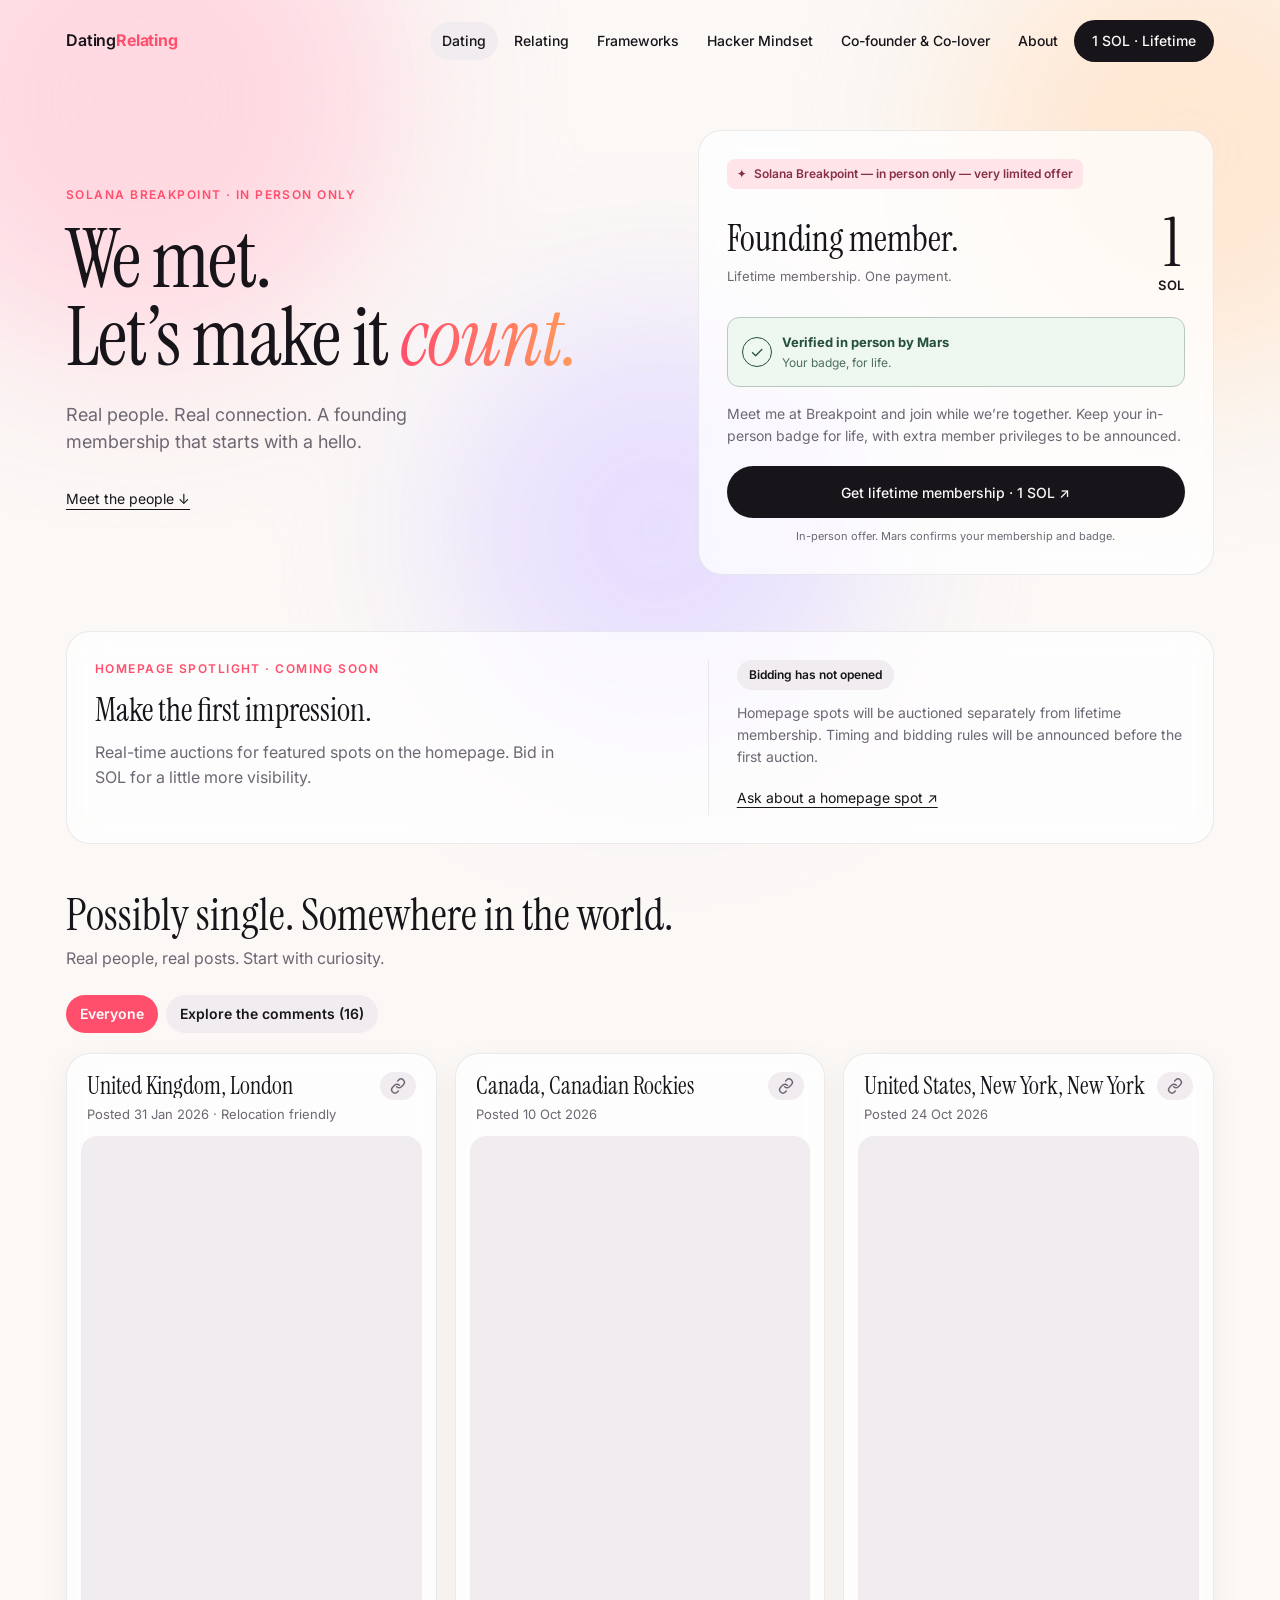
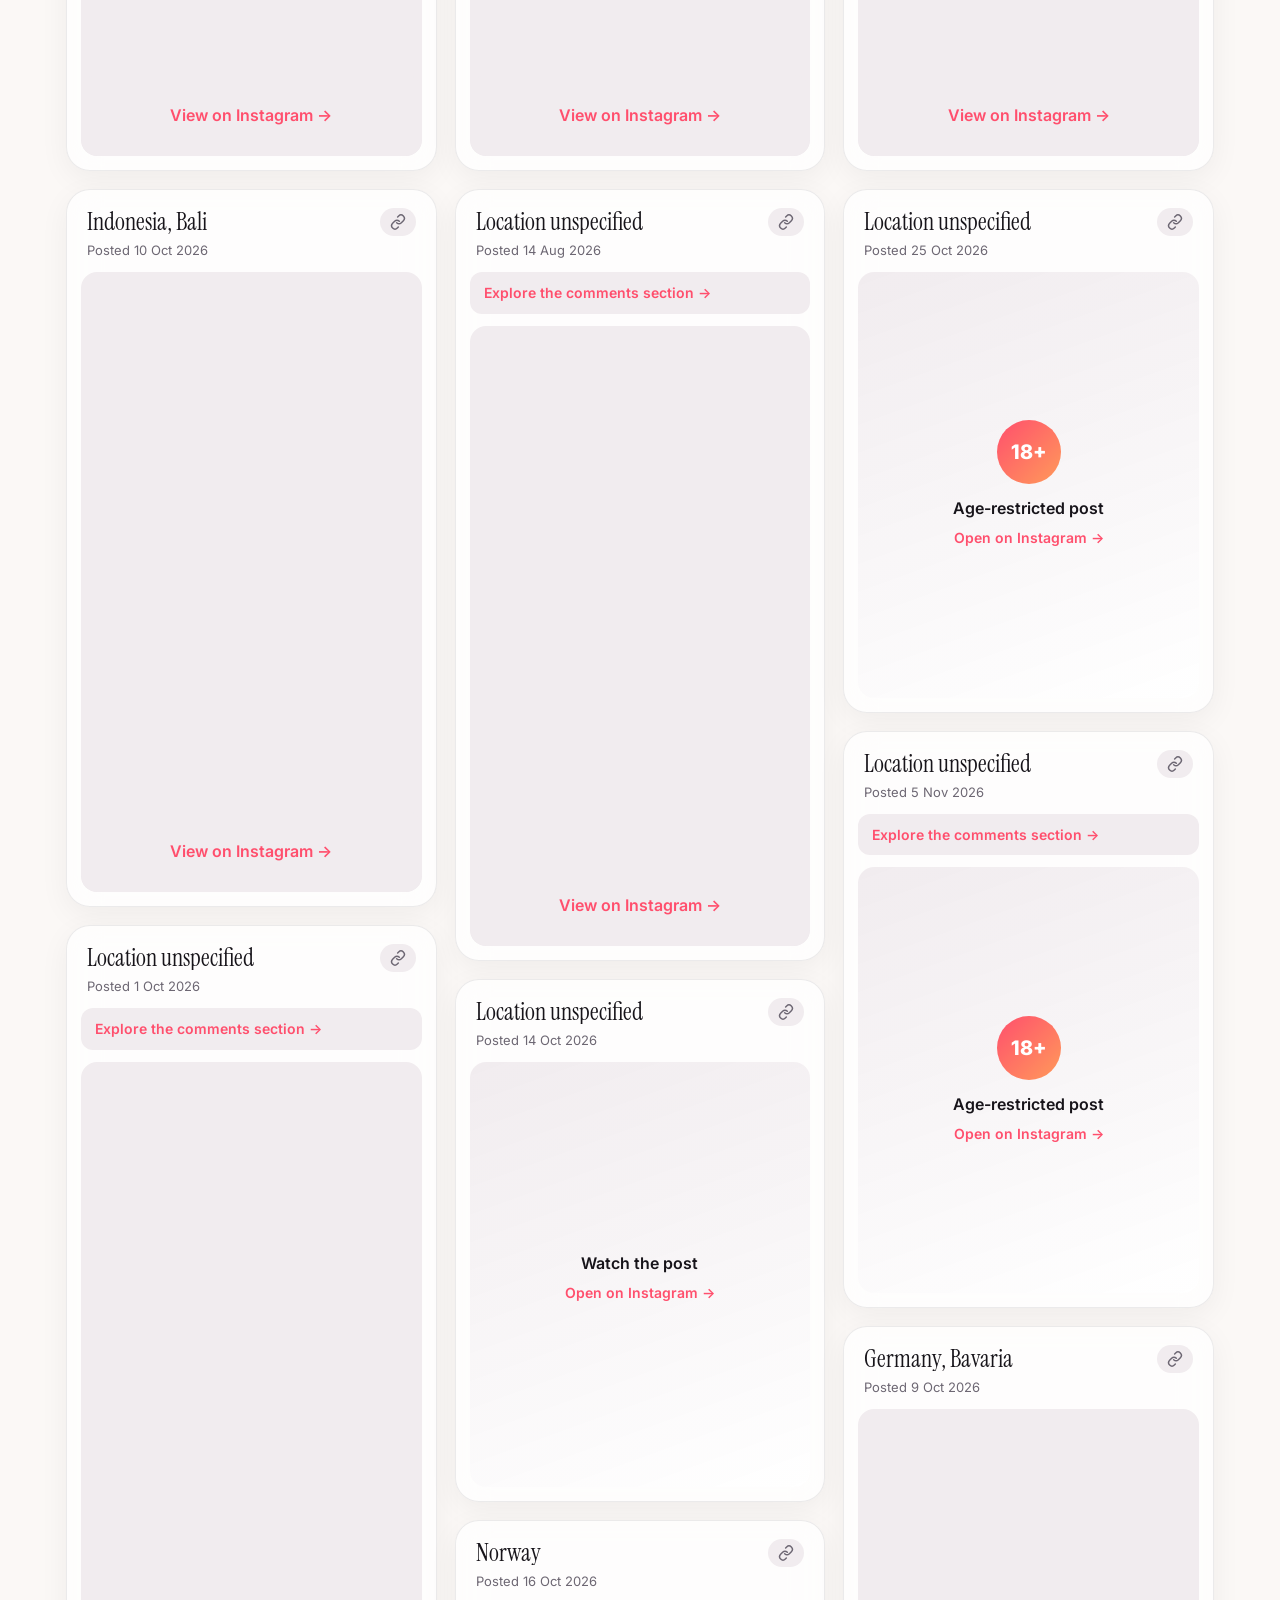
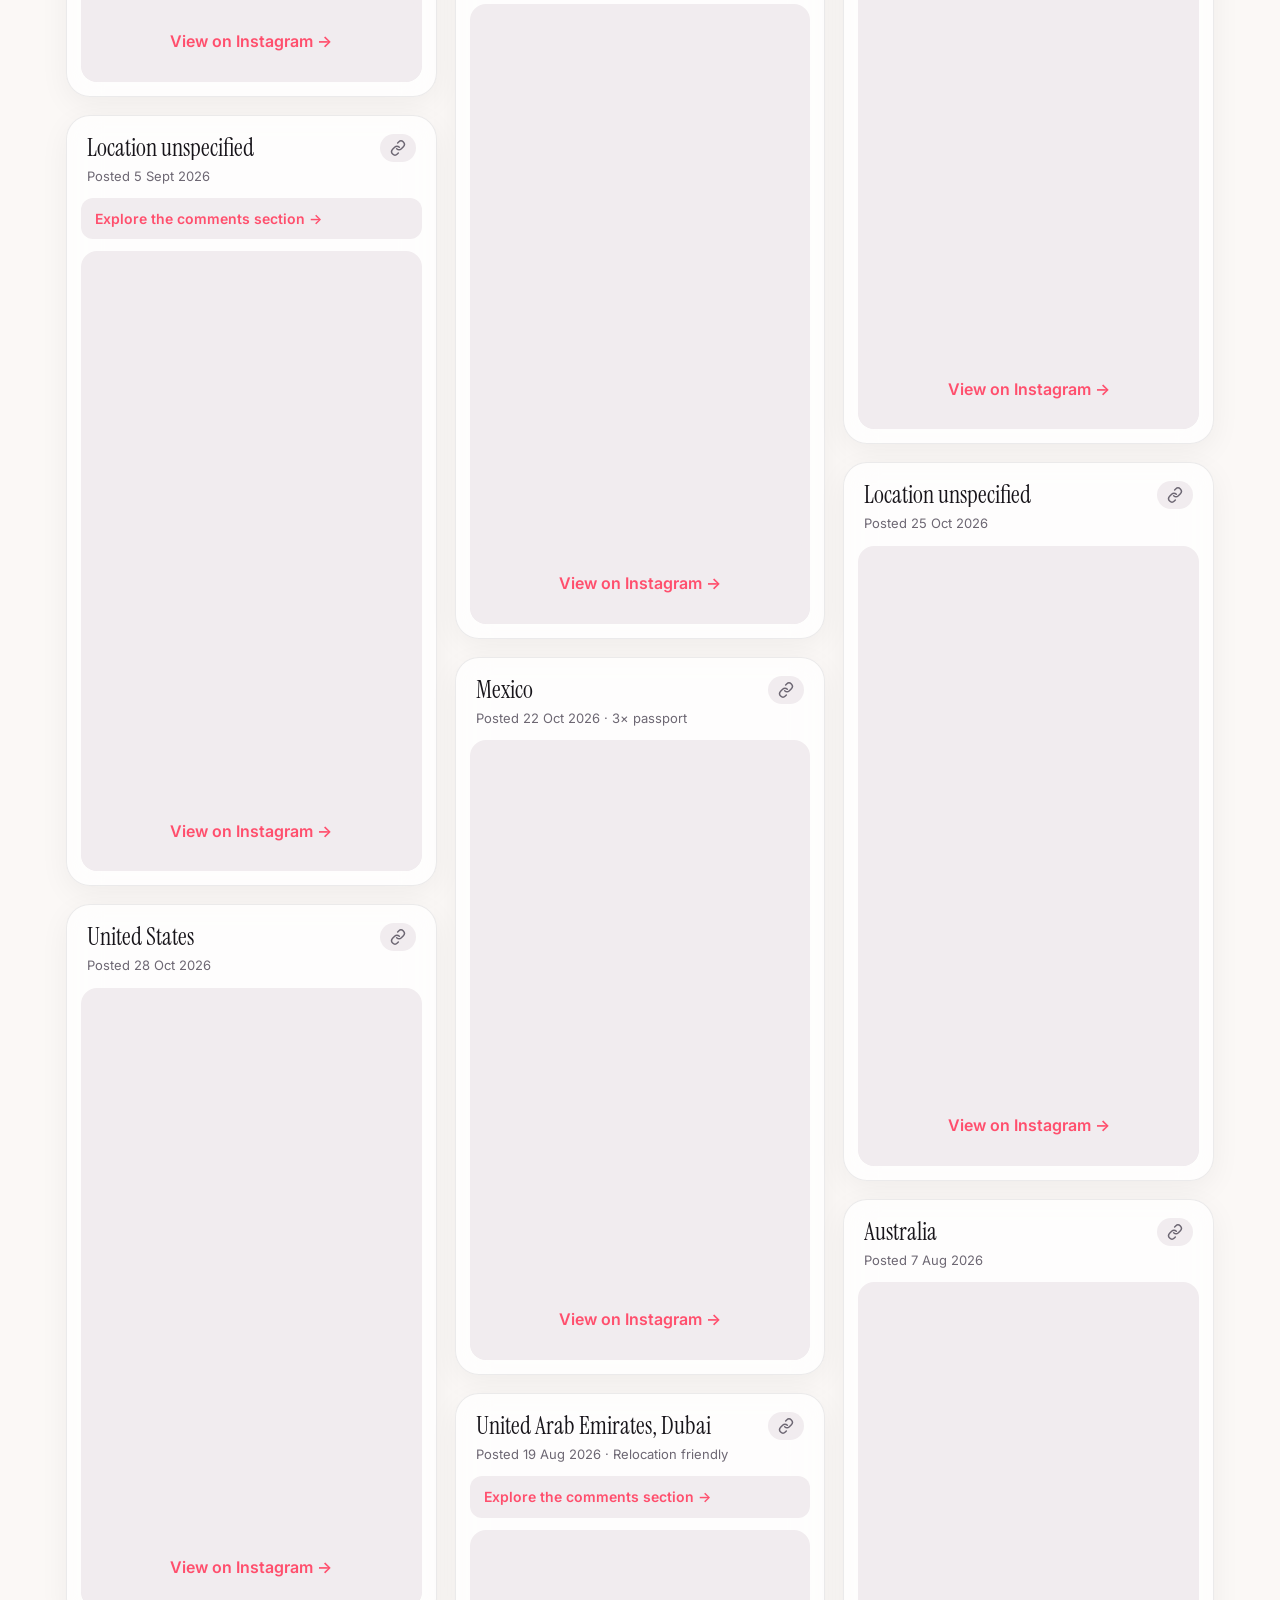
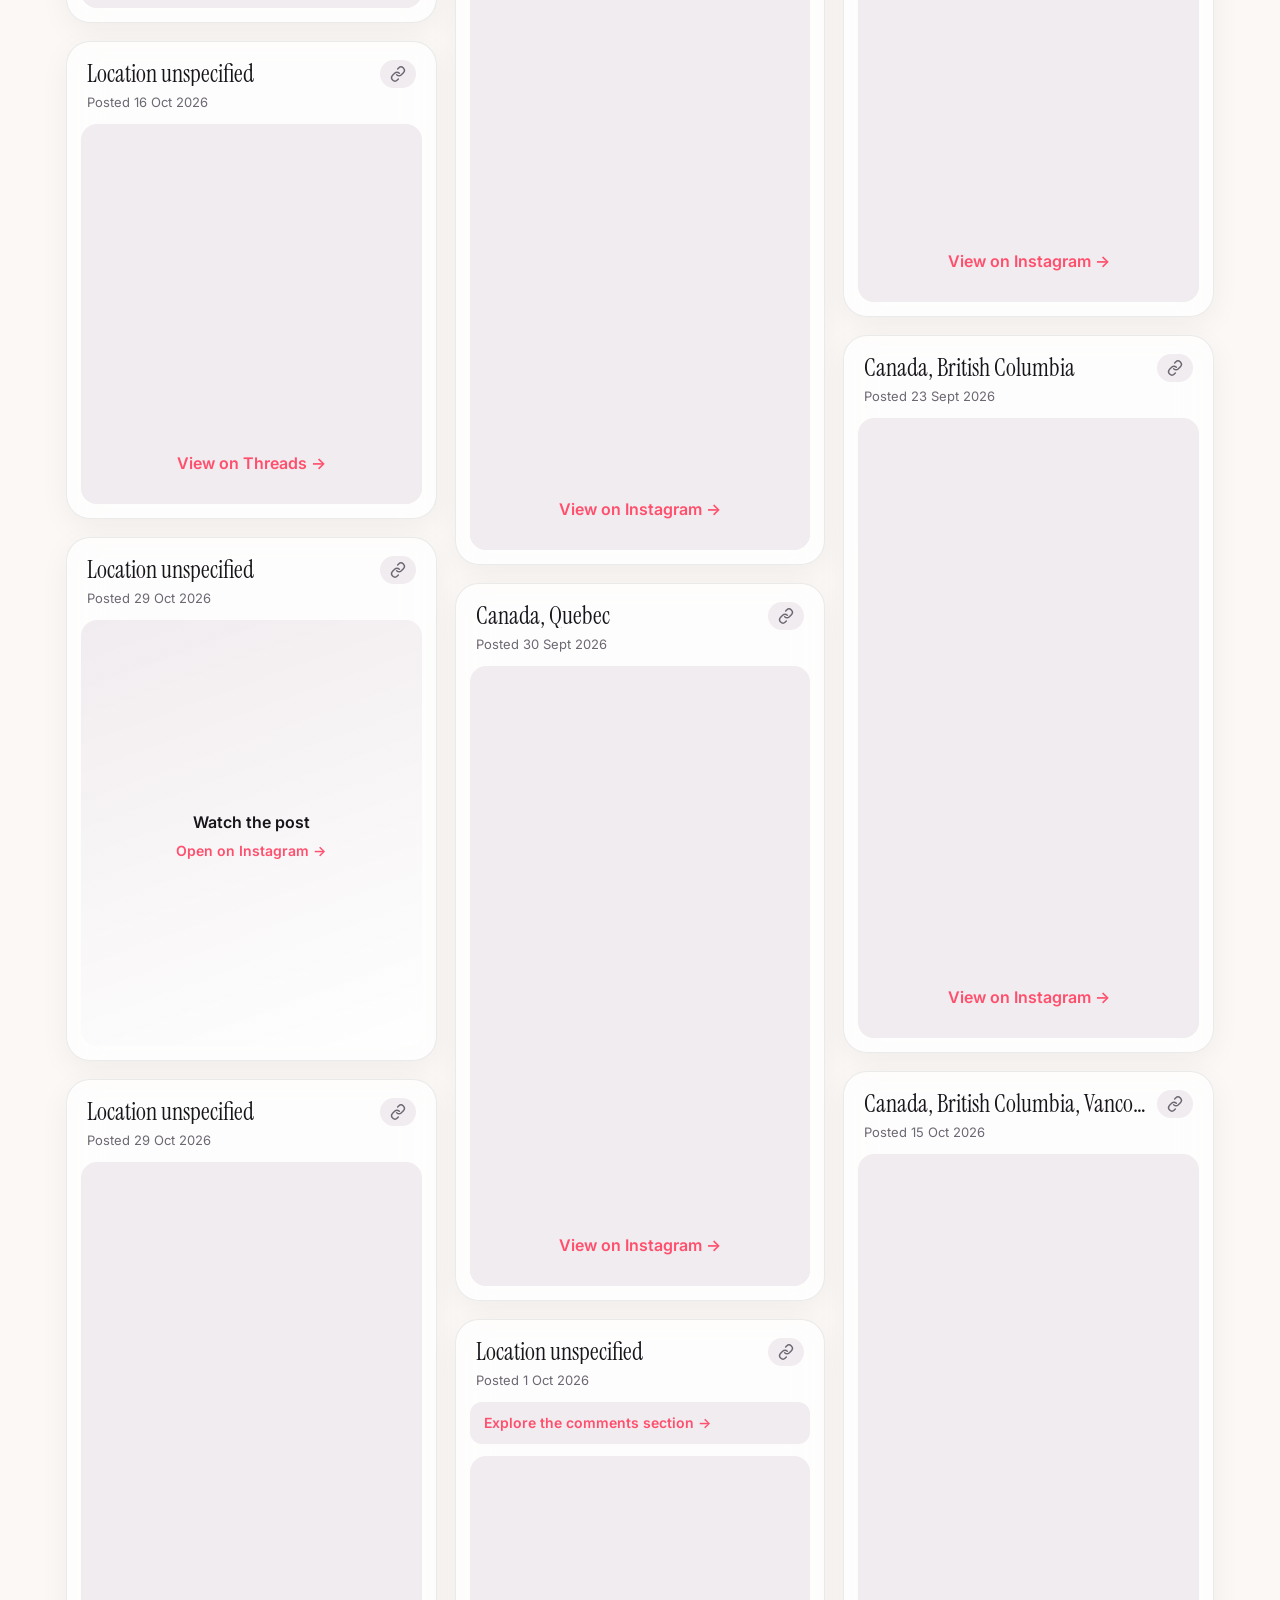
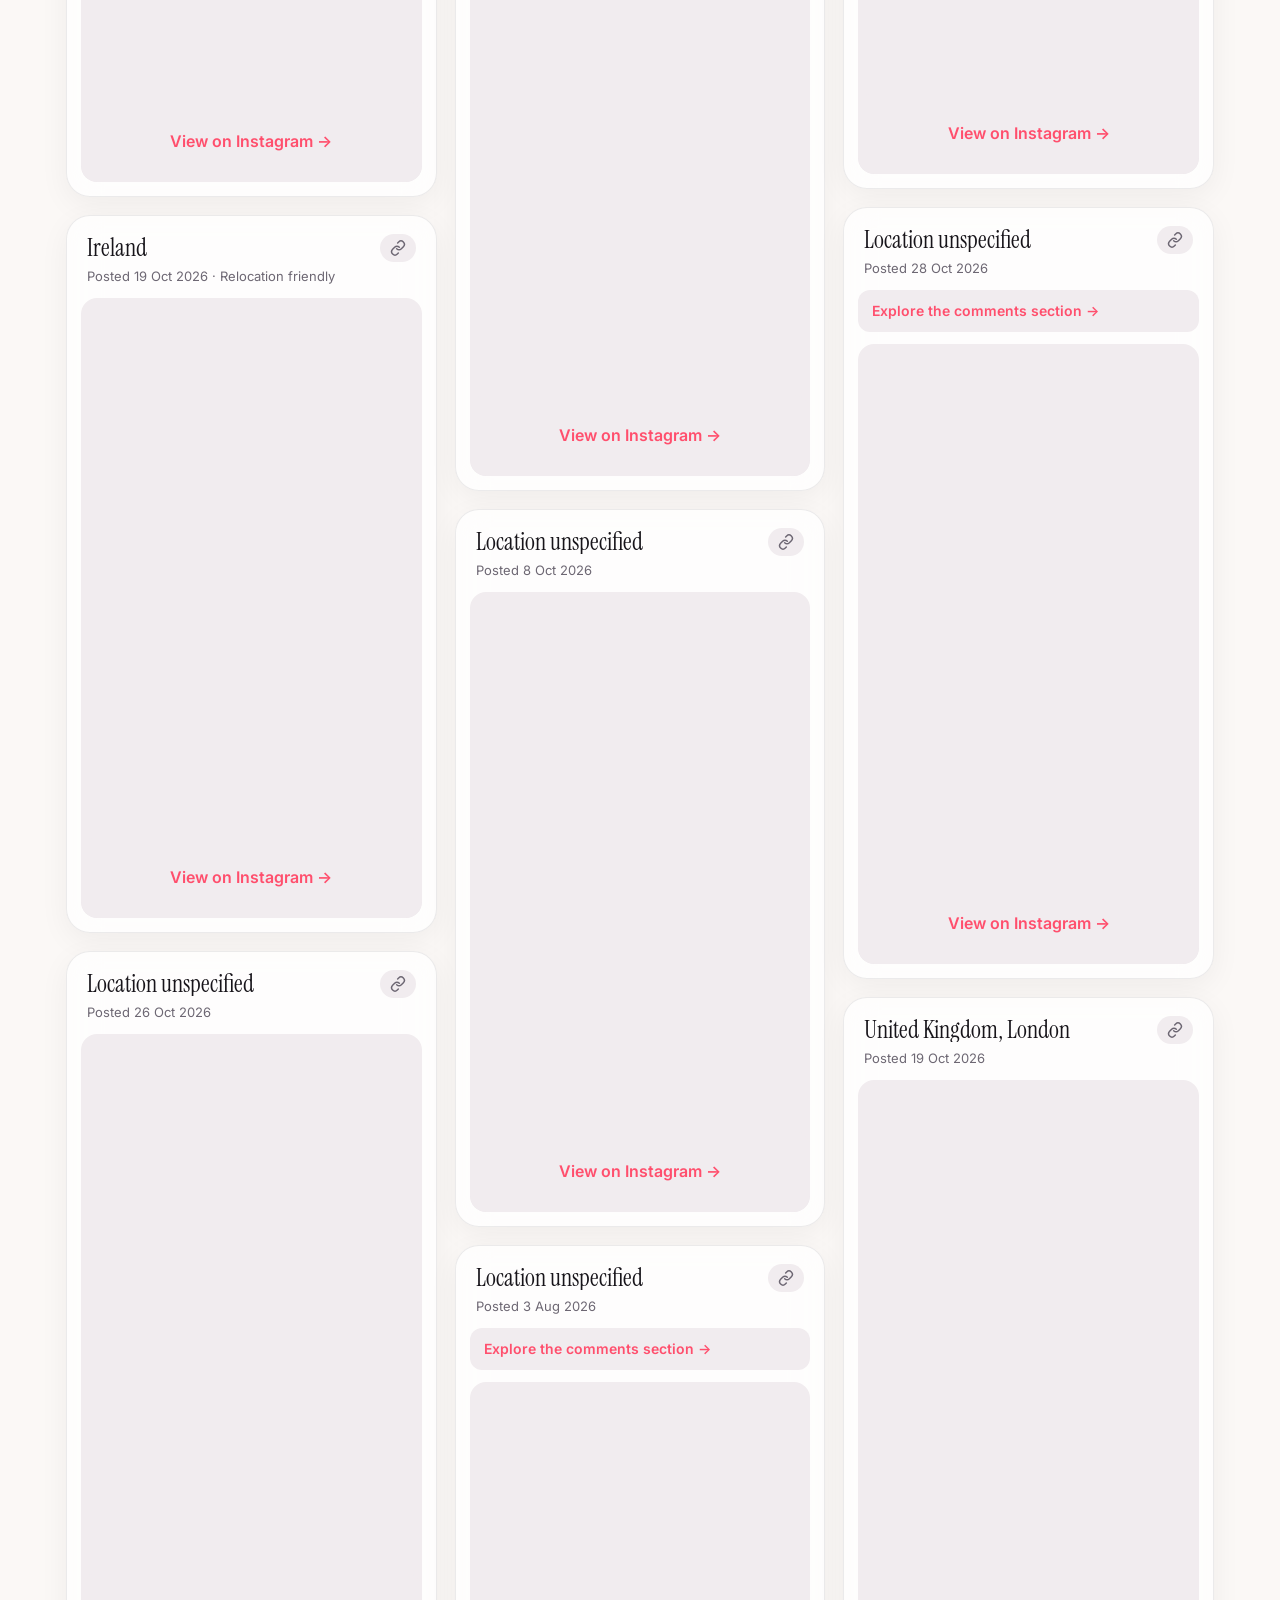
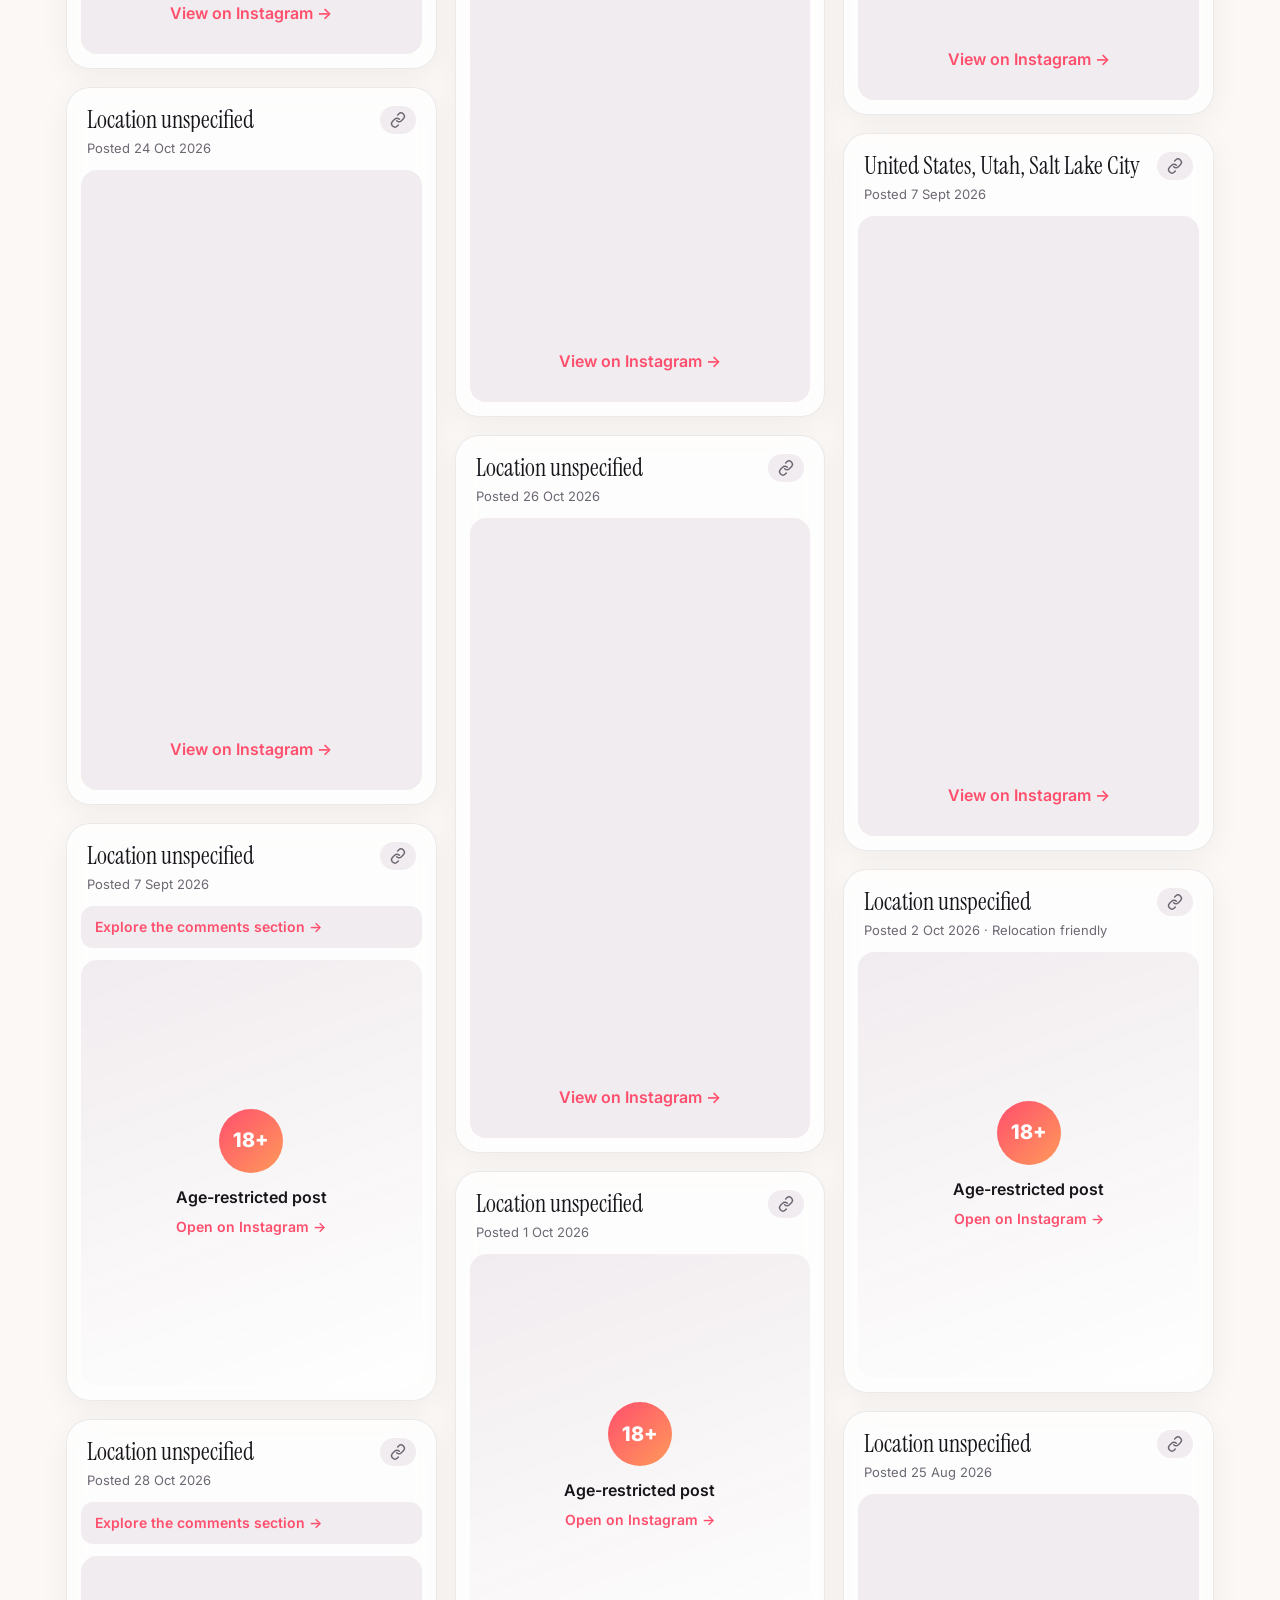
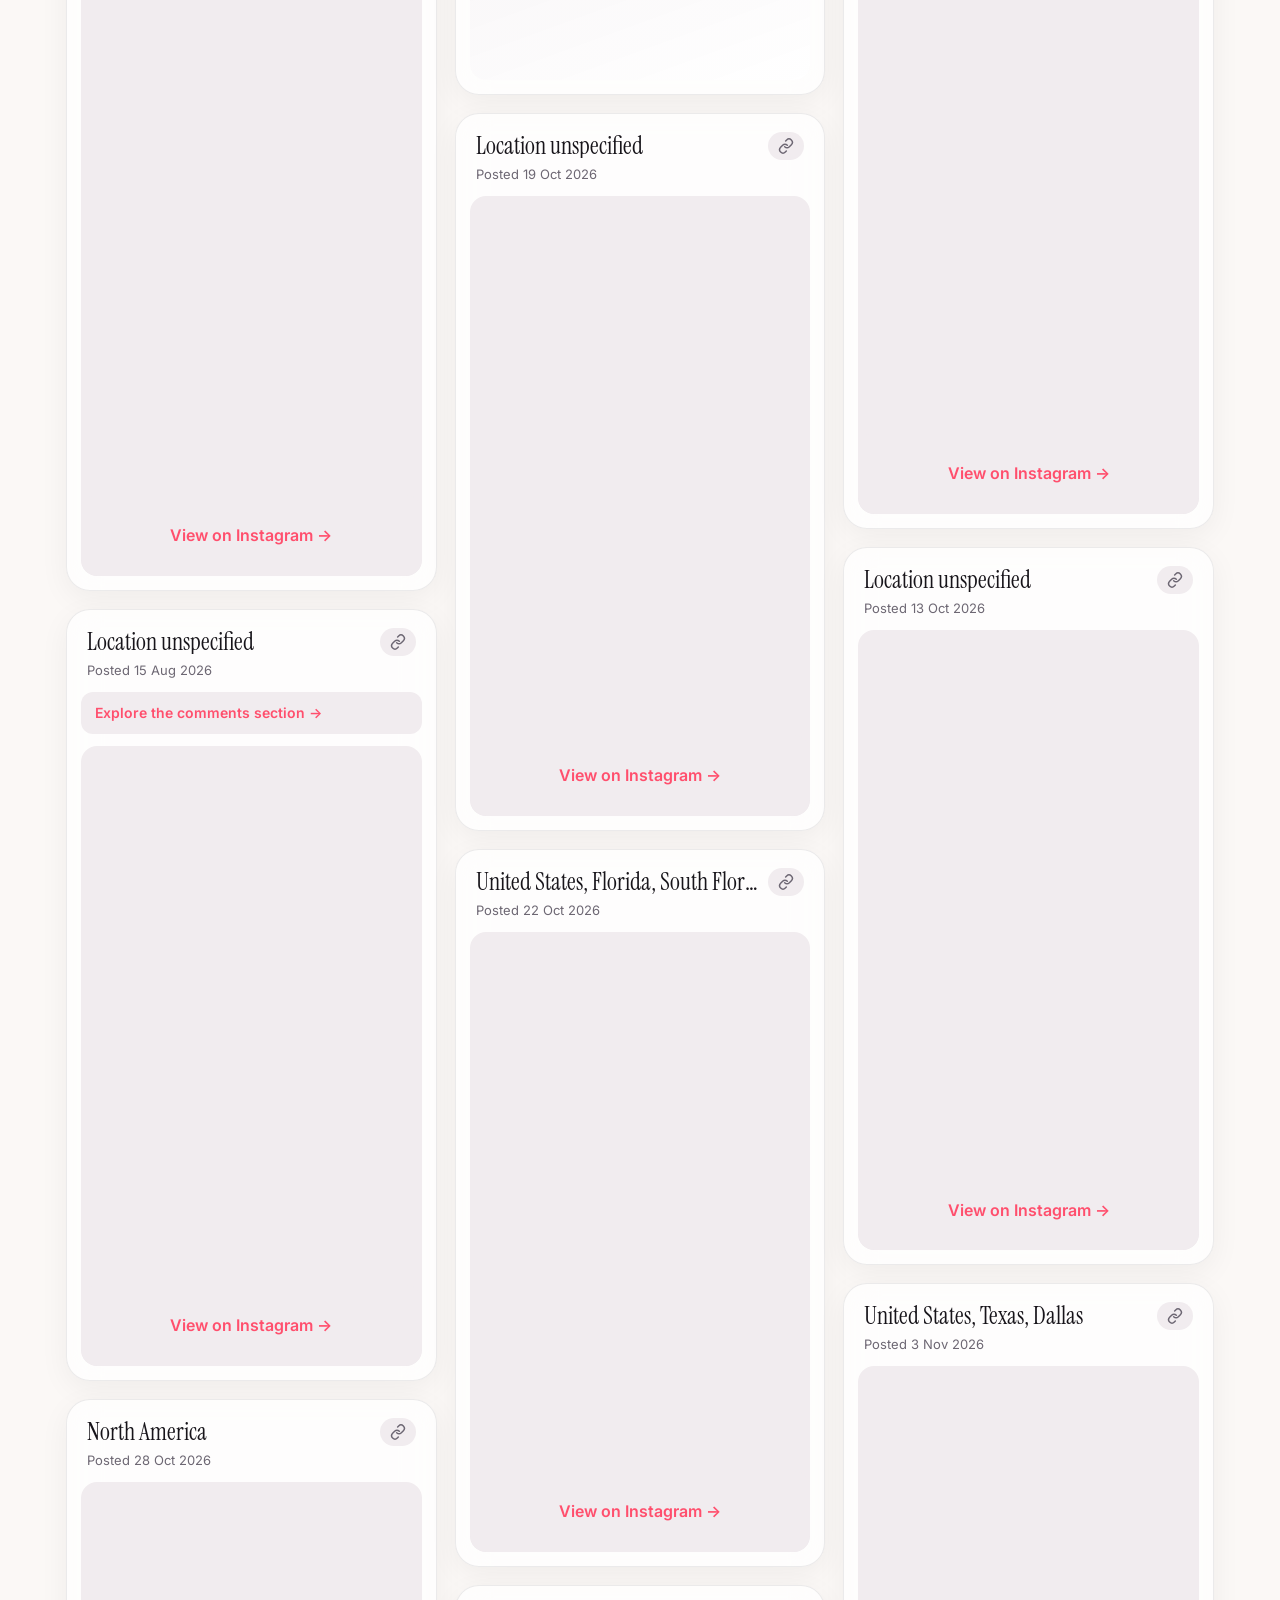
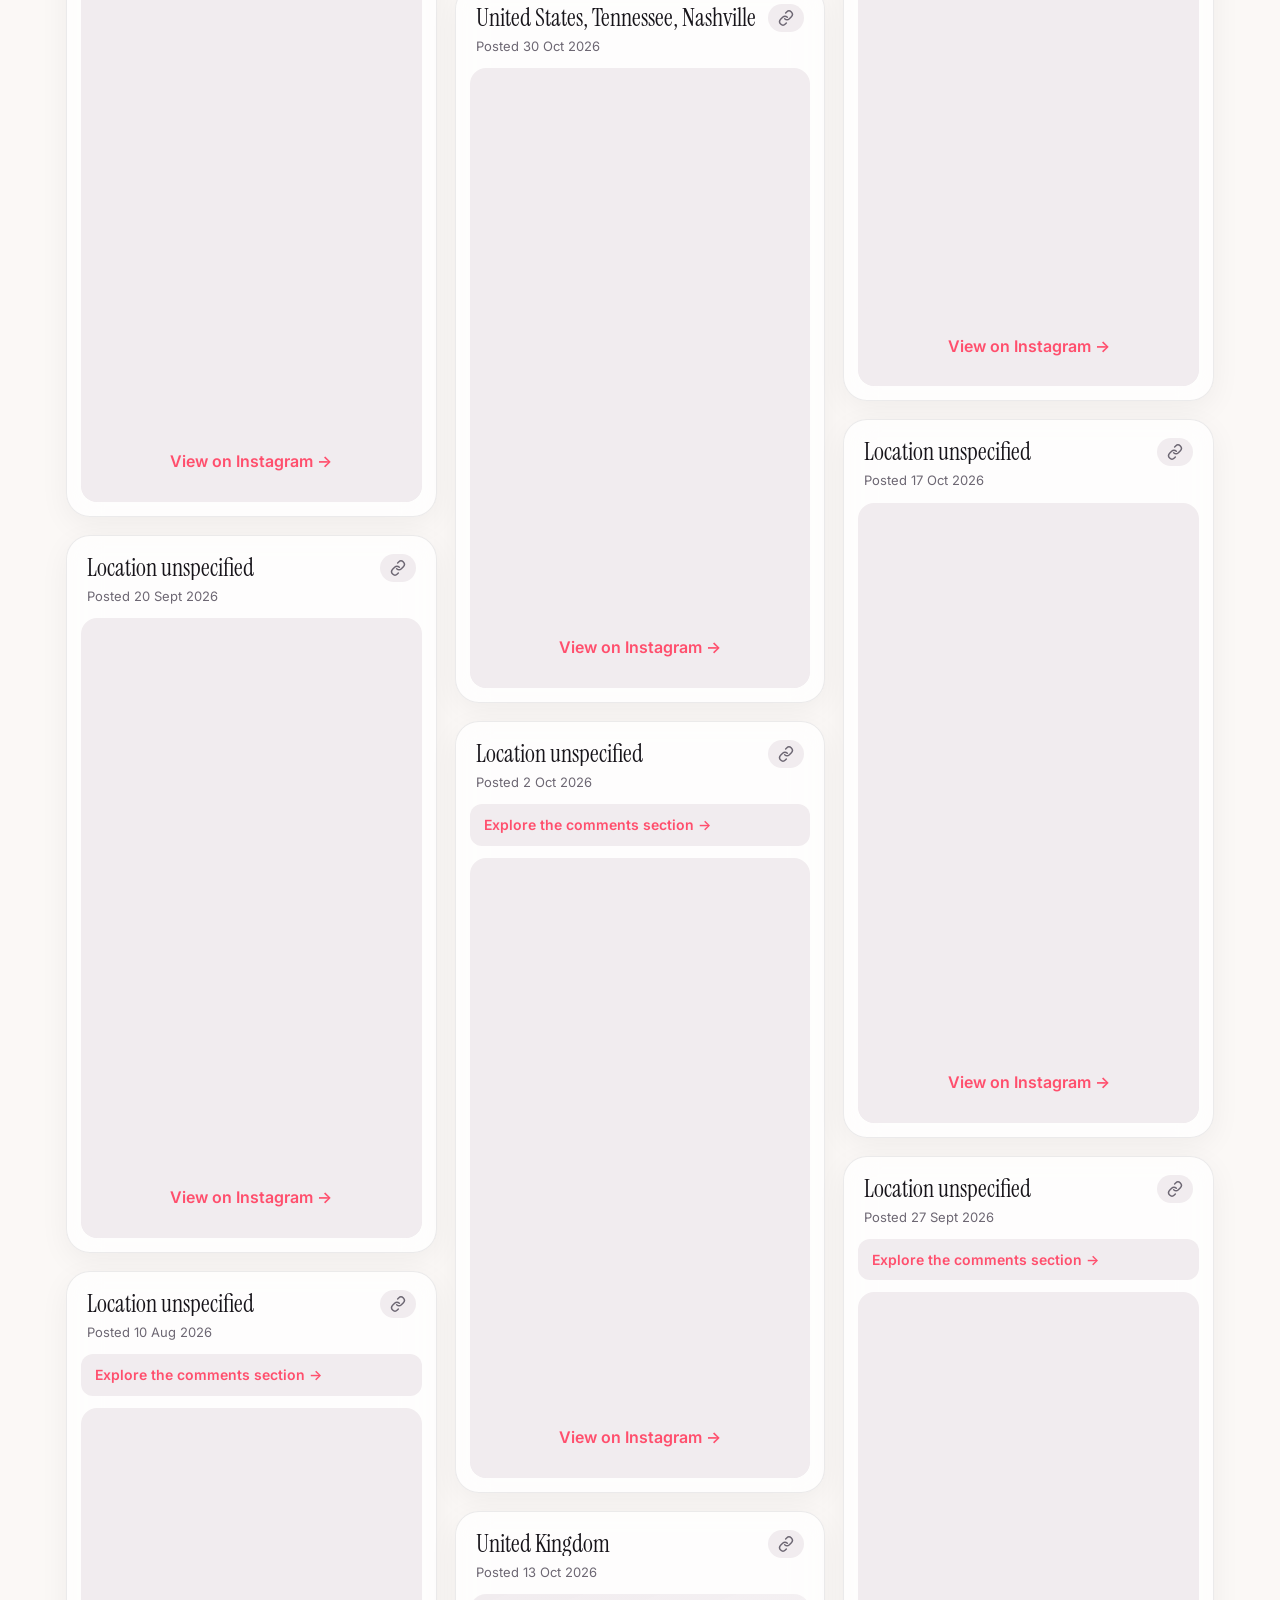
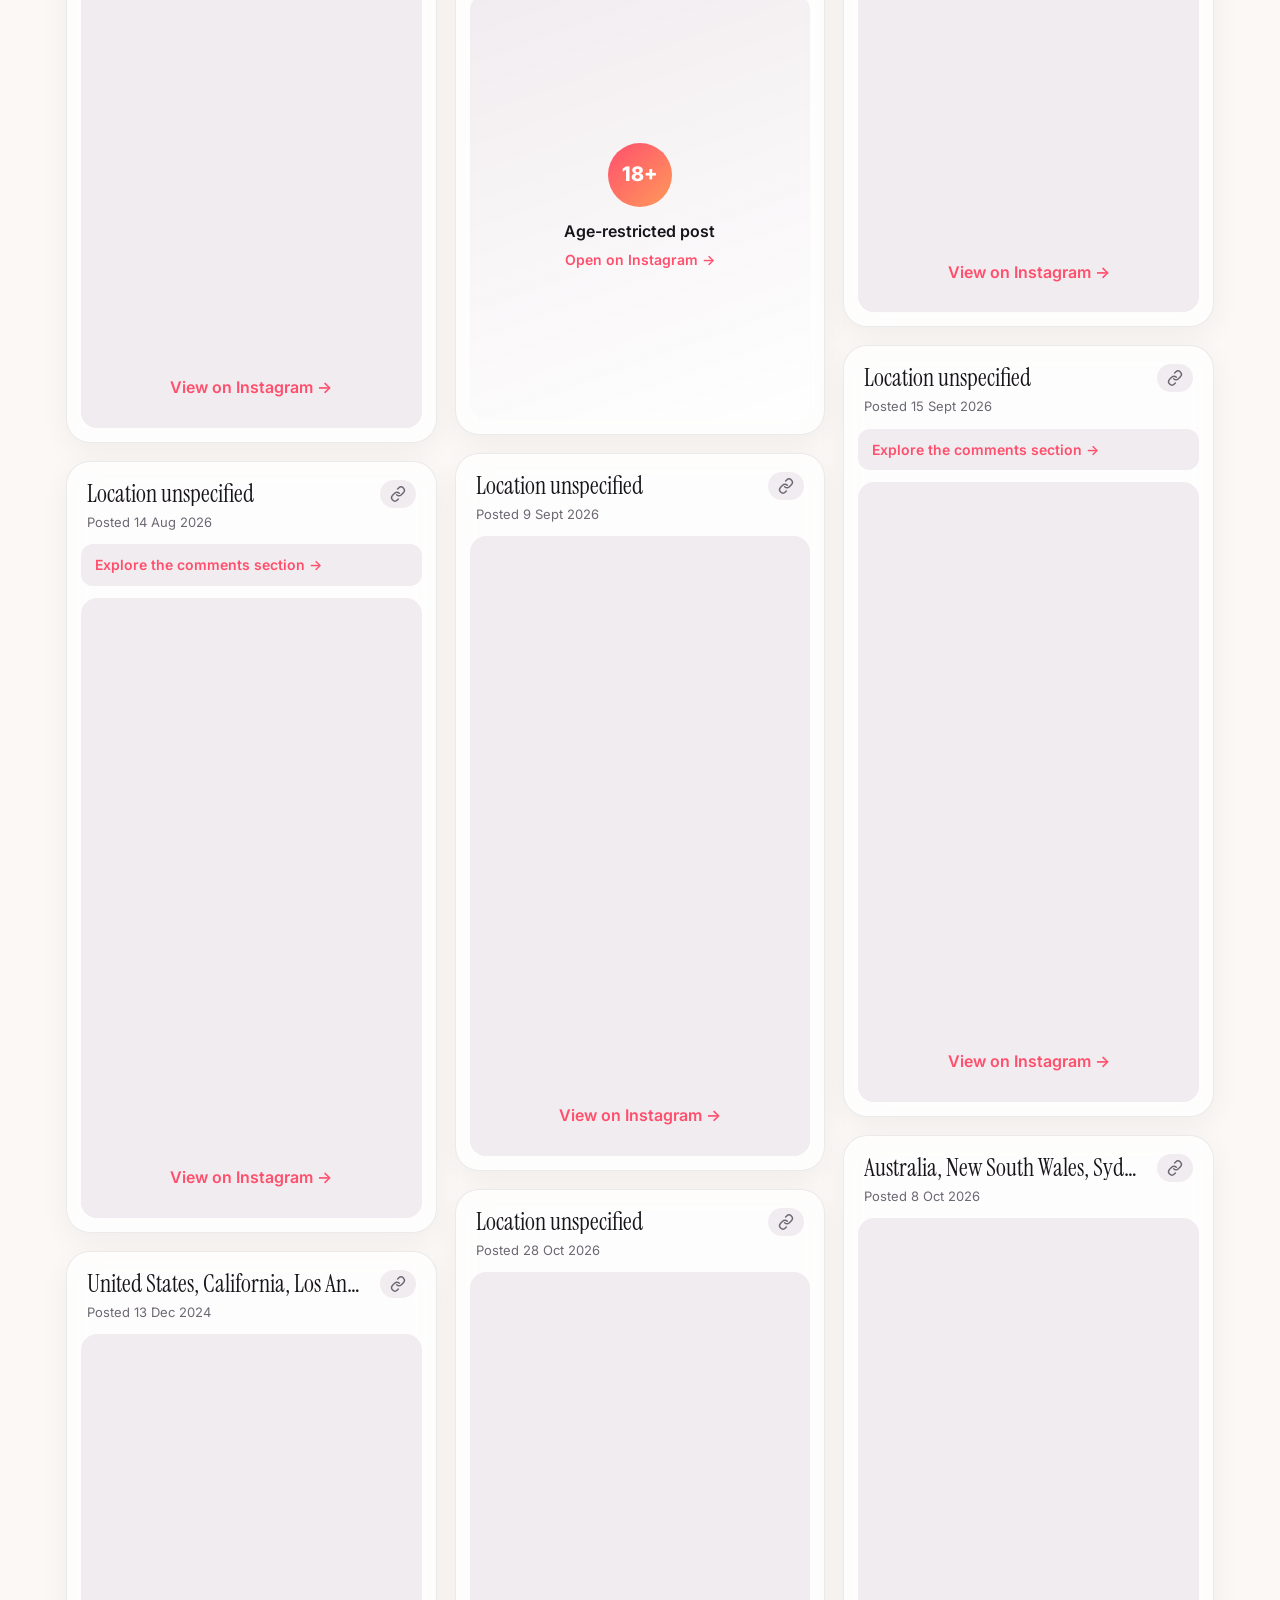
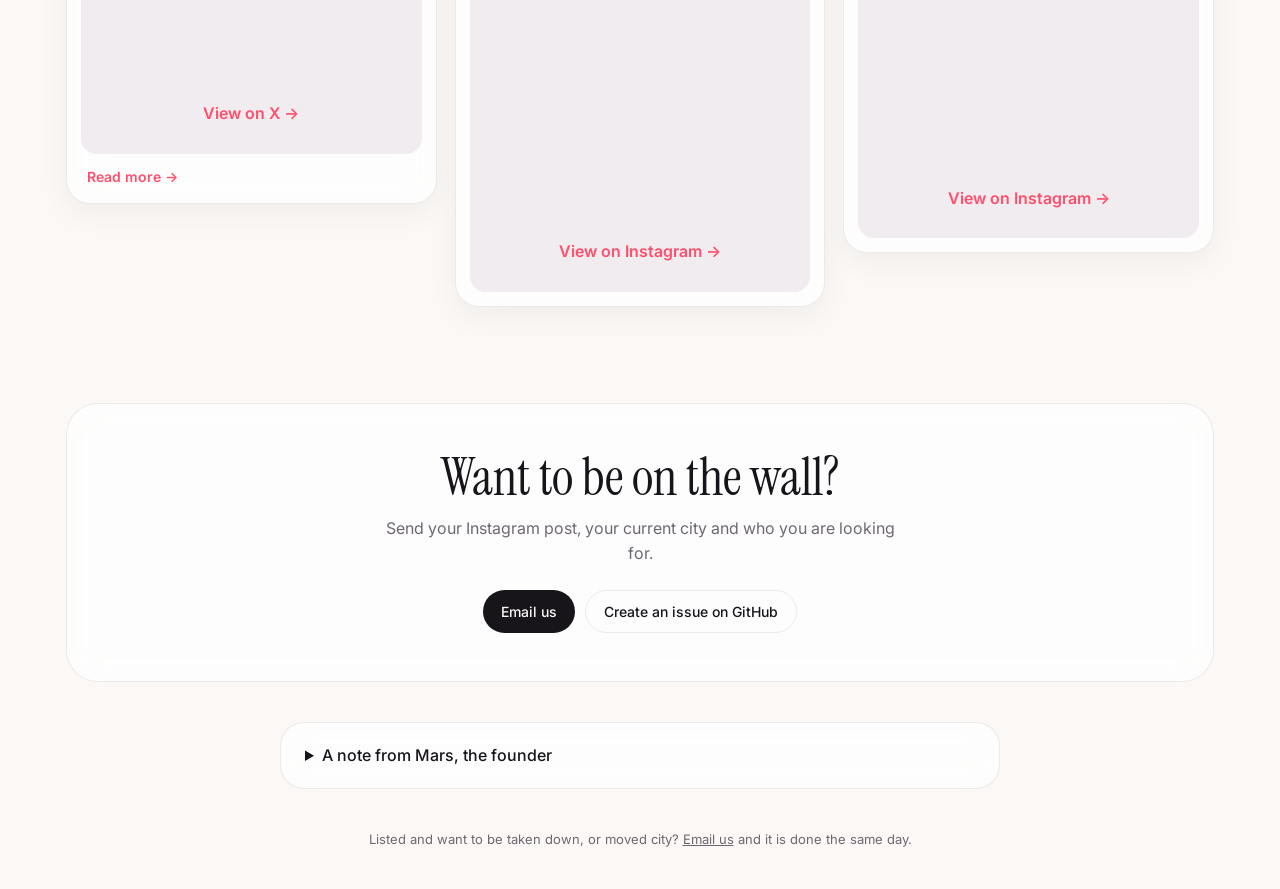
==== index.html @ 36725d77 "Make Breakpoint in-person membership mobile-first with address QR" ====
<!DOCTYPE html>
<html lang="en">
<head>
  <meta charset="UTF-8">
  <meta name="viewport" content="width=device-width, initial-scale=1, viewport-fit=cover">
  <title>DatingRelating.com</title>
  <meta name="description" content="Real people. Real connection. 1 SOL lifetime membership — the DatingRelating.com Solana Breakpoint special.">
  <link rel="preconnect" href="https://fonts.googleapis.com">
  <link rel="preconnect" href="https://fonts.gstatic.com" crossorigin>
  <link href="https://fonts.googleapis.com/css2?family=Instrument+Serif:ital@0;1&family=Inter:wght@400;500;600&display=swap" rel="stylesheet">
  <link rel="stylesheet" href="/style.css?v=mobile-membership-2">
  <!-- Open connections to the embed hosts early, so posts appear faster -->
  <link rel="preconnect" href="https://www.instagram.com">
  <link rel="preconnect" href="https://scontent.cdninstagram.com" crossorigin>
  <link rel="preconnect" href="https://static.cdninstagram.com" crossorigin>
  <link rel="preconnect" href="https://www.threads.com">
  <link rel="preconnect" href="https://platform.twitter.com">
  <style>
    .grid { display: grid; gap: 18px; grid-template-columns: repeat(auto-fill, minmax(250px, 1fr)); }
    .card {
      position: relative; aspect-ratio: 3 / 4; border-radius: 24px; overflow: hidden;
      background: linear-gradient(135deg, var(--blob-1), var(--blob-3));
      color: #fff; isolation: isolate;
      transition: transform .25s ease, box-shadow .25s ease;
    }
    .card:hover { transform: translateY(-4px); box-shadow: 0 20px 40px rgba(0,0,0,.14); }
    .card img { position: absolute; inset: 0; width: 100%; height: 100%; object-fit: cover; z-index: -2; transition: transform .5s ease; }
    .card:hover img { transform: scale(1.04); }
    .initial {
      position: absolute; inset: 0; display: grid; place-items: center; z-index: -2;
      font-family: "Instrument Serif", Georgia, serif; font-size: 120px; color: rgba(255,255,255,.75);
    }
    .card::after {
      content: ""; position: absolute; inset: 0; z-index: -1;
      background: linear-gradient(to top, rgba(0,0,0,.78) 0%, rgba(0,0,0,.25) 45%, transparent 70%);
    }
    .top { position: absolute; top: 14px; left: 14px; right: 14px; display: flex; gap: 6px; flex-wrap: wrap; }
    .tag {
      background: rgba(0,0,0,.35); backdrop-filter: blur(10px); -webkit-backdrop-filter: blur(10px);
      border-radius: 999px; padding: 4px 11px; font-size: 12px; font-weight: 500;
    }
    .tag.ex { background: var(--accent); }
    .bottom { position: absolute; left: 18px; right: 18px; bottom: 18px; display: flex; flex-direction: column; gap: 6px; }
    .loc { font-family: "Instrument Serif", Georgia, serif; font-size: 30px; line-height: 1; }
    .country { font-size: 13px; opacity: .8; text-transform: uppercase; letter-spacing: .08em; }
    .text {
      margin: 4px 0 0; font-size: 14px; opacity: .9;
      display: -webkit-box; -webkit-line-clamp: 3; -webkit-box-orient: vertical; overflow: hidden;
    }
    .link { color: #fff; font-size: 14px; font-weight: 600; text-decoration: none; margin-top: 4px; }
    .link::before { content: ""; position: absolute; inset: 0; } /* whole card clickable */
    /* Embed cards (Instagram / X) in a masonry layout. CSS columns work everywhere today;
       browsers that ship native masonry (display: grid-lanes) get proper left-to-right order. */
    .grid.has-embeds { display: block; columns: 3 326px; column-gap: 18px; max-width: 1180px; margin: 0 auto; }
    .grid.has-embeds > * { break-inside: avoid; margin-bottom: 18px; }
    @supports (display: grid-lanes) {
      .grid.has-embeds { display: grid-lanes; columns: auto; grid-template-columns: repeat(auto-fill, minmax(326px, 1fr)); gap: 18px; }
      .grid.has-embeds > * { margin-bottom: 0; }
    }
    .ecard {
      background: var(--surface); border: 1px solid var(--line); border-radius: 24px;
      padding: 14px; backdrop-filter: blur(16px); -webkit-backdrop-filter: blur(16px);
      box-shadow: 0 8px 30px rgba(0,0,0,.05);
    }
    .ecard .head {
      display: grid; grid-template-columns: minmax(0, 1fr) auto; column-gap: 10px; row-gap: 4px;
      align-items: center; padding: 4px 6px 12px;
    }
    .ecard .head .date { grid-column: 1 / -1; }
    .permalink {
      font-size: 13px; font-weight: 600; color: var(--muted); text-decoration: none;
      min-width: 32px; height: 28px; padding: 0 10px; border-radius: 999px;
      display: inline-grid; place-items: center; background: var(--chip);
      transition: color .15s ease, background .15s ease;
    }
    .permalink:hover { color: var(--text); }
    .permalink.done { color: #fff; background: var(--accent); }
    .ecard { scroll-margin-top: 16px; }
    .ecard .loc { font-size: 24px; white-space: nowrap; overflow: hidden; text-overflow: ellipsis; }
    .ecard .date { color: var(--muted); font-size: 13px; }
    .ecard .tag { background: var(--chip); color: var(--text); backdrop-filter: none; white-space: nowrap; }
    .ecard .notice {
      display: flex; flex-direction: column; gap: 2px; margin: -2px -2px 14px; padding: 16px 18px;
      border-radius: 16px; color: #fff; background: linear-gradient(120deg, #ea580c, #f97316);
      box-shadow: 0 8px 24px rgba(234, 88, 12, .3);
    }
    .ecard .notice strong { font-size: 18px; letter-spacing: -0.01em; }
    .ecard .notice span { font-size: 14px; opacity: .92; }
    .ecard .more {
      display: block; margin: 12px 6px 2px; color: var(--accent); font-weight: 600; font-size: 14px; text-decoration: none;
    }
    .ecard .more:hover { text-decoration: underline; }
    .ecard .note {
      display: block; margin: 0 0 12px; padding: 10px 14px; border-radius: 12px; background: var(--chip);
      color: var(--accent); font-weight: 600; font-size: 14px; text-decoration: none;
    }
    .ecard .note:hover { text-decoration: underline; }
    .filters { display: flex; flex-wrap: wrap; gap: 8px; margin: 0 0 20px; }
    .filters a {
      padding: 8px 14px; border-radius: 999px; background: var(--chip); color: var(--text);
      font-weight: 600; font-size: 14px; text-decoration: none;
    }
    .filters a[aria-current] { background: var(--accent); color: #fff; }
    .ecard .fallback {
      display: block; padding: 28px; border-radius: 16px; background: var(--chip);
      color: var(--accent); font-weight: 600; text-decoration: none; text-align: center;
    }
    .empty { color: var(--muted); padding: 60px 0; text-align: center; }
    .empty a { color: var(--accent); }

  </style>
</head>
<body class="dating-home">
  <div class="blobs" aria-hidden="true"><span></span><span></span><span></span></div>

  <div class="wrap">
    <nav>
      <a class="logo" href="/">Dating<b>Relating</b></a>
      <div class="navlinks">
        <a href="/" aria-current="page">Dating</a>
        <a href="/relating/">Relating</a>
        <a href="/frameworks/">Frameworks</a>
        <a href="/hacker-mindset/">Hacker Mindset</a>
        <a href="/co-founder-co-lover/">Co-founder &amp; Co-lover</a>
        <a href="/about/">About</a>
        <a class="btn" href="#membership">1 SOL · Lifetime</a>
      </div>
    </nav>

    <header class="membership-hero">
      <div class="membership-intro">
        <p class="eyebrow">Solana Breakpoint · In person only</p>
        <h1>We met.<br>Let’s make it <em>count.</em></h1>
        <p class="lede">Real people. Real connection. A founding membership that starts with a hello.</p>
        <a class="browse-people" href="#grid">Meet the people ↓</a>
      </div>
      <aside class="membership-offer panel" id="membership" aria-labelledby="membership-title">
        <p class="offer-exclusive"><span aria-hidden="true">✦</span> Solana Breakpoint — in person only — very limited offer</p>
        <div class="offer-price-row"><div><h2 id="membership-title">Founding member.</h2><p class="membership-caption">Lifetime membership. One payment.</p></div><p class="membership-price">1 <span>SOL</span></p></div>
        <div class="founder-badge"><span class="badge-mark" aria-hidden="true">✓</span><div><strong>Verified in person by Mars</strong><span>Your badge, for life.</span></div></div>
        <p class="membership-description">Meet me at Breakpoint and join while we’re together. Keep your in-person badge for life, with extra member privileges to be announced.</p>
        <button class="btn membership-buy" type="button" data-membership-open hidden>Get lifetime membership · 1 SOL ↗</button>
        <noscript><a class="btn" href="mailto:datingrelatingdotcom@gmail.com?subject=1%20SOL%20lifetime%20membership">Ask about membership</a></noscript>
        <p class="membership-note" id="membership-availability">In-person offer. Mars confirms your membership and badge.</p>
      </aside>
    </header>

    <section class="homepage-auction panel" aria-labelledby="auction-title">
      <div>
        <p class="eyebrow">Homepage spotlight · Coming soon</p>
        <h2 id="auction-title">Make the first impression.</h2>
        <p>Real-time auctions for featured spots on the homepage. Bid in SOL for a little more visibility.</p>
      </div>
      <div class="auction-status">
        <span class="auction-label">Bidding has not opened</span>
        <p>Homepage spots will be auctioned separately from lifetime membership. Timing and bidding rules will be announced before the first auction.</p>
        <a href="mailto:datingrelatingdotcom@gmail.com?subject=Homepage%20auction%20interest">Ask about a homepage spot ↗</a>
      </div>
    </section>

    <div class="people-heading"><h2 class="section-title">Possibly single. Somewhere in the world.</h2><p>Real people, real posts. Start with curiosity.</p></div>
    <div class="filters" id="filters" hidden></div>
    <main class="grid" id="grid"></main>
    <p class="empty" id="empty" hidden>No one here yet. <a href="#join">Be the first</a>.</p>

    <section class="join" id="join">
      <h2>Want to be on the wall?</h2>
      <p>Send your Instagram post, your current city and who you are looking for.</p>
      <div class="row">
        <a class="btn" href="mailto:datingrelatingdotcom@gmail.com">Email us</a>
        <a class="btn ghost" href="https://github.com/PlanetaryCouncil/DatingRelating.com/issues/new?title=Add%20me&amp;body=Link%20to%20my%20Instagram%20or%20X%20post%3A%0A%0AWhere%20I%20am%20right%20now%20%28country%2C%20region%2C%20city%29%3A%0A%0AOpen%20to%20relocating%3F%20%28yes%20/%20no%29%3A%0A%0AAnything%20else%20%28optional%29%3A%0A" target="_blank" rel="noopener">Create an issue on GitHub</a>
      </div>
    </section>

    <details class="founder-note panel">
      <summary>A note from Mars, the founder</summary>
      <p>I'm single, and I'm building the kind of dating community I'd like to be part of. This project comes from love, lessons learned, and wanting to appreciate connection more deeply. Dating is the first step. Relating is what happens afterwards.</p>
    </details>

    <p class="fine">
      Listed and want to be taken down, or moved city?
      <a href="mailto:datingrelatingdotcom@gmail.com">Email us</a> and it is done the same day.
    </p>
  </div>

  <dialog id="membership-checkout" class="membership-checkout" aria-labelledby="checkout-title">
    <div class="checkout-heading"><div><p class="eyebrow">Solana Breakpoint · In person only · Very limited offer</p><h2 id="checkout-title">Send 1 SOL. You’re in.</h2></div><button type="button" class="checkout-close" id="checkout-close" aria-label="Close membership checkout">×</button></div>
    <div id="payment-unavailable">
      <p>Membership payments aren't open yet. Get in touch about the 1 SOL lifetime offer.</p>
      <a class="btn" href="mailto:datingrelatingdotcom@gmail.com?subject=1%20SOL%20lifetime%20membership">Ask about membership ↗</a>
    </div>
    <div id="payment-ready" hidden>
      <p class="payment-context">Lifetime membership + your in-person badge.<br><strong>Solana mainnet · 1 SOL + network fee</strong></p>
      <a class="btn wallet-primary" id="payment-wallet">Open wallet · Send 1 SOL ↗</a>
      <p class="wallet-help">Opens a Solana Pay compatible wallet. Or copy the address into Phantom and send 1 SOL.</p>
      <div class="address-block"><label for="payment-recipient">Mars’s receiving address</label><div class="address-copy-row"><textarea id="payment-recipient" readonly rows="2" spellcheck="false" autocapitalize="off"></textarea><button class="btn ghost" type="button" id="address-copy">Copy address</button></div></div>
      <p id="payment-status" class="payment-status" role="status" aria-live="polite"></p>
      <figure class="payment-qr"><div id="payment-qr" role="img" aria-label="QR code of Mars’s Solana receiving address"></div><figcaption>Scan this address with your wallet.<br>Enter <strong>1 SOL</strong> to send.</figcaption></figure>
      <div class="receipt-note"><strong>Then show me your payment.</strong><p>Show Mars the transaction and your profile while you’re together. He’ll verify the payment and confirm your lifetime membership and in-person badge.</p><a id="payment-receipt">Send payment details by email ↗</a></div>
      <details class="payment-more"><summary>Payment details &amp; another way to copy</summary><p id="payment-recipient-note"></p><p>This is a direct wallet transfer, not an NFT mint. Payment alone does not verify an in-person meeting. Extra privileges will be announced.</p><p class="order-note">Order <span id="payment-order"></span></p><label class="payment-link-label" for="payment-link">Solana Pay link</label><input id="payment-link" type="text" readonly spellcheck="false"><button class="btn ghost" type="button" id="payment-copy">Copy payment link</button></details>
    </div>
  </dialog>
  <script src="/membership-config.js"></script>
  <script src="/vendor/qrcode-2.0.4.js"></script>
  <script src="/membership.js?v=mobile-membership-2"></script>
  <script src="/embeds.js"></script>
  <script>
    const $ = (id) => document.getElementById(id);

    // FNV-1a: small, fast, good enough to spread ranks evenly.
    function hash(str) {
      let h = 0x811c9dc5;
      for (let i = 0; i < str.length; i++) { h ^= str.charCodeAt(i); h = Math.imul(h, 0x01000193); }
      return h >>> 0;
    }

    // Kept in localStorage (never sent to any server). If storage is blocked, the order is
    // random per page load instead.
    let seed;
    function visitorSeed() {
      if (seed) return seed;
      try { seed = localStorage.getItem("dr-seed"); } catch {}
      if (!seed) {
        seed = Math.random().toString(36).slice(2);
        try { localStorage.setItem("dr-seed", seed); } catch {}
      }
      return seed;
    }

    function embedCard(p, i) {
      const c = el("article", { class: "ecard", id: p.id });
      if (p.hidden) {
        const notice = el("div", { class: "notice", role: "status" });
        notice.append(el("strong", {}, "Not publicly visible"), el("span", {}, "Waiting for approval"));
        c.append(notice);
      }
      const head = el("div", { class: "head" });
      const loc = el("div", { class: "loc" }, fullPlace(p));
      loc.title = fullPlace(p);
      head.append(loc, permalink(p));
      const d = postedAt(p);
      const when = [d && `Posted ${fmtDate(d)}`, p.relocation && "Relocation friendly", p.passports > 1 && `${p.passports}× passport`].filter(Boolean).join(" · ");
      head.append(el("div", { class: "date" }, when ||" "));
      c.append(head);
      if (p.note) c.append(el("a", { class: "note", href: p.post_url, target: "_blank", rel: "noopener" }, `${p.note} →`));

      c.append(embedFrame(p.post_url, { restricted: p.age_restricted, noEmbed: p.no_embed, eager: i < 6 }));
      const more = personUrl(p);
      if (more) c.append(el("a", { class: "more", href: more }, "Read more →"));
      return c;
    }

    const LINK_ICON = '<svg viewBox="0 0 24 24" width="16" height="16" fill="none" stroke="currentColor" stroke-width="2.2" stroke-linecap="round" stroke-linejoin="round" aria-hidden="true"><path d="M10 13a5 5 0 0 0 7.07 0l3-3a5 5 0 0 0-7.07-7.07l-1.5 1.5"/><path d="M14 11a5 5 0 0 0-7.07 0l-3 3a5 5 0 0 0 7.07 7.07l1.5-1.5"/></svg>';

    // Link icon in the tile's top-right corner: copies a link that opens the page with this person first.
    function permalink(p) {
      const a = el("a", { class: "permalink", href: `#${p.id}`, title: "Copy link to this profile", "aria-label": "Copy link to this profile" });
      a.innerHTML = LINK_ICON;
      a.addEventListener("click", async (e) => {
        e.preventDefault();
        history.replaceState(null, "", `#${p.id}`);
        try { await navigator.clipboard.writeText(location.href); a.textContent = "Copied"; }
        catch { a.textContent = "Link set"; }
        a.classList.add("done");
        setTimeout(() => { a.innerHTML = LINK_ICON; a.classList.remove("done"); }, 1600);
      });
      return a;
    }

    function card(p, i) {
      if (source(p.post_url) && p.embed !== false) return embedCard(p, i);
      const c = el("article", { class: "card" });
      if (p.image) {
        c.append(el("img", { src: p.image, alt: p.name || "Photo", loading: "lazy" }));
      } else {
        c.append(el("div", { class: "initial", "aria-hidden": "true" }, (p.name || "?").trim().charAt(0).toUpperCase()));
      }

      const top = el("div", { class: "top" });
      if (p.example) top.append(el("span", { class: "tag ex" }, "Example"));
      c.append(top);

      const b = el("div", { class: "bottom" });
      if (p.country) b.append(el("div", { class: "country" }, p.country));
      b.append(el("div", { class: "loc" }, p.city || p.country || ""));
      if (p.text) b.append(el("p", { class: "text" }, p.text));
      const handle = p.instagram && p.instagram.replace(/^@/, "");
      const href = p.post_url || (handle && `https://instagram.com/${handle}`);
      if (href) {
        b.append(el("a", { class: "link", href, target: "_blank", rel: "noopener" },
          handle ? `@${handle} →` : "View post →"));
      }
      c.append(b);
      return c;
    }

    function render(list) {
      $("grid").replaceChildren(...list.map((p, i) => card(p, i)));
      $("grid").classList.toggle("has-embeds", list.some((p) => source(p.post_url)));
      $("empty").hidden = list.length > 0;
    }

    fetch("profiles.json", { cache: "no-cache" })
      .then((r) => r.json())
      .then((data) => {
        // Random order per visitor, but stable across reloads: each profile's rank is a hash of
        // (visitor seed + profile id). New profiles slot in without reshuffling everyone else.
        // A shared link (#id) puts that person first; "pinned" profiles come next.
        const rank = (p) => hash(`${visitorSeed()}:${p.id}`);
        // #comments is a category: only posts whose comment sections are worth reading ("note").
        const COMMENTS = "comments";
        const order = (list) => {
          const target = decodeURIComponent(location.hash.slice(1));
          if (target === COMMENTS) return list.filter((p) => p.note && !p.hidden).sort((a, b) => rank(a) - rank(b));
          const tier = (p) => (p.id === target ? 0 : p.pinned ? 1 : 2);
          // "hidden" profiles stay out of the list, but a direct #link still shows them.
          return list.filter((p) => !p.hidden || p.id === target)
            .sort((a, b) => tier(a) - tier(b) || rank(a) - rank(b));
        };
        const commentCount = data.filter((p) => p.note && !p.hidden).length;
        const filters = () => {
          const onComments = location.hash === `#${COMMENTS}`;
          const all = el("a", { href: "#" }, "Everyone");
          const com = el("a", { href: `#${COMMENTS}` }, `Explore the comments (${commentCount})`);
          (onComments ? com : all).setAttribute("aria-current", "true");
          $("filters").replaceChildren(all, com);
          $("filters").hidden = commentCount === 0;
        };
        filters();
        render(order(data));
        if (data.some((p) => p.id === decodeURIComponent(location.hash.slice(1)))) $("grid").firstElementChild?.scrollIntoView({ block: "start" });
        addEventListener("hashchange", () => { filters(); render(order(data)); });
      })
      .catch(() => { $("empty").hidden = false; $("empty").textContent = "Could not load profiles."; });
  </script>
</body>
</html>
---- style.css ----
:root {
  --bg: #fbf8f6;
  --surface: rgba(255, 255, 255, 0.72);
  --text: #17141a;
  --muted: #6d6773;
  --line: rgba(23, 20, 26, 0.08);
  --accent: #ff4f6d;
  --accent-2: #ff9a5a;
  --chip: #f1ecef;
  --blob-1: #ffd5df;
  --blob-2: #ffe6cf;
  --blob-3: #e5dcff;
}
@media (prefers-color-scheme: dark) {
  :root {
    --bg: #0f0d12;
    --surface: rgba(28, 25, 32, 0.72);
    --text: #f4f0f6;
    --muted: #a49cab;
    --line: rgba(255, 255, 255, 0.08);
    --chip: #26222b;
    --blob-1: #4a1a2a;
    --blob-2: #45281a;
    --blob-3: #2a2148;
  }
}
* { box-sizing: border-box; }
body {
  margin: 0;
  background: var(--bg);
  color: var(--text);
  font: 16px/1.55 Inter, system-ui, -apple-system, sans-serif;
  -webkit-font-smoothing: antialiased;
  overflow-x: hidden;
}
.blobs { position: fixed; inset: 0; z-index: -1; pointer-events: none; filter: blur(80px); opacity: .9; }
.blobs span { position: absolute; border-radius: 50%; }
.blobs span:nth-child(1) { width: 520px; height: 520px; background: var(--blob-1); top: -160px; left: -120px; }
.blobs span:nth-child(2) { width: 460px; height: 460px; background: var(--blob-2); top: -80px; right: -140px; }
.blobs span:nth-child(3) { width: 420px; height: 420px; background: var(--blob-3); top: 320px; left: 35%; }

.wrap { max-width: 1180px; margin: 0 auto; padding: 0 16px; }

nav { display: flex; justify-content: space-between; align-items: center; padding: 20px 0; }
.logo { font-weight: 600; letter-spacing: -0.01em; }
.logo b { color: var(--accent); }
.btn {
  display: inline-flex; align-items: center; gap: 6px;
  background: var(--text); color: var(--bg); text-decoration: none;
  padding: 10px 18px; border-radius: 999px; font-weight: 500; font-size: 14px;
  transition: transform .15s ease;
}
.btn:hover { transform: translateY(-1px); }

header { padding: 56px 0 40px; }
h1 {
  font-family: "Instrument Serif", Georgia, serif; font-weight: 400;
  font-size: clamp(44px, 9vw, 104px); line-height: .95; letter-spacing: -0.02em;
  margin: 0; max-width: 900px;
}
h1 em {
  background: linear-gradient(90deg, var(--accent), var(--accent-2));
  -webkit-background-clip: text; background-clip: text; color: transparent;
}

.join {
  margin: 96px 0 40px; padding: 48px 32px; border-radius: 32px; text-align: center;
  background: var(--surface); border: 1px solid var(--line);
  backdrop-filter: blur(16px); -webkit-backdrop-filter: blur(16px);
}
.join h2 { font-family: "Instrument Serif", Georgia, serif; font-weight: 400; font-size: clamp(34px, 5vw, 52px); margin: 0 0 12px; line-height: 1; }
.join p { color: var(--muted); max-width: 520px; margin: 0 auto 24px; }
.join .row { display: flex; gap: 10px; justify-content: center; flex-wrap: wrap; }
.btn.ghost { background: transparent; color: var(--text); border: 1px solid var(--line); }
.fine { color: var(--muted); font-size: 13px; text-align: center; margin: 0 0 40px; }
.fine a { color: inherit; }

.lede { max-width: 520px; color: var(--muted); font-size: 18px; margin: 24px 0 0; }

/* Site nav */
.navlinks { display: flex; align-items: center; gap: 4px; flex-wrap: wrap; justify-content: flex-end; }
.navlinks a:not(.btn) {
  color: var(--text); text-decoration: none; font-size: 14px; font-weight: 500;
  padding: 8px 12px; border-radius: 999px;
}
.navlinks a:not(.btn):hover, .navlinks a[aria-current="page"] { background: var(--chip); }
.logo { color: var(--text); text-decoration: none; }
@media (max-width: 560px) {
  nav { flex-wrap: wrap; gap: 8px; }
  .navlinks .btn { display: none; }
  .navlinks {
    width: calc(100% + 32px); margin: 0 -16px; padding: 0 16px;
    flex-wrap: nowrap; justify-content: flex-start; overflow-x: auto; scrollbar-width: none;
  }
  .navlinks::-webkit-scrollbar { display: none; }
  .navlinks a:not(.btn) { white-space: nowrap; }
  .navlinks a:first-child { margin-left: -12px; }
}

/* Long-form pages */
.eyebrow { text-transform: uppercase; letter-spacing: .12em; font-size: 12px; font-weight: 600; color: var(--accent); margin: 0 0 16px; }
.prose { max-width: 720px; }
.prose h2, .section-title {
  font-family: "Instrument Serif", Georgia, serif; font-weight: 400;
  font-size: clamp(32px, 5vw, 48px); line-height: 1.05; margin: 0 0 16px;
}
.prose p { color: var(--muted); font-size: 18px; }
.panel {
  background: var(--surface); border: 1px solid var(--line); border-radius: 24px;
  backdrop-filter: blur(16px); -webkit-backdrop-filter: blur(16px);
}
.figure { margin: 0; }
.figure img { width: 100%; height: auto; display: block; border-radius: 20px; border: 1px solid var(--line); }
.figure figcaption { color: var(--muted); font-size: 13px; margin-top: 8px; }

/* Instagram / X embed frames (see embeds.js) */
.frame { position: relative; border-radius: 16px; overflow: hidden; background: var(--chip); }
.frame iframe { display: block; width: 100%; border: 0; background: transparent; position: relative; }
.frame.ig iframe { height: 620px; }
.frame.x iframe { height: 420px; }
.frame .fallback { position: absolute; inset: auto 0 0 0; }
.frame.ready { background: transparent; }
.frame .fallback {
  display: block; padding: 28px; border-radius: 16px; background: var(--chip);
  color: var(--accent); font-weight: 600; text-decoration: none; text-align: center;
}

/* Age-restricted posts can't be embedded: link panel instead (see restrictedFrame in embeds.js) */
.frame.restricted {
  display: grid; place-items: center; align-content: center; gap: 6px; aspect-ratio: 4 / 5;
  text-decoration: none; color: var(--text); text-align: center; padding: 24px;
  background: linear-gradient(160deg, var(--chip), var(--surface));
}
.frame.restricted .r-badge {
  width: 64px; height: 64px; border-radius: 50%; display: grid; place-items: center;
  font-weight: 800; font-size: 20px; color: #fff; background: linear-gradient(135deg, var(--accent), var(--accent-2));
}
.frame.restricted .r-title { font-weight: 600; margin-top: 6px; }
.frame.restricted .r-sub { color: var(--accent); font-weight: 600; font-size: 14px; }
.frame.threads iframe { height: 380px; }

/* Breakpoint lifetime membership */
.membership-hero { display: grid; grid-template-columns: minmax(0, 1.1fr) minmax(320px, 1fr); gap: clamp(28px, 5vw, 64px); align-items: center; padding: 48px 0 56px; }
.membership-hero h1 { font-size: clamp(48px, 6.5vw, 82px); }
.membership-intro .lede { max-width: 420px; }
.browse-people { display: inline-block; margin-top: 24px; color: var(--text); text-underline-offset: 5px; font-size: 14px; padding: 8px 0; }
button.btn { font-family: inherit; border: 0; cursor: pointer; }
button.btn.ghost { border: 1px solid var(--line); }
.membership-offer { padding: 28px; scroll-margin-top: 16px; }
.offer-exclusive { display: inline-flex; align-items: center; gap: 7px; color: #873044; background: #ffe4e9; padding: 6px 10px; border-radius: 8px; font-size: 12px; font-weight: 600; margin: 0 0 22px; }
.offer-price-row { display: flex; align-items: center; gap: 12px; justify-content: space-between; }
.membership-offer h2, .homepage-auction h2, .membership-checkout h2 { font: 400 36px/1.05 'Instrument Serif', Georgia, serif; margin: 0; }
.membership-price { flex: none; font: 400 68px/.95 'Instrument Serif', Georgia, serif; margin: 0; letter-spacing: -.04em; text-align: center; }
.membership-price span { display: block; font: 600 13px/1.5 Inter, sans-serif; letter-spacing: .05em; }
.membership-caption { font-size: 13px; color: var(--muted); margin: 8px 0 0; }
.founder-badge { display: flex; gap: 10px; align-items: center; padding: 14px; border: 1px solid #b7c9be; background: #eff7f1; color: #244f38; border-radius: 12px; margin-top: 22px; }
.badge-mark { border: 1px solid currentColor; border-radius: 50%; width: 30px; height: 30px; display: grid; place-items: center; flex: none; }
.founder-badge strong { display: block; font-size: 13px; }
.founder-badge span:not(.badge-mark) { display: block; font-size: 12px; opacity: .8; margin-top: 1px; }
.membership-description { color: var(--muted); font-size: 14px; margin: 16px 0 20px; }
.membership-buy { width: 100%; justify-content: center; min-height: 52px; padding: 14px; text-align: center; line-height: 1.4; }
.membership-note { font-size: 11px; color: var(--muted); text-align: center; margin: 10px 0 0; }
.homepage-auction { display: grid; grid-template-columns: 1.2fr 1fr; gap: 40px; padding: 28px; margin-bottom: 48px; }
.homepage-auction p:not(.eyebrow) { color: var(--muted); max-width: 480px; margin: 12px 0 0; }
.homepage-auction h2 { font-size: 32px; }
.auction-status { border-left: 1px solid var(--line); padding-left: 28px; font-size: 14px; }
.auction-label { font-size: 12px; font-weight: 600; background: var(--chip); padding: 6px 12px; display: inline-block; border-radius: 99px; }
.auction-status a { color: var(--text); display: inline-block; margin-top: 14px; padding: 6px 0; text-underline-offset: 4px; }
.people-heading { margin-bottom: 24px; }
.people-heading .section-title { font-size: clamp(30px, 4vw, 44px); margin-bottom: 8px; }
.people-heading p { color: var(--muted); margin: 0; }
.founder-note { max-width: 720px; margin: 0 auto 40px; padding: 20px 24px; }
.founder-note summary { cursor: pointer; font-weight: 500; }
.founder-note p { color: var(--muted); margin-bottom: 0; }
.checkout-open { overflow: hidden; }
.membership-checkout { background: var(--bg); color: var(--text); width: min(480px, calc(100% - 32px)); max-height: calc(100dvh - 32px); overflow-y: auto; overscroll-behavior: contain; border: 1px solid var(--line); border-radius: 24px; padding: 0 24px 24px; }
.membership-checkout::backdrop { background: rgba(15, 13, 18, .65); backdrop-filter: blur(5px); }
.checkout-heading { position: sticky; top: 0; z-index: 1; display: flex; align-items: center; gap: 8px; justify-content: space-between; background: var(--bg); padding: 22px 0 12px; }
.checkout-heading .eyebrow { font-size: 10px; margin-bottom: 7px; }
.membership-checkout h2 { font-size: 30px; }
.checkout-close { flex: none; border: 1px solid var(--line); border-radius: 50%; background: var(--chip); color: var(--text); font-size: 24px; width: 44px; height: 44px; cursor: pointer; }
.membership-checkout p { color: var(--muted); }
.payment-context { font-size: 13px; margin: 0 0 16px; line-height: 1.65; }
.payment-context strong { font-weight: 500; color: var(--text); }
.wallet-primary { width: 100%; justify-content: center; min-height: 52px; font-size: 15px; }
.wallet-help { font-size: 12px; line-height: 1.5; margin: 10px 0 18px; }
.address-block { background: var(--chip); padding: 12px; border-radius: 12px; }
.address-block label { display: block; font-size: 11px; font-weight: 600; margin-bottom: 6px; }
.address-copy-row { display: flex; flex-direction: column; gap: 8px; }
#payment-recipient { resize: none; display: block; width: 100%; min-height: 42px; border: 0; background: transparent; color: var(--text); font: 13px/1.6 ui-monospace, SFMono-Regular, Consolas, monospace; overflow-wrap: anywhere; padding: 0; }
#address-copy { justify-content: center; min-height: 44px; background: var(--surface); border-color: var(--line); border-radius: 8px; }
.payment-status { font-size: 12px; margin: 6px 0; min-height: 18px; }
.payment-qr { margin: 6px 0 18px; display: flex; flex-direction: column; align-items: center; text-align: center; }
#payment-qr { width: 192px; height: 192px; background: #fff; border-radius: 10px; overflow: hidden; }
#payment-qr svg { display: block; width: 100%; height: 100%; }
.payment-qr figcaption { font-size: 12px; color: var(--muted); margin-top: 8px; }
.receipt-note { border-top: 1px solid var(--line); padding-top: 16px; font-size: 13px; }
.receipt-note p { margin: 6px 0; }
.receipt-note a { color: var(--text); display: inline-block; padding: 8px 0; text-underline-offset: 3px; }
.payment-more { border-top: 1px solid var(--line); margin-top: 16px; padding-top: 12px; font-size: 12px; }
.payment-more summary { cursor: pointer; min-height: 44px; display: flex; align-items: center; gap: 8px; }
.payment-more summary::before { content: '+'; font-size: 20px; }
.payment-more[open] summary::before { content: '−'; }
.order-note { overflow-wrap: anywhere; }
.payment-link-label { display: block; margin-top: 12px; }
#payment-link { width: 100%; min-height: 44px; padding: 10px; margin: 4px 0 8px; border: 1px solid var(--line); background: var(--surface); color: var(--text); border-radius: 6px; font-size: 16px; }
#payment-copy { min-height: 44px; }
[hidden] { display: none !important; }
:focus-visible { outline: 3px solid var(--accent); outline-offset: 3px; }
@media (max-width: 760px) {
  .dating-home nav { padding: 14px 0 8px; }
  .membership-hero { grid-template-columns: 1fr; gap: 20px; padding: 20px 0 28px; }
  .membership-intro .eyebrow { font-size: 10px; margin-bottom: 12px; }
  .membership-hero h1 { font-size: clamp(42px, 10vw, 58px); }
  .membership-intro .lede { font-size: 14px; line-height: 1.5; margin-top: 12px; max-width: 340px; }
  .browse-people { display: none; }
  .membership-offer { padding: 20px; width: 100%; border-radius: 20px; }
  .offer-exclusive { margin-bottom: 16px; font-size: 11px; }
  .membership-offer h2 { font-size: 32px; }
  .membership-price { font-size: 60px; }
  .founder-badge { margin-top: 16px; padding: 12px; }
  .membership-description { font-size: 13px; margin: 12px 0 16px; }
  .homepage-auction { grid-template-columns: 1fr; gap: 20px; padding: 22px; margin-bottom: 32px; }
  .auction-status { border-left: 0; border-top: 1px solid var(--line); padding: 20px 0 0; }
}
@media (max-width: 560px) {
  .dating-home .navlinks { padding-bottom: 3px; }
  .dating-home .navlinks a:not(.btn) { font-size: 12px; min-height: 44px; display: inline-flex; align-items: center; }
  .membership-checkout { width: 100%; max-width: 100%; height: 100dvh; max-height: 100dvh; margin: 0; border: 0; border-radius: 0; padding: 0 20px max(24px, env(safe-area-inset-bottom)); }
  .checkout-heading { padding-top: max(16px, env(safe-area-inset-top)); }
}
@media (max-width: 350px) {
  .membership-offer { padding: 16px; }
  .membership-offer h2 { font-size: 29px; }
  .membership-caption { font-size: 12px; }
  .membership-buy { font-size: 12px; }
  .membership-checkout { padding-left: 16px; padding-right: 16px; }
  .membership-checkout h2 { font-size: 27px; }
}
@media (prefers-reduced-motion: reduce) { *, *::before, *::after { transition: none !important; scroll-behavior: auto !important; } }
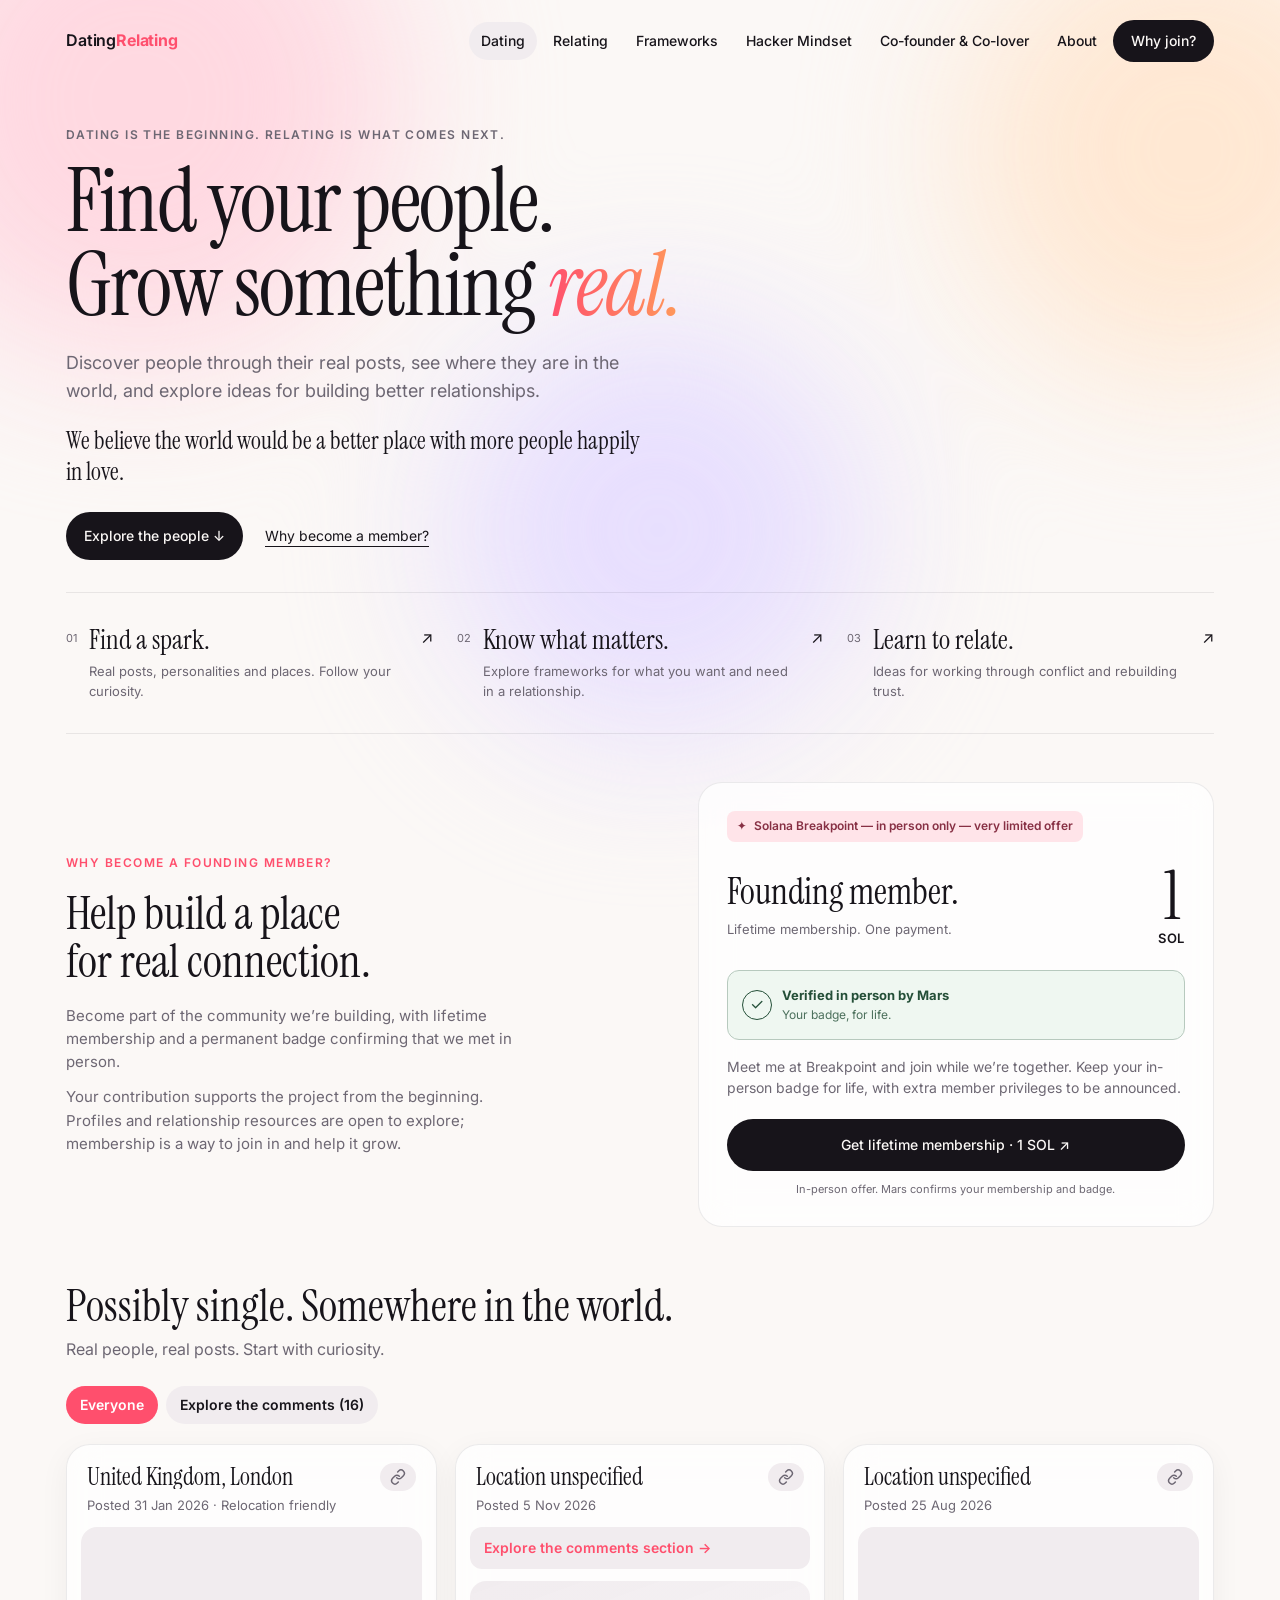
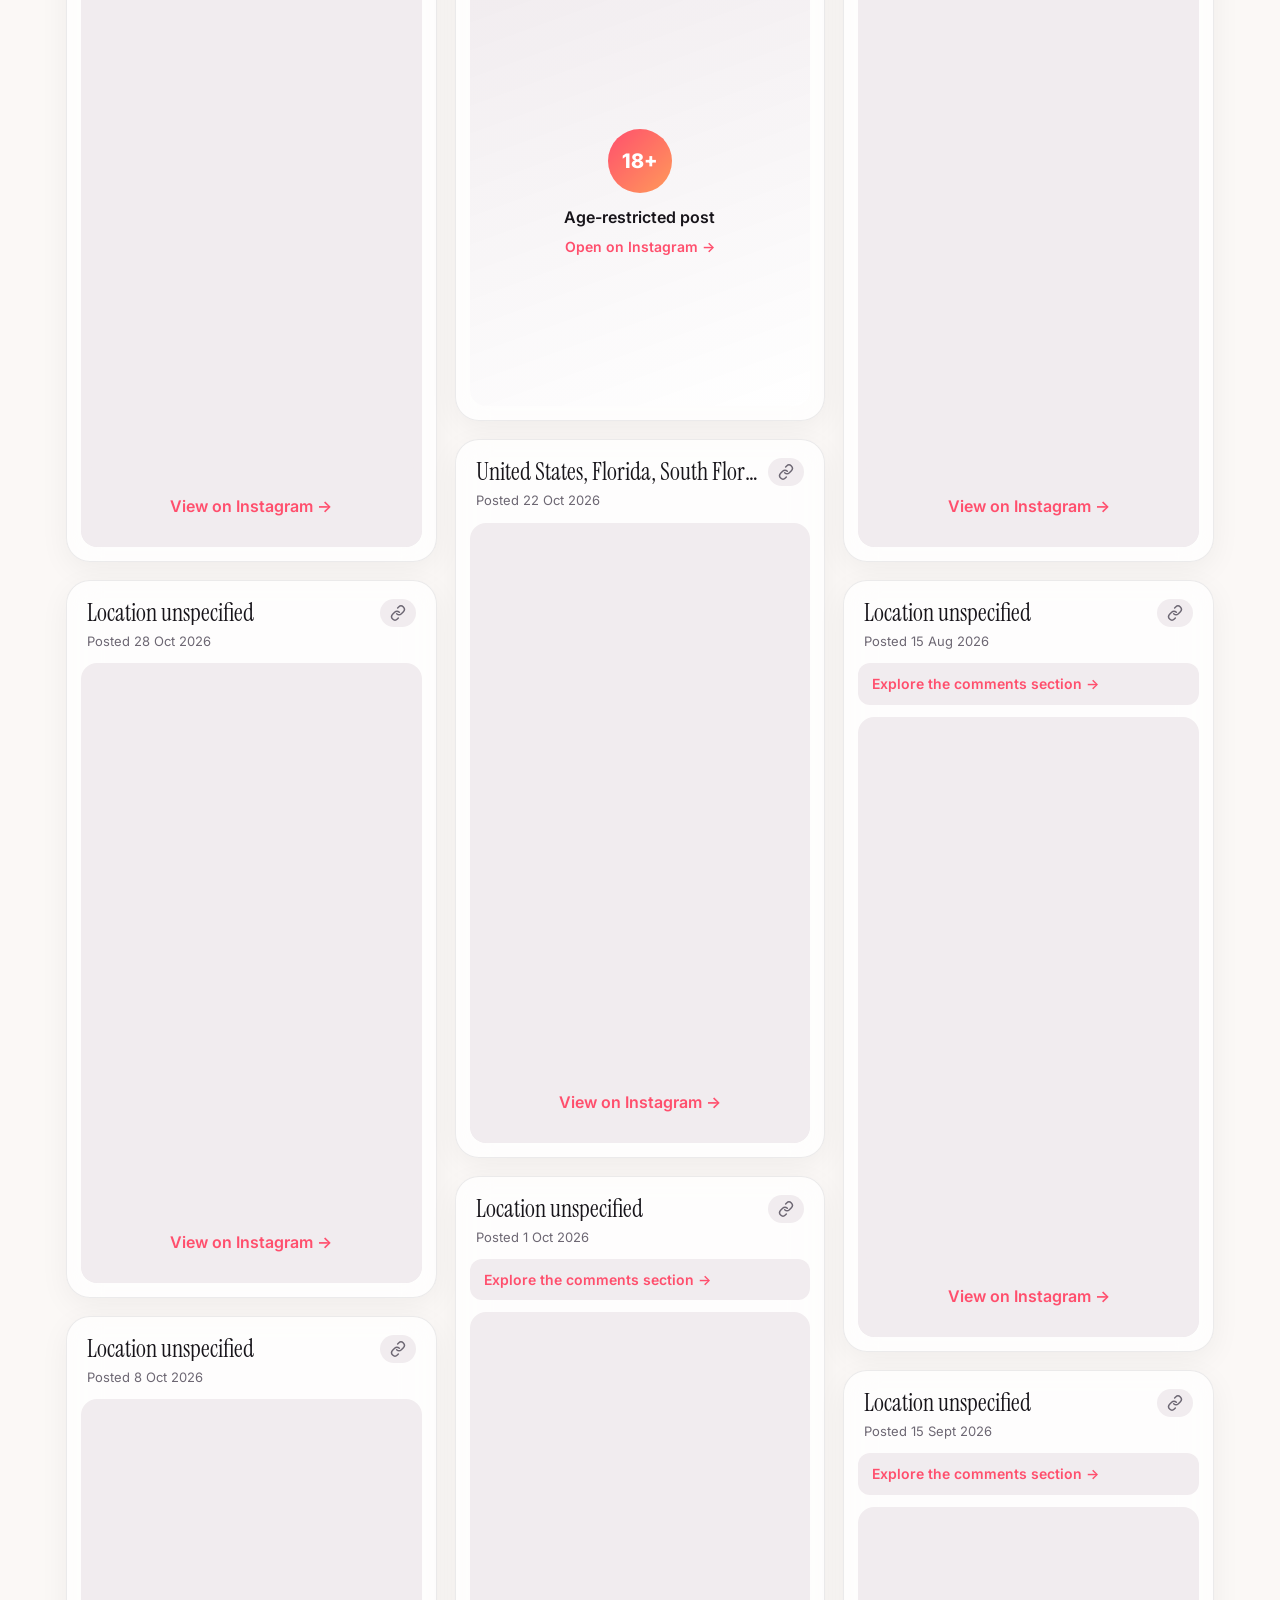
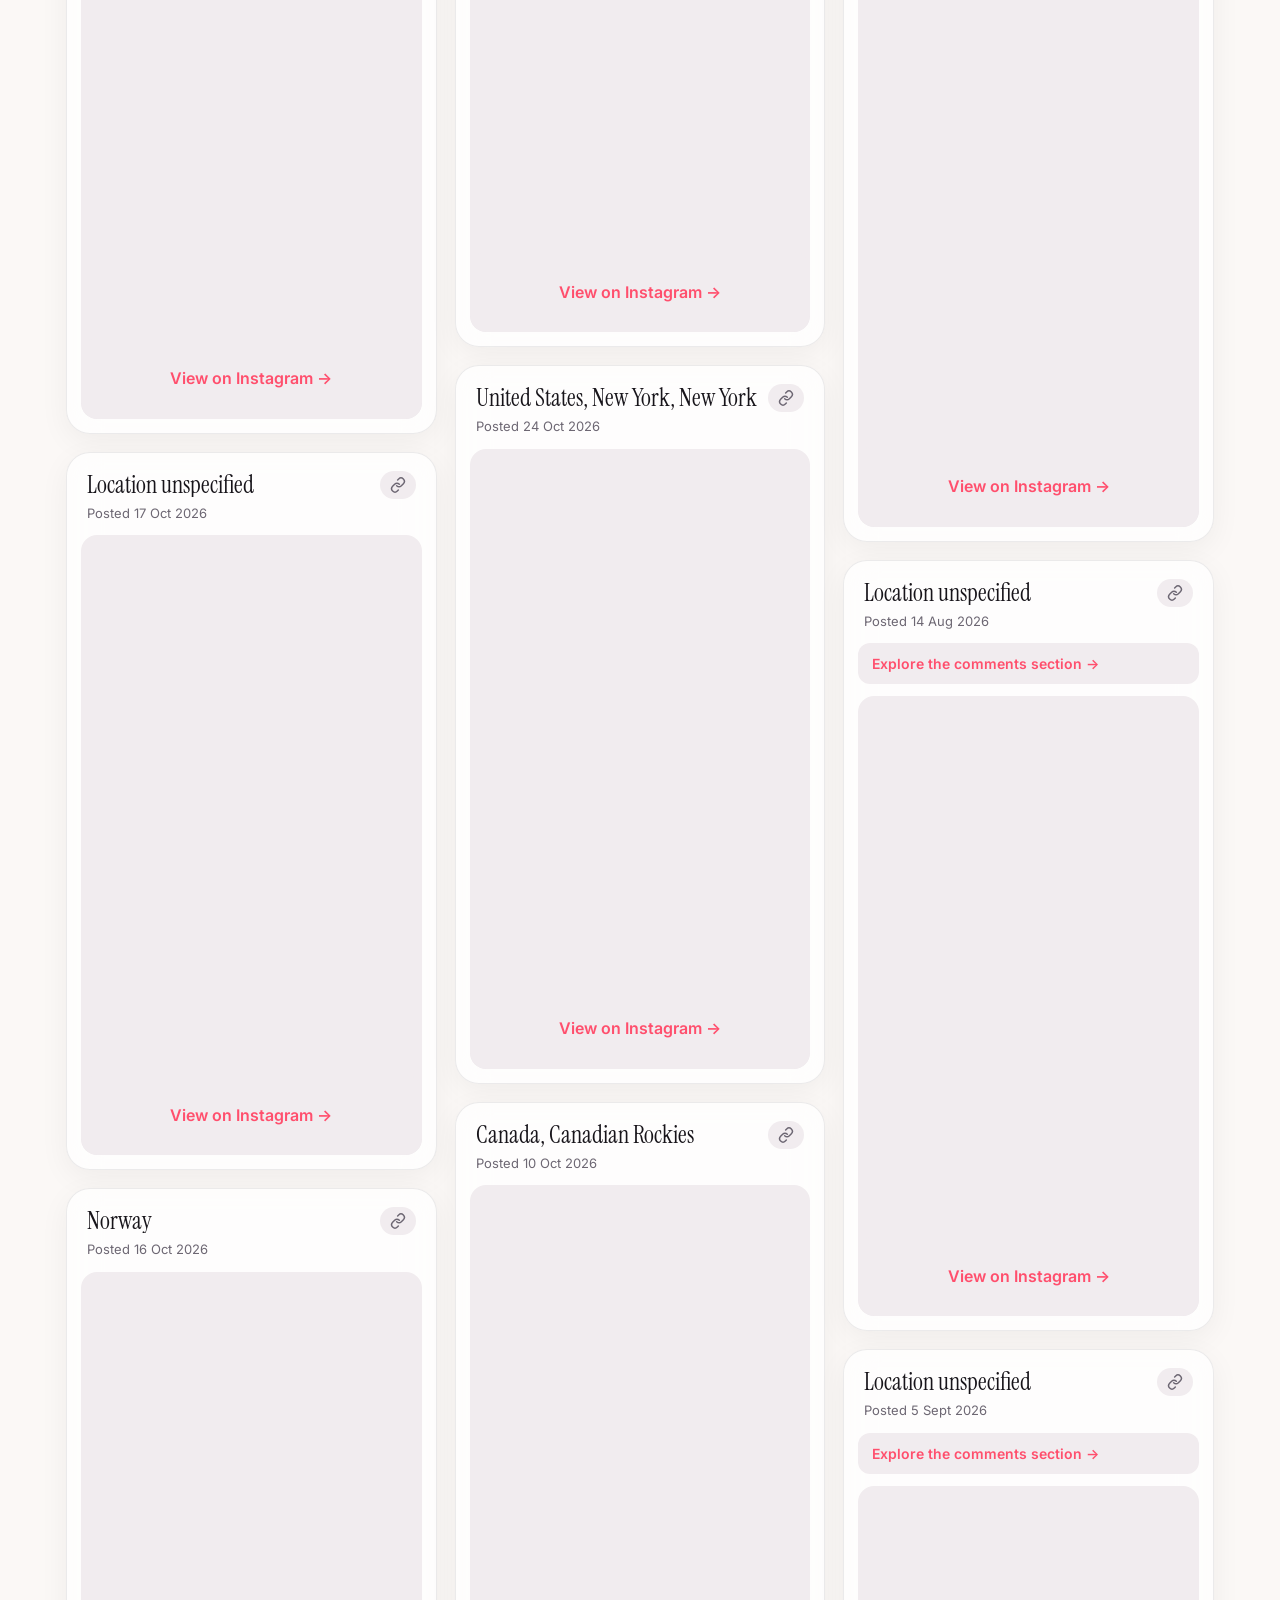
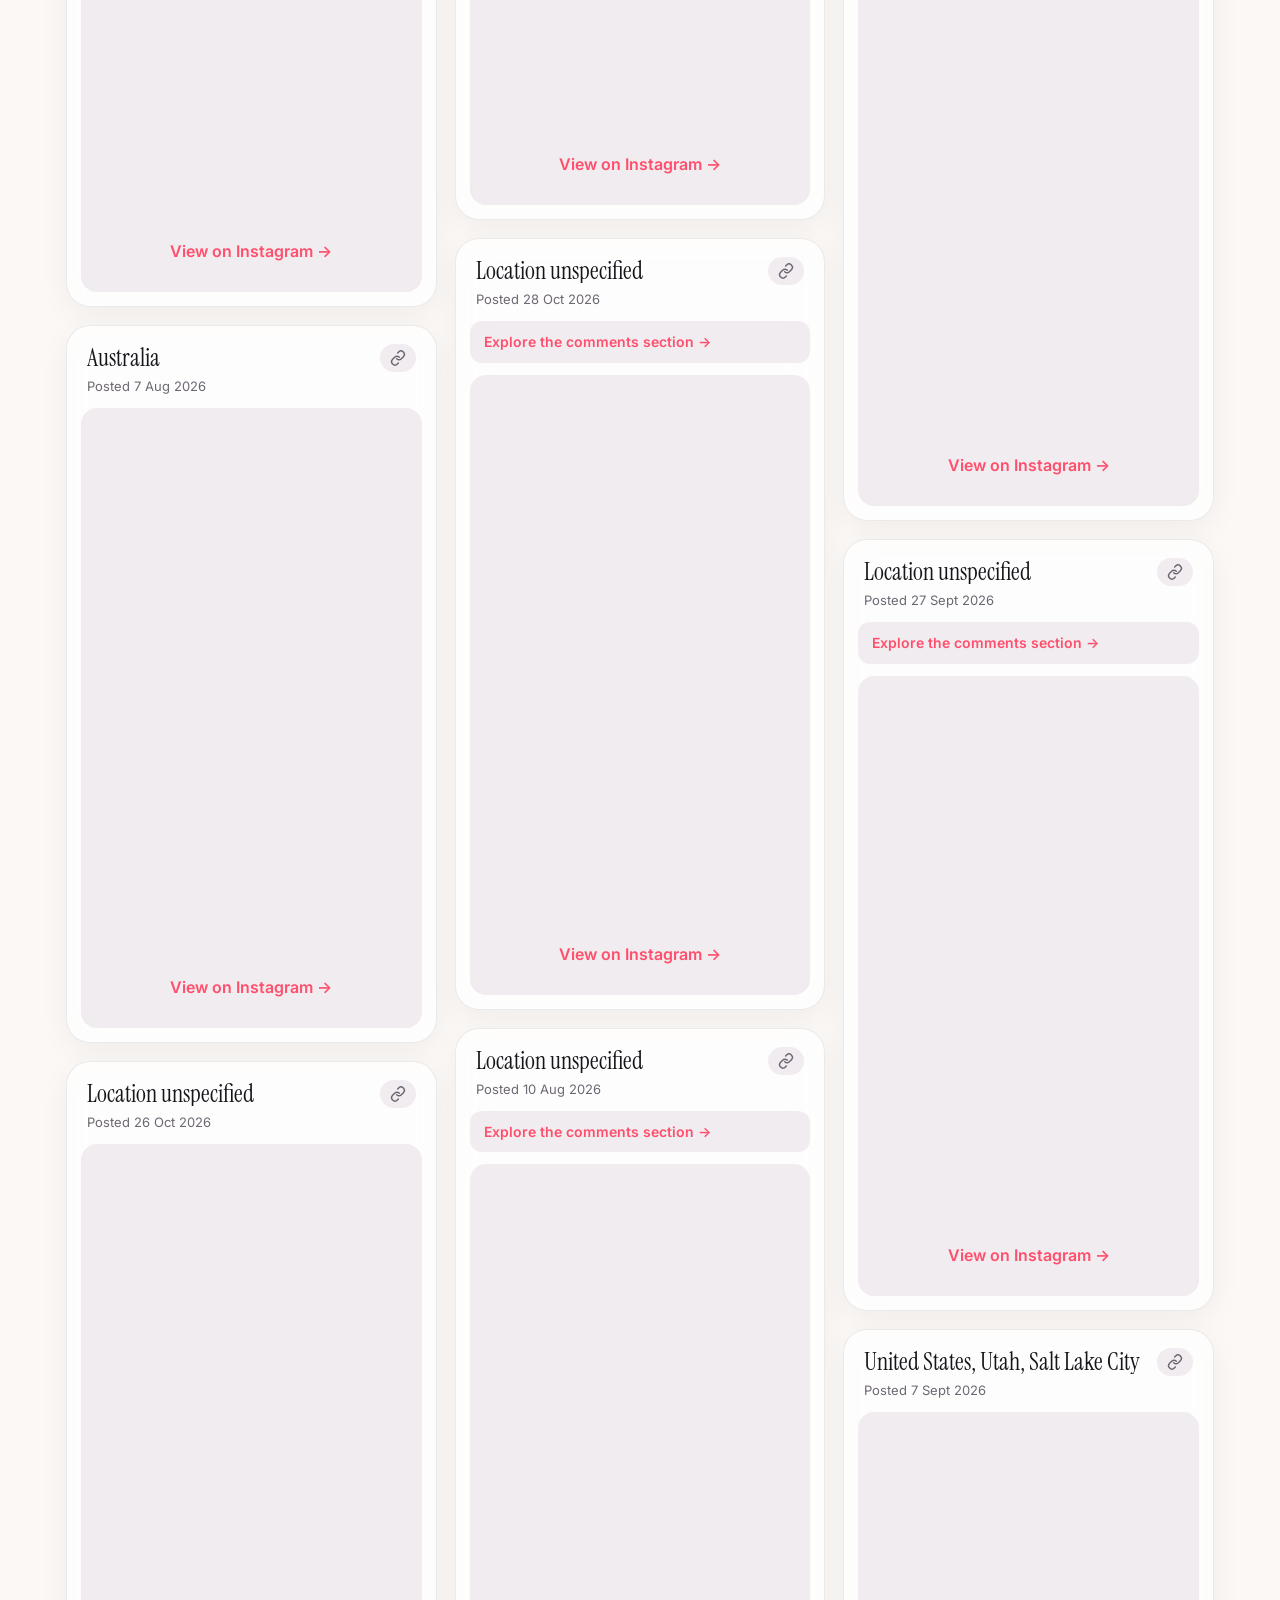
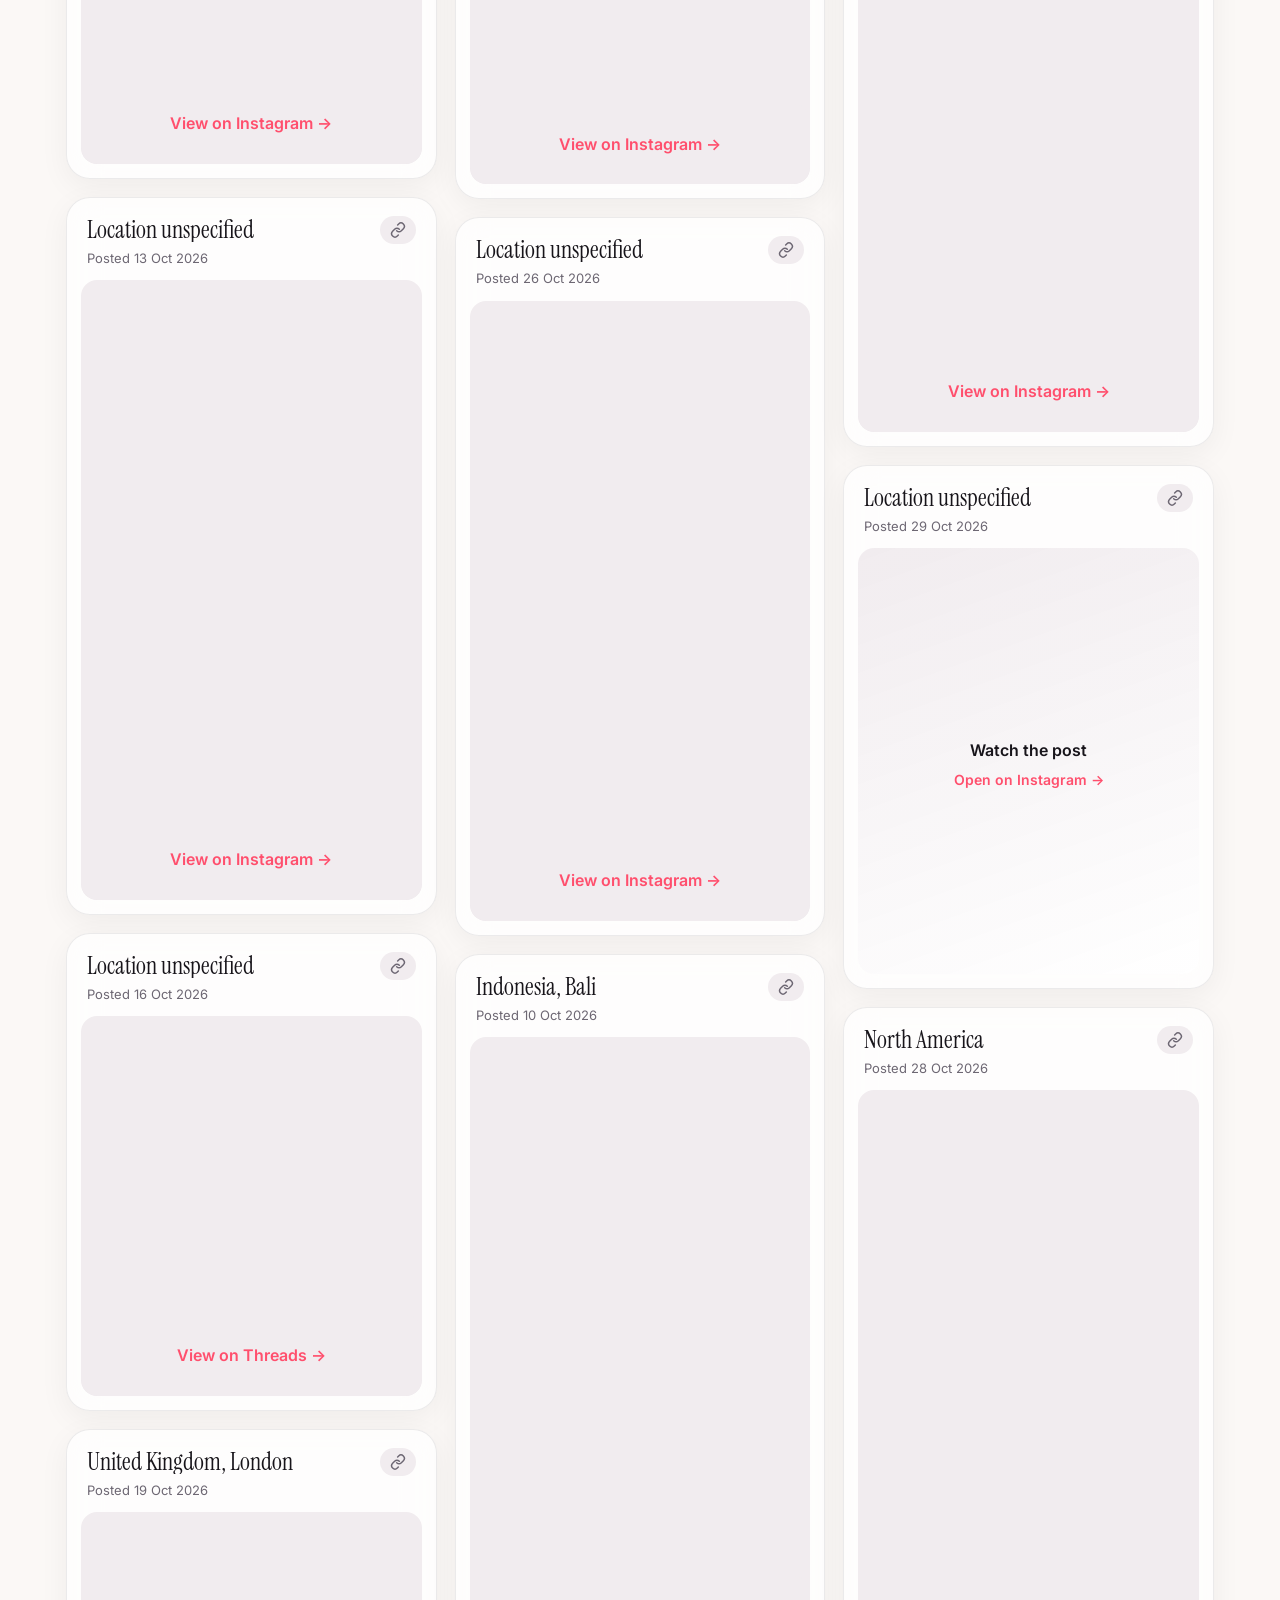
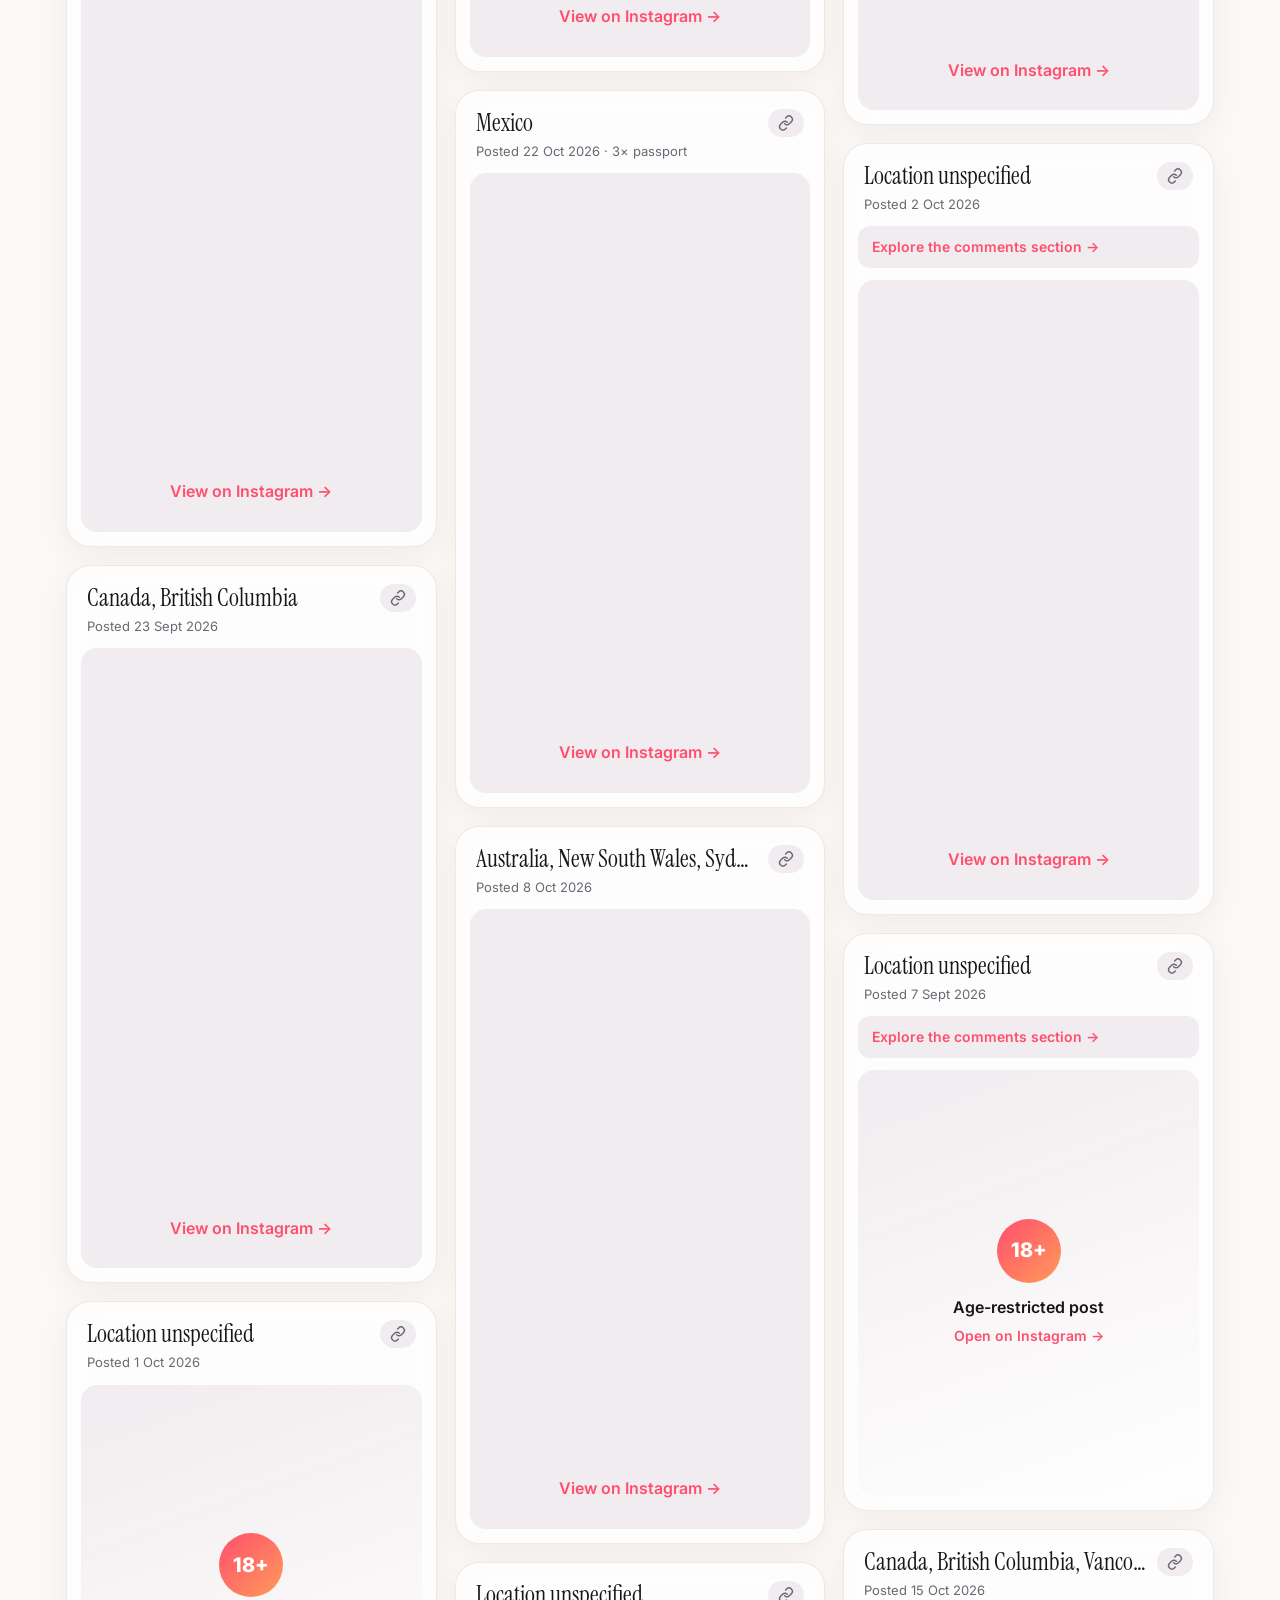
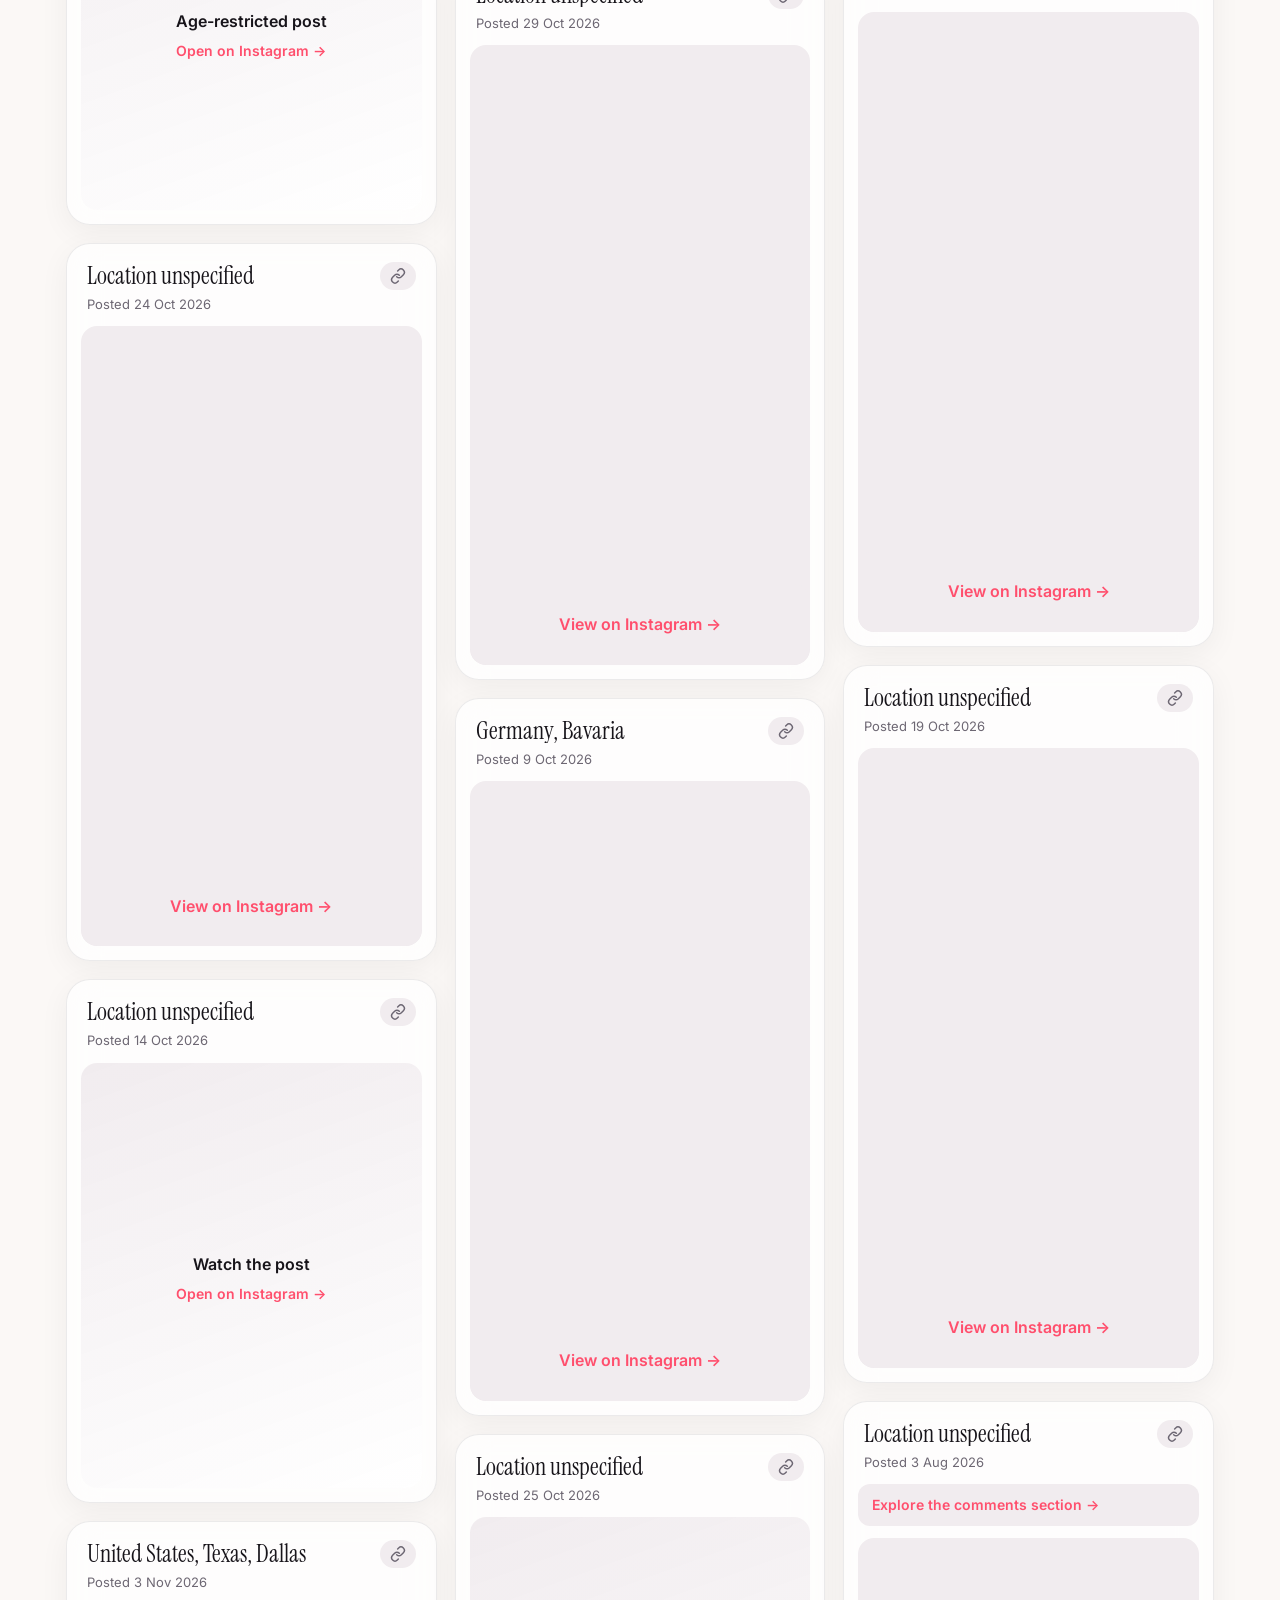
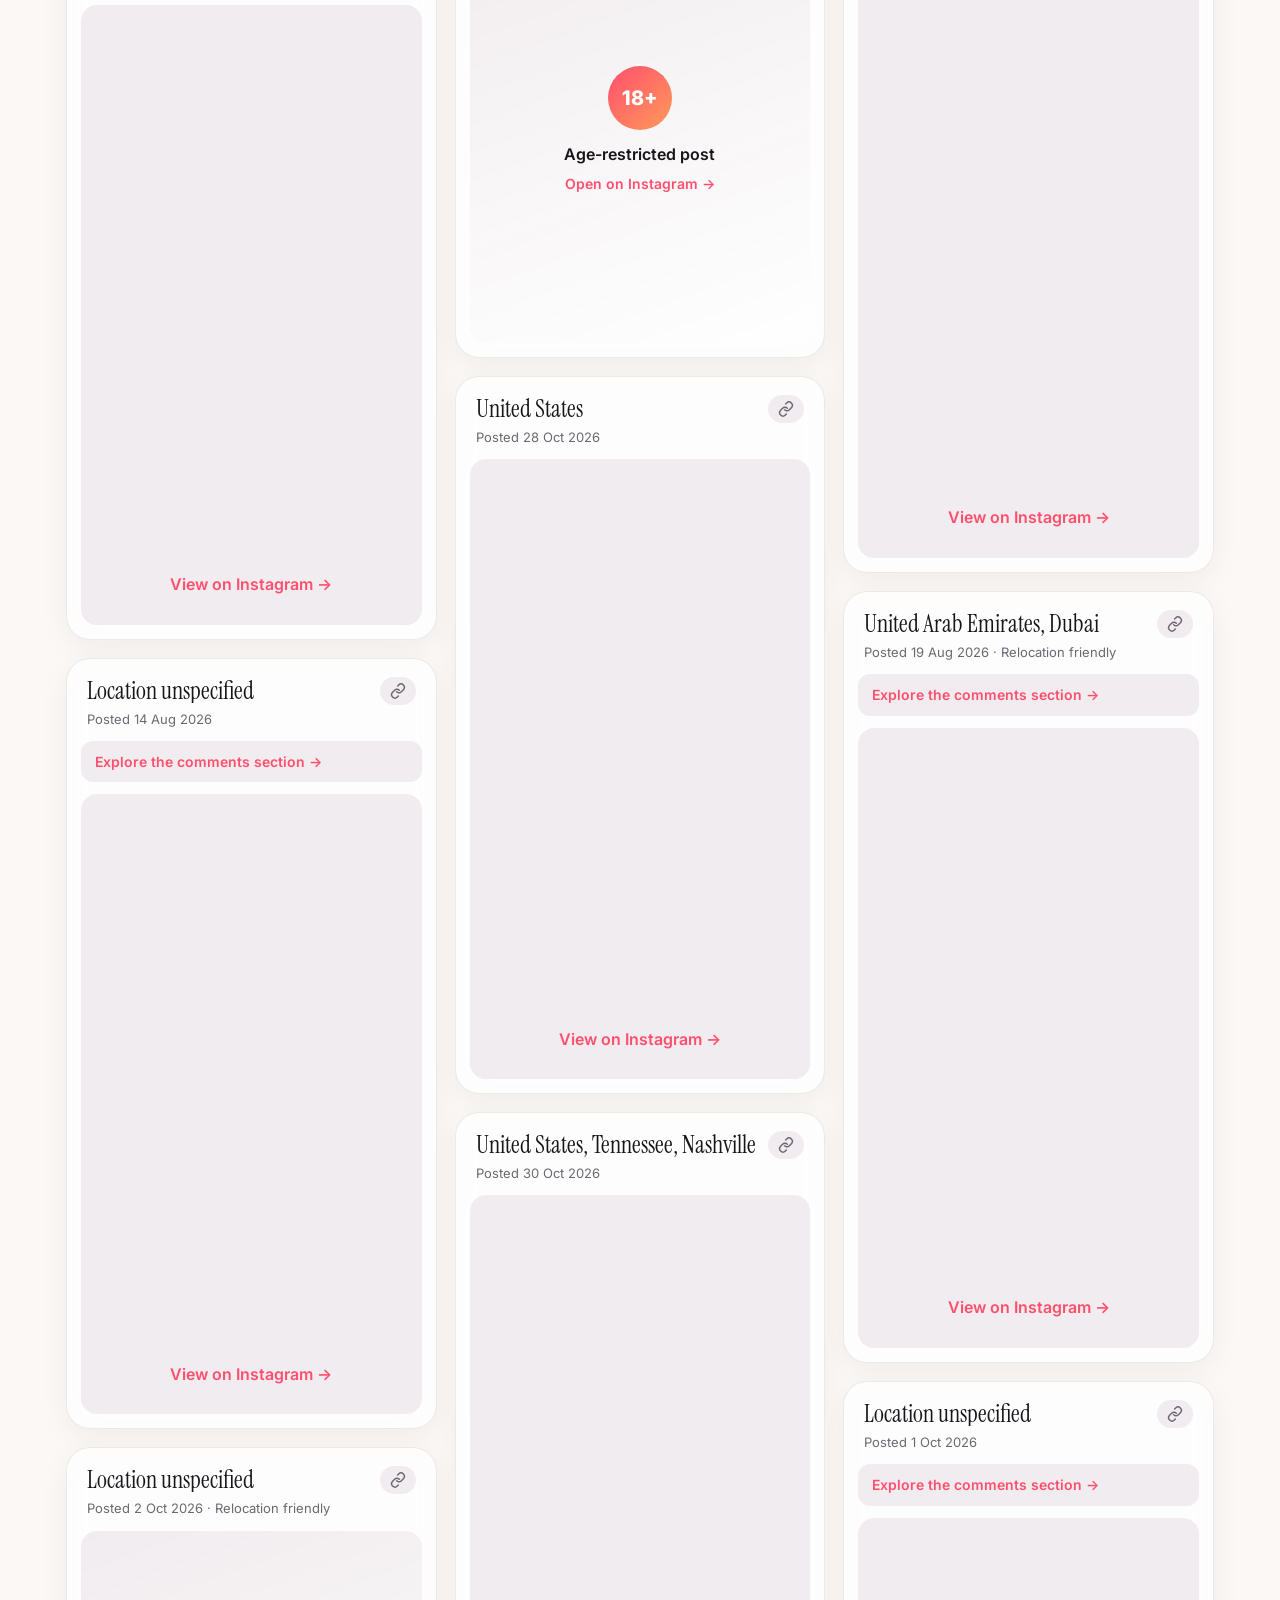
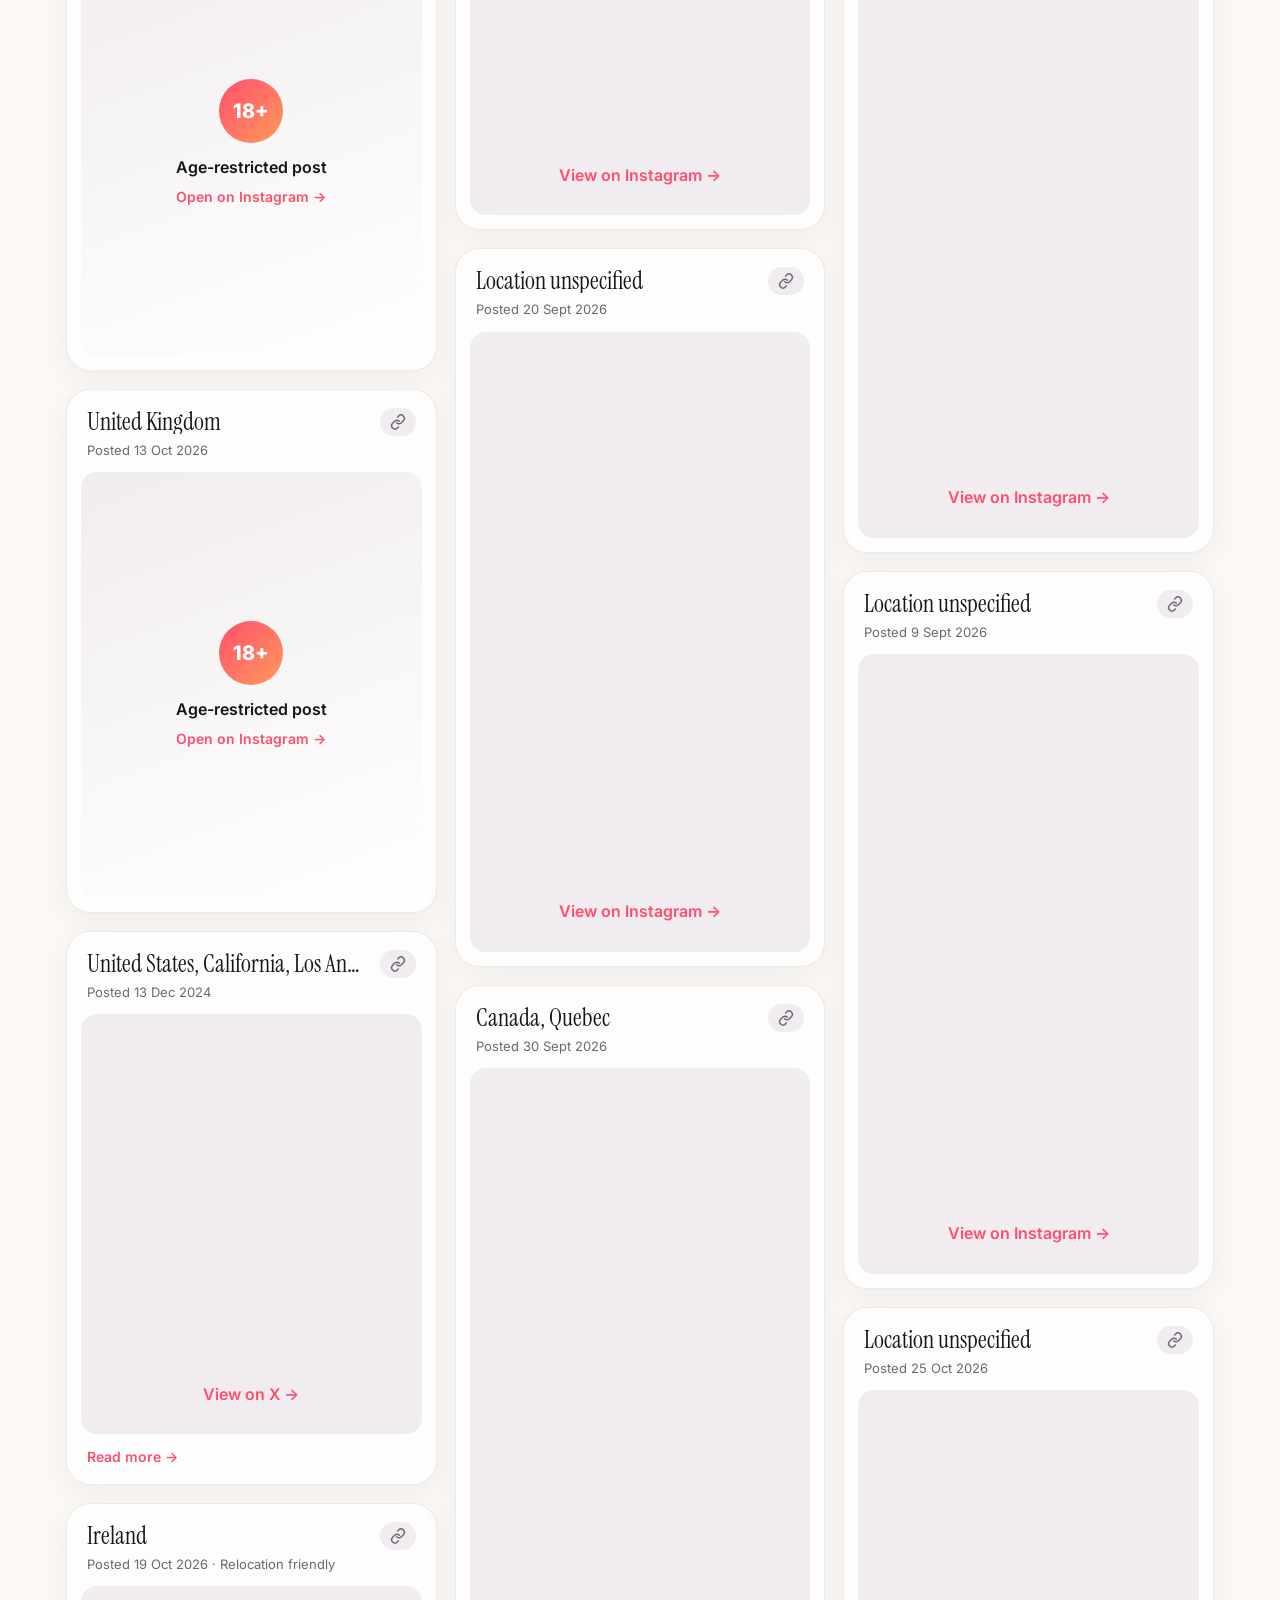
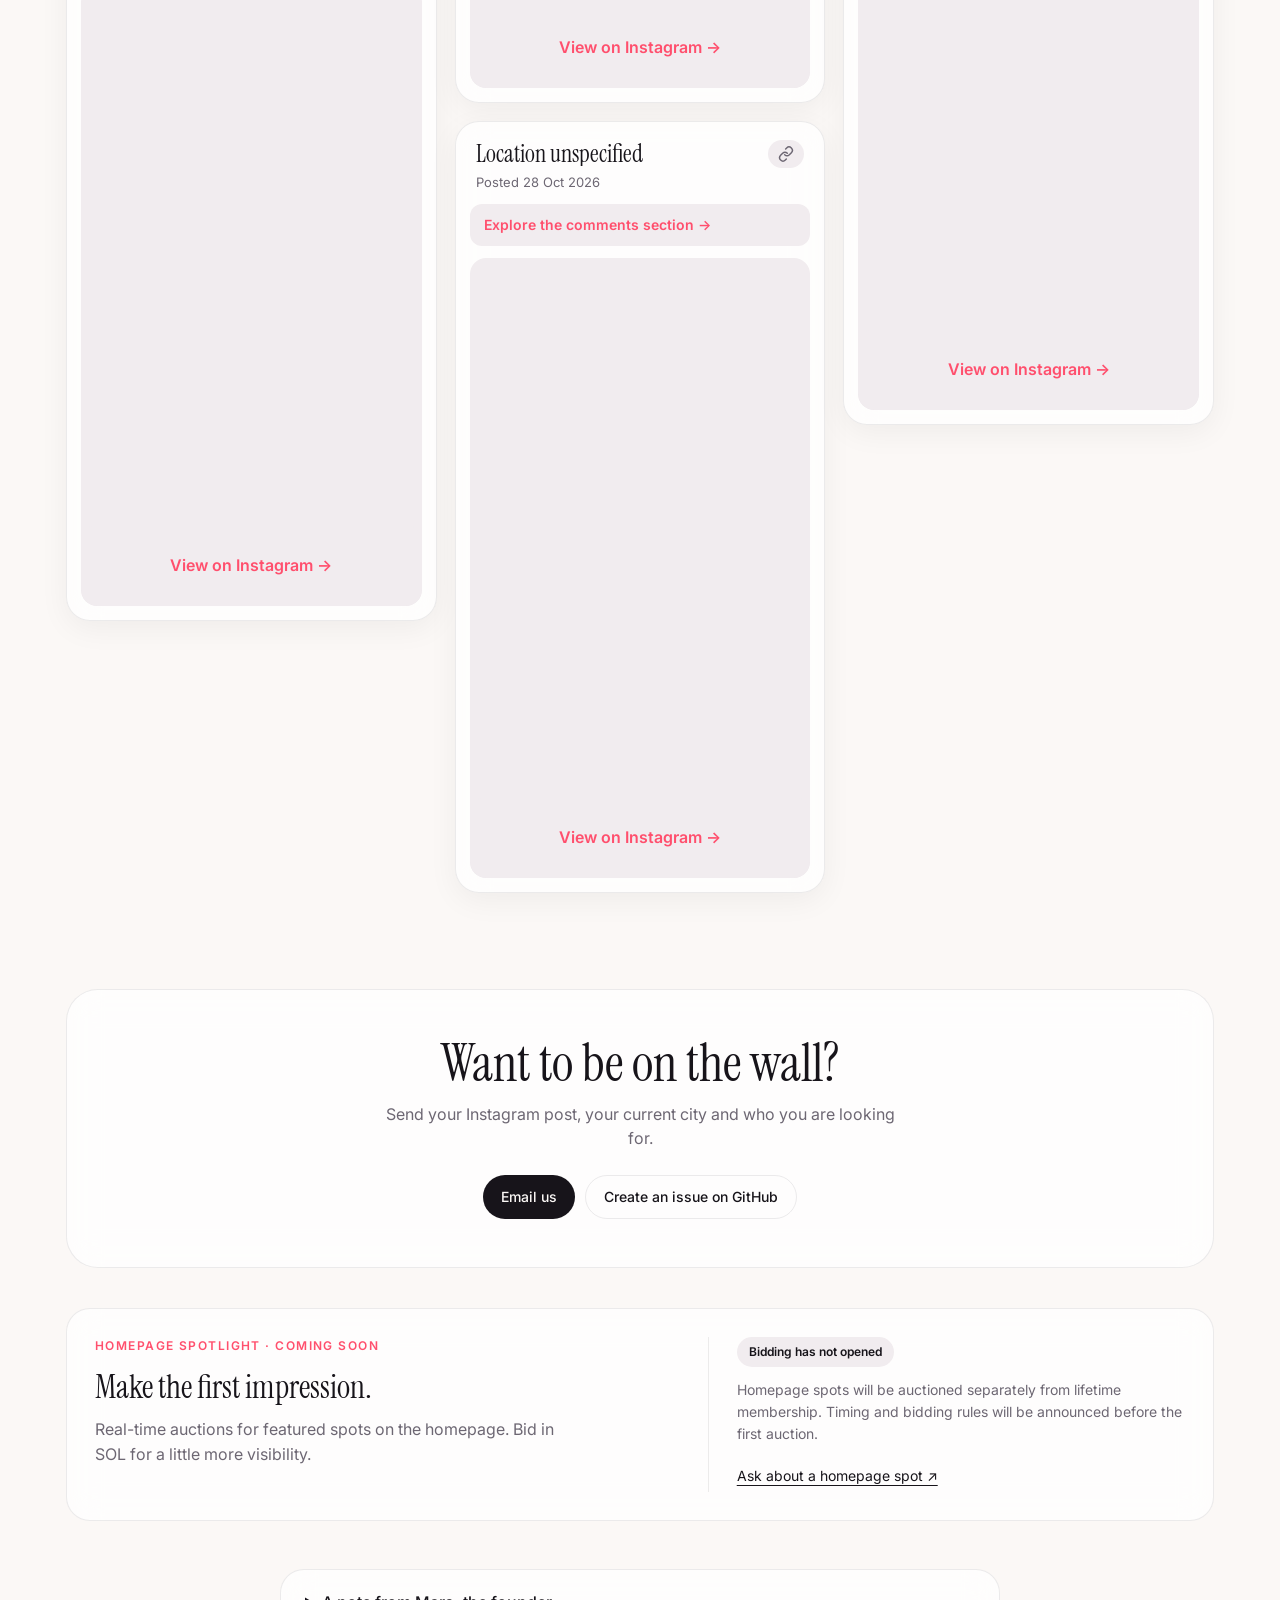
==== commit 2ce73981: "Lead homepage with purpose and relationship value before membership" ====
--- a/index.html
+++ b/index.html
@@ -4,11 +4,11 @@
   <meta charset="UTF-8">
   <meta name="viewport" content="width=device-width, initial-scale=1, viewport-fit=cover">
   <title>DatingRelating.com</title>
-  <meta name="description" content="Real people. Real connection. 1 SOL lifetime membership — the DatingRelating.com Solana Breakpoint special.">
+  <meta name="description" content="Discover real people and explore ideas for better relationships. A world with more people happily in love. DatingRelating.com.">
   <link rel="preconnect" href="https://fonts.googleapis.com">
   <link rel="preconnect" href="https://fonts.gstatic.com" crossorigin>
   <link href="https://fonts.googleapis.com/css2?family=Instrument+Serif:ital@0;1&family=Inter:wght@400;500;600&display=swap" rel="stylesheet">
-  <link rel="stylesheet" href="/style.css?v=mobile-membership-2">
+  <link rel="stylesheet" href="/style.css?v=value-first-3">
   <!-- Open connections to the embed hosts early, so posts appear faster -->
   <link rel="preconnect" href="https://www.instagram.com">
   <link rel="preconnect" href="https://scontent.cdninstagram.com" crossorigin>
@@ -123,18 +123,32 @@
         <a href="/hacker-mindset/">Hacker Mindset</a>
         <a href="/co-founder-co-lover/">Co-founder &amp; Co-lover</a>
         <a href="/about/">About</a>
-        <a class="btn" href="#membership">1 SOL · Lifetime</a>
+        <a class="btn" href="#membership">Why join?</a>
       </div>
     </nav>
 
-    <header class="membership-hero">
-      <div class="membership-intro">
-        <p class="eyebrow">Solana Breakpoint · In person only</p>
-        <h1>We met.<br>Let’s make it <em>count.</em></h1>
-        <p class="lede">Real people. Real connection. A founding membership that starts with a hello.</p>
-        <a class="browse-people" href="#grid">Meet the people ↓</a>
-      </div>
-      <aside class="membership-offer panel" id="membership" aria-labelledby="membership-title">
+    <header class="connection-hero">
+      <p class="eyebrow">Dating is the beginning. Relating is what comes next.</p>
+      <h1>Find your people.<br>Grow something <em>real.</em></h1>
+      <p class="lede">Discover people through their real posts, see where they are in the world, and explore ideas for building better relationships.</p>
+      <p class="connection-mission">We believe the world would be a better place with more people happily in love.</p>
+      <div class="connection-actions"><a class="btn" href="#grid">Explore the people ↓</a><a class="connection-secondary" href="#membership">Why become a member?</a></div>
+    </header>
+
+    <section class="connection-values" aria-label="What you can explore">
+      <a href="#grid"><span class="value-number" aria-hidden="true">01</span><div><h2>Find a spark.</h2><p>Real posts, personalities and places. Follow your curiosity.</p></div><span aria-hidden="true">↗</span></a>
+      <a href="/frameworks/"><span class="value-number" aria-hidden="true">02</span><div><h2>Know what matters.</h2><p>Explore frameworks for what you want and need in a relationship.</p></div><span aria-hidden="true">↗</span></a>
+      <a href="/relating/"><span class="value-number" aria-hidden="true">03</span><div><h2>Learn to relate.</h2><p>Ideas for working through conflict and rebuilding trust.</p></div><span aria-hidden="true">↗</span></a>
+    </section>
+
+    <section class="membership-section" id="membership" aria-labelledby="why-join-title">
+      <div class="membership-reason">
+        <p class="eyebrow">Why become a founding member?</p>
+        <h2 id="why-join-title">Help build a place<br>for real connection.</h2>
+        <p>Become part of the community we’re building, with lifetime membership and a permanent badge confirming that we met in person.</p>
+        <p>Your contribution supports the project from the beginning. Profiles and relationship resources are open to explore; membership is a way to join in and help it grow.</p>
+      </div>
+      <aside class="membership-offer panel" aria-labelledby="membership-title">
         <p class="offer-exclusive"><span aria-hidden="true">✦</span> Solana Breakpoint — in person only — very limited offer</p>
         <div class="offer-price-row"><div><h2 id="membership-title">Founding member.</h2><p class="membership-caption">Lifetime membership. One payment.</p></div><p class="membership-price">1 <span>SOL</span></p></div>
         <div class="founder-badge"><span class="badge-mark" aria-hidden="true">✓</span><div><strong>Verified in person by Mars</strong><span>Your badge, for life.</span></div></div>
@@ -143,19 +157,6 @@
         <noscript><a class="btn" href="mailto:datingrelatingdotcom@gmail.com?subject=1%20SOL%20lifetime%20membership">Ask about membership</a></noscript>
         <p class="membership-note" id="membership-availability">In-person offer. Mars confirms your membership and badge.</p>
       </aside>
-    </header>
-
-    <section class="homepage-auction panel" aria-labelledby="auction-title">
-      <div>
-        <p class="eyebrow">Homepage spotlight · Coming soon</p>
-        <h2 id="auction-title">Make the first impression.</h2>
-        <p>Real-time auctions for featured spots on the homepage. Bid in SOL for a little more visibility.</p>
-      </div>
-      <div class="auction-status">
-        <span class="auction-label">Bidding has not opened</span>
-        <p>Homepage spots will be auctioned separately from lifetime membership. Timing and bidding rules will be announced before the first auction.</p>
-        <a href="mailto:datingrelatingdotcom@gmail.com?subject=Homepage%20auction%20interest">Ask about a homepage spot ↗</a>
-      </div>
     </section>
 
     <div class="people-heading"><h2 class="section-title">Possibly single. Somewhere in the world.</h2><p>Real people, real posts. Start with curiosity.</p></div>
@@ -169,6 +170,19 @@
       <div class="row">
         <a class="btn" href="mailto:datingrelatingdotcom@gmail.com">Email us</a>
         <a class="btn ghost" href="https://github.com/PlanetaryCouncil/DatingRelating.com/issues/new?title=Add%20me&amp;body=Link%20to%20my%20Instagram%20or%20X%20post%3A%0A%0AWhere%20I%20am%20right%20now%20%28country%2C%20region%2C%20city%29%3A%0A%0AOpen%20to%20relocating%3F%20%28yes%20/%20no%29%3A%0A%0AAnything%20else%20%28optional%29%3A%0A" target="_blank" rel="noopener">Create an issue on GitHub</a>
+      </div>
+    </section>
+
+    <section class="homepage-auction panel" aria-labelledby="auction-title">
+      <div>
+        <p class="eyebrow">Homepage spotlight · Coming soon</p>
+        <h2 id="auction-title">Make the first impression.</h2>
+        <p>Real-time auctions for featured spots on the homepage. Bid in SOL for a little more visibility.</p>
+      </div>
+      <div class="auction-status">
+        <span class="auction-label">Bidding has not opened</span>
+        <p>Homepage spots will be auctioned separately from lifetime membership. Timing and bidding rules will be announced before the first auction.</p>
+        <a href="mailto:datingrelatingdotcom@gmail.com?subject=Homepage%20auction%20interest">Ask about a homepage spot ↗</a>
       </div>
     </section>
 
--- a/style.css
+++ b/style.css
@@ -140,10 +140,25 @@
 .frame.threads iframe { height: 380px; }
 
 /* Breakpoint lifetime membership */
-.membership-hero { display: grid; grid-template-columns: minmax(0, 1.1fr) minmax(320px, 1fr); gap: clamp(28px, 5vw, 64px); align-items: center; padding: 48px 0 56px; }
-.membership-hero h1 { font-size: clamp(48px, 6.5vw, 82px); }
-.membership-intro .lede { max-width: 420px; }
-.browse-people { display: inline-block; margin-top: 24px; color: var(--text); text-underline-offset: 5px; font-size: 14px; padding: 8px 0; }
+/* Introduce the purpose and useful resources before the membership offer. */
+.connection-hero { padding: 44px 0 32px; max-width: 880px; }
+.connection-hero .eyebrow { color: var(--muted); }
+.connection-hero h1 { font-size: clamp(46px, 7.4vw, 88px); }
+.connection-hero .lede { max-width: 600px; margin-top: 22px; }
+.connection-mission { max-width: 580px; font: 400 24px/1.3 'Instrument Serif', Georgia, serif; margin: 20px 0 0; }
+.connection-actions { display: flex; align-items: center; flex-wrap: wrap; gap: 10px 22px; margin-top: 24px; }
+.connection-actions .btn { min-height: 48px; justify-content: center; }
+.connection-secondary { display: inline-flex; align-items: center; min-height: 44px; color: var(--text); font-size: 14px; text-underline-offset: 5px; }
+.connection-values { display: grid; grid-template-columns: repeat(3, minmax(0, 1fr)); gap: 24px; padding: 24px 0; border-top: 1px solid var(--line); border-bottom: 1px solid var(--line); }
+.connection-values a { display: flex; align-items: flex-start; gap: 12px; color: var(--text); text-decoration: none; padding: 8px 0; }
+.connection-values a:hover h2 { text-decoration: underline; text-underline-offset: 4px; }
+.value-number { color: var(--muted); font-size: 11px; padding-top: 5px; }
+.connection-values h2 { font: 400 27px/1.1 'Instrument Serif', Georgia, serif; margin: 0; }
+.connection-values p { font-size: 13px; color: var(--muted); margin: 8px 0 0; line-height: 1.5; }
+.connection-values a > span:last-child { margin-left: auto; font-size: 16px; }
+.membership-section { display: grid; grid-template-columns: minmax(0, 1.1fr) minmax(320px, 1fr); gap: clamp(28px, 5vw, 64px); align-items: center; padding: 48px 0 56px; }
+.membership-reason h2 { font: 400 clamp(34px, 4vw, 46px)/1.05 'Instrument Serif', Georgia, serif; margin: 0 0 18px; }
+.membership-reason > p:not(.eyebrow) { color: var(--muted); max-width: 460px; font-size: 15px; margin: 12px 0 0; }
 button.btn { font-family: inherit; border: 0; cursor: pointer; }
 button.btn.ghost { border: 1px solid var(--line); }
 .membership-offer { padding: 28px; scroll-margin-top: 16px; }
@@ -209,11 +224,22 @@
 :focus-visible { outline: 3px solid var(--accent); outline-offset: 3px; }
 @media (max-width: 760px) {
   .dating-home nav { padding: 14px 0 8px; }
-  .membership-hero { grid-template-columns: 1fr; gap: 20px; padding: 20px 0 28px; }
-  .membership-intro .eyebrow { font-size: 10px; margin-bottom: 12px; }
-  .membership-hero h1 { font-size: clamp(42px, 10vw, 58px); }
-  .membership-intro .lede { font-size: 14px; line-height: 1.5; margin-top: 12px; max-width: 340px; }
-  .browse-people { display: none; }
+  .connection-hero { padding: 22px 0 26px; }
+  .connection-hero .eyebrow { font-size: 10px; line-height: 1.6; margin-bottom: 12px; max-width: 290px; }
+  .connection-hero h1 { font-size: clamp(42px, 10.5vw, 64px); }
+  .connection-hero .lede { font-size: 15px; margin-top: 16px; }
+  .connection-mission { font-size: 23px; margin-top: 16px; }
+  .connection-actions { margin-top: 18px; gap: 6px 16px; }
+  .connection-actions .btn, .connection-secondary { font-size: 13px; }
+  .connection-values { grid-template-columns: 1fr; gap: 0; padding: 8px 0; }
+  .connection-values a { padding: 14px 0; }
+  .connection-values a + a { border-top: 1px solid var(--line); }
+  .connection-values h2 { font-size: 25px; }
+  .connection-values p { margin-top: 4px; }
+  .membership-section { grid-template-columns: 1fr; gap: 22px; padding: 32px 0; }
+  .membership-reason .eyebrow { font-size: 10px; margin-bottom: 10px; }
+  .membership-reason h2 { font-size: 34px; margin-bottom: 12px; }
+  .membership-reason > p:not(.eyebrow) { font-size: 14px; }
   .membership-offer { padding: 20px; width: 100%; border-radius: 20px; }
   .offer-exclusive { margin-bottom: 16px; font-size: 11px; }
   .membership-offer h2 { font-size: 32px; }
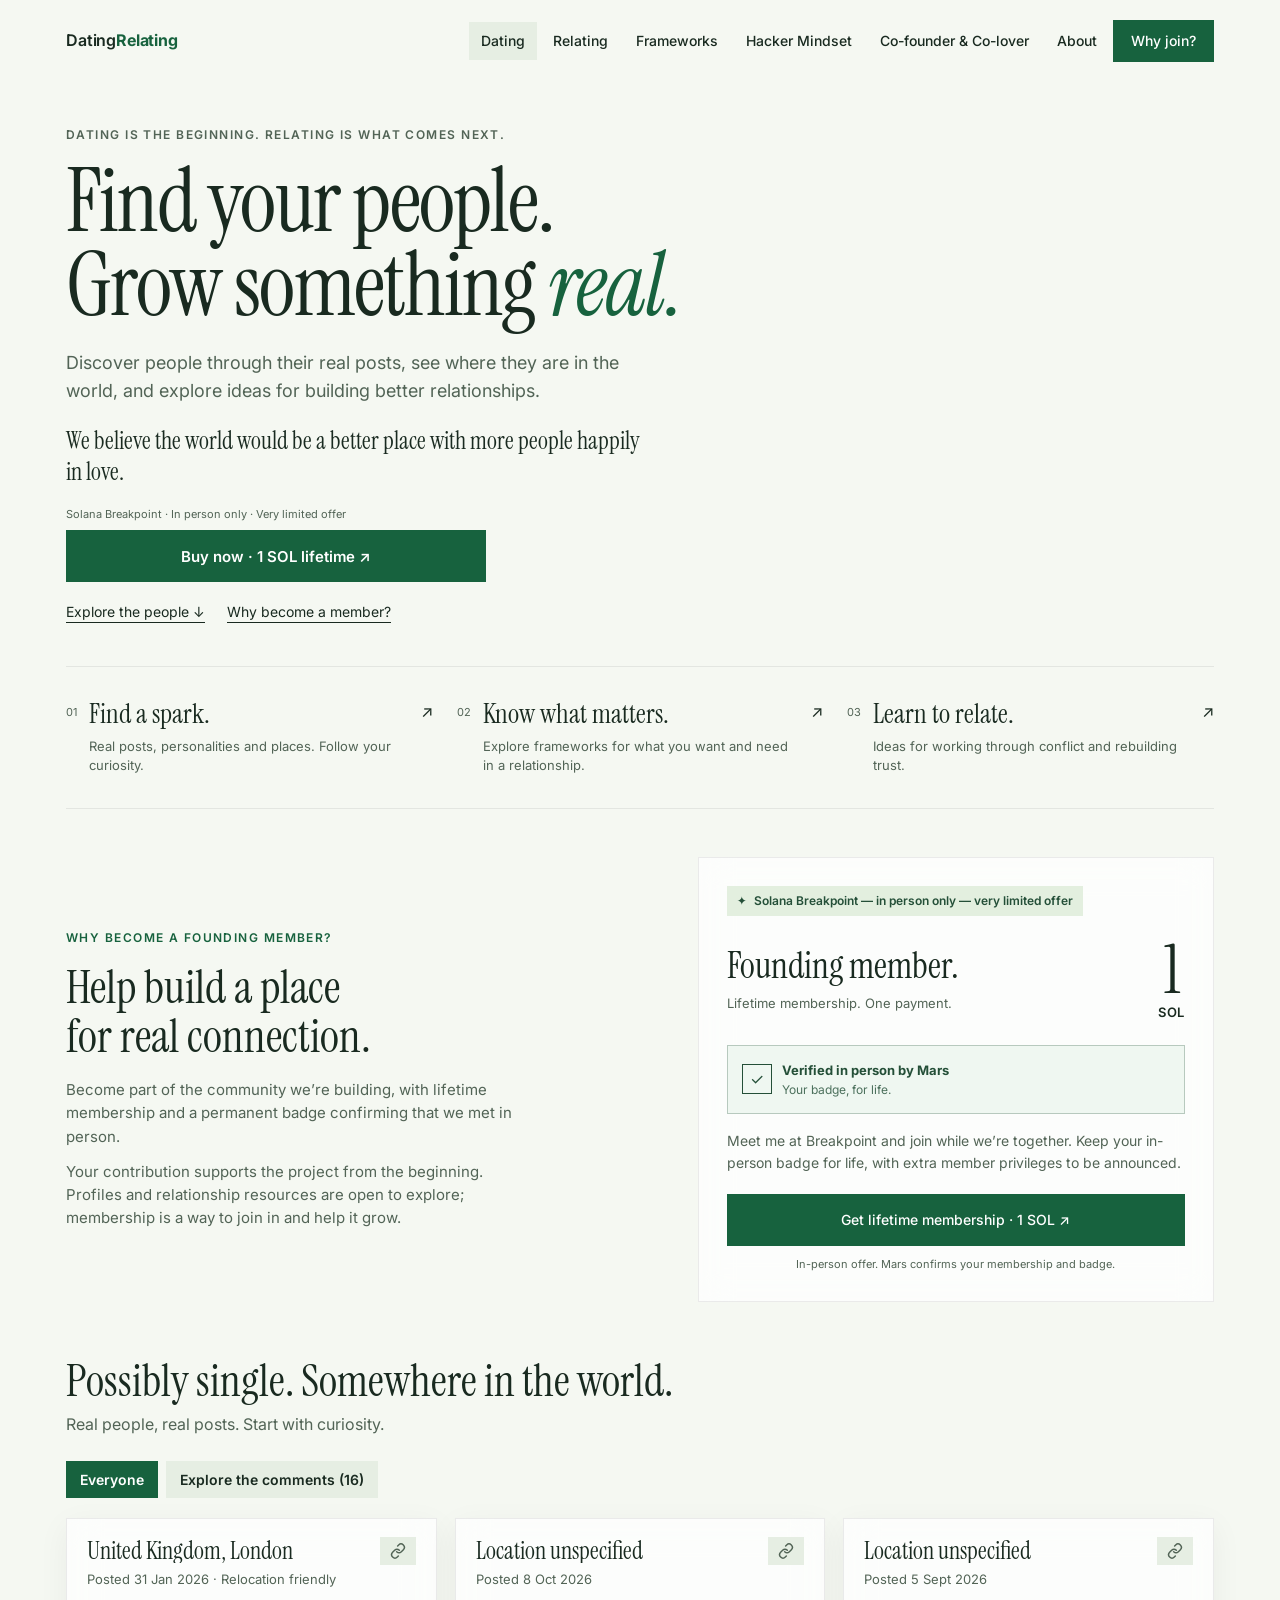
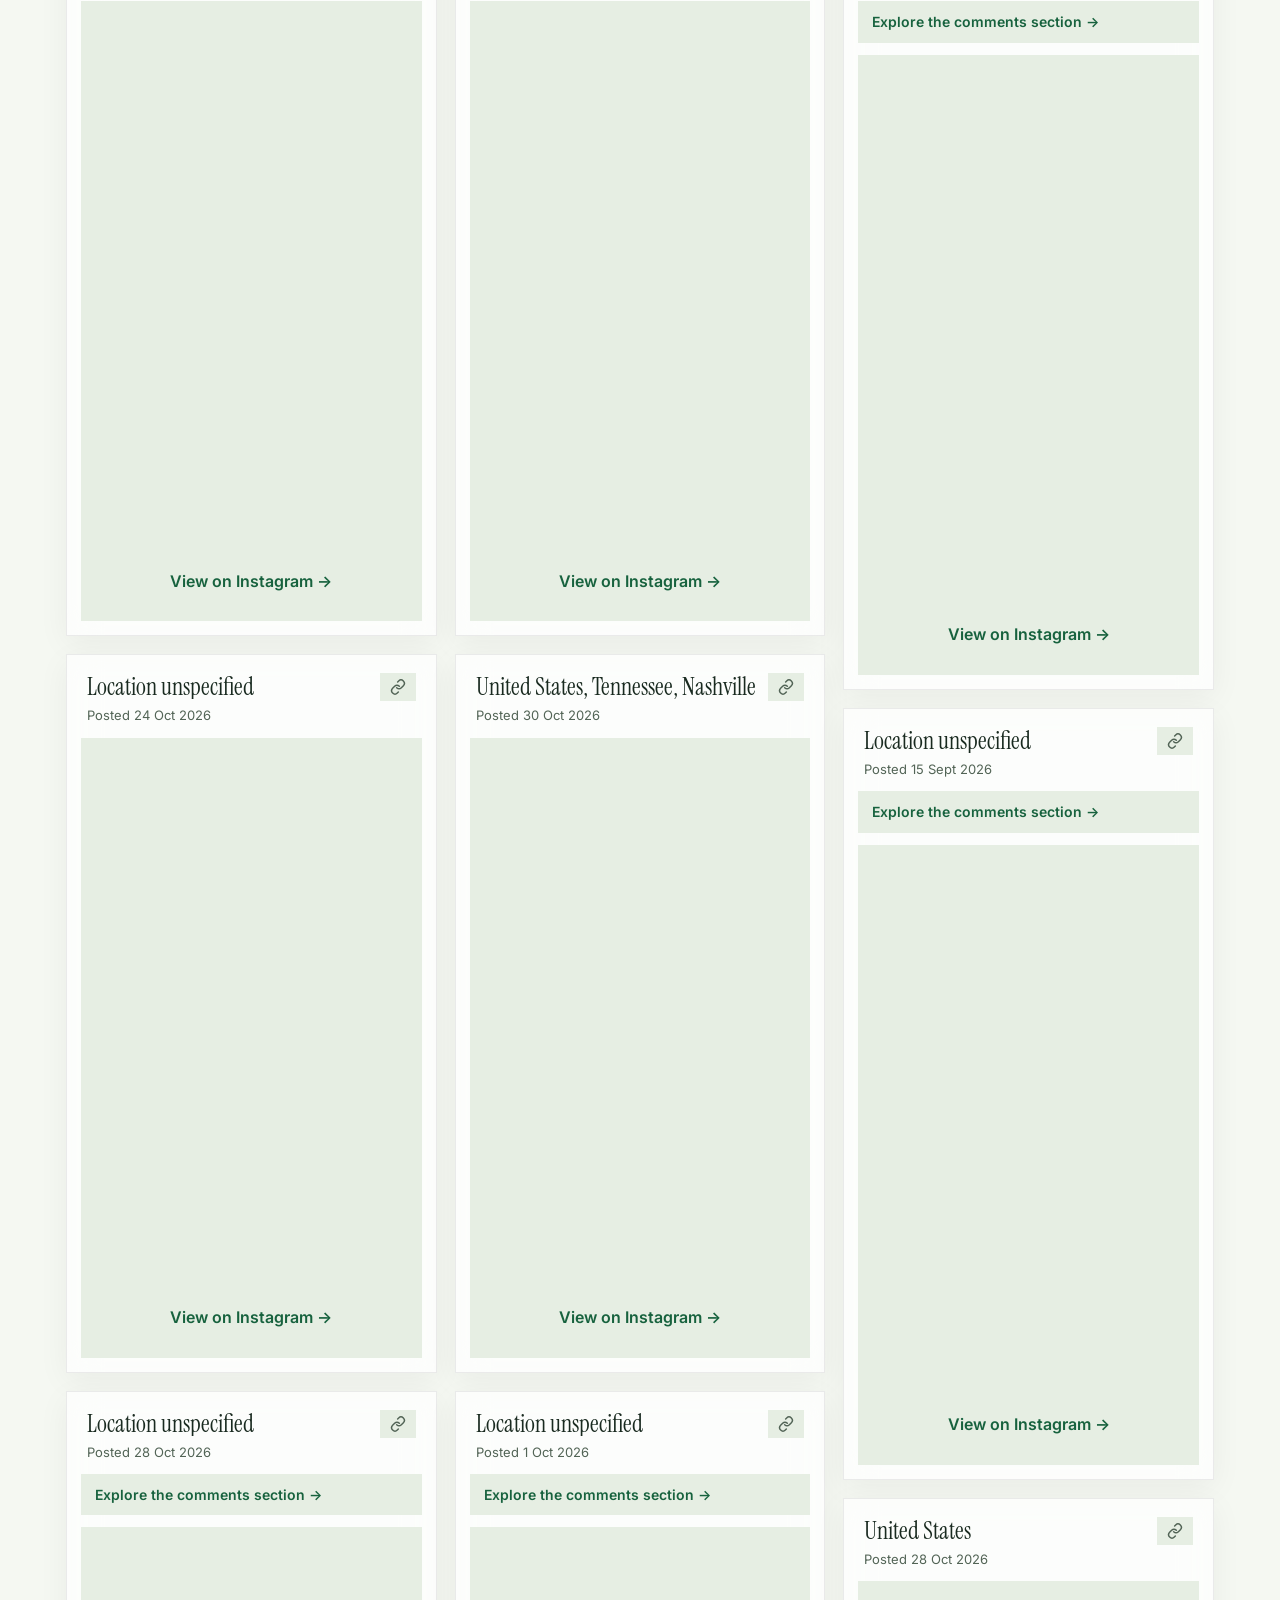
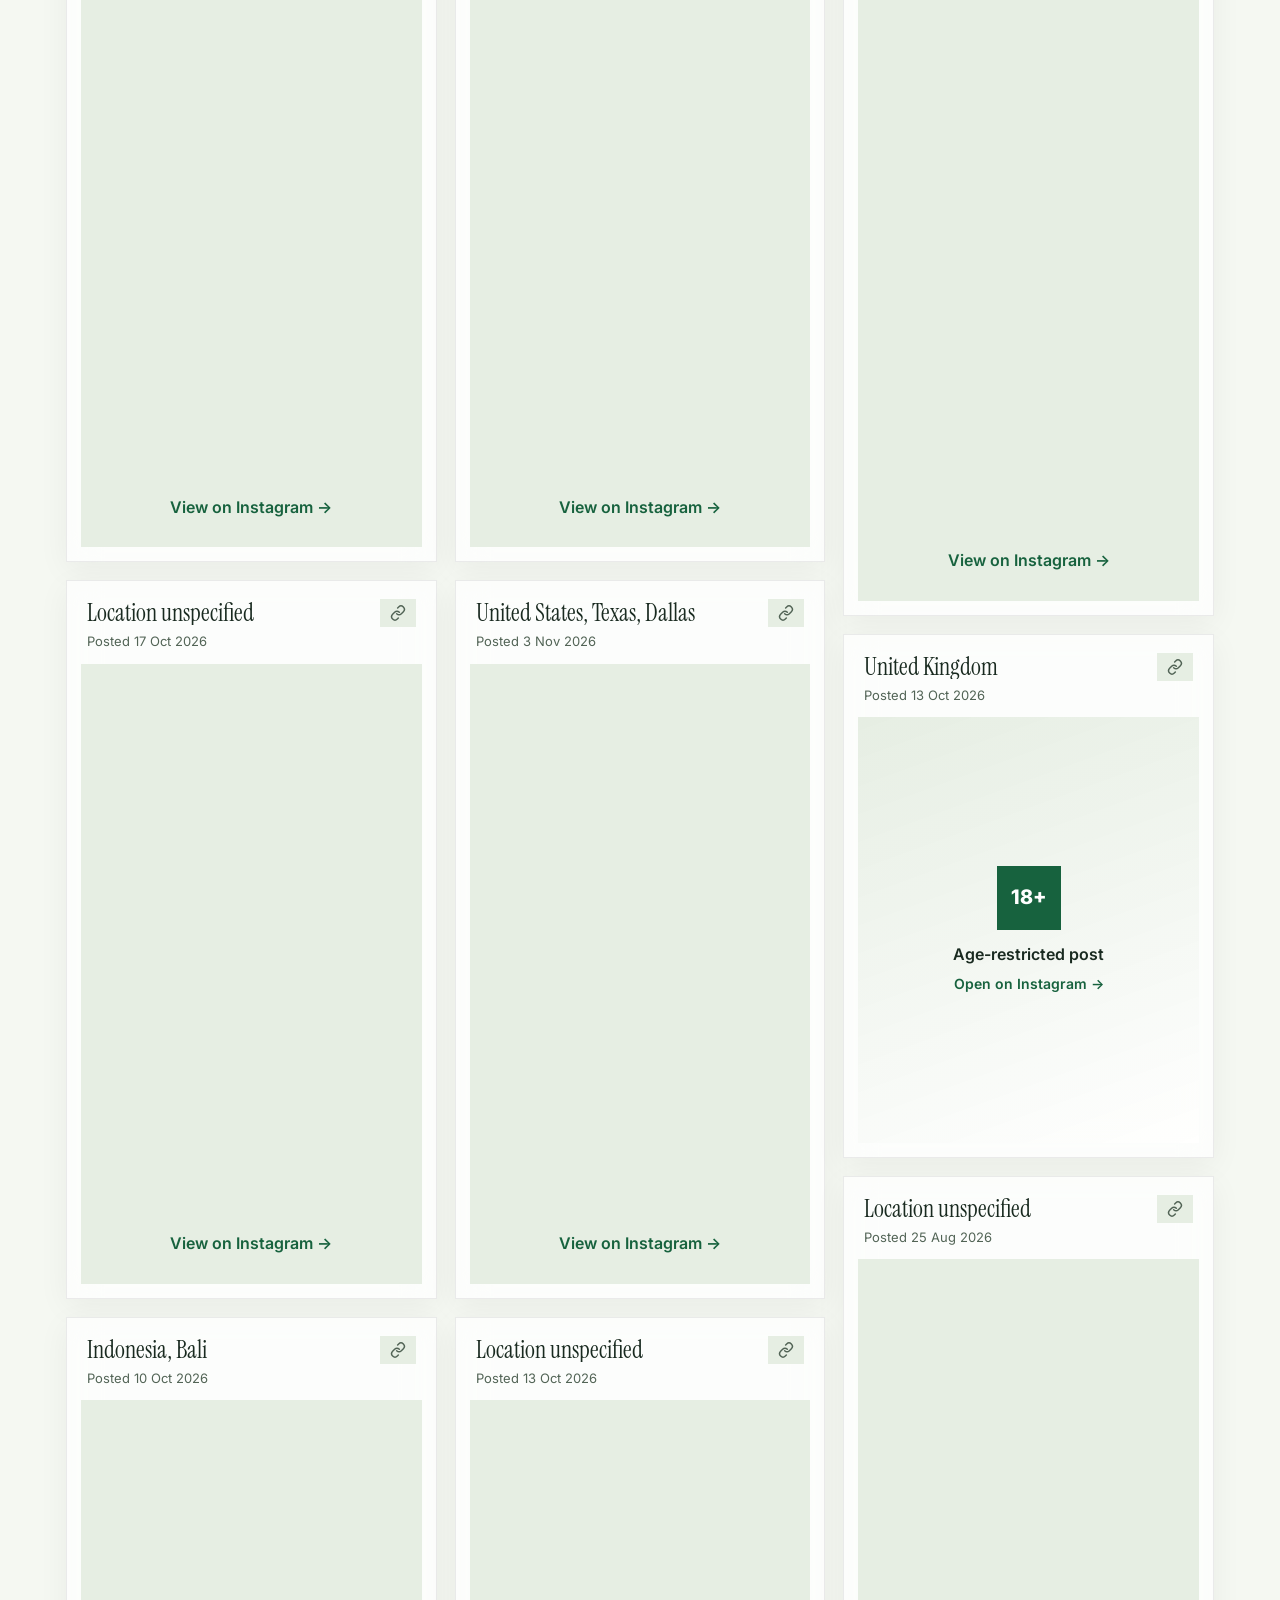
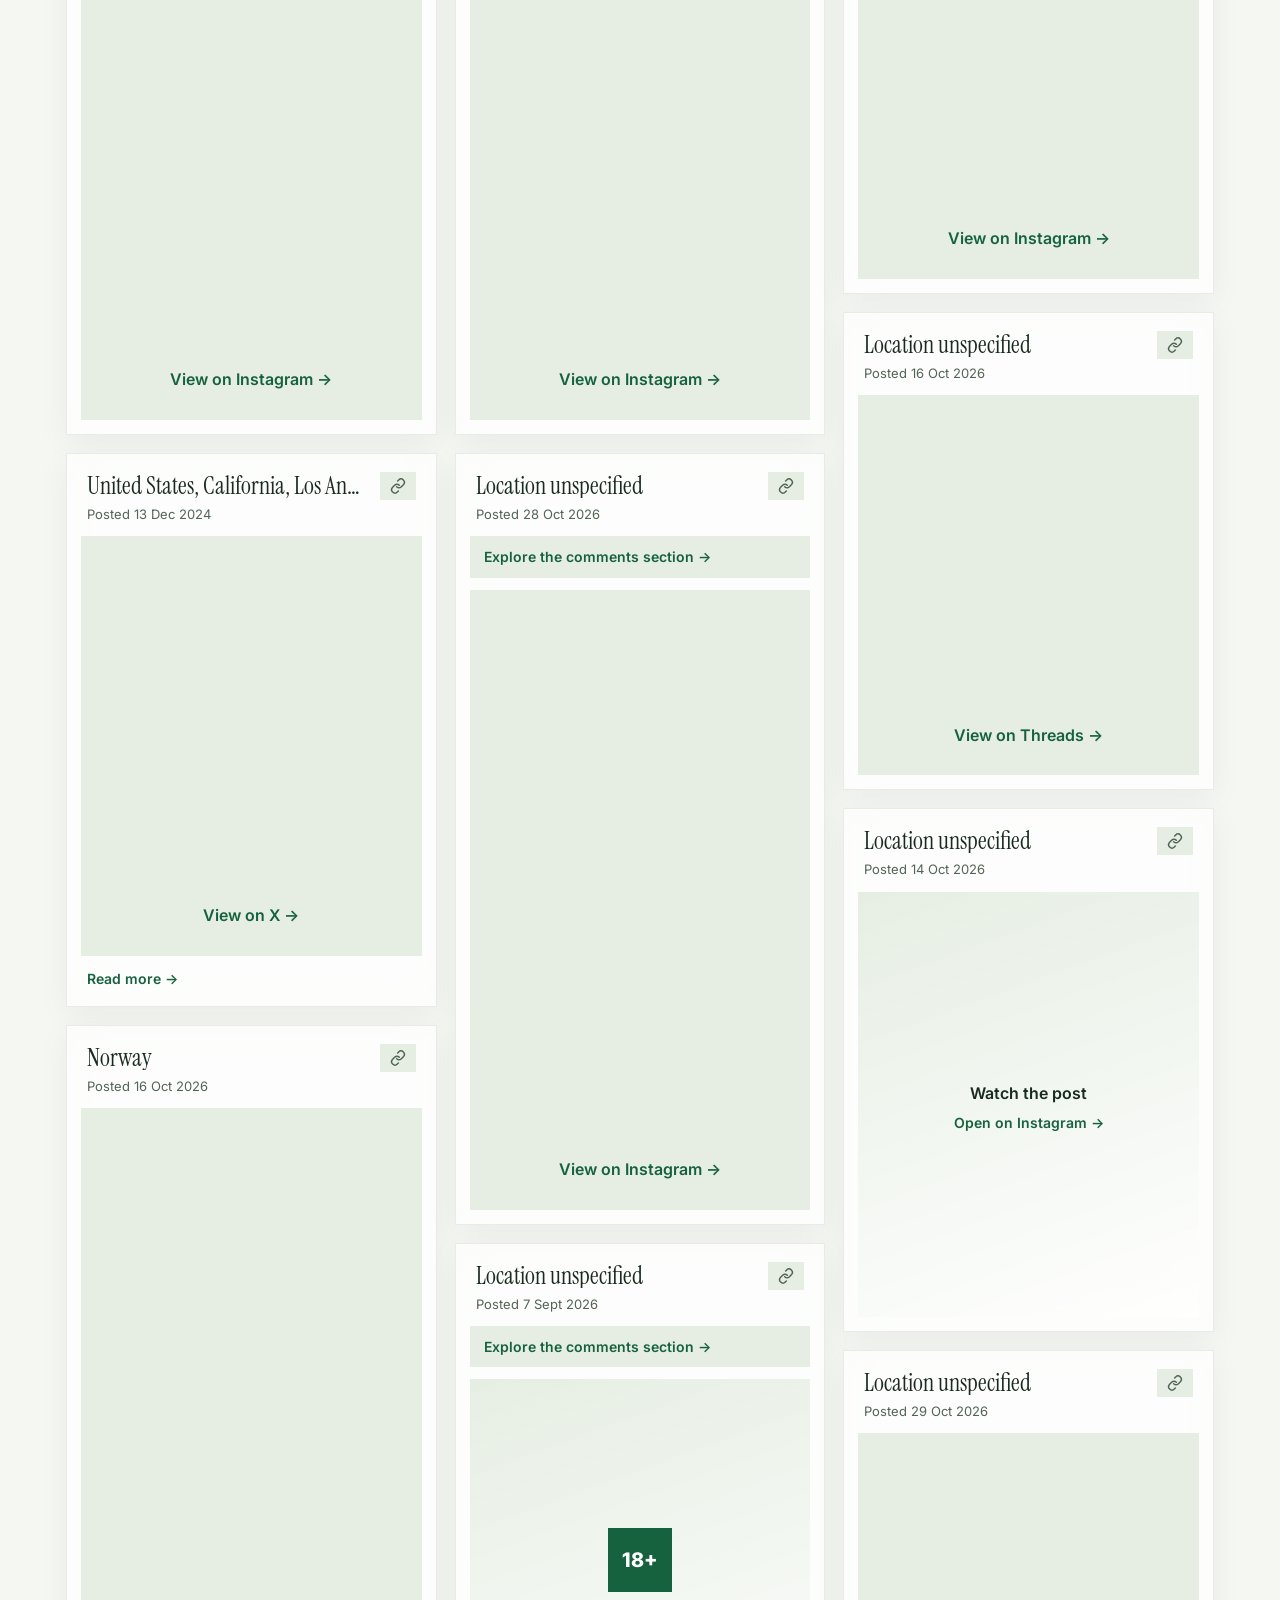
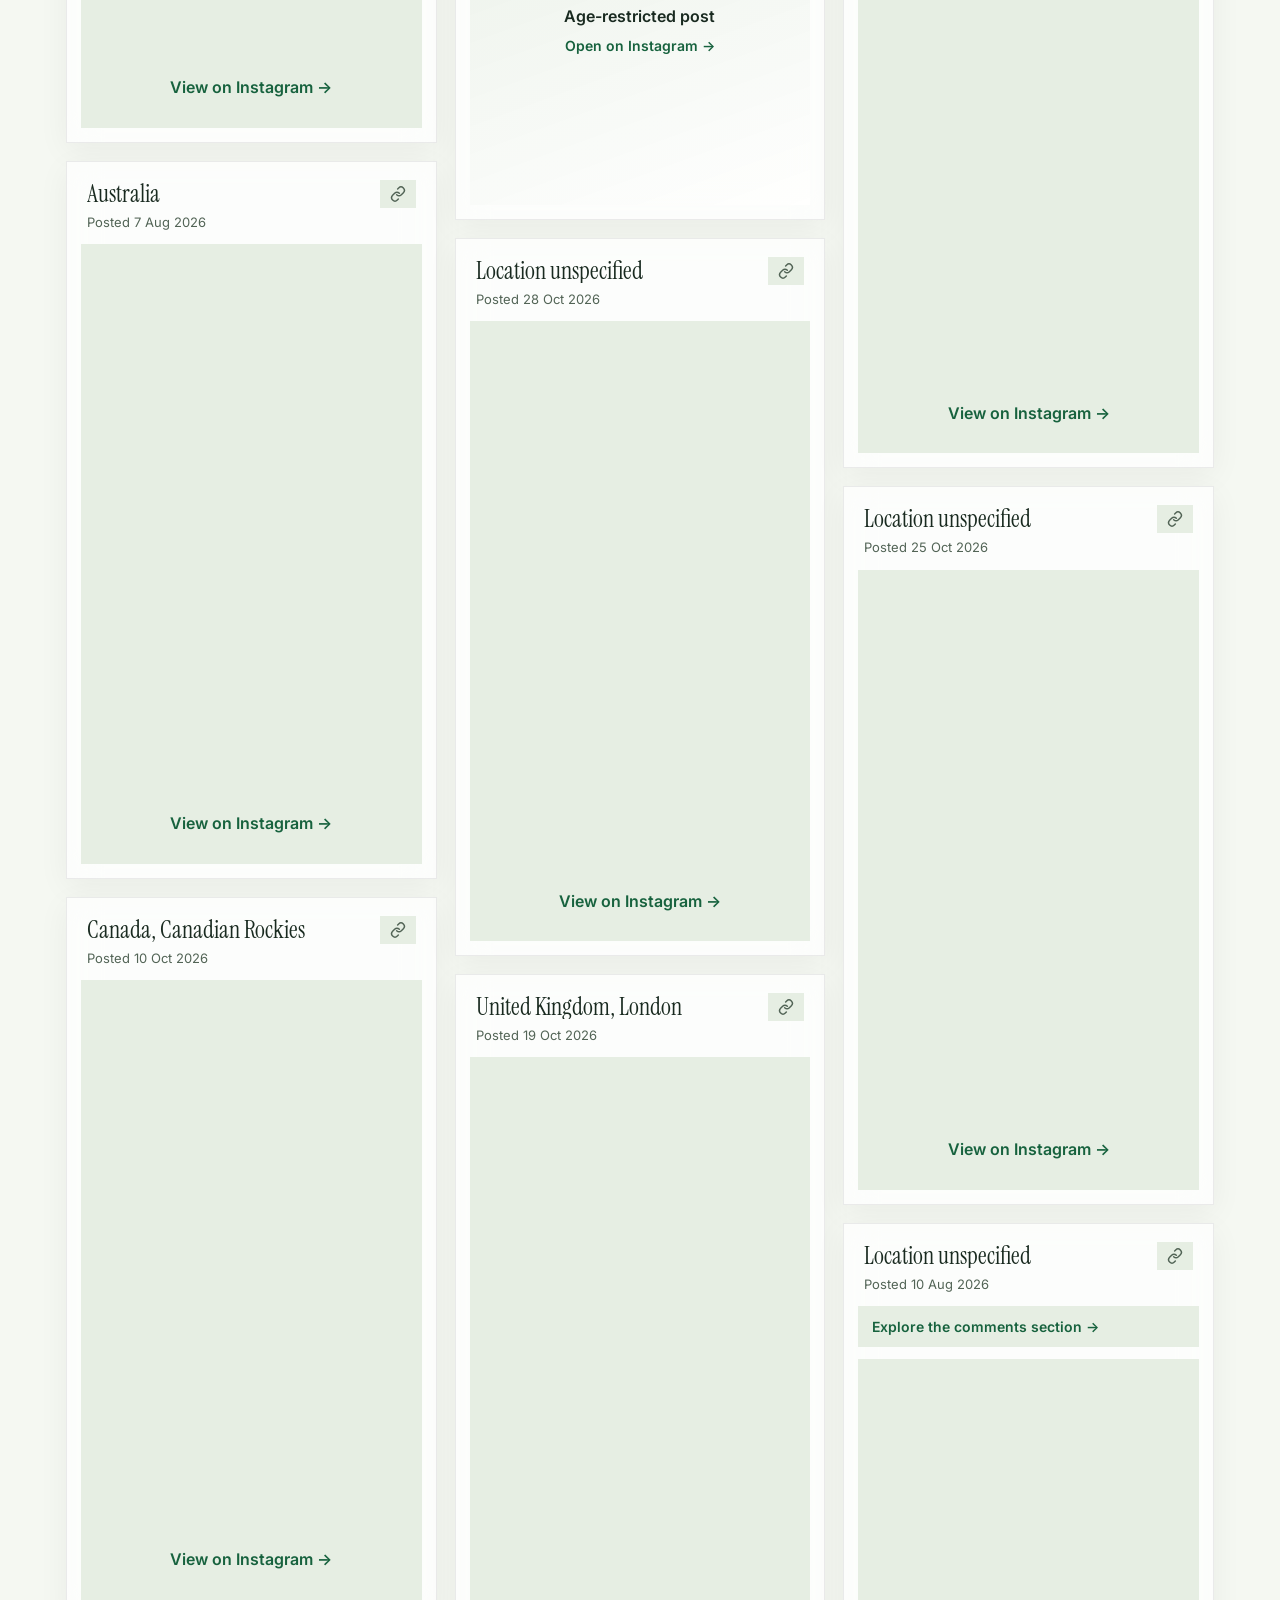
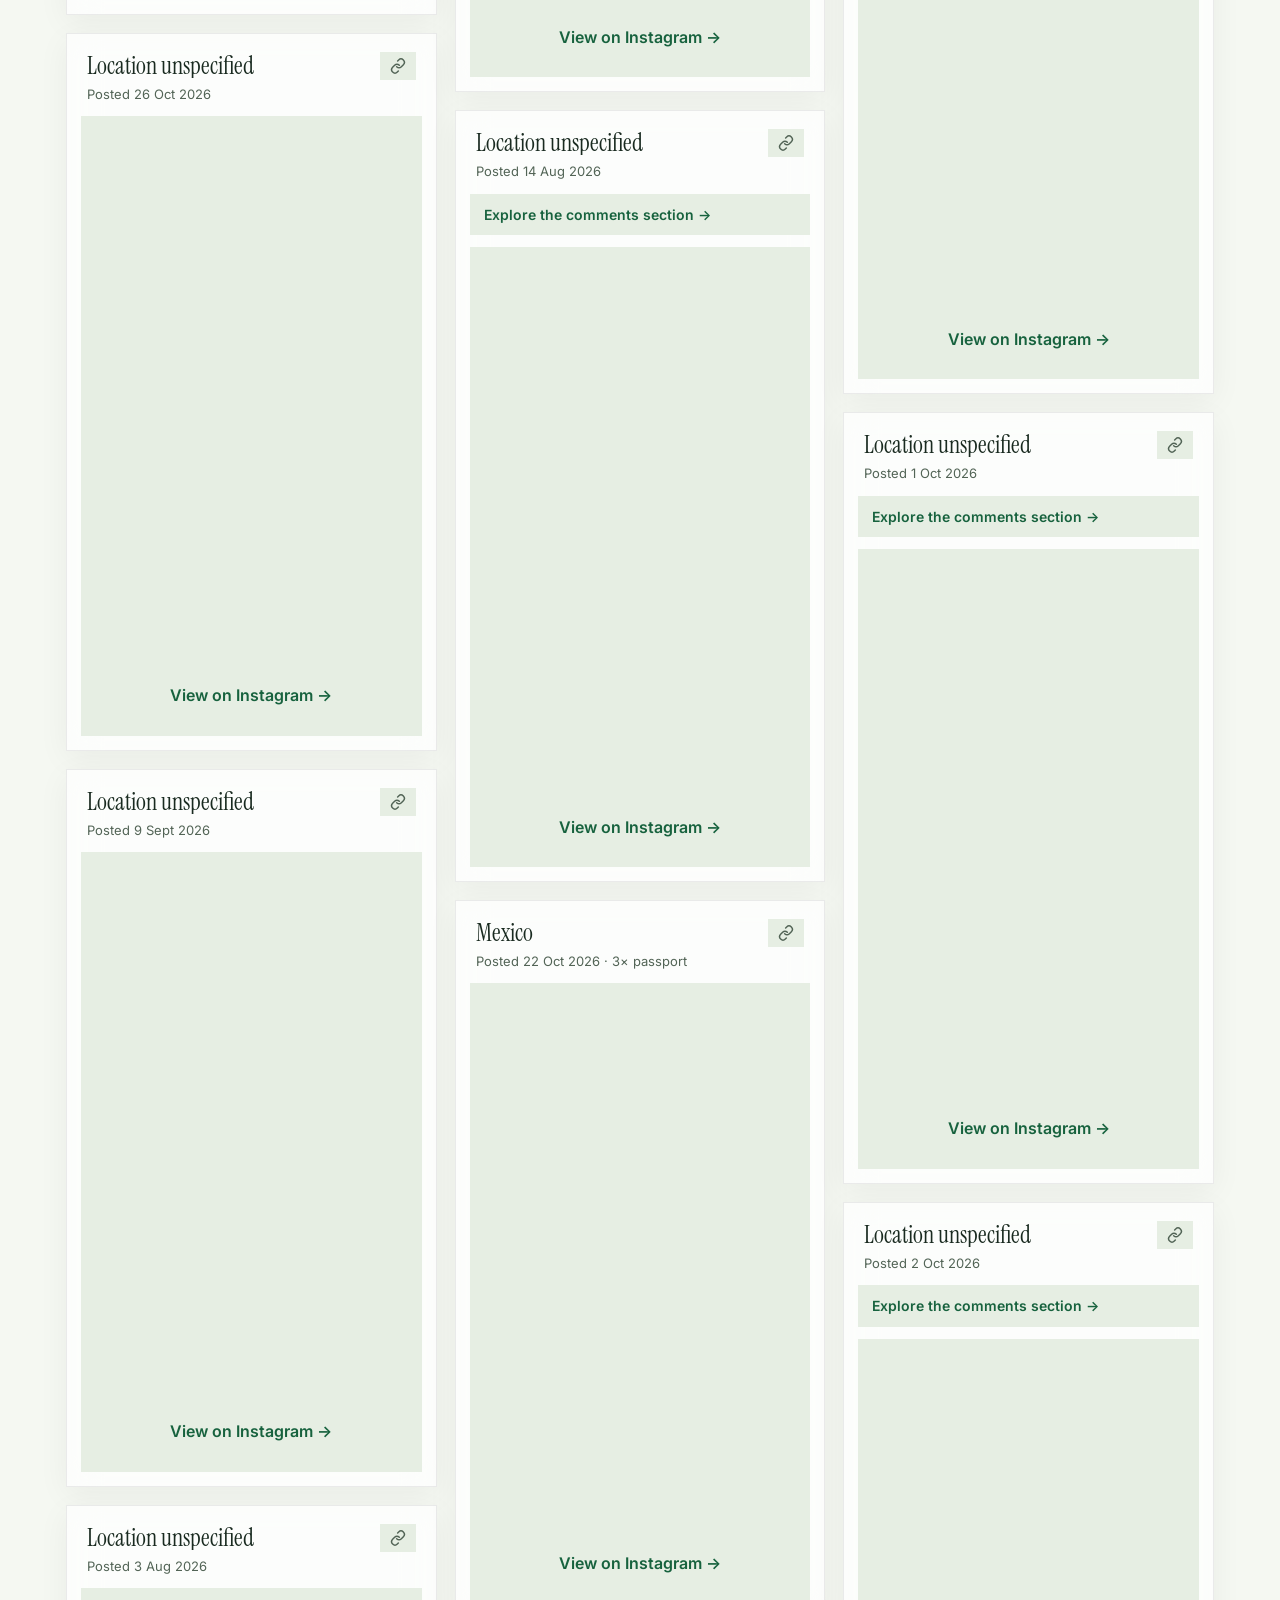
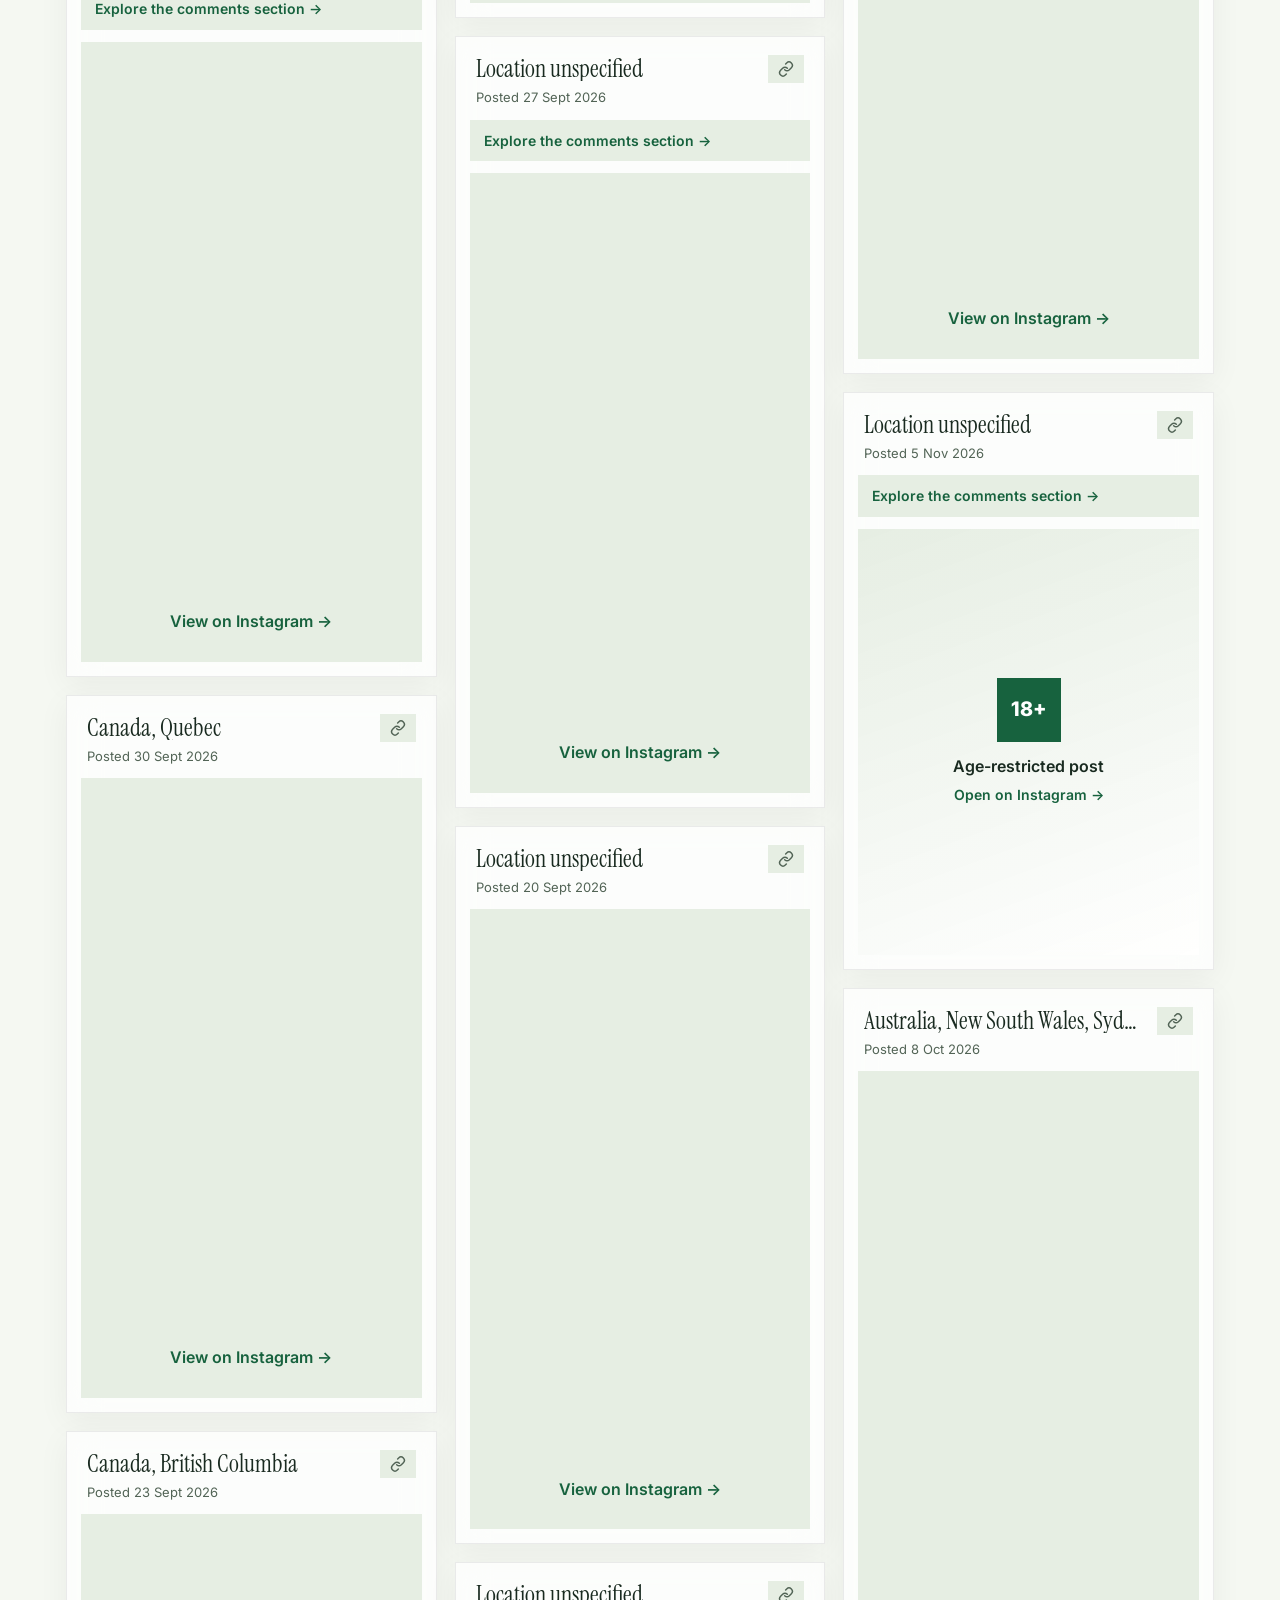
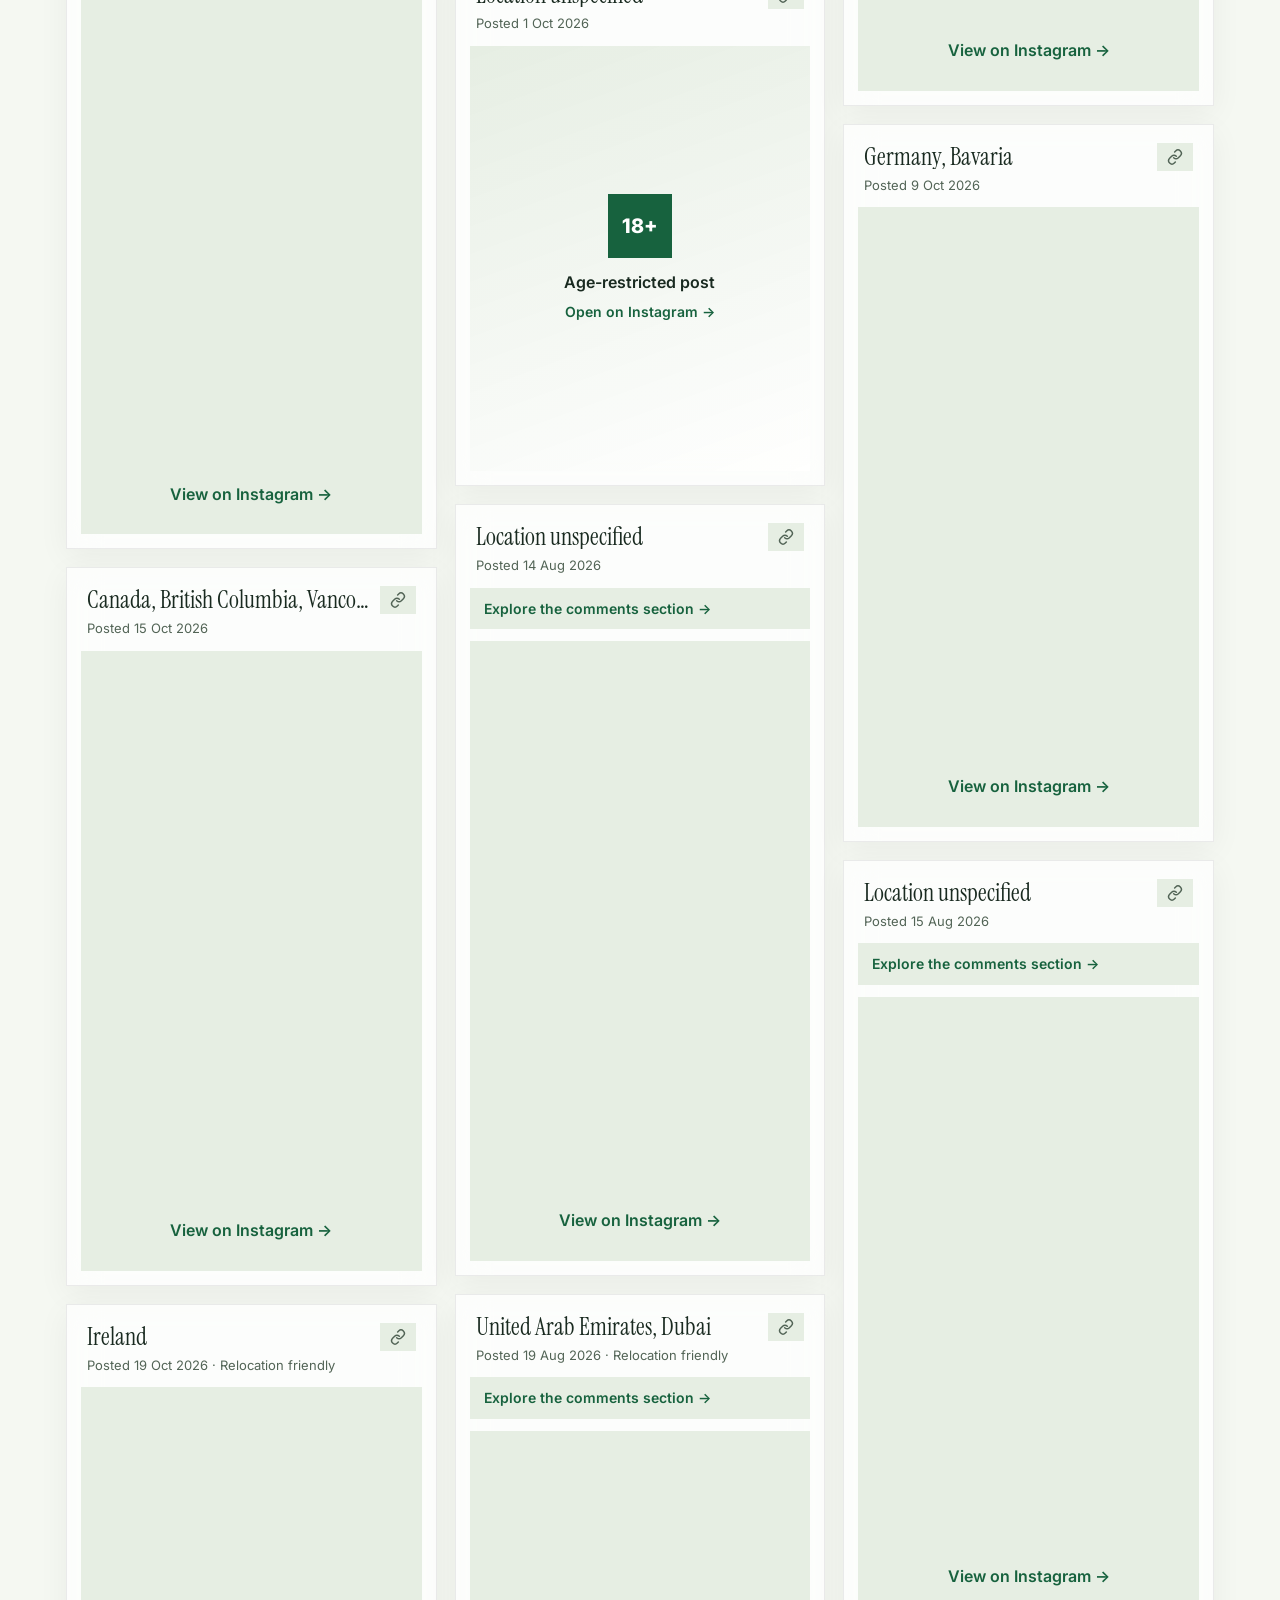
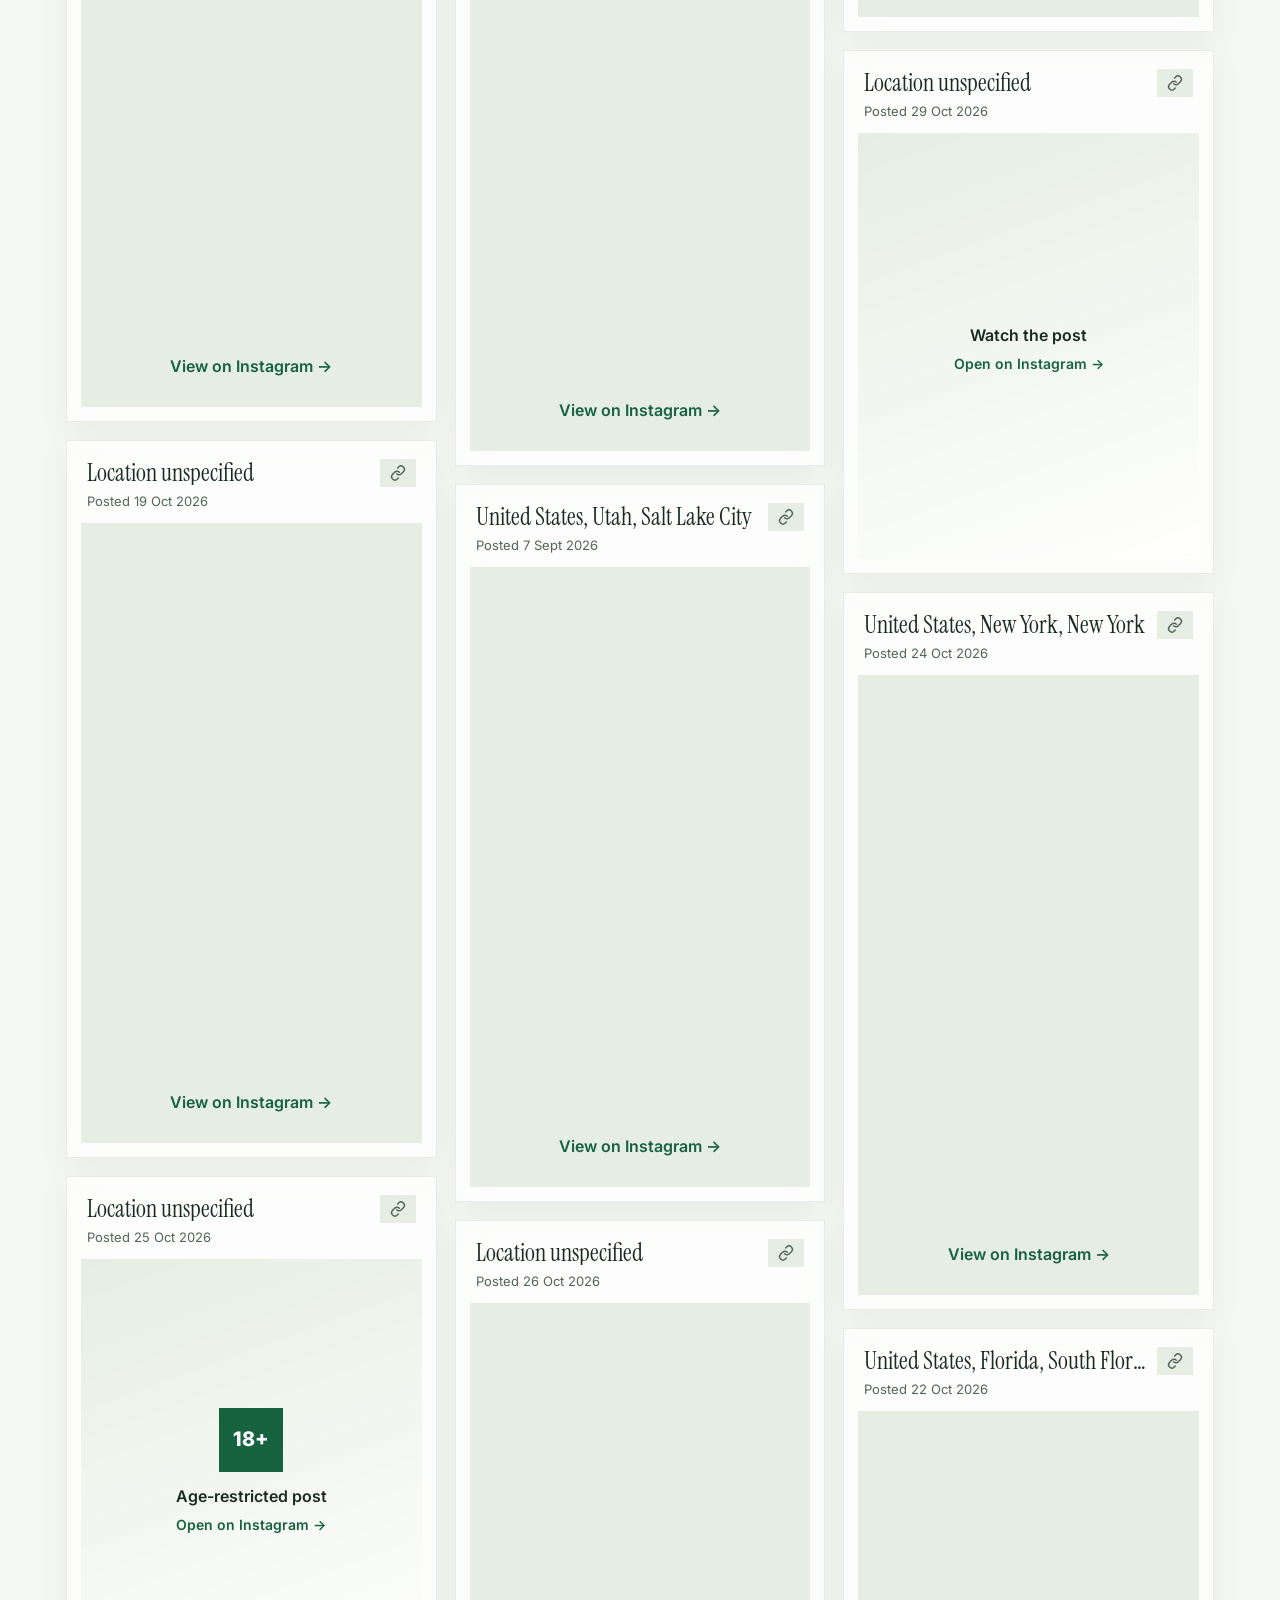
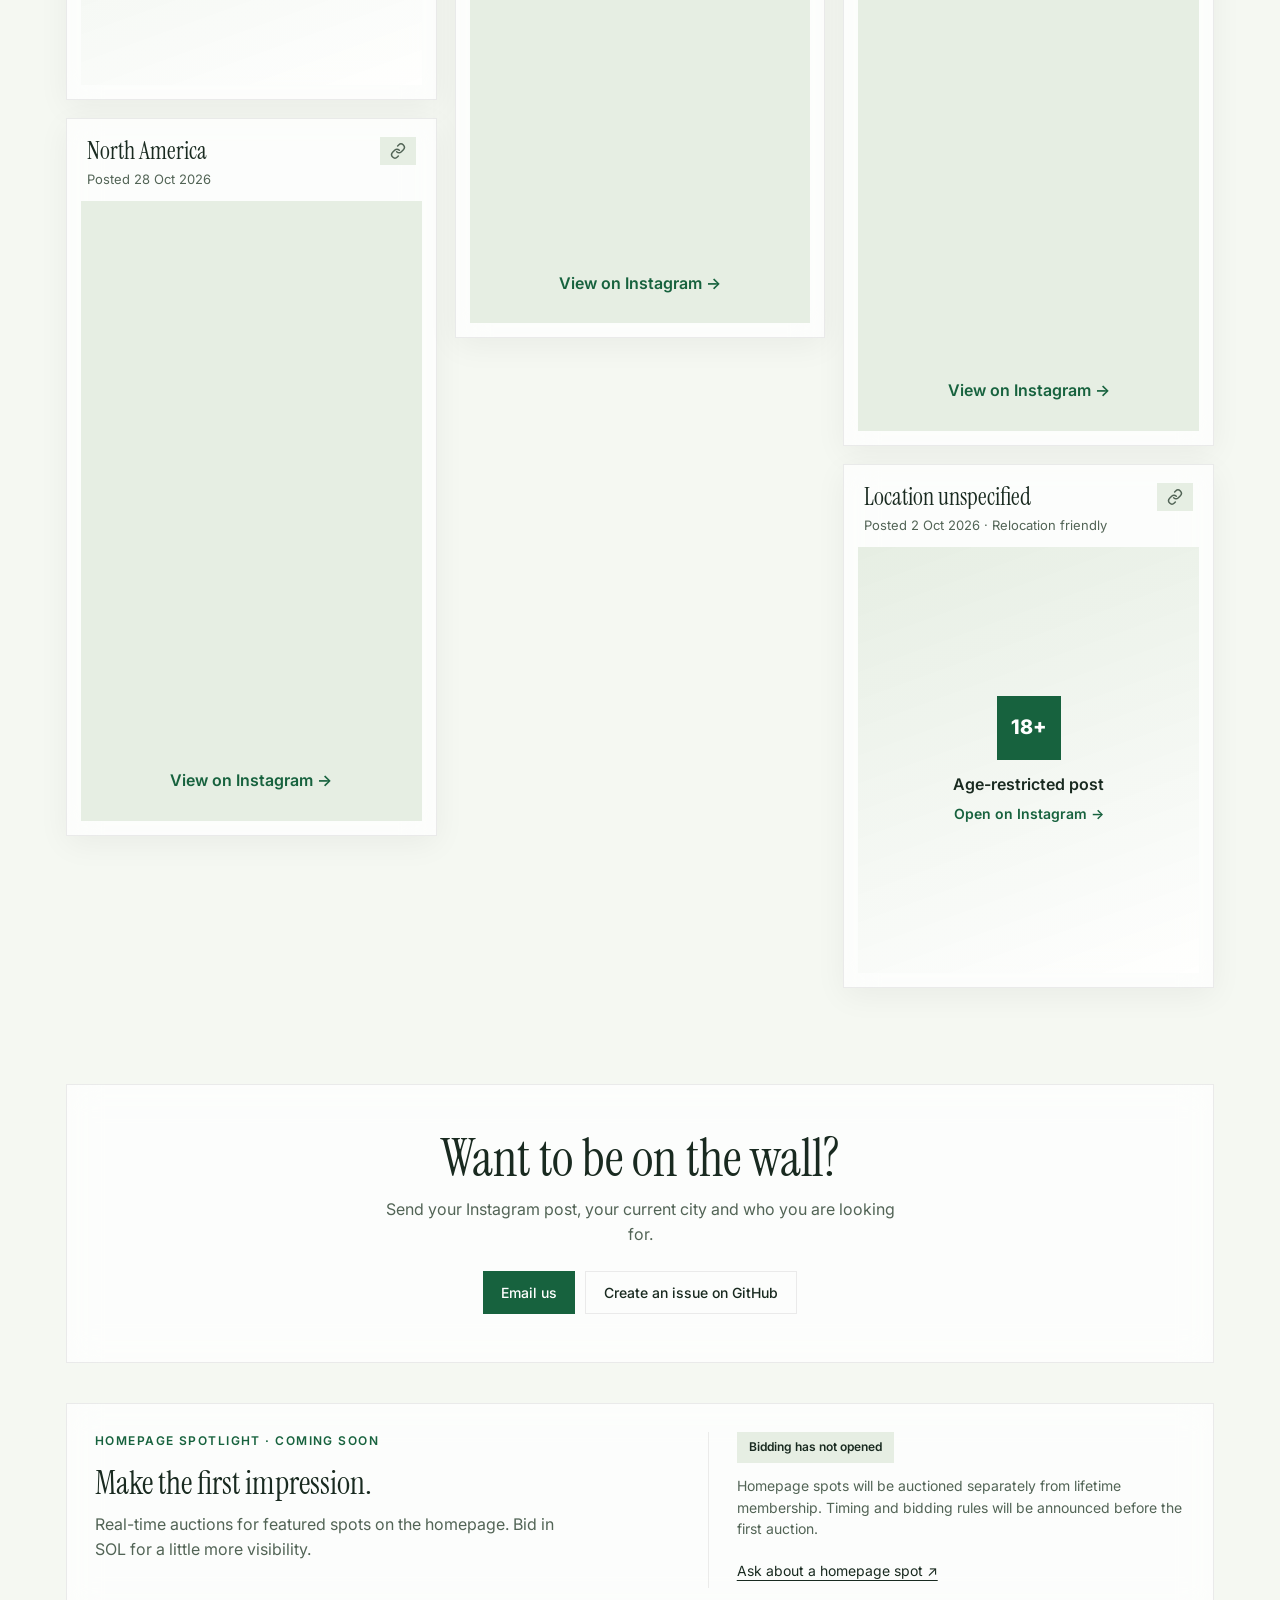
==== commit 920404a0: "Use square green styling and show mobile buy action above the fold" ====
--- a/index.html
+++ b/index.html
@@ -8,7 +8,7 @@
   <link rel="preconnect" href="https://fonts.googleapis.com">
   <link rel="preconnect" href="https://fonts.gstatic.com" crossorigin>
   <link href="https://fonts.googleapis.com/css2?family=Instrument+Serif:ital@0;1&family=Inter:wght@400;500;600&display=swap" rel="stylesheet">
-  <link rel="stylesheet" href="/style.css?v=value-first-3">
+  <link rel="stylesheet" href="/style.css?v=green-square-4">
   <!-- Open connections to the embed hosts early, so posts appear faster -->
   <link rel="preconnect" href="https://www.instagram.com">
   <link rel="preconnect" href="https://scontent.cdninstagram.com" crossorigin>
@@ -18,7 +18,7 @@
   <style>
     .grid { display: grid; gap: 18px; grid-template-columns: repeat(auto-fill, minmax(250px, 1fr)); }
     .card {
-      position: relative; aspect-ratio: 3 / 4; border-radius: 24px; overflow: hidden;
+      position: relative; aspect-ratio: 3 / 4; border-radius: 0; overflow: hidden;
       background: linear-gradient(135deg, var(--blob-1), var(--blob-3));
       color: #fff; isolation: isolate;
       transition: transform .25s ease, box-shadow .25s ease;
@@ -37,7 +37,7 @@
     .top { position: absolute; top: 14px; left: 14px; right: 14px; display: flex; gap: 6px; flex-wrap: wrap; }
     .tag {
       background: rgba(0,0,0,.35); backdrop-filter: blur(10px); -webkit-backdrop-filter: blur(10px);
-      border-radius: 999px; padding: 4px 11px; font-size: 12px; font-weight: 500;
+      border-radius: 0; padding: 4px 11px; font-size: 12px; font-weight: 500;
     }
     .tag.ex { background: var(--accent); }
     .bottom { position: absolute; left: 18px; right: 18px; bottom: 18px; display: flex; flex-direction: column; gap: 6px; }
@@ -58,7 +58,7 @@
       .grid.has-embeds > * { margin-bottom: 0; }
     }
     .ecard {
-      background: var(--surface); border: 1px solid var(--line); border-radius: 24px;
+      background: var(--surface); border: 1px solid var(--line); border-radius: 0;
       padding: 14px; backdrop-filter: blur(16px); -webkit-backdrop-filter: blur(16px);
       box-shadow: 0 8px 30px rgba(0,0,0,.05);
     }
@@ -69,7 +69,7 @@
     .ecard .head .date { grid-column: 1 / -1; }
     .permalink {
       font-size: 13px; font-weight: 600; color: var(--muted); text-decoration: none;
-      min-width: 32px; height: 28px; padding: 0 10px; border-radius: 999px;
+      min-width: 32px; height: 28px; padding: 0 10px; border-radius: 0;
       display: inline-grid; place-items: center; background: var(--chip);
       transition: color .15s ease, background .15s ease;
     }
@@ -81,7 +81,7 @@
     .ecard .tag { background: var(--chip); color: var(--text); backdrop-filter: none; white-space: nowrap; }
     .ecard .notice {
       display: flex; flex-direction: column; gap: 2px; margin: -2px -2px 14px; padding: 16px 18px;
-      border-radius: 16px; color: #fff; background: linear-gradient(120deg, #ea580c, #f97316);
+      border-radius: 0; color: #fff; background: linear-gradient(120deg, #ea580c, #f97316);
       box-shadow: 0 8px 24px rgba(234, 88, 12, .3);
     }
     .ecard .notice strong { font-size: 18px; letter-spacing: -0.01em; }
@@ -91,18 +91,18 @@
     }
     .ecard .more:hover { text-decoration: underline; }
     .ecard .note {
-      display: block; margin: 0 0 12px; padding: 10px 14px; border-radius: 12px; background: var(--chip);
+      display: block; margin: 0 0 12px; padding: 10px 14px; border-radius: 0; background: var(--chip);
       color: var(--accent); font-weight: 600; font-size: 14px; text-decoration: none;
     }
     .ecard .note:hover { text-decoration: underline; }
     .filters { display: flex; flex-wrap: wrap; gap: 8px; margin: 0 0 20px; }
     .filters a {
-      padding: 8px 14px; border-radius: 999px; background: var(--chip); color: var(--text);
+      padding: 8px 14px; border-radius: 0; background: var(--chip); color: var(--text);
       font-weight: 600; font-size: 14px; text-decoration: none;
     }
     .filters a[aria-current] { background: var(--accent); color: #fff; }
     .ecard .fallback {
-      display: block; padding: 28px; border-radius: 16px; background: var(--chip);
+      display: block; padding: 28px; border-radius: 0; background: var(--chip);
       color: var(--accent); font-weight: 600; text-decoration: none; text-align: center;
     }
     .empty { color: var(--muted); padding: 60px 0; text-align: center; }
@@ -132,7 +132,12 @@
       <h1>Find your people.<br>Grow something <em>real.</em></h1>
       <p class="lede">Discover people through their real posts, see where they are in the world, and explore ideas for building better relationships.</p>
       <p class="connection-mission">We believe the world would be a better place with more people happily in love.</p>
-      <div class="connection-actions"><a class="btn" href="#grid">Explore the people ↓</a><a class="connection-secondary" href="#membership">Why become a member?</a></div>
+      <div class="hero-purchase">
+        <p class="hero-offer-note">Solana Breakpoint · In person only · Very limited offer</p>
+        <button class="btn hero-buy" type="button" data-membership-open hidden>Buy now · 1 SOL lifetime ↗</button>
+        <noscript><a class="btn hero-buy" href="#membership">Lifetime membership · 1 SOL</a></noscript>
+      </div>
+      <div class="connection-actions"><a class="connection-secondary" href="#grid">Explore the people ↓</a><a class="connection-secondary" href="#membership">Why become a member?</a></div>
     </header>
 
     <section class="connection-values" aria-label="What you can explore">
--- a/style.css
+++ b/style.css
@@ -1,24 +1,25 @@
 :root {
-  --bg: #fbf8f6;
+  --bg: #f5f8f2;
   --surface: rgba(255, 255, 255, 0.72);
-  --text: #17141a;
-  --muted: #6d6773;
+  --text: #192a20;
+  --muted: #526456;
   --line: rgba(23, 20, 26, 0.08);
-  --accent: #ff4f6d;
-  --accent-2: #ff9a5a;
-  --chip: #f1ecef;
+  --accent: #17623e;
+  --accent-2: #17623e;
+  --chip: #e6eee3;
   --blob-1: #ffd5df;
   --blob-2: #ffe6cf;
   --blob-3: #e5dcff;
 }
 @media (prefers-color-scheme: dark) {
   :root {
-    --bg: #0f0d12;
-    --surface: rgba(28, 25, 32, 0.72);
-    --text: #f4f0f6;
-    --muted: #a49cab;
+    --bg: #101b14;
+    --surface: rgba(26, 42, 32, 0.9);
+    --text: #f0f6ee;
+    --muted: #b0c3b2;
     --line: rgba(255, 255, 255, 0.08);
-    --chip: #26222b;
+    --chip: #223329;
+    --accent: #86d2a5;
     --blob-1: #4a1a2a;
     --blob-2: #45281a;
     --blob-3: #2a2148;
@@ -33,8 +34,8 @@
   -webkit-font-smoothing: antialiased;
   overflow-x: hidden;
 }
-.blobs { position: fixed; inset: 0; z-index: -1; pointer-events: none; filter: blur(80px); opacity: .9; }
-.blobs span { position: absolute; border-radius: 50%; }
+.blobs { display: none; position: fixed; inset: 0; z-index: -1; pointer-events: none; filter: blur(80px); opacity: .9; }
+.blobs span { position: absolute; border-radius: 0; }
 .blobs span:nth-child(1) { width: 520px; height: 520px; background: var(--blob-1); top: -160px; left: -120px; }
 .blobs span:nth-child(2) { width: 460px; height: 460px; background: var(--blob-2); top: -80px; right: -140px; }
 .blobs span:nth-child(3) { width: 420px; height: 420px; background: var(--blob-3); top: 320px; left: 35%; }
@@ -46,11 +47,12 @@
 .logo b { color: var(--accent); }
 .btn {
   display: inline-flex; align-items: center; gap: 6px;
-  background: var(--text); color: var(--bg); text-decoration: none;
-  padding: 10px 18px; border-radius: 999px; font-weight: 500; font-size: 14px;
+  background: #17623e; color: #fff; text-decoration: none;
+  padding: 10px 18px; border-radius: 0; font-weight: 500; font-size: 14px;
   transition: transform .15s ease;
 }
 .btn:hover { transform: translateY(-1px); }
+.btn:not(.ghost):hover { background: #104b2e; }
 
 header { padding: 56px 0 40px; }
 h1 {
@@ -64,7 +66,7 @@
 }
 
 .join {
-  margin: 96px 0 40px; padding: 48px 32px; border-radius: 32px; text-align: center;
+  margin: 96px 0 40px; padding: 48px 32px; border-radius: 0; text-align: center;
   background: var(--surface); border: 1px solid var(--line);
   backdrop-filter: blur(16px); -webkit-backdrop-filter: blur(16px);
 }
@@ -81,7 +83,7 @@
 .navlinks { display: flex; align-items: center; gap: 4px; flex-wrap: wrap; justify-content: flex-end; }
 .navlinks a:not(.btn) {
   color: var(--text); text-decoration: none; font-size: 14px; font-weight: 500;
-  padding: 8px 12px; border-radius: 999px;
+  padding: 8px 12px; border-radius: 0;
 }
 .navlinks a:not(.btn):hover, .navlinks a[aria-current="page"] { background: var(--chip); }
 .logo { color: var(--text); text-decoration: none; }
@@ -106,22 +108,22 @@
 }
 .prose p { color: var(--muted); font-size: 18px; }
 .panel {
-  background: var(--surface); border: 1px solid var(--line); border-radius: 24px;
+  background: var(--surface); border: 1px solid var(--line); border-radius: 0;
   backdrop-filter: blur(16px); -webkit-backdrop-filter: blur(16px);
 }
 .figure { margin: 0; }
-.figure img { width: 100%; height: auto; display: block; border-radius: 20px; border: 1px solid var(--line); }
+.figure img { width: 100%; height: auto; display: block; border-radius: 0; border: 1px solid var(--line); }
 .figure figcaption { color: var(--muted); font-size: 13px; margin-top: 8px; }
 
 /* Instagram / X embed frames (see embeds.js) */
-.frame { position: relative; border-radius: 16px; overflow: hidden; background: var(--chip); }
+.frame { position: relative; border-radius: 0; overflow: hidden; background: var(--chip); }
 .frame iframe { display: block; width: 100%; border: 0; background: transparent; position: relative; }
 .frame.ig iframe { height: 620px; }
 .frame.x iframe { height: 420px; }
 .frame .fallback { position: absolute; inset: auto 0 0 0; }
 .frame.ready { background: transparent; }
 .frame .fallback {
-  display: block; padding: 28px; border-radius: 16px; background: var(--chip);
+  display: block; padding: 28px; border-radius: 0; background: var(--chip);
   color: var(--accent); font-weight: 600; text-decoration: none; text-align: center;
 }
 
@@ -132,7 +134,7 @@
   background: linear-gradient(160deg, var(--chip), var(--surface));
 }
 .frame.restricted .r-badge {
-  width: 64px; height: 64px; border-radius: 50%; display: grid; place-items: center;
+  width: 64px; height: 64px; border-radius: 0; display: grid; place-items: center;
   font-weight: 800; font-size: 20px; color: #fff; background: linear-gradient(135deg, var(--accent), var(--accent-2));
 }
 .frame.restricted .r-title { font-weight: 600; margin-top: 6px; }
@@ -162,14 +164,14 @@
 button.btn { font-family: inherit; border: 0; cursor: pointer; }
 button.btn.ghost { border: 1px solid var(--line); }
 .membership-offer { padding: 28px; scroll-margin-top: 16px; }
-.offer-exclusive { display: inline-flex; align-items: center; gap: 7px; color: #873044; background: #ffe4e9; padding: 6px 10px; border-radius: 8px; font-size: 12px; font-weight: 600; margin: 0 0 22px; }
+.offer-exclusive { display: inline-flex; align-items: center; gap: 7px; color: #244f38; background: #e3efdf; padding: 6px 10px; border-radius: 0; font-size: 12px; font-weight: 600; margin: 0 0 22px; }
 .offer-price-row { display: flex; align-items: center; gap: 12px; justify-content: space-between; }
 .membership-offer h2, .homepage-auction h2, .membership-checkout h2 { font: 400 36px/1.05 'Instrument Serif', Georgia, serif; margin: 0; }
 .membership-price { flex: none; font: 400 68px/.95 'Instrument Serif', Georgia, serif; margin: 0; letter-spacing: -.04em; text-align: center; }
 .membership-price span { display: block; font: 600 13px/1.5 Inter, sans-serif; letter-spacing: .05em; }
 .membership-caption { font-size: 13px; color: var(--muted); margin: 8px 0 0; }
-.founder-badge { display: flex; gap: 10px; align-items: center; padding: 14px; border: 1px solid #b7c9be; background: #eff7f1; color: #244f38; border-radius: 12px; margin-top: 22px; }
-.badge-mark { border: 1px solid currentColor; border-radius: 50%; width: 30px; height: 30px; display: grid; place-items: center; flex: none; }
+.founder-badge { display: flex; gap: 10px; align-items: center; padding: 14px; border: 1px solid #b7c9be; background: #eff7f1; color: #244f38; border-radius: 0; margin-top: 22px; }
+.badge-mark { border: 1px solid currentColor; border-radius: 0; width: 30px; height: 30px; display: grid; place-items: center; flex: none; }
 .founder-badge strong { display: block; font-size: 13px; }
 .founder-badge span:not(.badge-mark) { display: block; font-size: 12px; opacity: .8; margin-top: 1px; }
 .membership-description { color: var(--muted); font-size: 14px; margin: 16px 0 20px; }
@@ -179,7 +181,7 @@
 .homepage-auction p:not(.eyebrow) { color: var(--muted); max-width: 480px; margin: 12px 0 0; }
 .homepage-auction h2 { font-size: 32px; }
 .auction-status { border-left: 1px solid var(--line); padding-left: 28px; font-size: 14px; }
-.auction-label { font-size: 12px; font-weight: 600; background: var(--chip); padding: 6px 12px; display: inline-block; border-radius: 99px; }
+.auction-label { font-size: 12px; font-weight: 600; background: var(--chip); padding: 6px 12px; display: inline-block; border-radius: 0; }
 .auction-status a { color: var(--text); display: inline-block; margin-top: 14px; padding: 6px 0; text-underline-offset: 4px; }
 .people-heading { margin-bottom: 24px; }
 .people-heading .section-title { font-size: clamp(30px, 4vw, 44px); margin-bottom: 8px; }
@@ -188,25 +190,25 @@
 .founder-note summary { cursor: pointer; font-weight: 500; }
 .founder-note p { color: var(--muted); margin-bottom: 0; }
 .checkout-open { overflow: hidden; }
-.membership-checkout { background: var(--bg); color: var(--text); width: min(480px, calc(100% - 32px)); max-height: calc(100dvh - 32px); overflow-y: auto; overscroll-behavior: contain; border: 1px solid var(--line); border-radius: 24px; padding: 0 24px 24px; }
+.membership-checkout { background: var(--bg); color: var(--text); width: min(480px, calc(100% - 32px)); max-height: calc(100dvh - 32px); overflow-y: auto; overscroll-behavior: contain; border: 1px solid var(--line); border-radius: 0; padding: 0 24px 24px; }
 .membership-checkout::backdrop { background: rgba(15, 13, 18, .65); backdrop-filter: blur(5px); }
 .checkout-heading { position: sticky; top: 0; z-index: 1; display: flex; align-items: center; gap: 8px; justify-content: space-between; background: var(--bg); padding: 22px 0 12px; }
 .checkout-heading .eyebrow { font-size: 10px; margin-bottom: 7px; }
 .membership-checkout h2 { font-size: 30px; }
-.checkout-close { flex: none; border: 1px solid var(--line); border-radius: 50%; background: var(--chip); color: var(--text); font-size: 24px; width: 44px; height: 44px; cursor: pointer; }
+.checkout-close { flex: none; border: 1px solid var(--line); border-radius: 0; background: var(--chip); color: var(--text); font-size: 24px; width: 44px; height: 44px; cursor: pointer; }
 .membership-checkout p { color: var(--muted); }
 .payment-context { font-size: 13px; margin: 0 0 16px; line-height: 1.65; }
 .payment-context strong { font-weight: 500; color: var(--text); }
 .wallet-primary { width: 100%; justify-content: center; min-height: 52px; font-size: 15px; }
 .wallet-help { font-size: 12px; line-height: 1.5; margin: 10px 0 18px; }
-.address-block { background: var(--chip); padding: 12px; border-radius: 12px; }
+.address-block { background: var(--chip); padding: 12px; border-radius: 0; }
 .address-block label { display: block; font-size: 11px; font-weight: 600; margin-bottom: 6px; }
 .address-copy-row { display: flex; flex-direction: column; gap: 8px; }
 #payment-recipient { resize: none; display: block; width: 100%; min-height: 42px; border: 0; background: transparent; color: var(--text); font: 13px/1.6 ui-monospace, SFMono-Regular, Consolas, monospace; overflow-wrap: anywhere; padding: 0; }
-#address-copy { justify-content: center; min-height: 44px; background: var(--surface); border-color: var(--line); border-radius: 8px; }
+#address-copy { justify-content: center; min-height: 44px; background: var(--surface); border-color: var(--line); border-radius: 0; }
 .payment-status { font-size: 12px; margin: 6px 0; min-height: 18px; }
 .payment-qr { margin: 6px 0 18px; display: flex; flex-direction: column; align-items: center; text-align: center; }
-#payment-qr { width: 192px; height: 192px; background: #fff; border-radius: 10px; overflow: hidden; }
+#payment-qr { width: 192px; height: 192px; background: #fff; border-radius: 0; overflow: hidden; }
 #payment-qr svg { display: block; width: 100%; height: 100%; }
 .payment-qr figcaption { font-size: 12px; color: var(--muted); margin-top: 8px; }
 .receipt-note { border-top: 1px solid var(--line); padding-top: 16px; font-size: 13px; }
@@ -218,7 +220,7 @@
 .payment-more[open] summary::before { content: '−'; }
 .order-note { overflow-wrap: anywhere; }
 .payment-link-label { display: block; margin-top: 12px; }
-#payment-link { width: 100%; min-height: 44px; padding: 10px; margin: 4px 0 8px; border: 1px solid var(--line); background: var(--surface); color: var(--text); border-radius: 6px; font-size: 16px; }
+#payment-link { width: 100%; min-height: 44px; padding: 10px; margin: 4px 0 8px; border: 1px solid var(--line); background: var(--surface); color: var(--text); border-radius: 0; font-size: 16px; }
 #payment-copy { min-height: 44px; }
 [hidden] { display: none !important; }
 :focus-visible { outline: 3px solid var(--accent); outline-offset: 3px; }
@@ -240,7 +242,7 @@
   .membership-reason .eyebrow { font-size: 10px; margin-bottom: 10px; }
   .membership-reason h2 { font-size: 34px; margin-bottom: 12px; }
   .membership-reason > p:not(.eyebrow) { font-size: 14px; }
-  .membership-offer { padding: 20px; width: 100%; border-radius: 20px; }
+  .membership-offer { padding: 20px; width: 100%; border-radius: 0; }
   .offer-exclusive { margin-bottom: 16px; font-size: 11px; }
   .membership-offer h2 { font-size: 32px; }
   .membership-price { font-size: 60px; }
@@ -264,3 +266,19 @@
   .membership-checkout h2 { font-size: 27px; }
 }
 @media (prefers-reduced-motion: reduce) { *, *::before, *::after { transition: none !important; scroll-behavior: auto !important; } }
+
+/* Keep the value introduction first, with a square green purchase action in view. */
+h1 em { background: none; color: var(--accent); }
+.hero-purchase { margin-top: 18px; max-width: 420px; }
+.hero-offer-note { color: var(--muted); font-size: 11px; line-height: 1.5; margin: 0 0 8px; }
+.hero-buy { width: 100%; min-height: 52px; justify-content: center; font-size: 15px; font-weight: 600; }
+.connection-actions { margin-top: 8px; }
+@media (max-width: 760px) {
+  .connection-hero { padding-top: 16px; }
+  .connection-hero .eyebrow { margin-bottom: 10px; }
+  .connection-hero h1 { font-size: clamp(36px, 10vw, 58px); }
+  .connection-hero .lede { font-size: 14px; line-height: 1.5; margin-top: 12px; }
+  .connection-mission { font-size: 20px; line-height: 1.25; margin-top: 12px; }
+  .hero-purchase { margin-top: 14px; }
+  .connection-actions { margin-top: 4px; }
+}
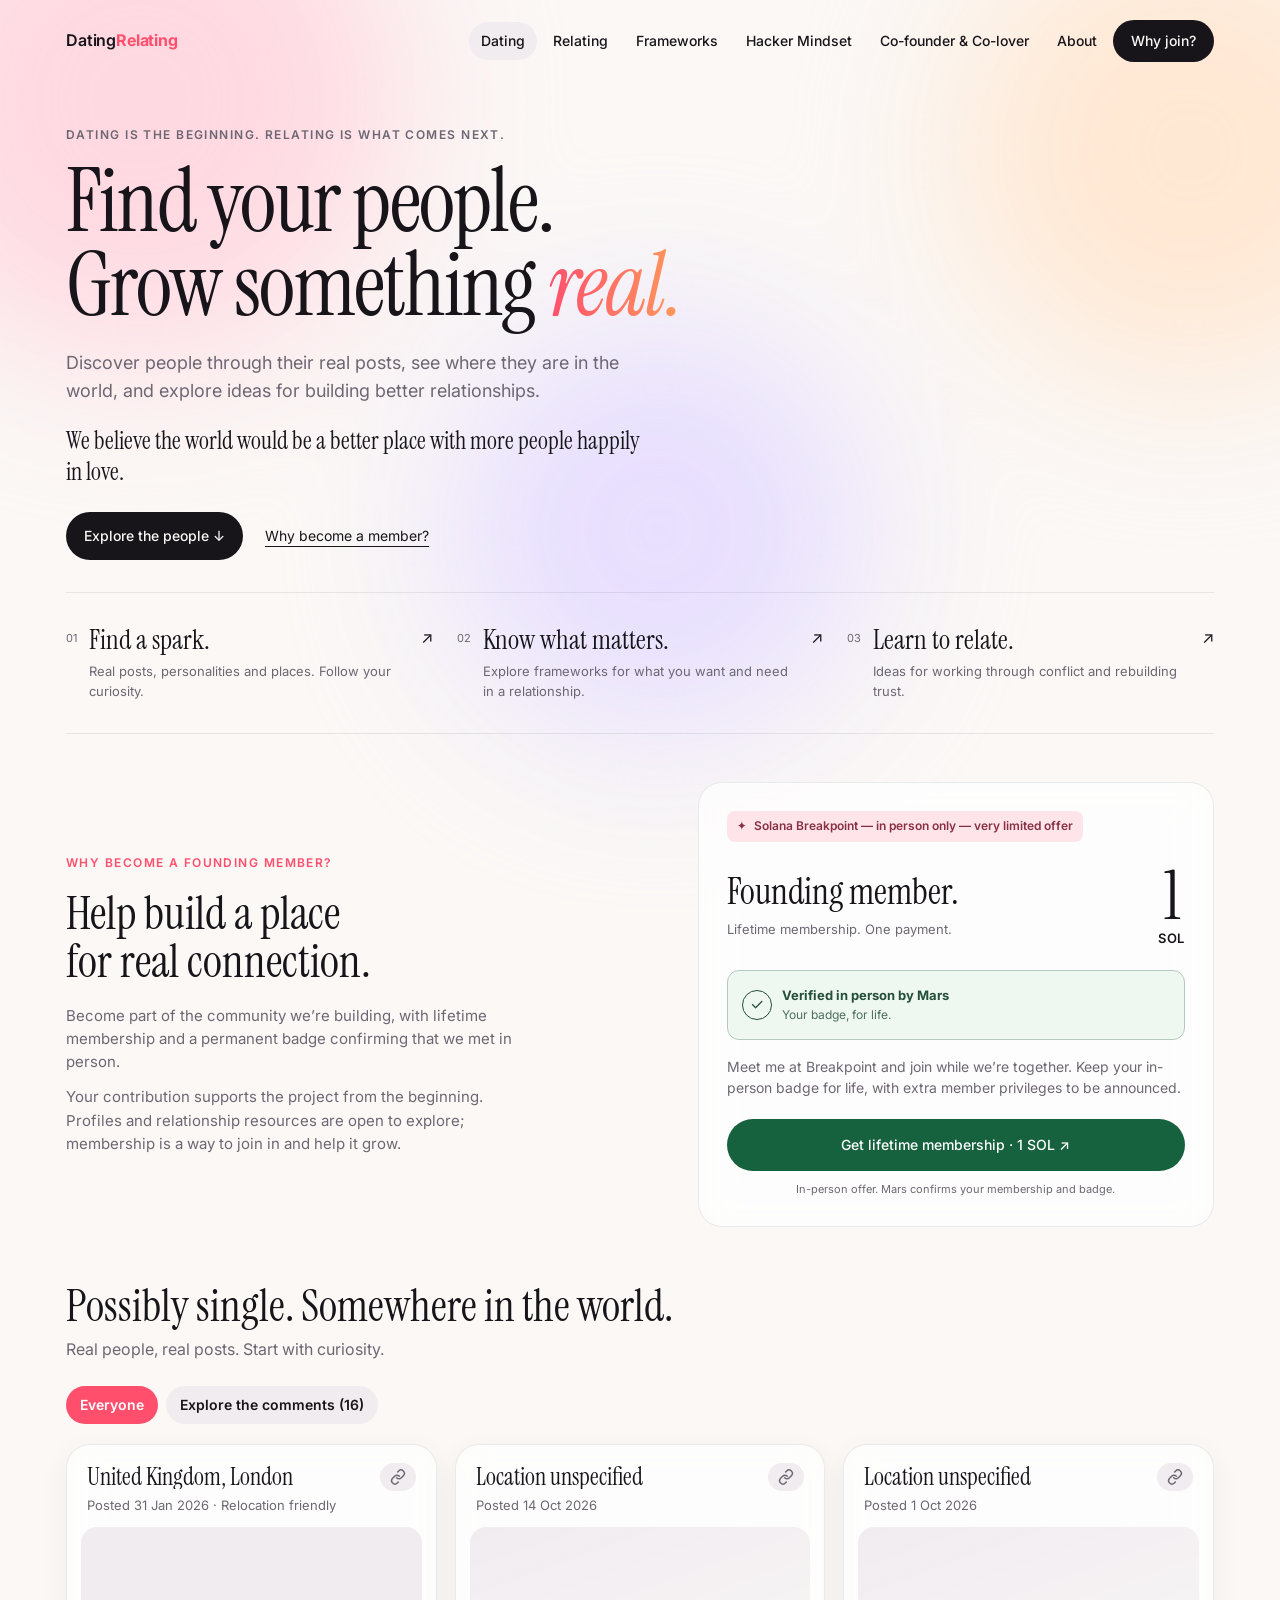
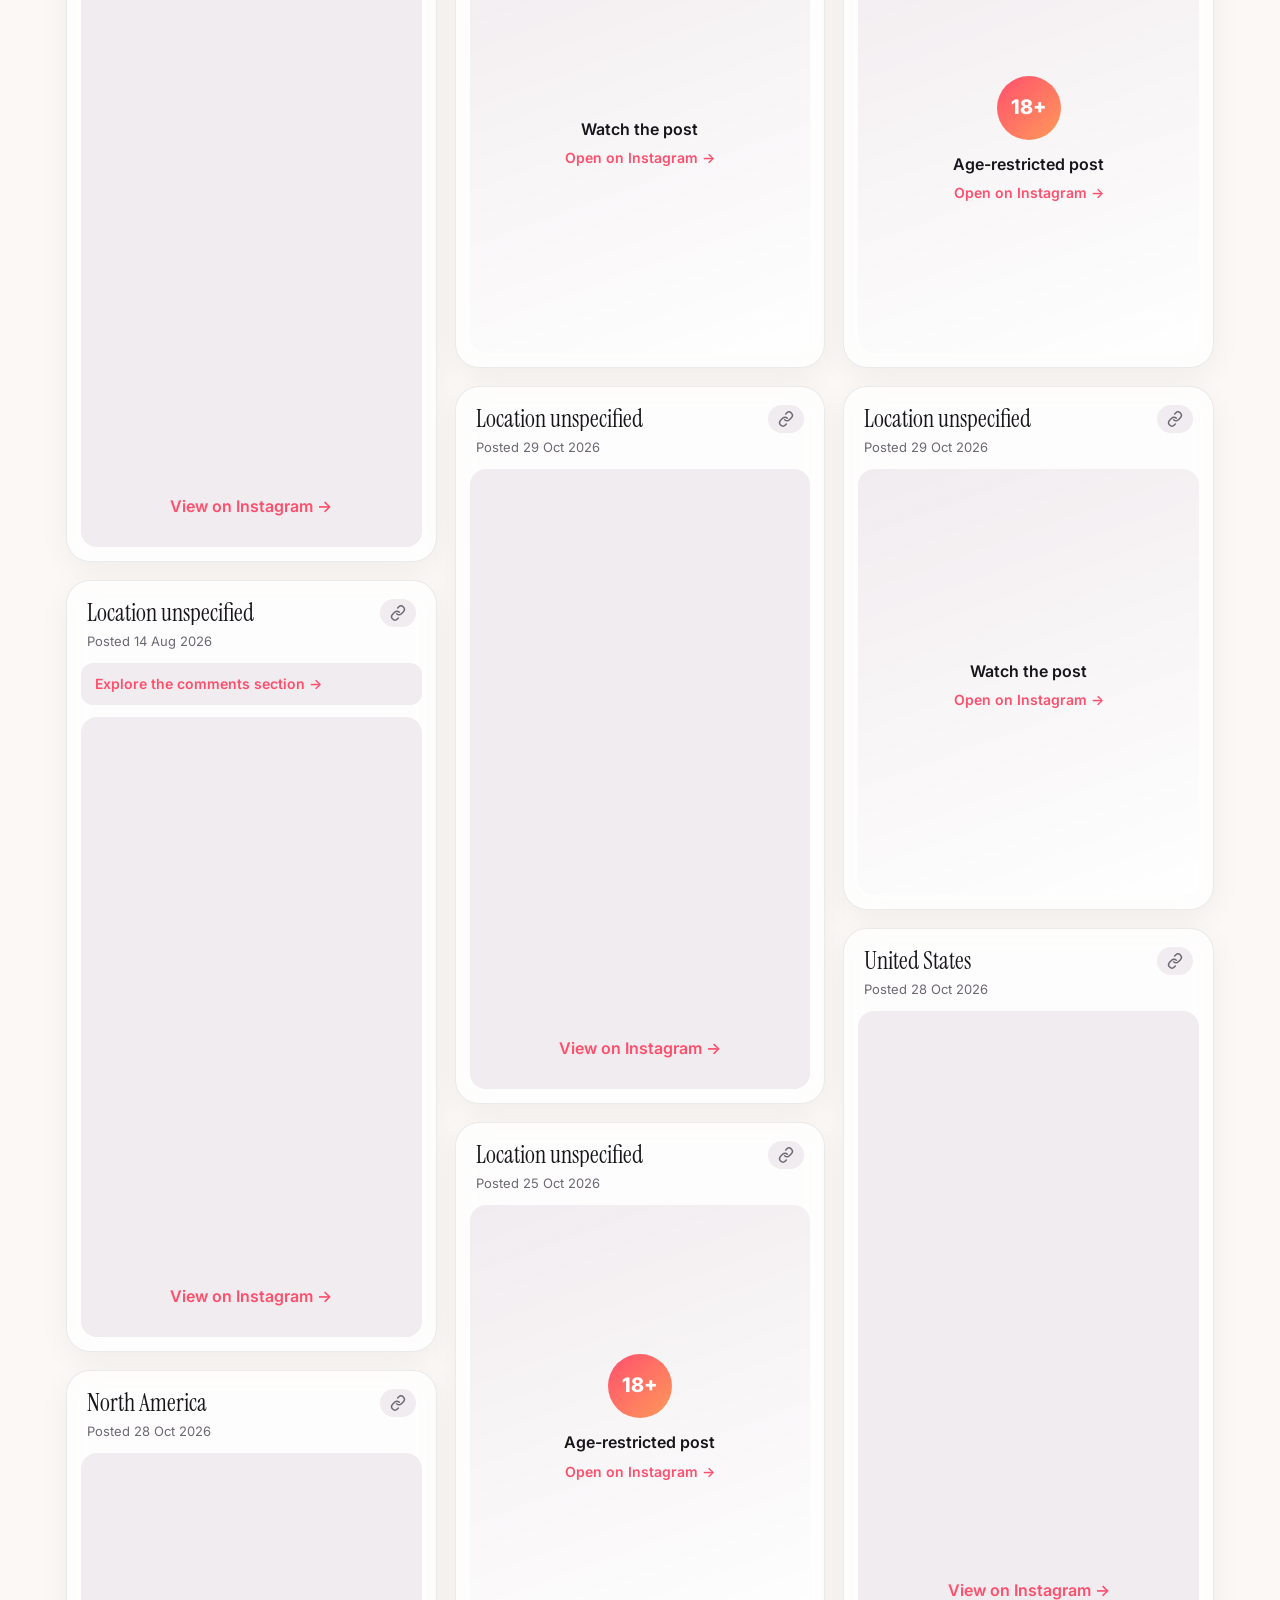
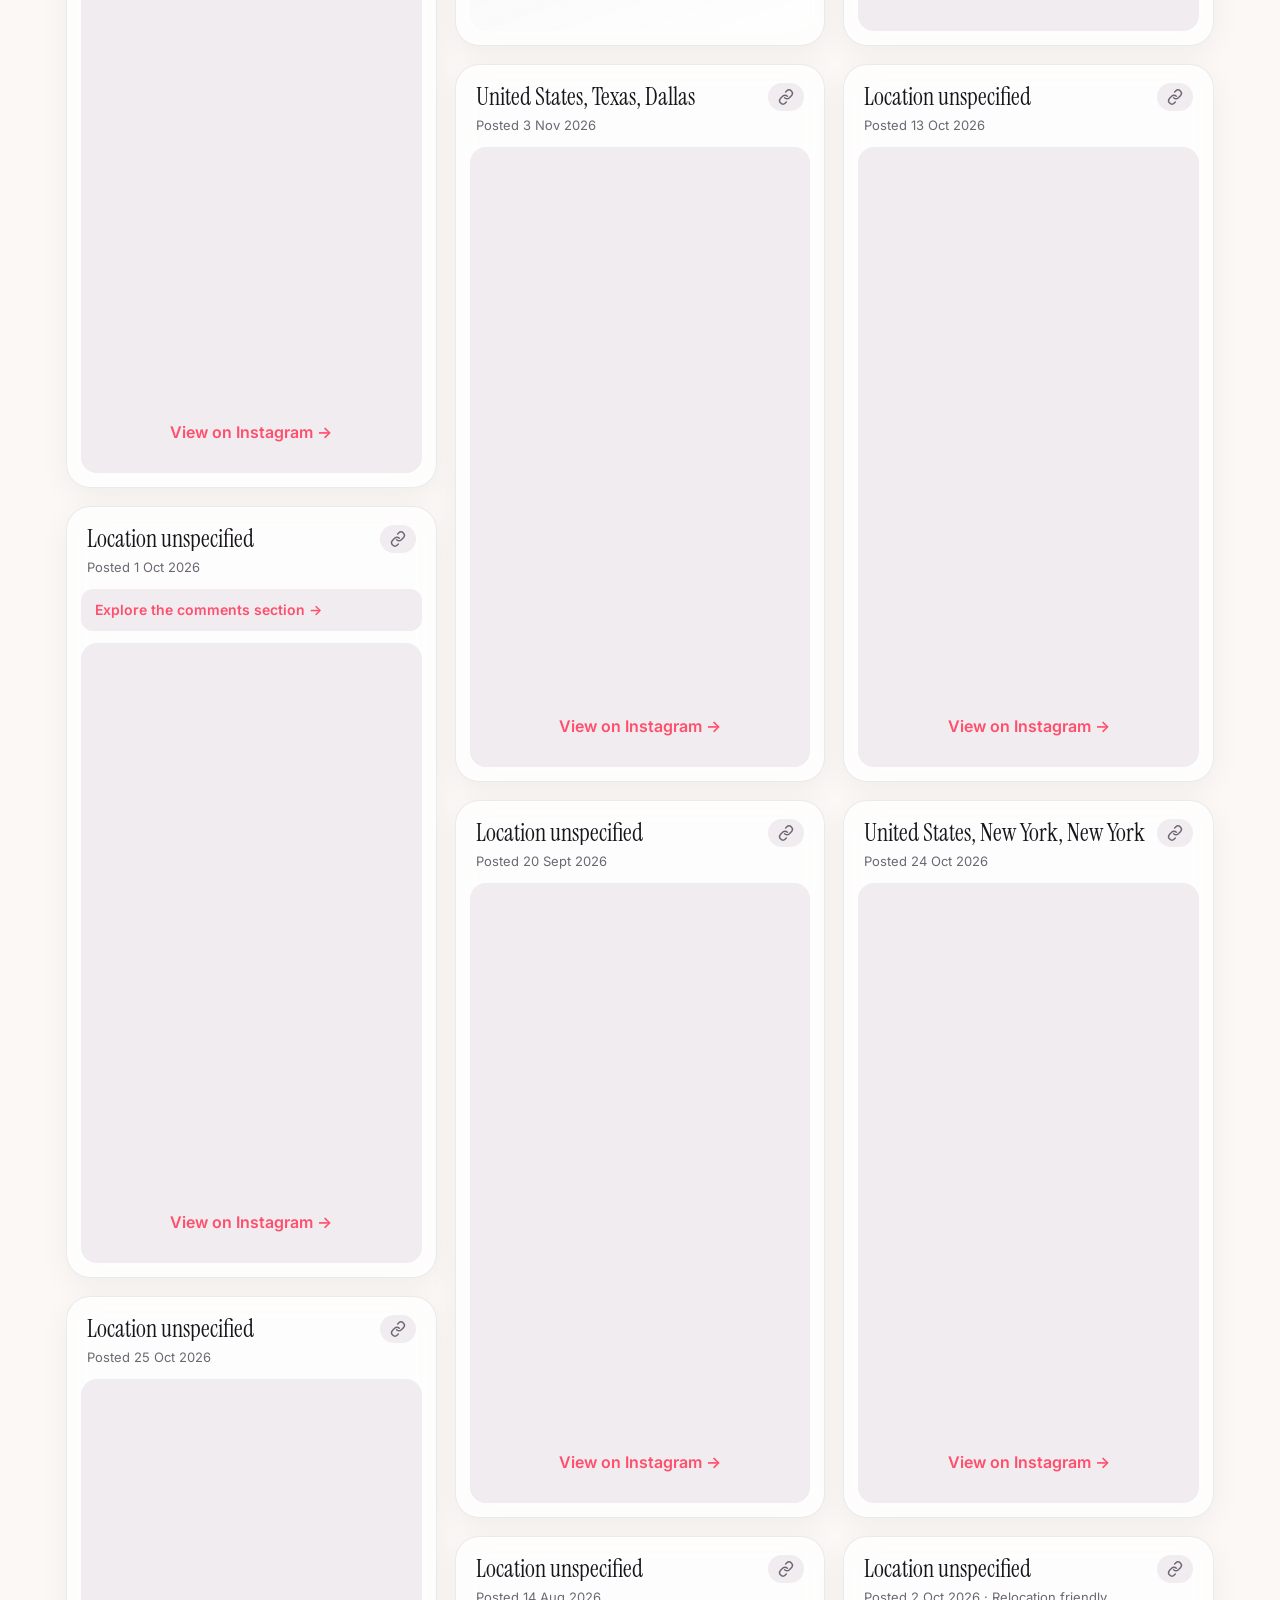
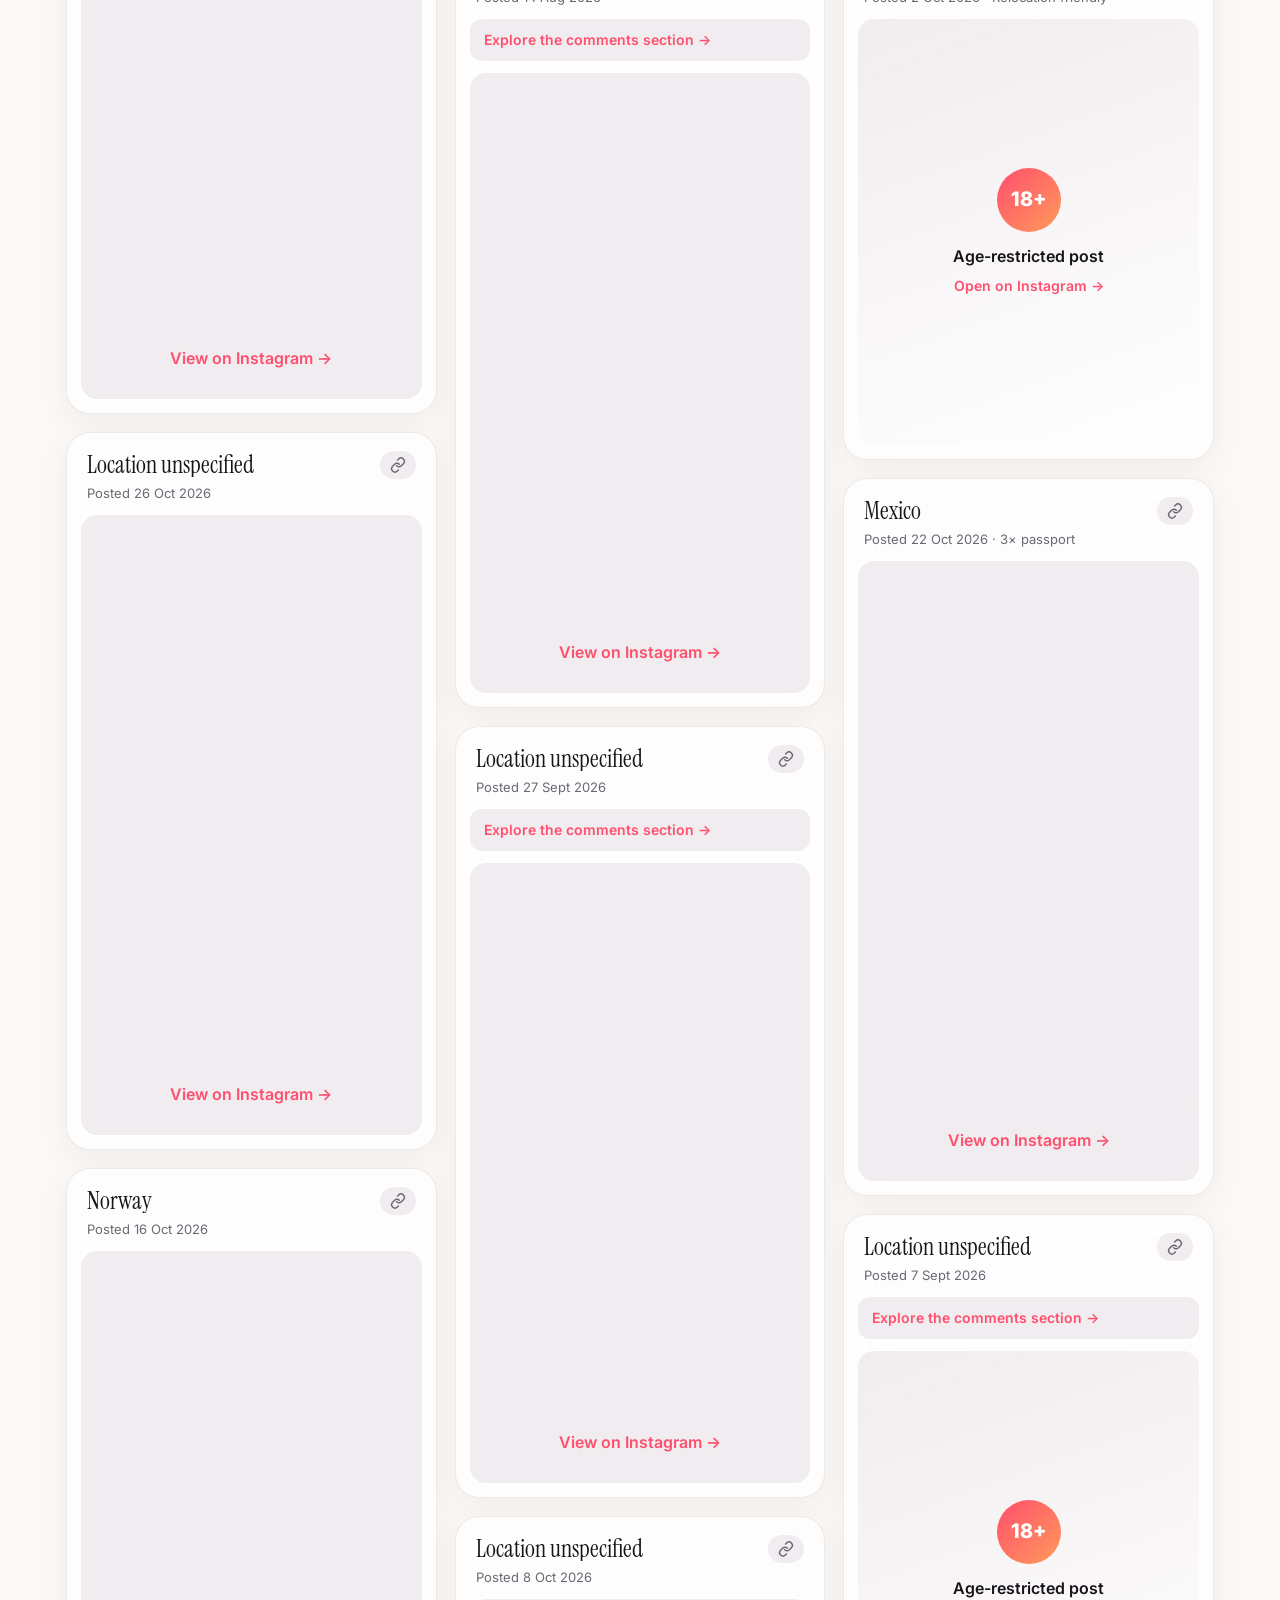
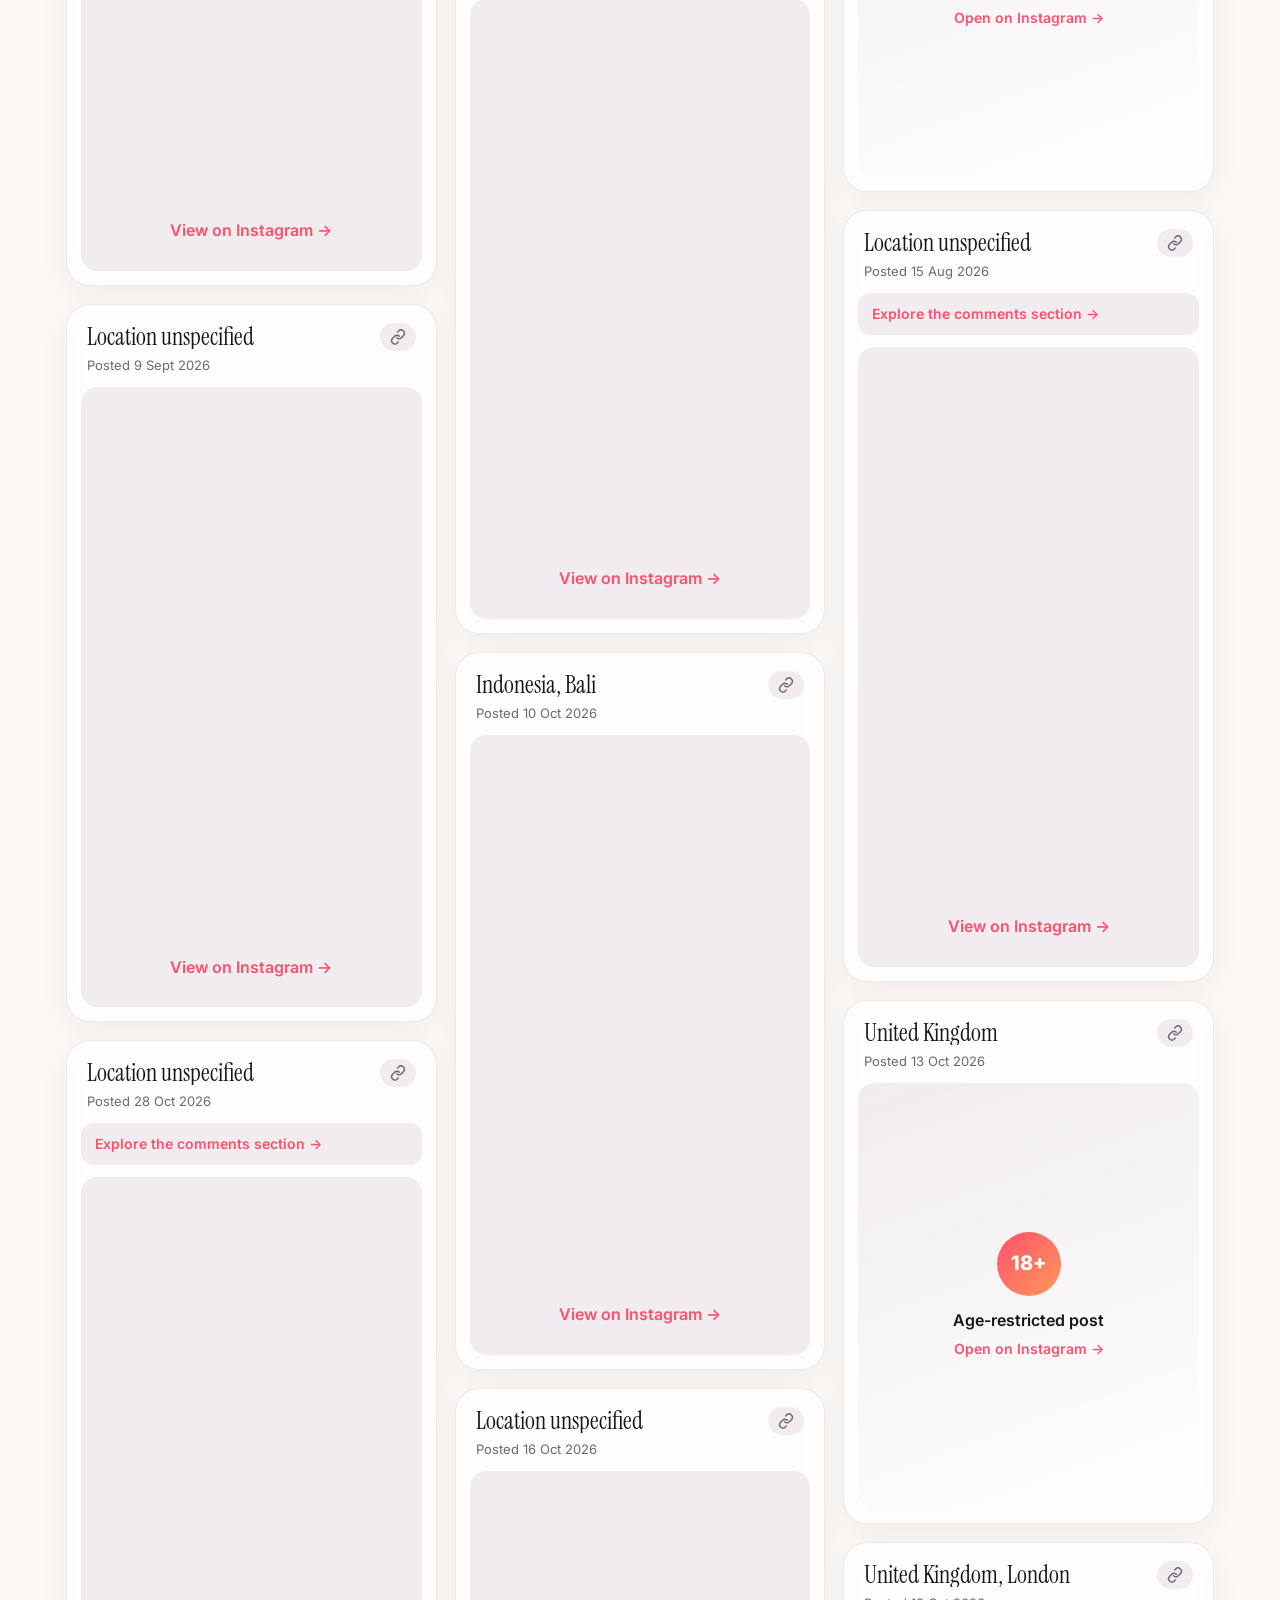
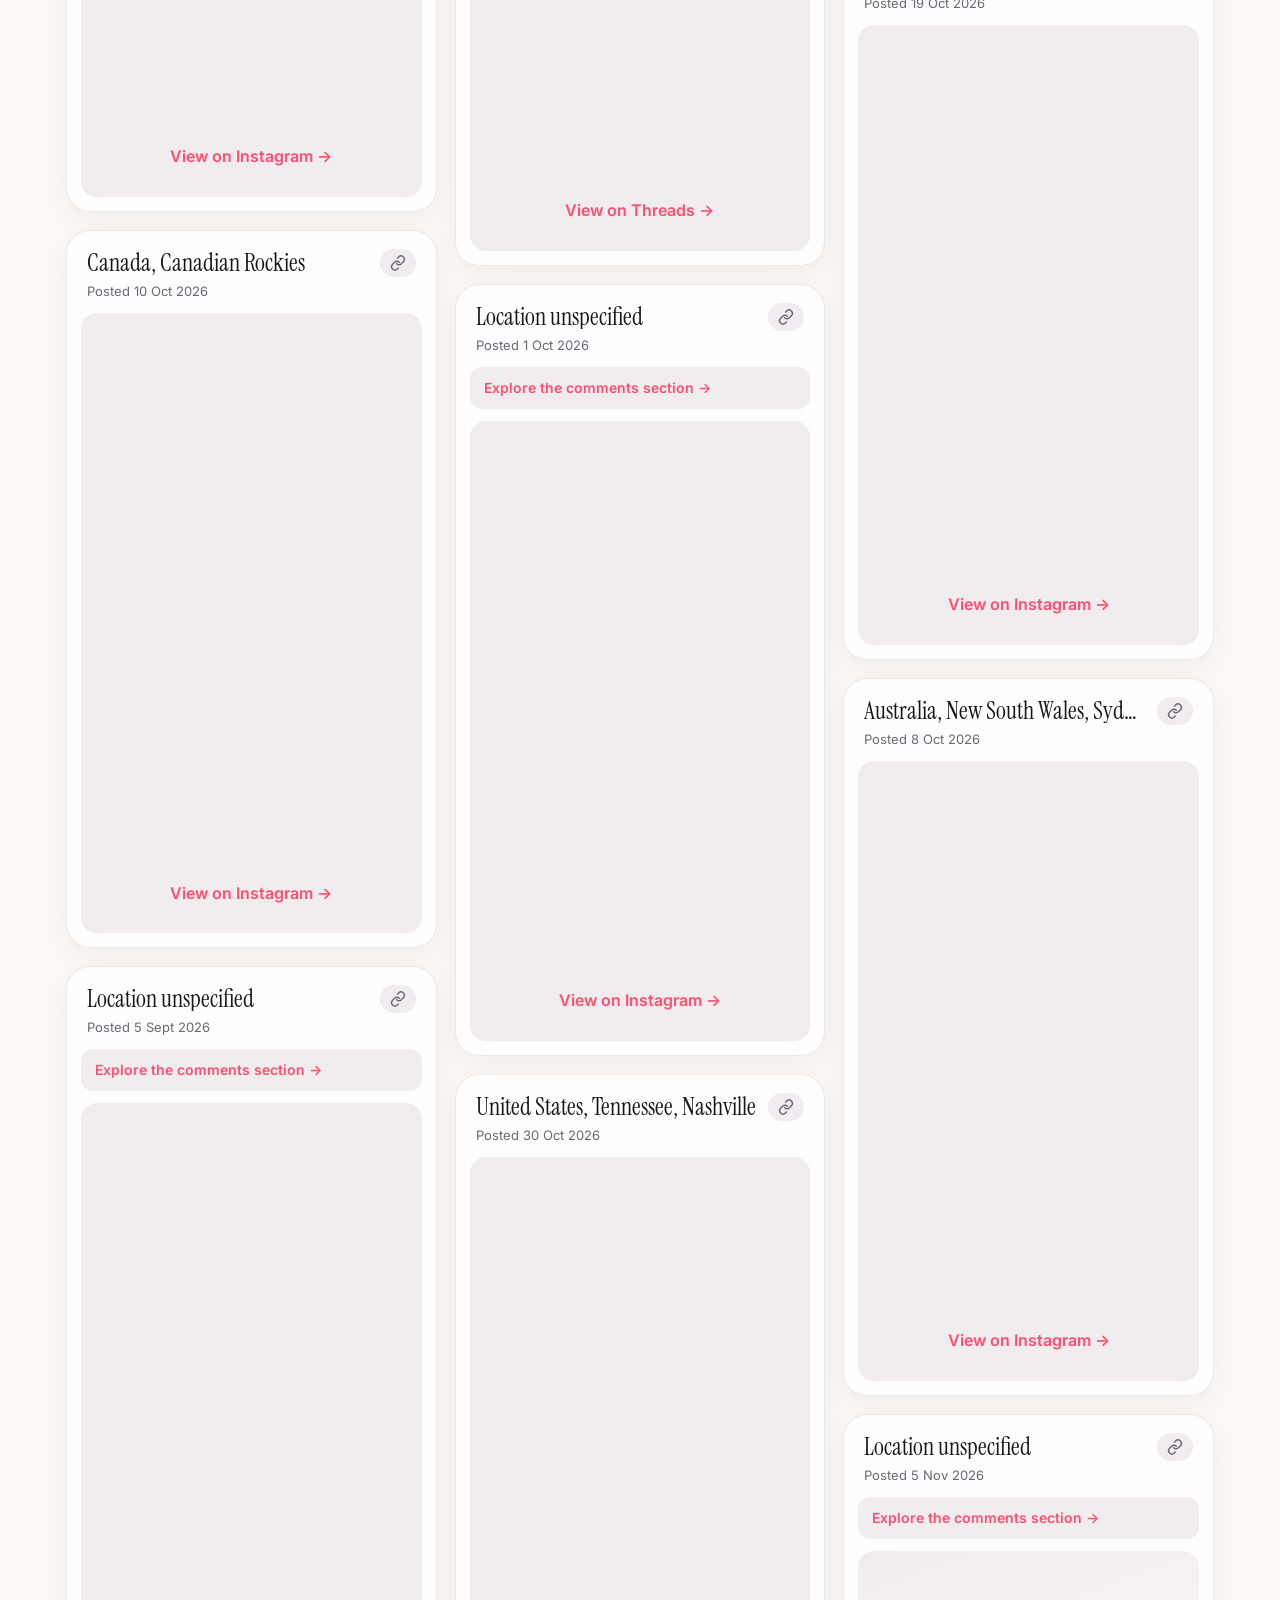
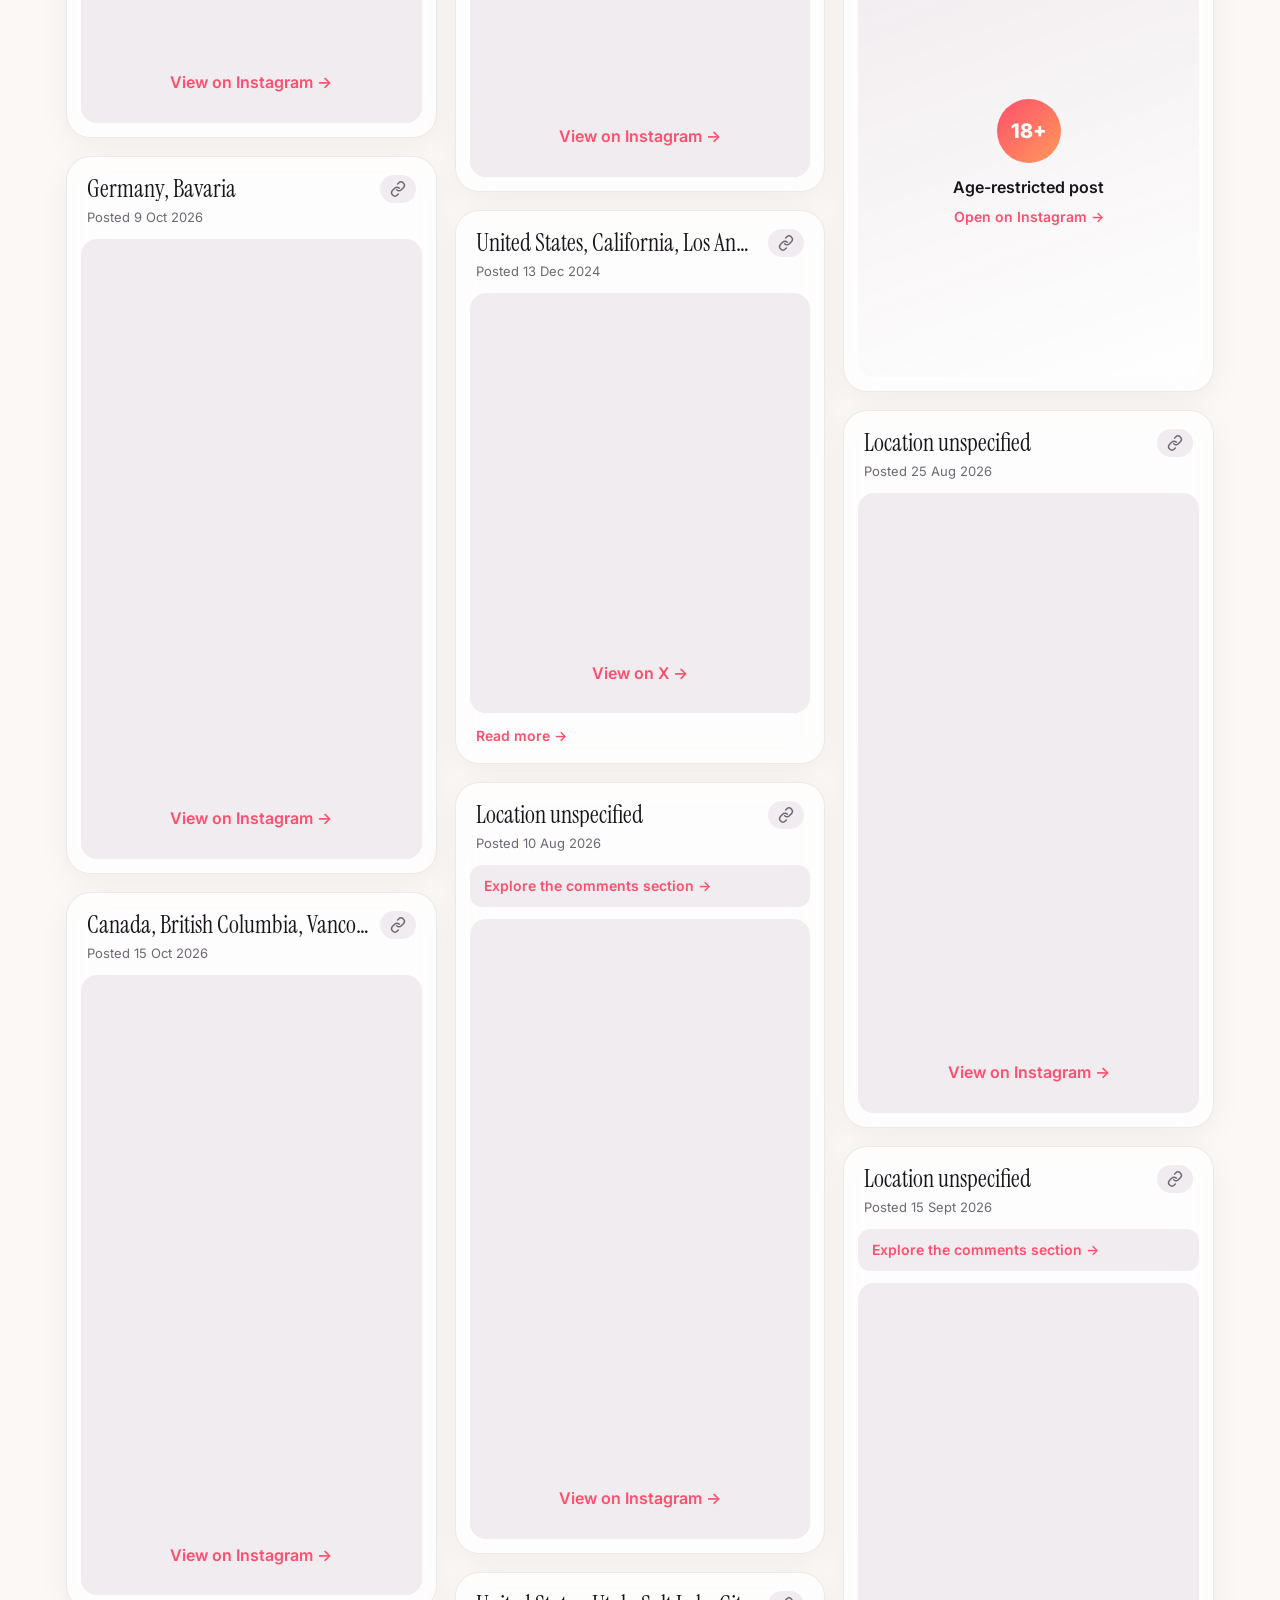
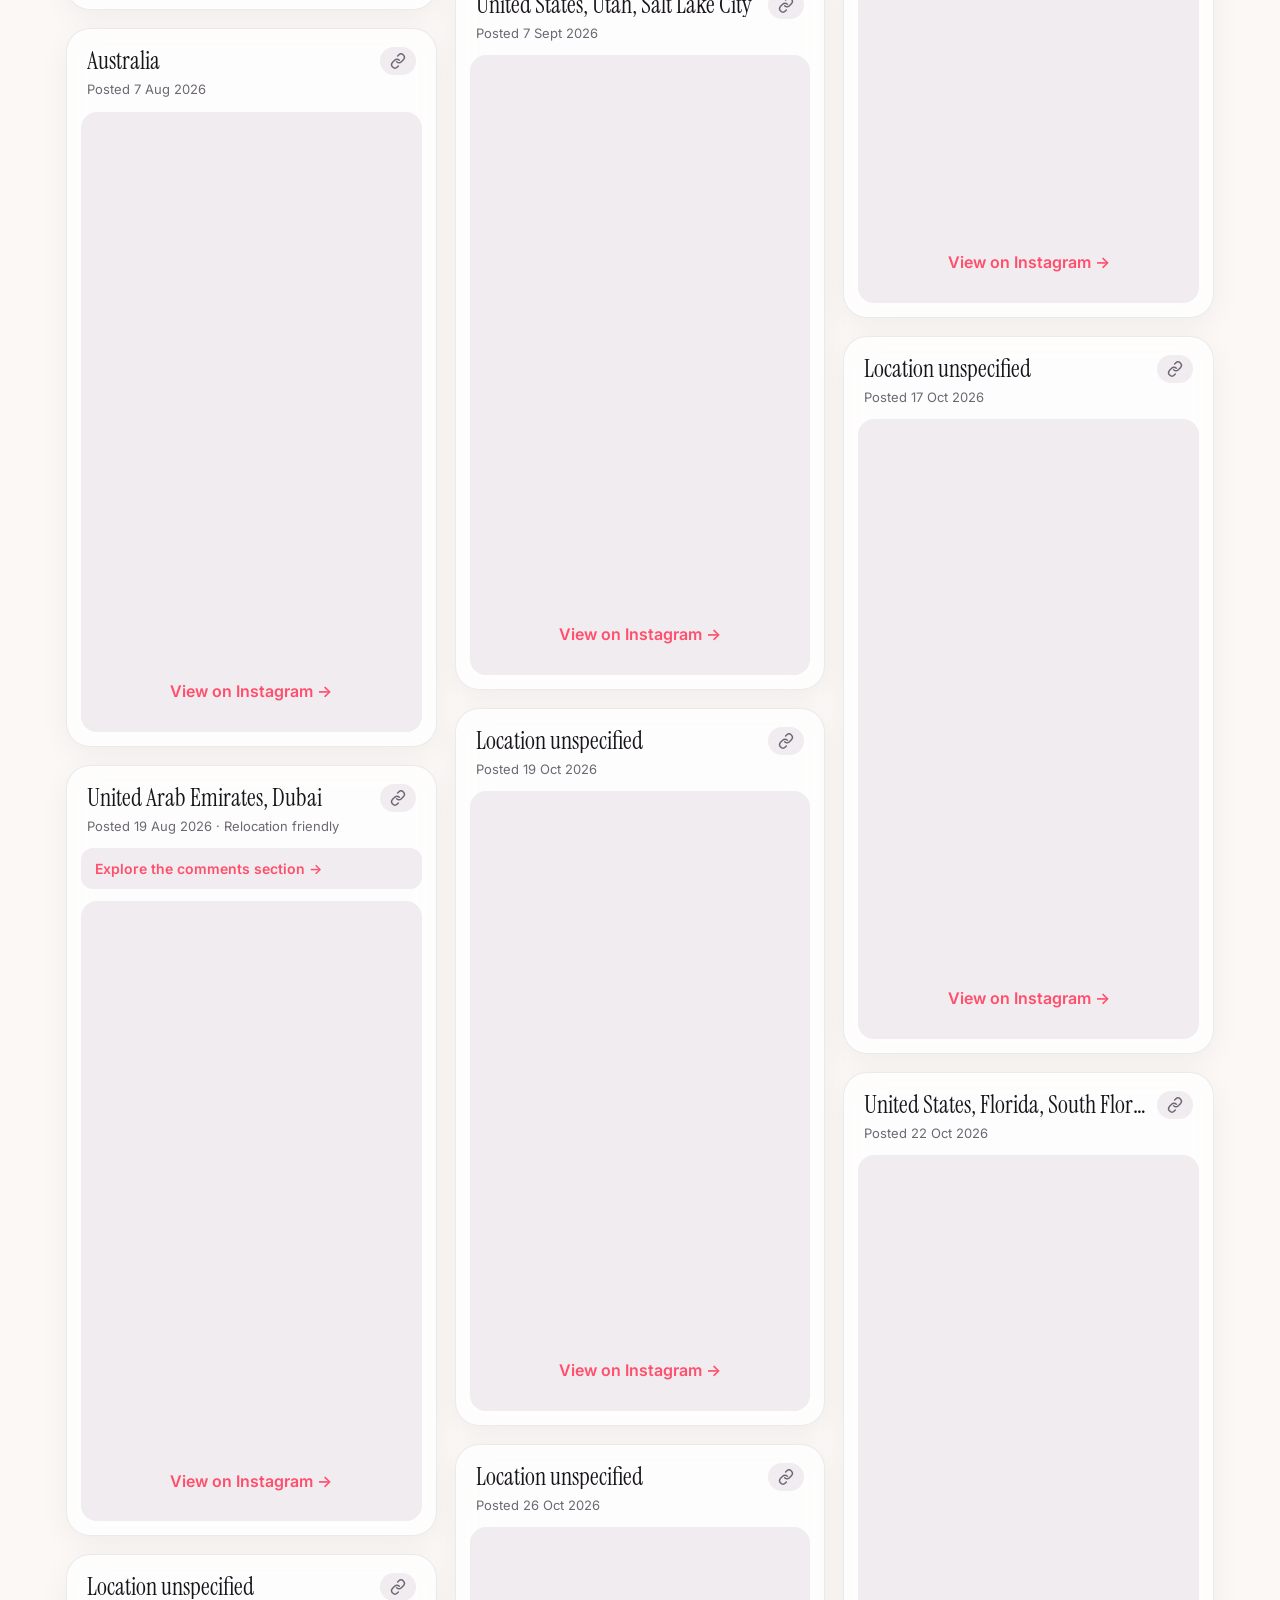
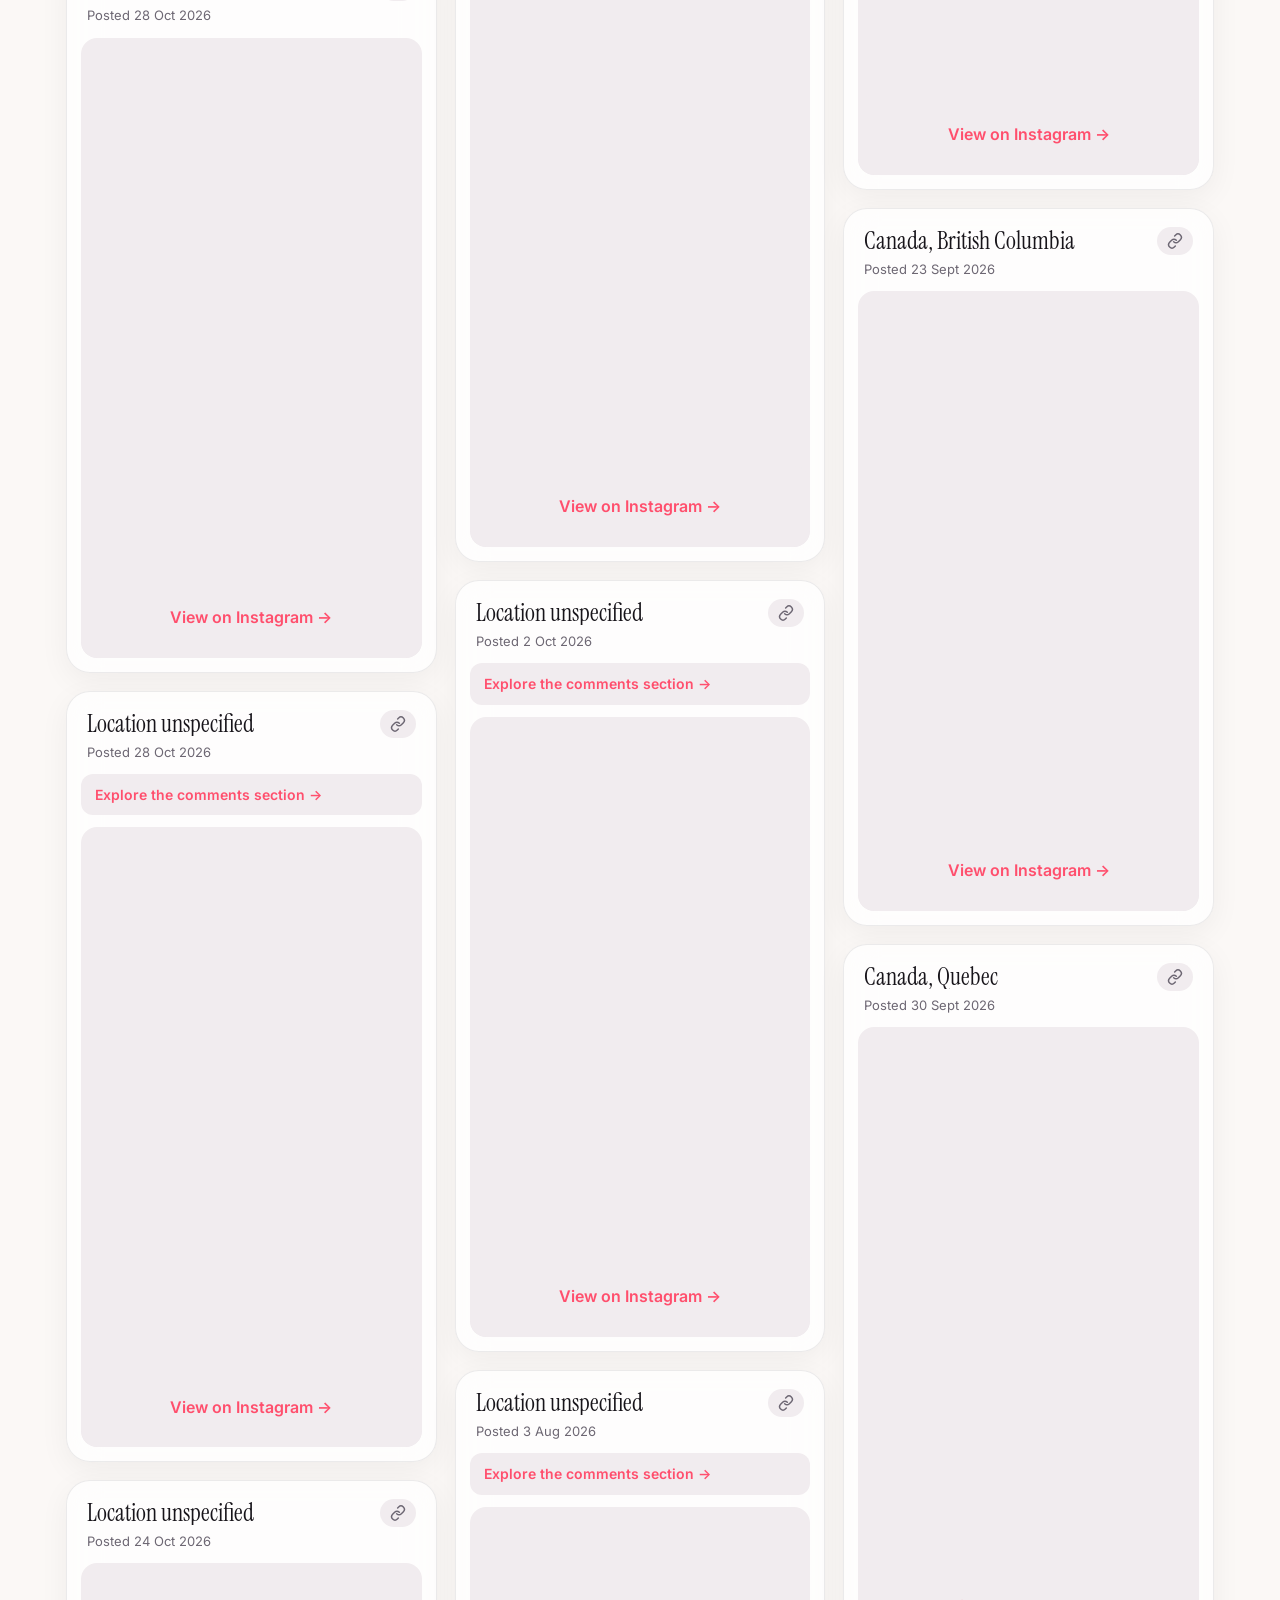
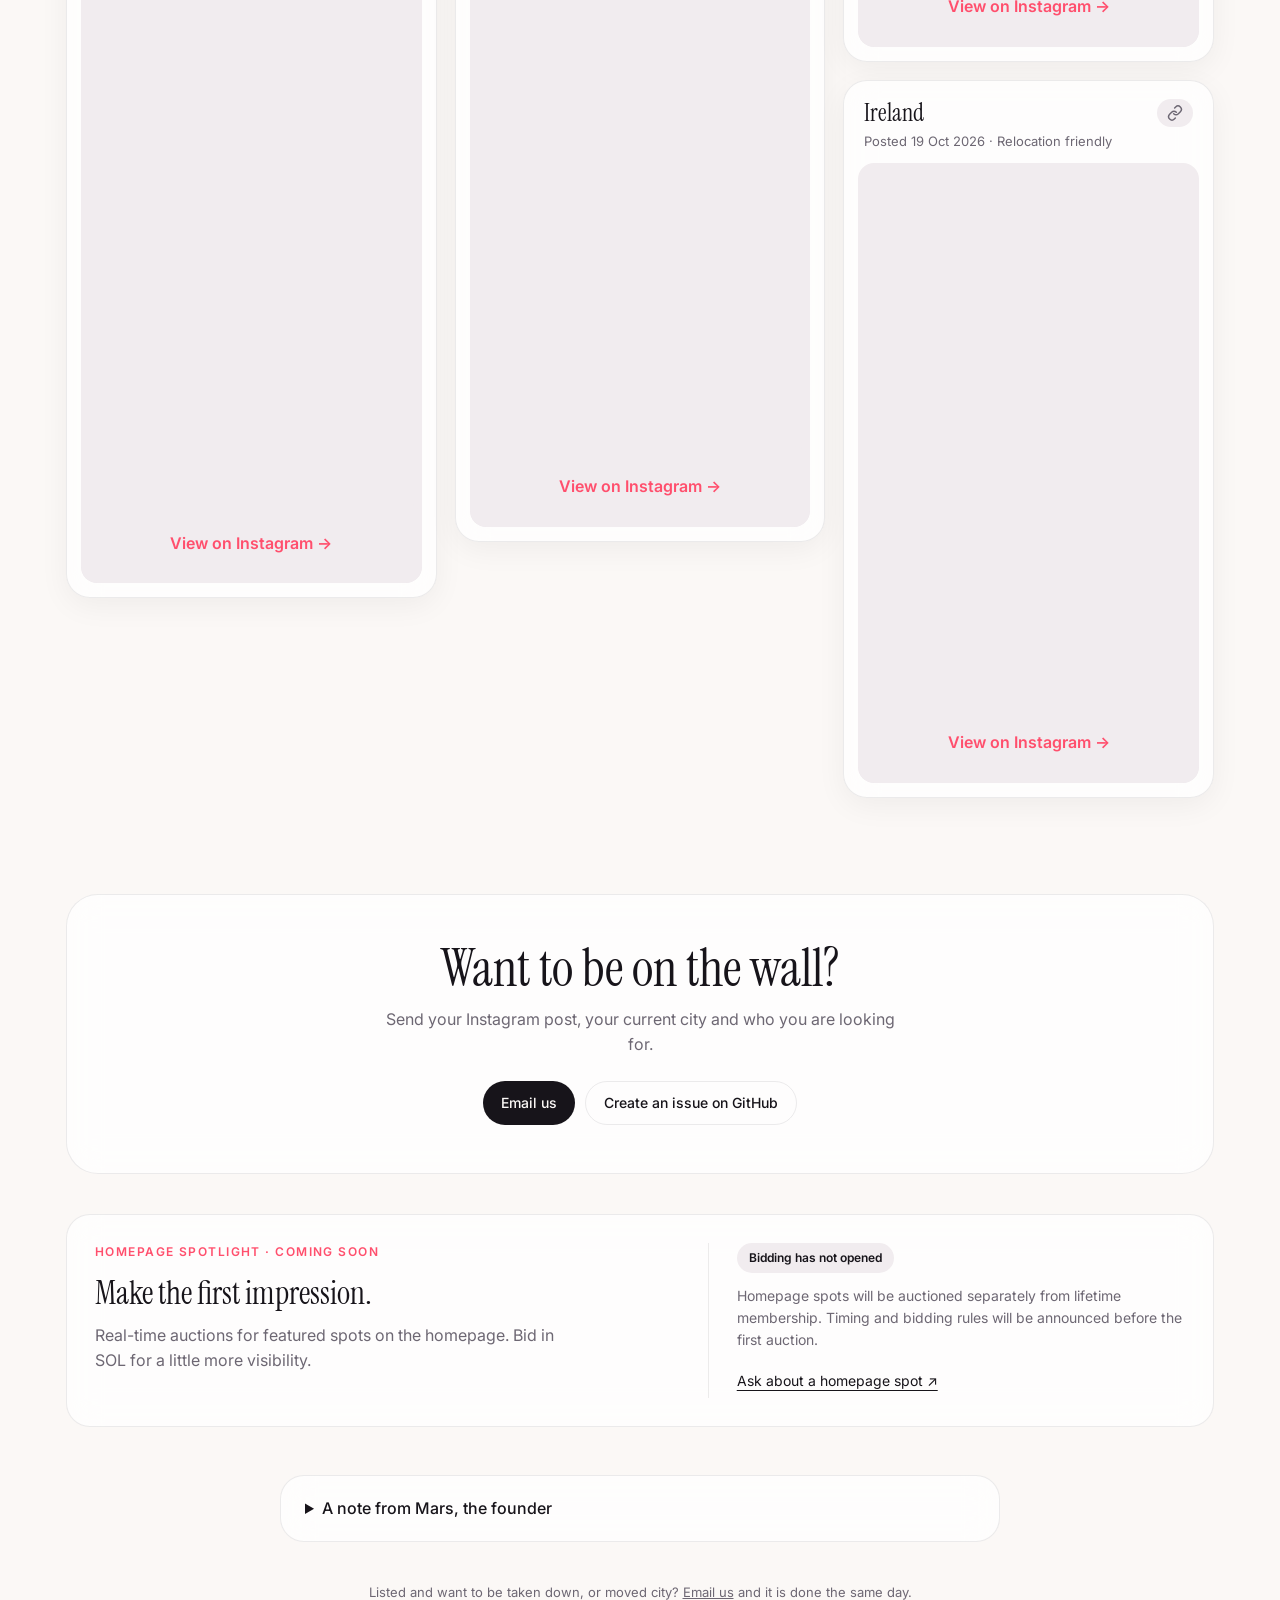
==== commit f783c102: "Restore previous design with only the membership buy button green" ====
--- a/index.html
+++ b/index.html
@@ -8,7 +8,7 @@
   <link rel="preconnect" href="https://fonts.googleapis.com">
   <link rel="preconnect" href="https://fonts.gstatic.com" crossorigin>
   <link href="https://fonts.googleapis.com/css2?family=Instrument+Serif:ital@0;1&family=Inter:wght@400;500;600&display=swap" rel="stylesheet">
-  <link rel="stylesheet" href="/style.css?v=green-square-4">
+  <link rel="stylesheet" href="/style.css?v=value-first-green-buy-5">
   <!-- Open connections to the embed hosts early, so posts appear faster -->
   <link rel="preconnect" href="https://www.instagram.com">
   <link rel="preconnect" href="https://scontent.cdninstagram.com" crossorigin>
@@ -18,7 +18,7 @@
   <style>
     .grid { display: grid; gap: 18px; grid-template-columns: repeat(auto-fill, minmax(250px, 1fr)); }
     .card {
-      position: relative; aspect-ratio: 3 / 4; border-radius: 0; overflow: hidden;
+      position: relative; aspect-ratio: 3 / 4; border-radius: 24px; overflow: hidden;
       background: linear-gradient(135deg, var(--blob-1), var(--blob-3));
       color: #fff; isolation: isolate;
       transition: transform .25s ease, box-shadow .25s ease;
@@ -37,7 +37,7 @@
     .top { position: absolute; top: 14px; left: 14px; right: 14px; display: flex; gap: 6px; flex-wrap: wrap; }
     .tag {
       background: rgba(0,0,0,.35); backdrop-filter: blur(10px); -webkit-backdrop-filter: blur(10px);
-      border-radius: 0; padding: 4px 11px; font-size: 12px; font-weight: 500;
+      border-radius: 999px; padding: 4px 11px; font-size: 12px; font-weight: 500;
     }
     .tag.ex { background: var(--accent); }
     .bottom { position: absolute; left: 18px; right: 18px; bottom: 18px; display: flex; flex-direction: column; gap: 6px; }
@@ -58,7 +58,7 @@
       .grid.has-embeds > * { margin-bottom: 0; }
     }
     .ecard {
-      background: var(--surface); border: 1px solid var(--line); border-radius: 0;
+      background: var(--surface); border: 1px solid var(--line); border-radius: 24px;
       padding: 14px; backdrop-filter: blur(16px); -webkit-backdrop-filter: blur(16px);
       box-shadow: 0 8px 30px rgba(0,0,0,.05);
     }
@@ -69,7 +69,7 @@
     .ecard .head .date { grid-column: 1 / -1; }
     .permalink {
       font-size: 13px; font-weight: 600; color: var(--muted); text-decoration: none;
-      min-width: 32px; height: 28px; padding: 0 10px; border-radius: 0;
+      min-width: 32px; height: 28px; padding: 0 10px; border-radius: 999px;
       display: inline-grid; place-items: center; background: var(--chip);
       transition: color .15s ease, background .15s ease;
     }
@@ -81,7 +81,7 @@
     .ecard .tag { background: var(--chip); color: var(--text); backdrop-filter: none; white-space: nowrap; }
     .ecard .notice {
       display: flex; flex-direction: column; gap: 2px; margin: -2px -2px 14px; padding: 16px 18px;
-      border-radius: 0; color: #fff; background: linear-gradient(120deg, #ea580c, #f97316);
+      border-radius: 16px; color: #fff; background: linear-gradient(120deg, #ea580c, #f97316);
       box-shadow: 0 8px 24px rgba(234, 88, 12, .3);
     }
     .ecard .notice strong { font-size: 18px; letter-spacing: -0.01em; }
@@ -91,18 +91,18 @@
     }
     .ecard .more:hover { text-decoration: underline; }
     .ecard .note {
-      display: block; margin: 0 0 12px; padding: 10px 14px; border-radius: 0; background: var(--chip);
+      display: block; margin: 0 0 12px; padding: 10px 14px; border-radius: 12px; background: var(--chip);
       color: var(--accent); font-weight: 600; font-size: 14px; text-decoration: none;
     }
     .ecard .note:hover { text-decoration: underline; }
     .filters { display: flex; flex-wrap: wrap; gap: 8px; margin: 0 0 20px; }
     .filters a {
-      padding: 8px 14px; border-radius: 0; background: var(--chip); color: var(--text);
+      padding: 8px 14px; border-radius: 999px; background: var(--chip); color: var(--text);
       font-weight: 600; font-size: 14px; text-decoration: none;
     }
     .filters a[aria-current] { background: var(--accent); color: #fff; }
     .ecard .fallback {
-      display: block; padding: 28px; border-radius: 0; background: var(--chip);
+      display: block; padding: 28px; border-radius: 16px; background: var(--chip);
       color: var(--accent); font-weight: 600; text-decoration: none; text-align: center;
     }
     .empty { color: var(--muted); padding: 60px 0; text-align: center; }
@@ -132,12 +132,7 @@
       <h1>Find your people.<br>Grow something <em>real.</em></h1>
       <p class="lede">Discover people through their real posts, see where they are in the world, and explore ideas for building better relationships.</p>
       <p class="connection-mission">We believe the world would be a better place with more people happily in love.</p>
-      <div class="hero-purchase">
-        <p class="hero-offer-note">Solana Breakpoint · In person only · Very limited offer</p>
-        <button class="btn hero-buy" type="button" data-membership-open hidden>Buy now · 1 SOL lifetime ↗</button>
-        <noscript><a class="btn hero-buy" href="#membership">Lifetime membership · 1 SOL</a></noscript>
-      </div>
-      <div class="connection-actions"><a class="connection-secondary" href="#grid">Explore the people ↓</a><a class="connection-secondary" href="#membership">Why become a member?</a></div>
+      <div class="connection-actions"><a class="btn" href="#grid">Explore the people ↓</a><a class="connection-secondary" href="#membership">Why become a member?</a></div>
     </header>
 
     <section class="connection-values" aria-label="What you can explore">
--- a/style.css
+++ b/style.css
@@ -1,25 +1,24 @@
 :root {
-  --bg: #f5f8f2;
+  --bg: #fbf8f6;
   --surface: rgba(255, 255, 255, 0.72);
-  --text: #192a20;
-  --muted: #526456;
+  --text: #17141a;
+  --muted: #6d6773;
   --line: rgba(23, 20, 26, 0.08);
-  --accent: #17623e;
-  --accent-2: #17623e;
-  --chip: #e6eee3;
+  --accent: #ff4f6d;
+  --accent-2: #ff9a5a;
+  --chip: #f1ecef;
   --blob-1: #ffd5df;
   --blob-2: #ffe6cf;
   --blob-3: #e5dcff;
 }
 @media (prefers-color-scheme: dark) {
   :root {
-    --bg: #101b14;
-    --surface: rgba(26, 42, 32, 0.9);
-    --text: #f0f6ee;
-    --muted: #b0c3b2;
+    --bg: #0f0d12;
+    --surface: rgba(28, 25, 32, 0.72);
+    --text: #f4f0f6;
+    --muted: #a49cab;
     --line: rgba(255, 255, 255, 0.08);
-    --chip: #223329;
-    --accent: #86d2a5;
+    --chip: #26222b;
     --blob-1: #4a1a2a;
     --blob-2: #45281a;
     --blob-3: #2a2148;
@@ -34,8 +33,8 @@
   -webkit-font-smoothing: antialiased;
   overflow-x: hidden;
 }
-.blobs { display: none; position: fixed; inset: 0; z-index: -1; pointer-events: none; filter: blur(80px); opacity: .9; }
-.blobs span { position: absolute; border-radius: 0; }
+.blobs { position: fixed; inset: 0; z-index: -1; pointer-events: none; filter: blur(80px); opacity: .9; }
+.blobs span { position: absolute; border-radius: 50%; }
 .blobs span:nth-child(1) { width: 520px; height: 520px; background: var(--blob-1); top: -160px; left: -120px; }
 .blobs span:nth-child(2) { width: 460px; height: 460px; background: var(--blob-2); top: -80px; right: -140px; }
 .blobs span:nth-child(3) { width: 420px; height: 420px; background: var(--blob-3); top: 320px; left: 35%; }
@@ -47,12 +46,11 @@
 .logo b { color: var(--accent); }
 .btn {
   display: inline-flex; align-items: center; gap: 6px;
-  background: #17623e; color: #fff; text-decoration: none;
-  padding: 10px 18px; border-radius: 0; font-weight: 500; font-size: 14px;
+  background: var(--text); color: var(--bg); text-decoration: none;
+  padding: 10px 18px; border-radius: 999px; font-weight: 500; font-size: 14px;
   transition: transform .15s ease;
 }
 .btn:hover { transform: translateY(-1px); }
-.btn:not(.ghost):hover { background: #104b2e; }
 
 header { padding: 56px 0 40px; }
 h1 {
@@ -66,7 +64,7 @@
 }
 
 .join {
-  margin: 96px 0 40px; padding: 48px 32px; border-radius: 0; text-align: center;
+  margin: 96px 0 40px; padding: 48px 32px; border-radius: 32px; text-align: center;
   background: var(--surface); border: 1px solid var(--line);
   backdrop-filter: blur(16px); -webkit-backdrop-filter: blur(16px);
 }
@@ -83,7 +81,7 @@
 .navlinks { display: flex; align-items: center; gap: 4px; flex-wrap: wrap; justify-content: flex-end; }
 .navlinks a:not(.btn) {
   color: var(--text); text-decoration: none; font-size: 14px; font-weight: 500;
-  padding: 8px 12px; border-radius: 0;
+  padding: 8px 12px; border-radius: 999px;
 }
 .navlinks a:not(.btn):hover, .navlinks a[aria-current="page"] { background: var(--chip); }
 .logo { color: var(--text); text-decoration: none; }
@@ -108,22 +106,22 @@
 }
 .prose p { color: var(--muted); font-size: 18px; }
 .panel {
-  background: var(--surface); border: 1px solid var(--line); border-radius: 0;
+  background: var(--surface); border: 1px solid var(--line); border-radius: 24px;
   backdrop-filter: blur(16px); -webkit-backdrop-filter: blur(16px);
 }
 .figure { margin: 0; }
-.figure img { width: 100%; height: auto; display: block; border-radius: 0; border: 1px solid var(--line); }
+.figure img { width: 100%; height: auto; display: block; border-radius: 20px; border: 1px solid var(--line); }
 .figure figcaption { color: var(--muted); font-size: 13px; margin-top: 8px; }
 
 /* Instagram / X embed frames (see embeds.js) */
-.frame { position: relative; border-radius: 0; overflow: hidden; background: var(--chip); }
+.frame { position: relative; border-radius: 16px; overflow: hidden; background: var(--chip); }
 .frame iframe { display: block; width: 100%; border: 0; background: transparent; position: relative; }
 .frame.ig iframe { height: 620px; }
 .frame.x iframe { height: 420px; }
 .frame .fallback { position: absolute; inset: auto 0 0 0; }
 .frame.ready { background: transparent; }
 .frame .fallback {
-  display: block; padding: 28px; border-radius: 0; background: var(--chip);
+  display: block; padding: 28px; border-radius: 16px; background: var(--chip);
   color: var(--accent); font-weight: 600; text-decoration: none; text-align: center;
 }
 
@@ -134,7 +132,7 @@
   background: linear-gradient(160deg, var(--chip), var(--surface));
 }
 .frame.restricted .r-badge {
-  width: 64px; height: 64px; border-radius: 0; display: grid; place-items: center;
+  width: 64px; height: 64px; border-radius: 50%; display: grid; place-items: center;
   font-weight: 800; font-size: 20px; color: #fff; background: linear-gradient(135deg, var(--accent), var(--accent-2));
 }
 .frame.restricted .r-title { font-weight: 600; margin-top: 6px; }
@@ -164,14 +162,14 @@
 button.btn { font-family: inherit; border: 0; cursor: pointer; }
 button.btn.ghost { border: 1px solid var(--line); }
 .membership-offer { padding: 28px; scroll-margin-top: 16px; }
-.offer-exclusive { display: inline-flex; align-items: center; gap: 7px; color: #244f38; background: #e3efdf; padding: 6px 10px; border-radius: 0; font-size: 12px; font-weight: 600; margin: 0 0 22px; }
+.offer-exclusive { display: inline-flex; align-items: center; gap: 7px; color: #873044; background: #ffe4e9; padding: 6px 10px; border-radius: 8px; font-size: 12px; font-weight: 600; margin: 0 0 22px; }
 .offer-price-row { display: flex; align-items: center; gap: 12px; justify-content: space-between; }
 .membership-offer h2, .homepage-auction h2, .membership-checkout h2 { font: 400 36px/1.05 'Instrument Serif', Georgia, serif; margin: 0; }
 .membership-price { flex: none; font: 400 68px/.95 'Instrument Serif', Georgia, serif; margin: 0; letter-spacing: -.04em; text-align: center; }
 .membership-price span { display: block; font: 600 13px/1.5 Inter, sans-serif; letter-spacing: .05em; }
 .membership-caption { font-size: 13px; color: var(--muted); margin: 8px 0 0; }
-.founder-badge { display: flex; gap: 10px; align-items: center; padding: 14px; border: 1px solid #b7c9be; background: #eff7f1; color: #244f38; border-radius: 0; margin-top: 22px; }
-.badge-mark { border: 1px solid currentColor; border-radius: 0; width: 30px; height: 30px; display: grid; place-items: center; flex: none; }
+.founder-badge { display: flex; gap: 10px; align-items: center; padding: 14px; border: 1px solid #b7c9be; background: #eff7f1; color: #244f38; border-radius: 12px; margin-top: 22px; }
+.badge-mark { border: 1px solid currentColor; border-radius: 50%; width: 30px; height: 30px; display: grid; place-items: center; flex: none; }
 .founder-badge strong { display: block; font-size: 13px; }
 .founder-badge span:not(.badge-mark) { display: block; font-size: 12px; opacity: .8; margin-top: 1px; }
 .membership-description { color: var(--muted); font-size: 14px; margin: 16px 0 20px; }
@@ -181,7 +179,7 @@
 .homepage-auction p:not(.eyebrow) { color: var(--muted); max-width: 480px; margin: 12px 0 0; }
 .homepage-auction h2 { font-size: 32px; }
 .auction-status { border-left: 1px solid var(--line); padding-left: 28px; font-size: 14px; }
-.auction-label { font-size: 12px; font-weight: 600; background: var(--chip); padding: 6px 12px; display: inline-block; border-radius: 0; }
+.auction-label { font-size: 12px; font-weight: 600; background: var(--chip); padding: 6px 12px; display: inline-block; border-radius: 99px; }
 .auction-status a { color: var(--text); display: inline-block; margin-top: 14px; padding: 6px 0; text-underline-offset: 4px; }
 .people-heading { margin-bottom: 24px; }
 .people-heading .section-title { font-size: clamp(30px, 4vw, 44px); margin-bottom: 8px; }
@@ -190,25 +188,25 @@
 .founder-note summary { cursor: pointer; font-weight: 500; }
 .founder-note p { color: var(--muted); margin-bottom: 0; }
 .checkout-open { overflow: hidden; }
-.membership-checkout { background: var(--bg); color: var(--text); width: min(480px, calc(100% - 32px)); max-height: calc(100dvh - 32px); overflow-y: auto; overscroll-behavior: contain; border: 1px solid var(--line); border-radius: 0; padding: 0 24px 24px; }
+.membership-checkout { background: var(--bg); color: var(--text); width: min(480px, calc(100% - 32px)); max-height: calc(100dvh - 32px); overflow-y: auto; overscroll-behavior: contain; border: 1px solid var(--line); border-radius: 24px; padding: 0 24px 24px; }
 .membership-checkout::backdrop { background: rgba(15, 13, 18, .65); backdrop-filter: blur(5px); }
 .checkout-heading { position: sticky; top: 0; z-index: 1; display: flex; align-items: center; gap: 8px; justify-content: space-between; background: var(--bg); padding: 22px 0 12px; }
 .checkout-heading .eyebrow { font-size: 10px; margin-bottom: 7px; }
 .membership-checkout h2 { font-size: 30px; }
-.checkout-close { flex: none; border: 1px solid var(--line); border-radius: 0; background: var(--chip); color: var(--text); font-size: 24px; width: 44px; height: 44px; cursor: pointer; }
+.checkout-close { flex: none; border: 1px solid var(--line); border-radius: 50%; background: var(--chip); color: var(--text); font-size: 24px; width: 44px; height: 44px; cursor: pointer; }
 .membership-checkout p { color: var(--muted); }
 .payment-context { font-size: 13px; margin: 0 0 16px; line-height: 1.65; }
 .payment-context strong { font-weight: 500; color: var(--text); }
 .wallet-primary { width: 100%; justify-content: center; min-height: 52px; font-size: 15px; }
 .wallet-help { font-size: 12px; line-height: 1.5; margin: 10px 0 18px; }
-.address-block { background: var(--chip); padding: 12px; border-radius: 0; }
+.address-block { background: var(--chip); padding: 12px; border-radius: 12px; }
 .address-block label { display: block; font-size: 11px; font-weight: 600; margin-bottom: 6px; }
 .address-copy-row { display: flex; flex-direction: column; gap: 8px; }
 #payment-recipient { resize: none; display: block; width: 100%; min-height: 42px; border: 0; background: transparent; color: var(--text); font: 13px/1.6 ui-monospace, SFMono-Regular, Consolas, monospace; overflow-wrap: anywhere; padding: 0; }
-#address-copy { justify-content: center; min-height: 44px; background: var(--surface); border-color: var(--line); border-radius: 0; }
+#address-copy { justify-content: center; min-height: 44px; background: var(--surface); border-color: var(--line); border-radius: 8px; }
 .payment-status { font-size: 12px; margin: 6px 0; min-height: 18px; }
 .payment-qr { margin: 6px 0 18px; display: flex; flex-direction: column; align-items: center; text-align: center; }
-#payment-qr { width: 192px; height: 192px; background: #fff; border-radius: 0; overflow: hidden; }
+#payment-qr { width: 192px; height: 192px; background: #fff; border-radius: 10px; overflow: hidden; }
 #payment-qr svg { display: block; width: 100%; height: 100%; }
 .payment-qr figcaption { font-size: 12px; color: var(--muted); margin-top: 8px; }
 .receipt-note { border-top: 1px solid var(--line); padding-top: 16px; font-size: 13px; }
@@ -220,7 +218,7 @@
 .payment-more[open] summary::before { content: '−'; }
 .order-note { overflow-wrap: anywhere; }
 .payment-link-label { display: block; margin-top: 12px; }
-#payment-link { width: 100%; min-height: 44px; padding: 10px; margin: 4px 0 8px; border: 1px solid var(--line); background: var(--surface); color: var(--text); border-radius: 0; font-size: 16px; }
+#payment-link { width: 100%; min-height: 44px; padding: 10px; margin: 4px 0 8px; border: 1px solid var(--line); background: var(--surface); color: var(--text); border-radius: 6px; font-size: 16px; }
 #payment-copy { min-height: 44px; }
 [hidden] { display: none !important; }
 :focus-visible { outline: 3px solid var(--accent); outline-offset: 3px; }
@@ -242,7 +240,7 @@
   .membership-reason .eyebrow { font-size: 10px; margin-bottom: 10px; }
   .membership-reason h2 { font-size: 34px; margin-bottom: 12px; }
   .membership-reason > p:not(.eyebrow) { font-size: 14px; }
-  .membership-offer { padding: 20px; width: 100%; border-radius: 0; }
+  .membership-offer { padding: 20px; width: 100%; border-radius: 20px; }
   .offer-exclusive { margin-bottom: 16px; font-size: 11px; }
   .membership-offer h2 { font-size: 32px; }
   .membership-price { font-size: 60px; }
@@ -267,18 +265,6 @@
 }
 @media (prefers-reduced-motion: reduce) { *, *::before, *::after { transition: none !important; scroll-behavior: auto !important; } }
 
-/* Keep the value introduction first, with a square green purchase action in view. */
-h1 em { background: none; color: var(--accent); }
-.hero-purchase { margin-top: 18px; max-width: 420px; }
-.hero-offer-note { color: var(--muted); font-size: 11px; line-height: 1.5; margin: 0 0 8px; }
-.hero-buy { width: 100%; min-height: 52px; justify-content: center; font-size: 15px; font-weight: 600; }
-.connection-actions { margin-top: 8px; }
-@media (max-width: 760px) {
-  .connection-hero { padding-top: 16px; }
-  .connection-hero .eyebrow { margin-bottom: 10px; }
-  .connection-hero h1 { font-size: clamp(36px, 10vw, 58px); }
-  .connection-hero .lede { font-size: 14px; line-height: 1.5; margin-top: 12px; }
-  .connection-mission { font-size: 20px; line-height: 1.25; margin-top: 12px; }
-  .hero-purchase { margin-top: 14px; }
-  .connection-actions { margin-top: 4px; }
-}
+/* Keep the original design; only the membership buy button is green. */
+.membership-buy { background: #17623e; color: #fff; }
+.membership-buy:hover { background: #104b2e; }
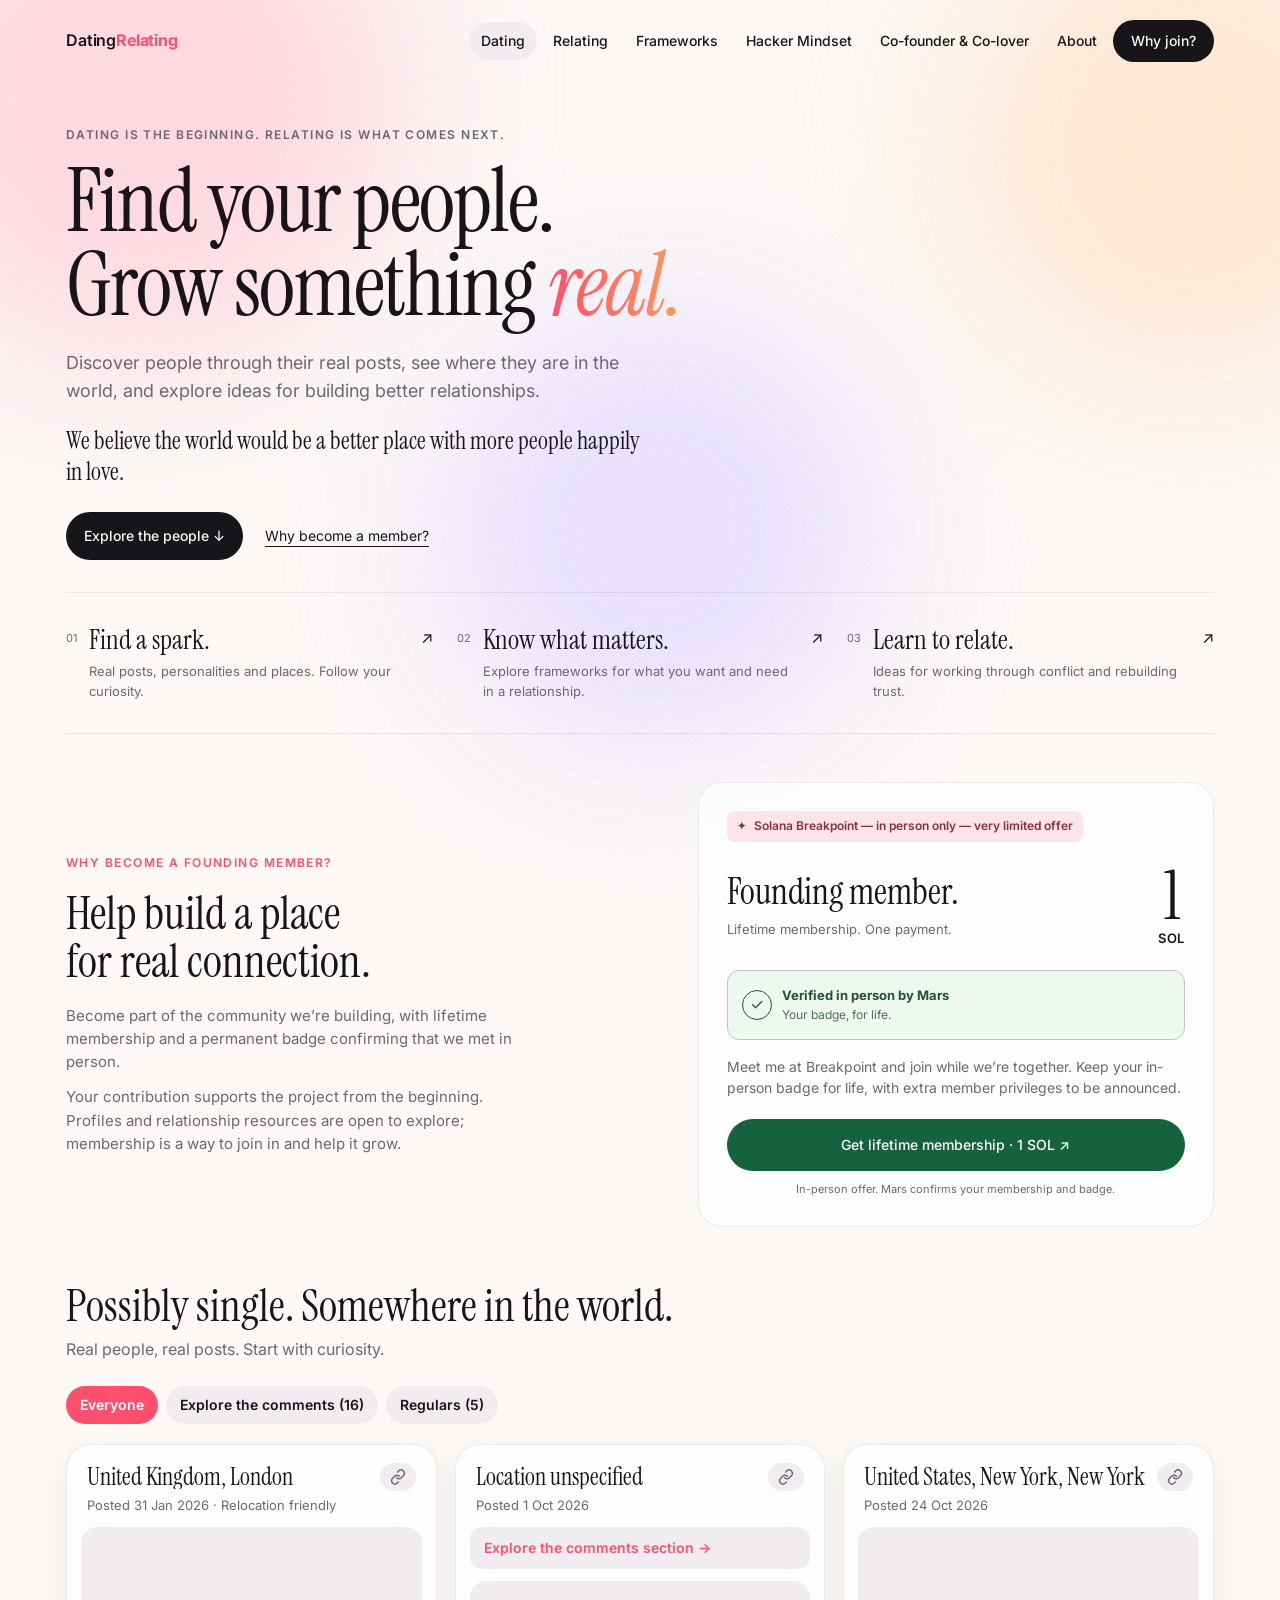
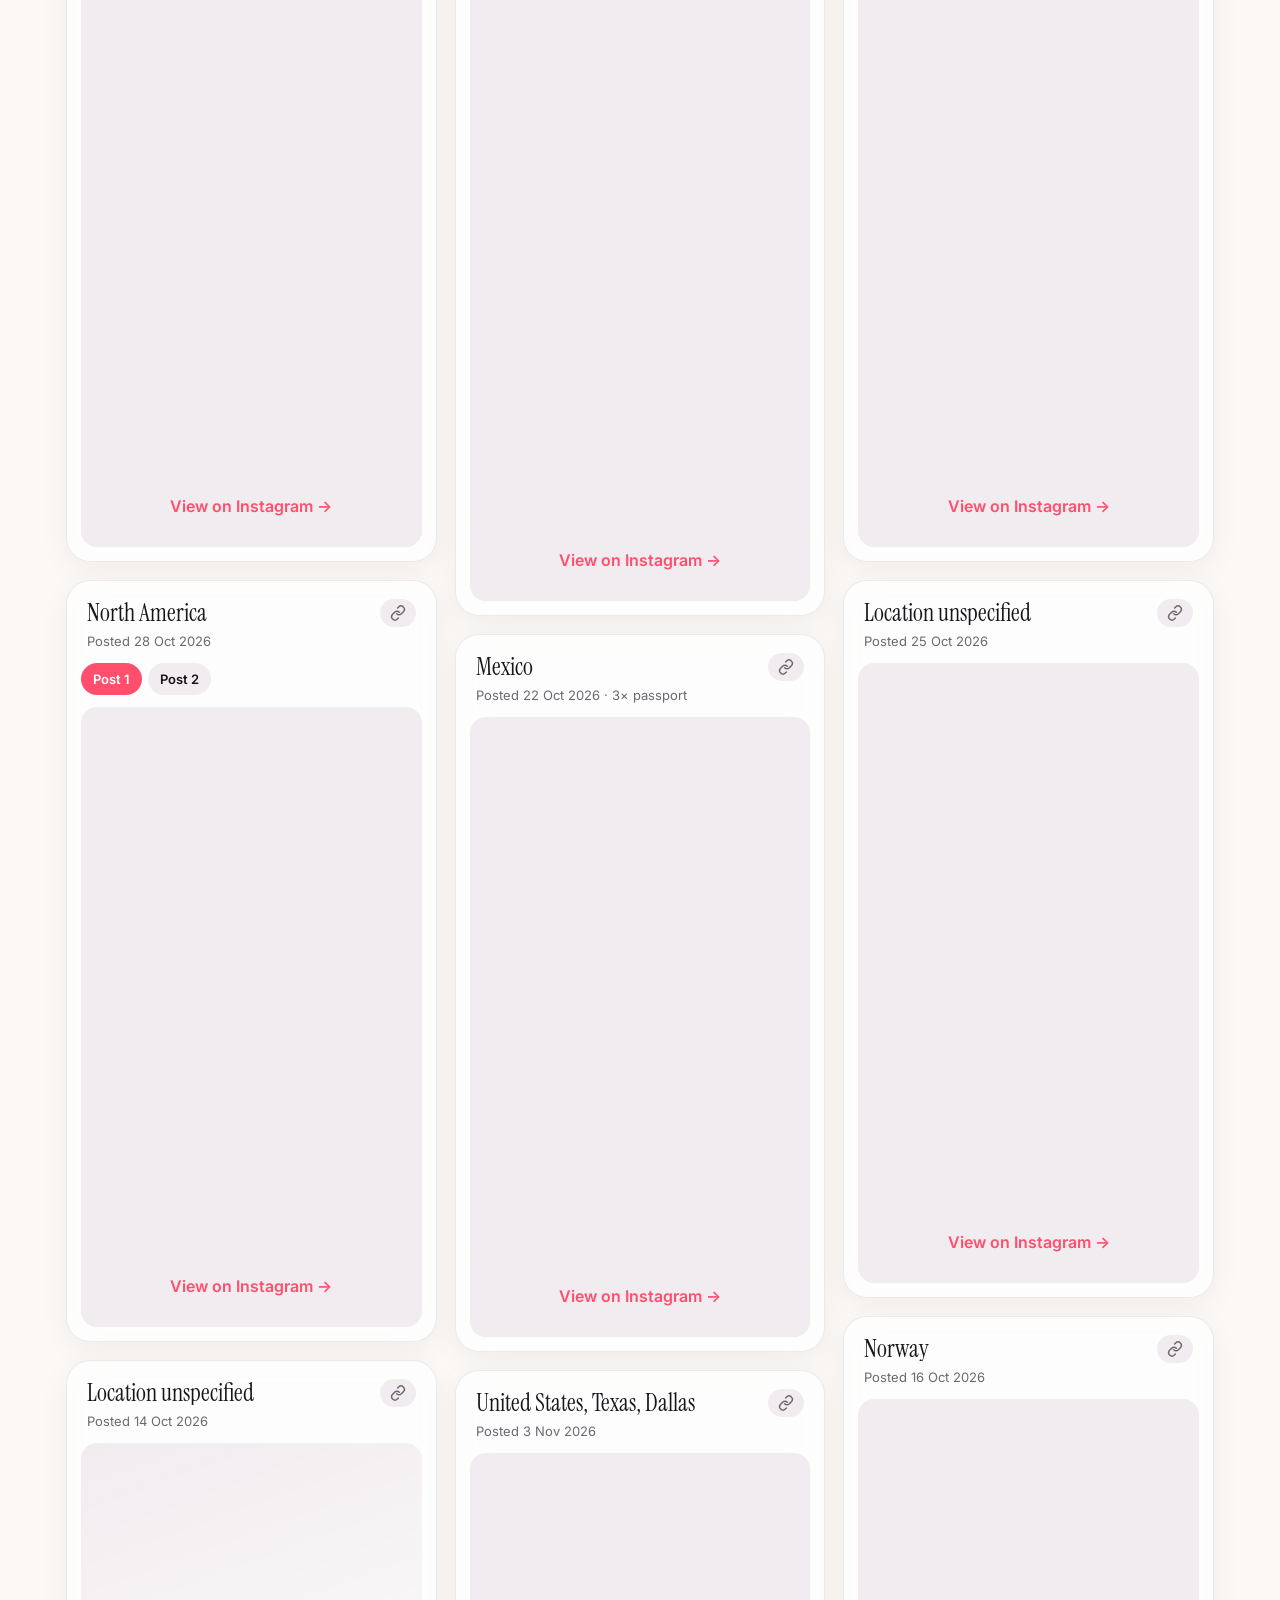
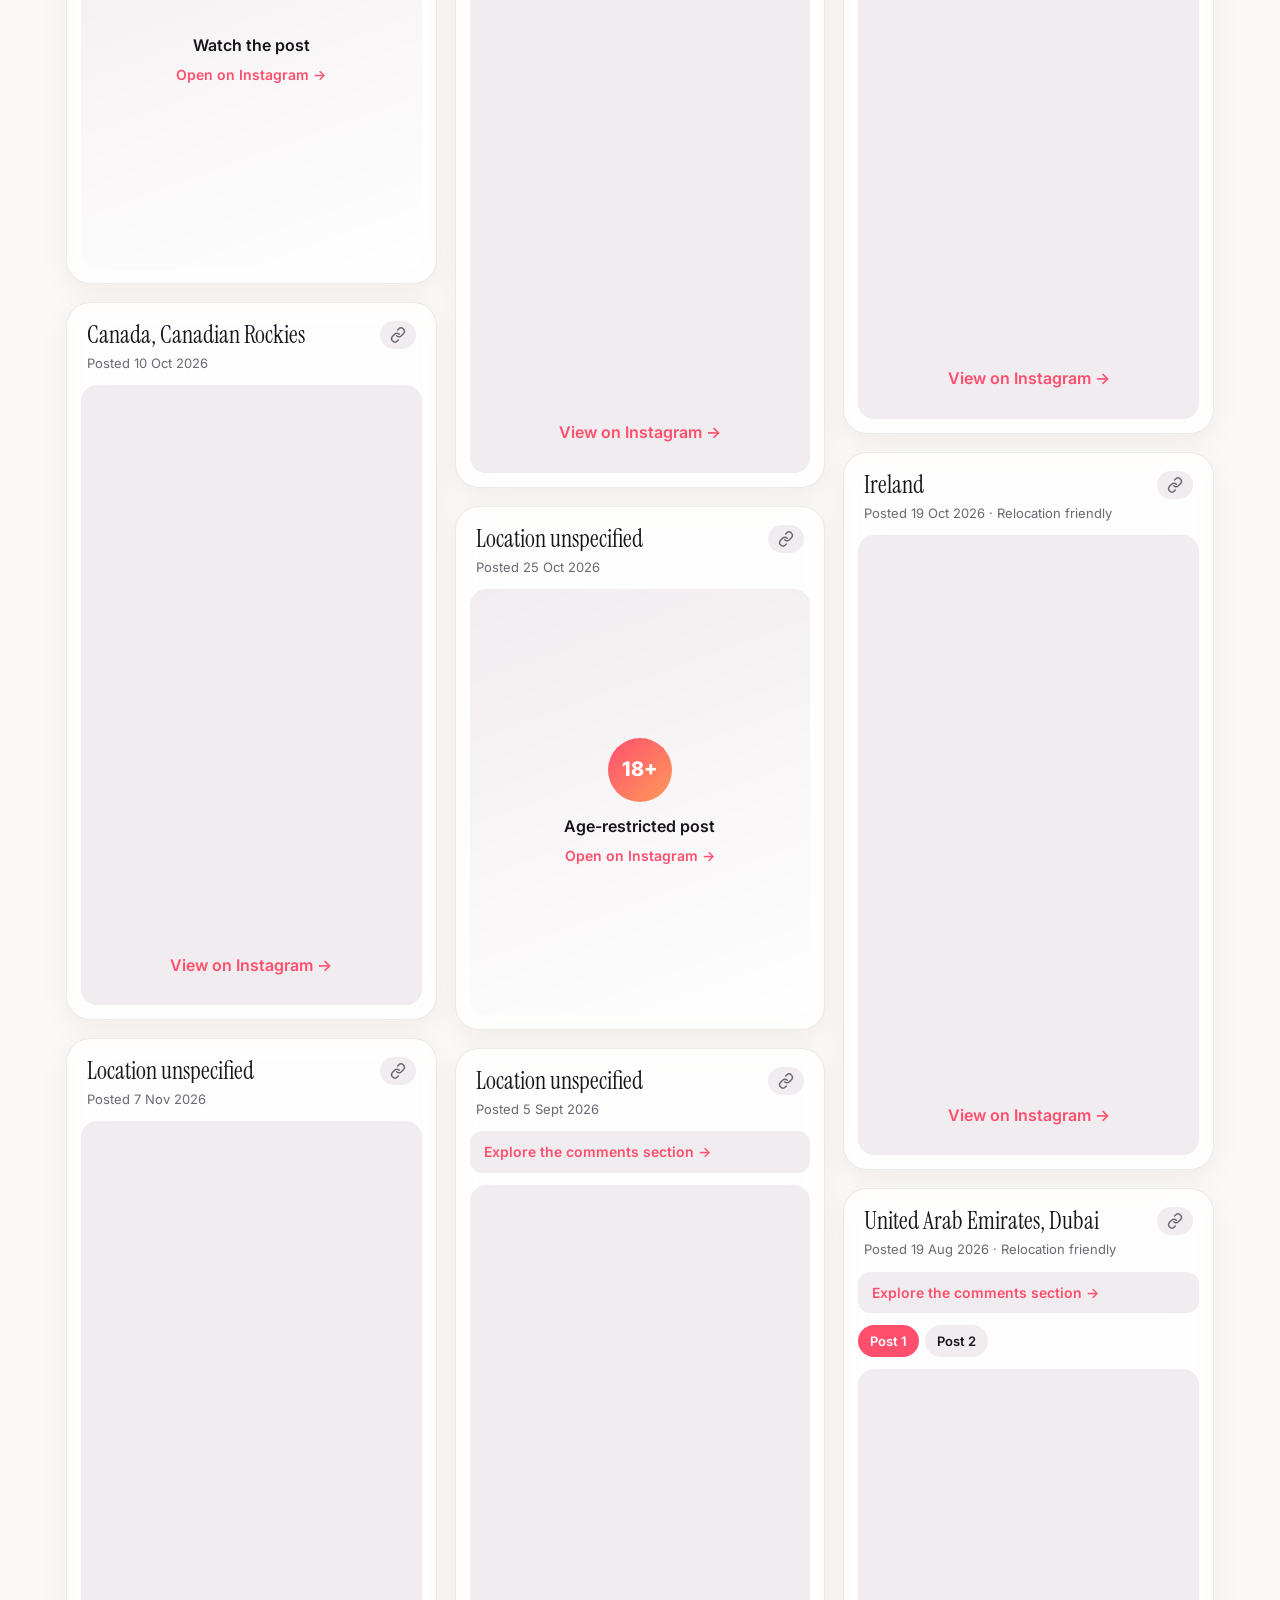
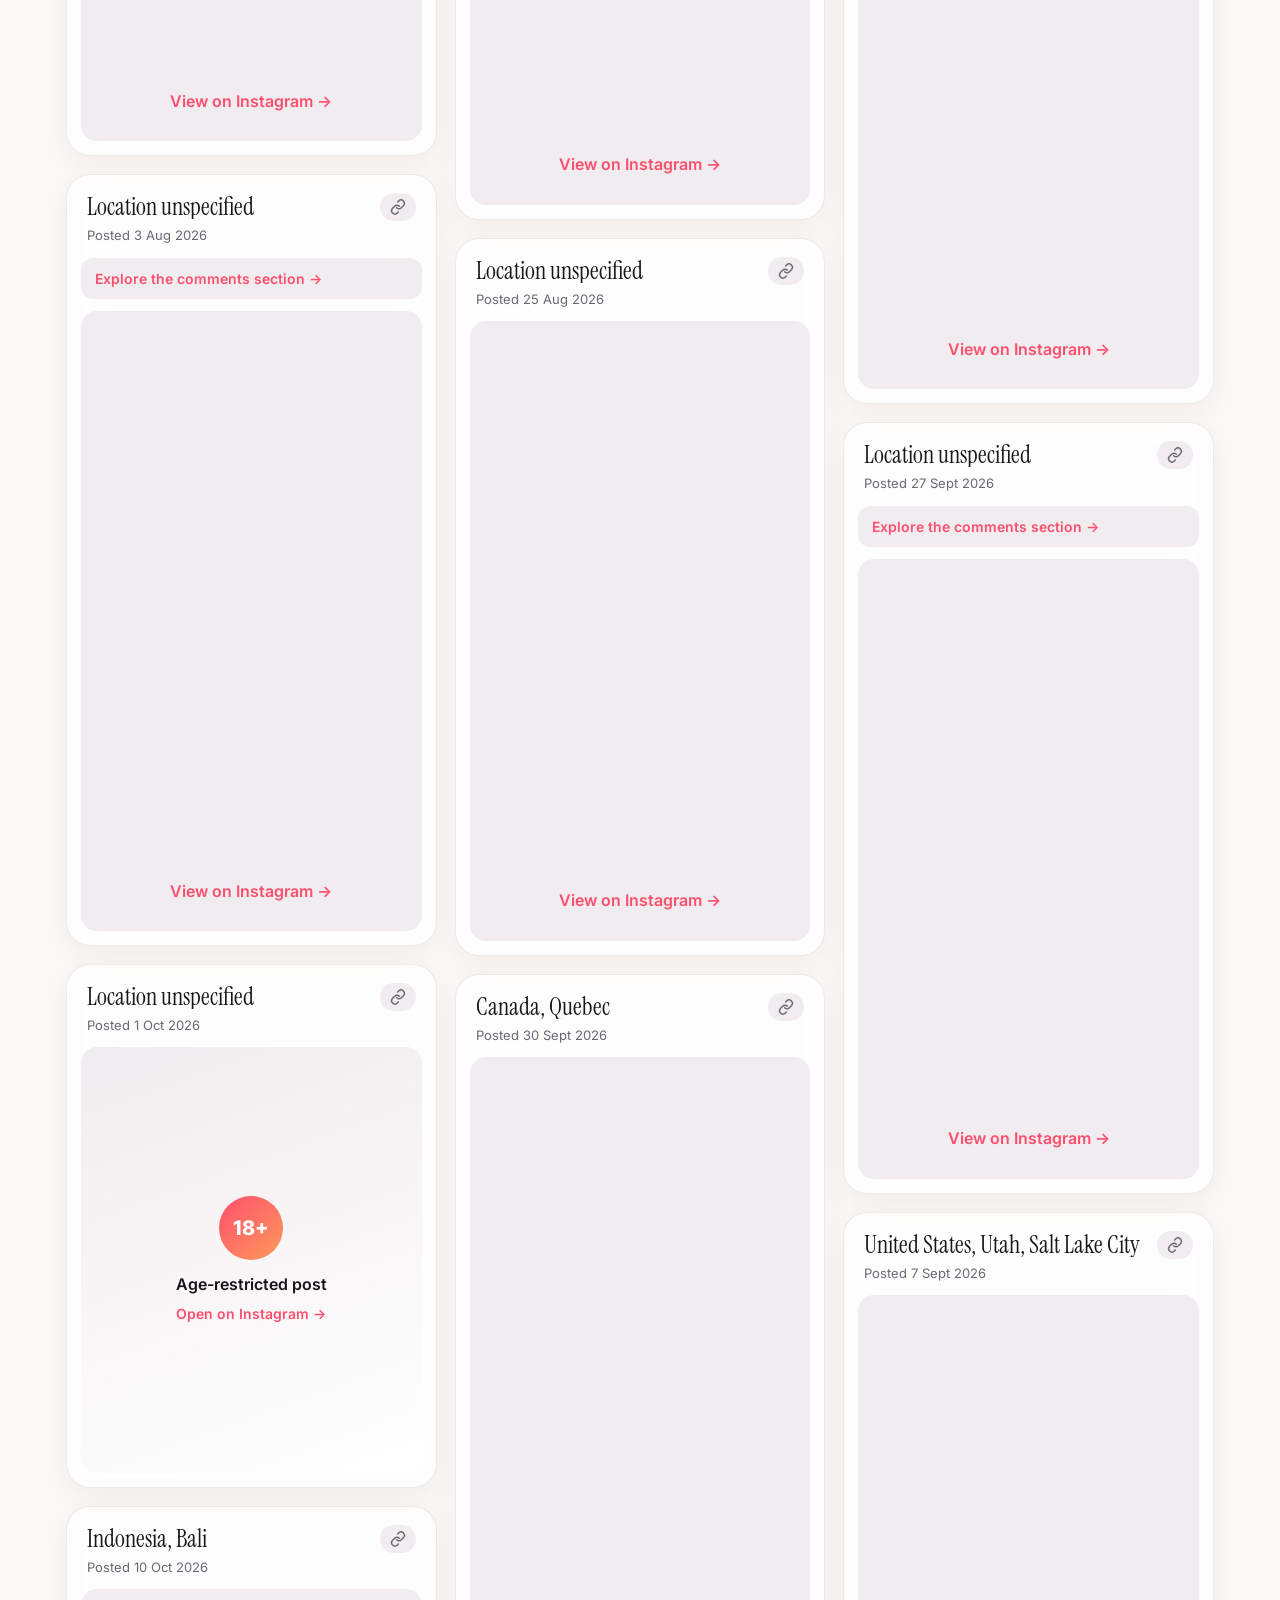
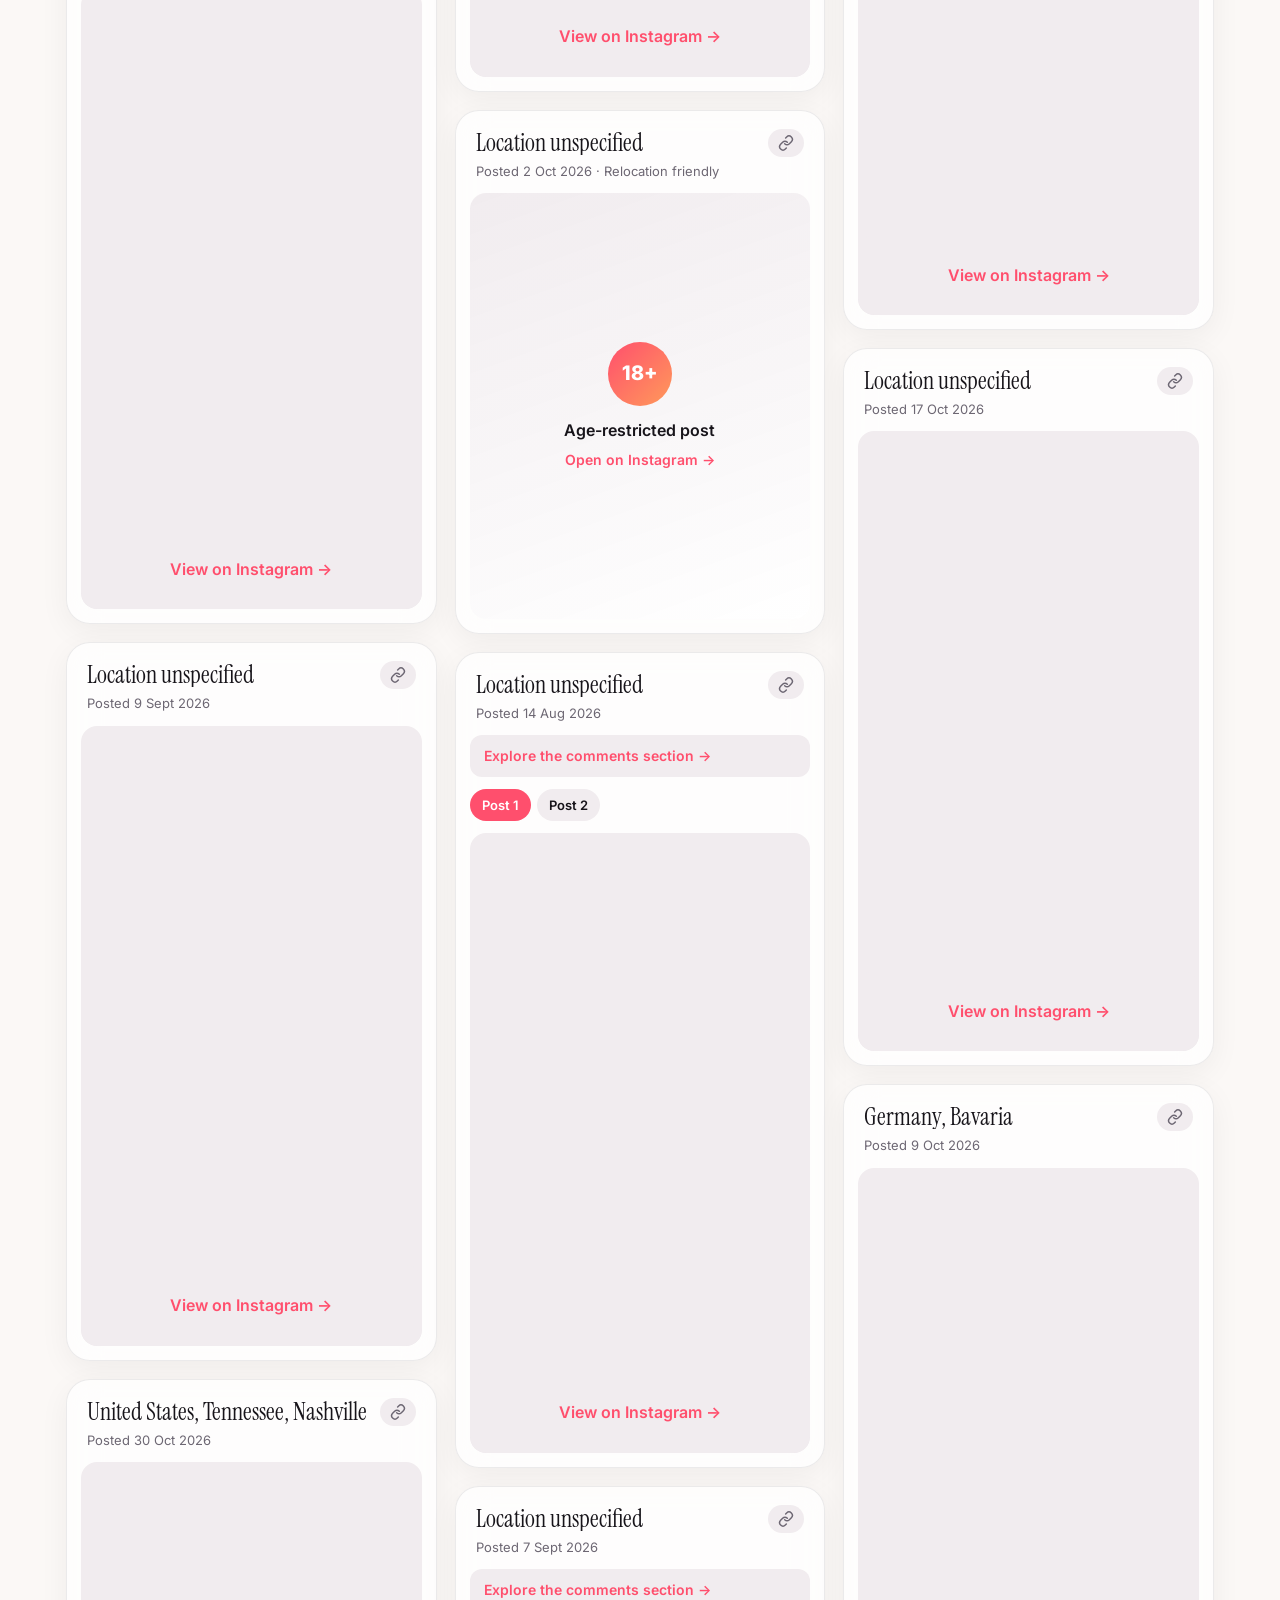
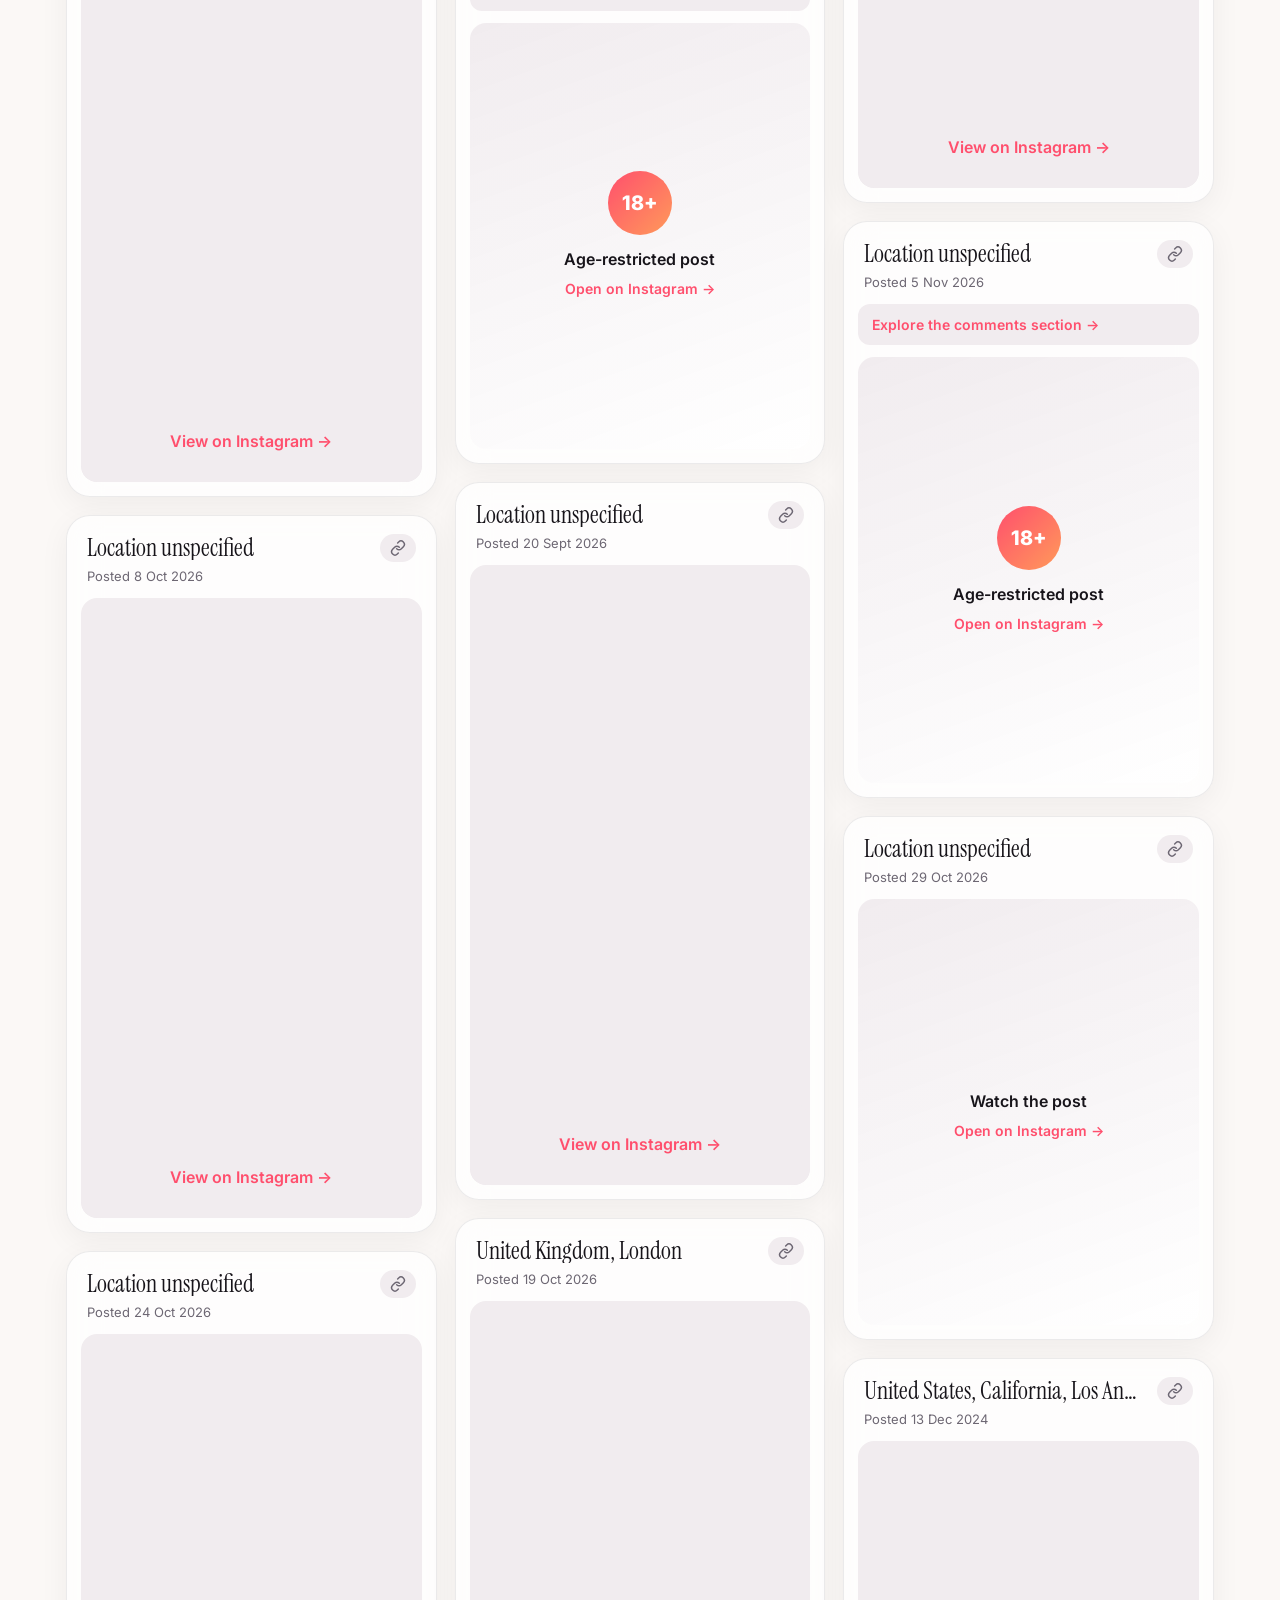
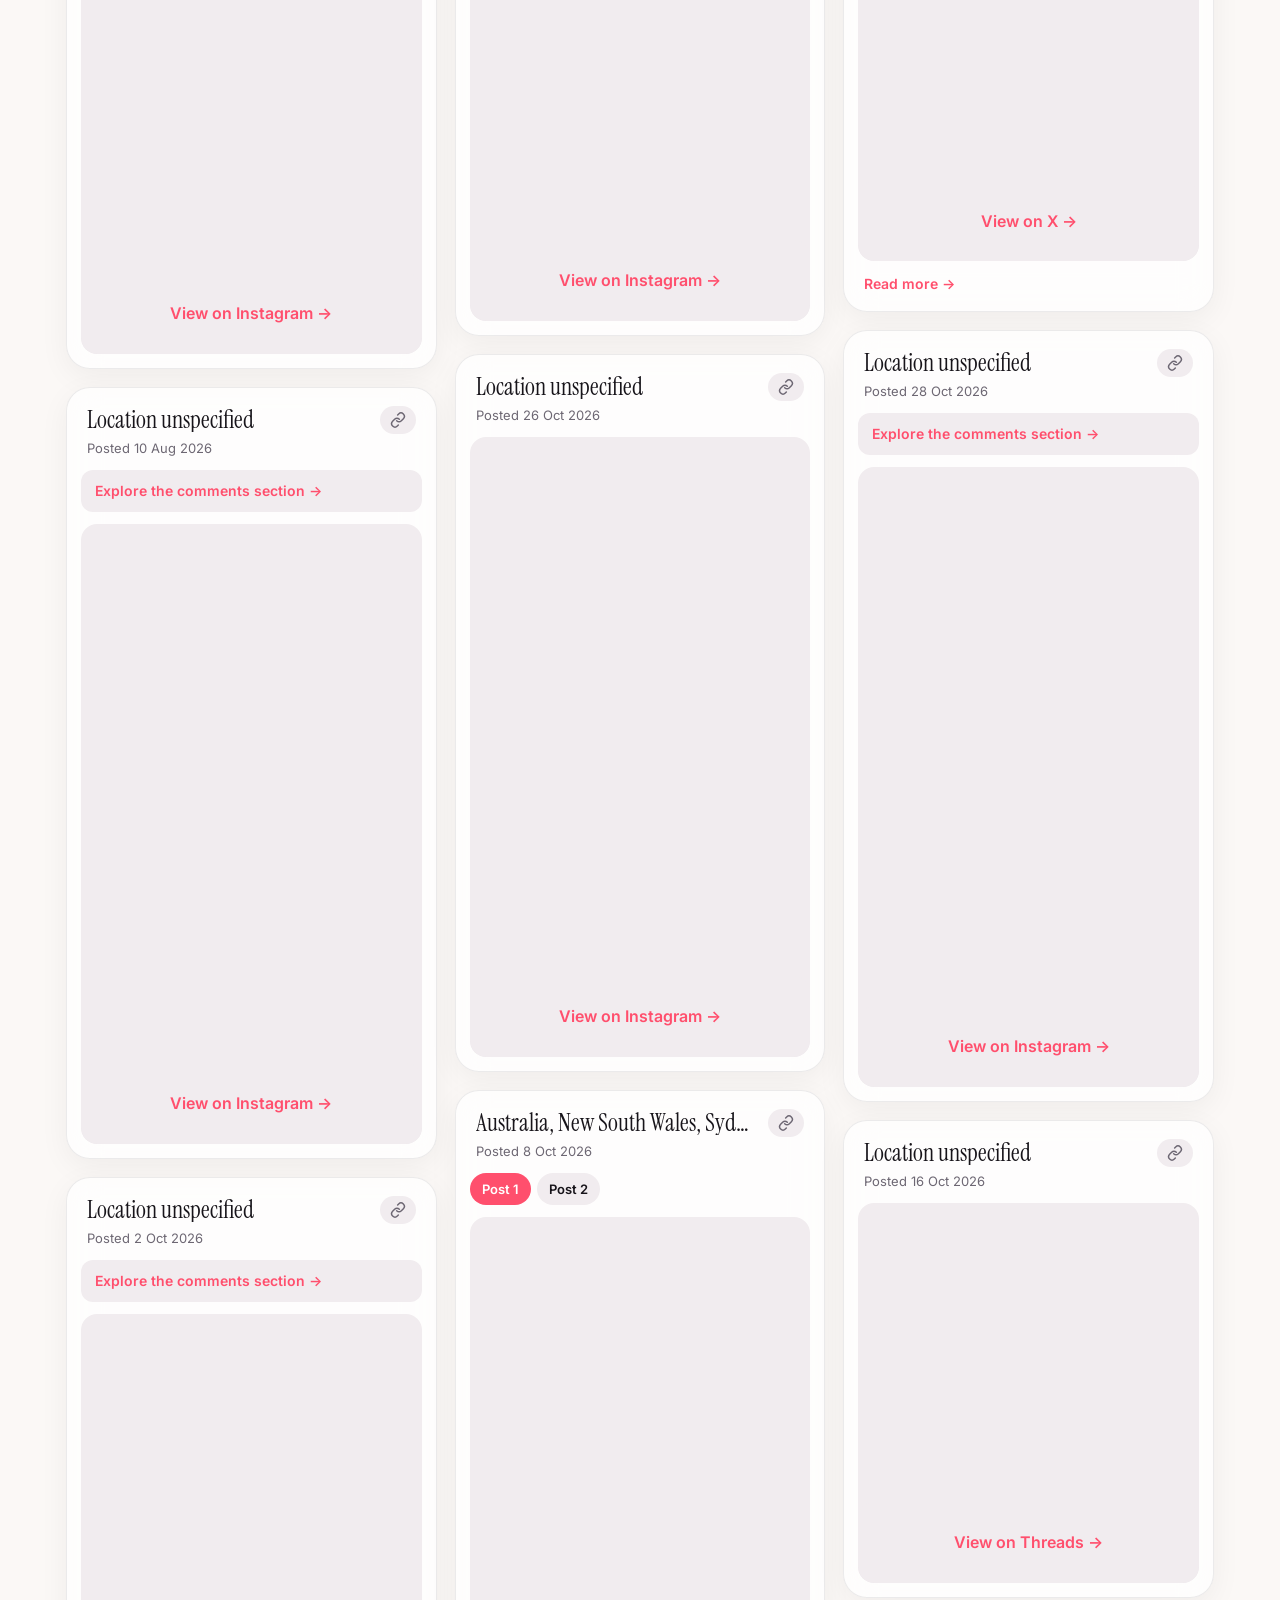
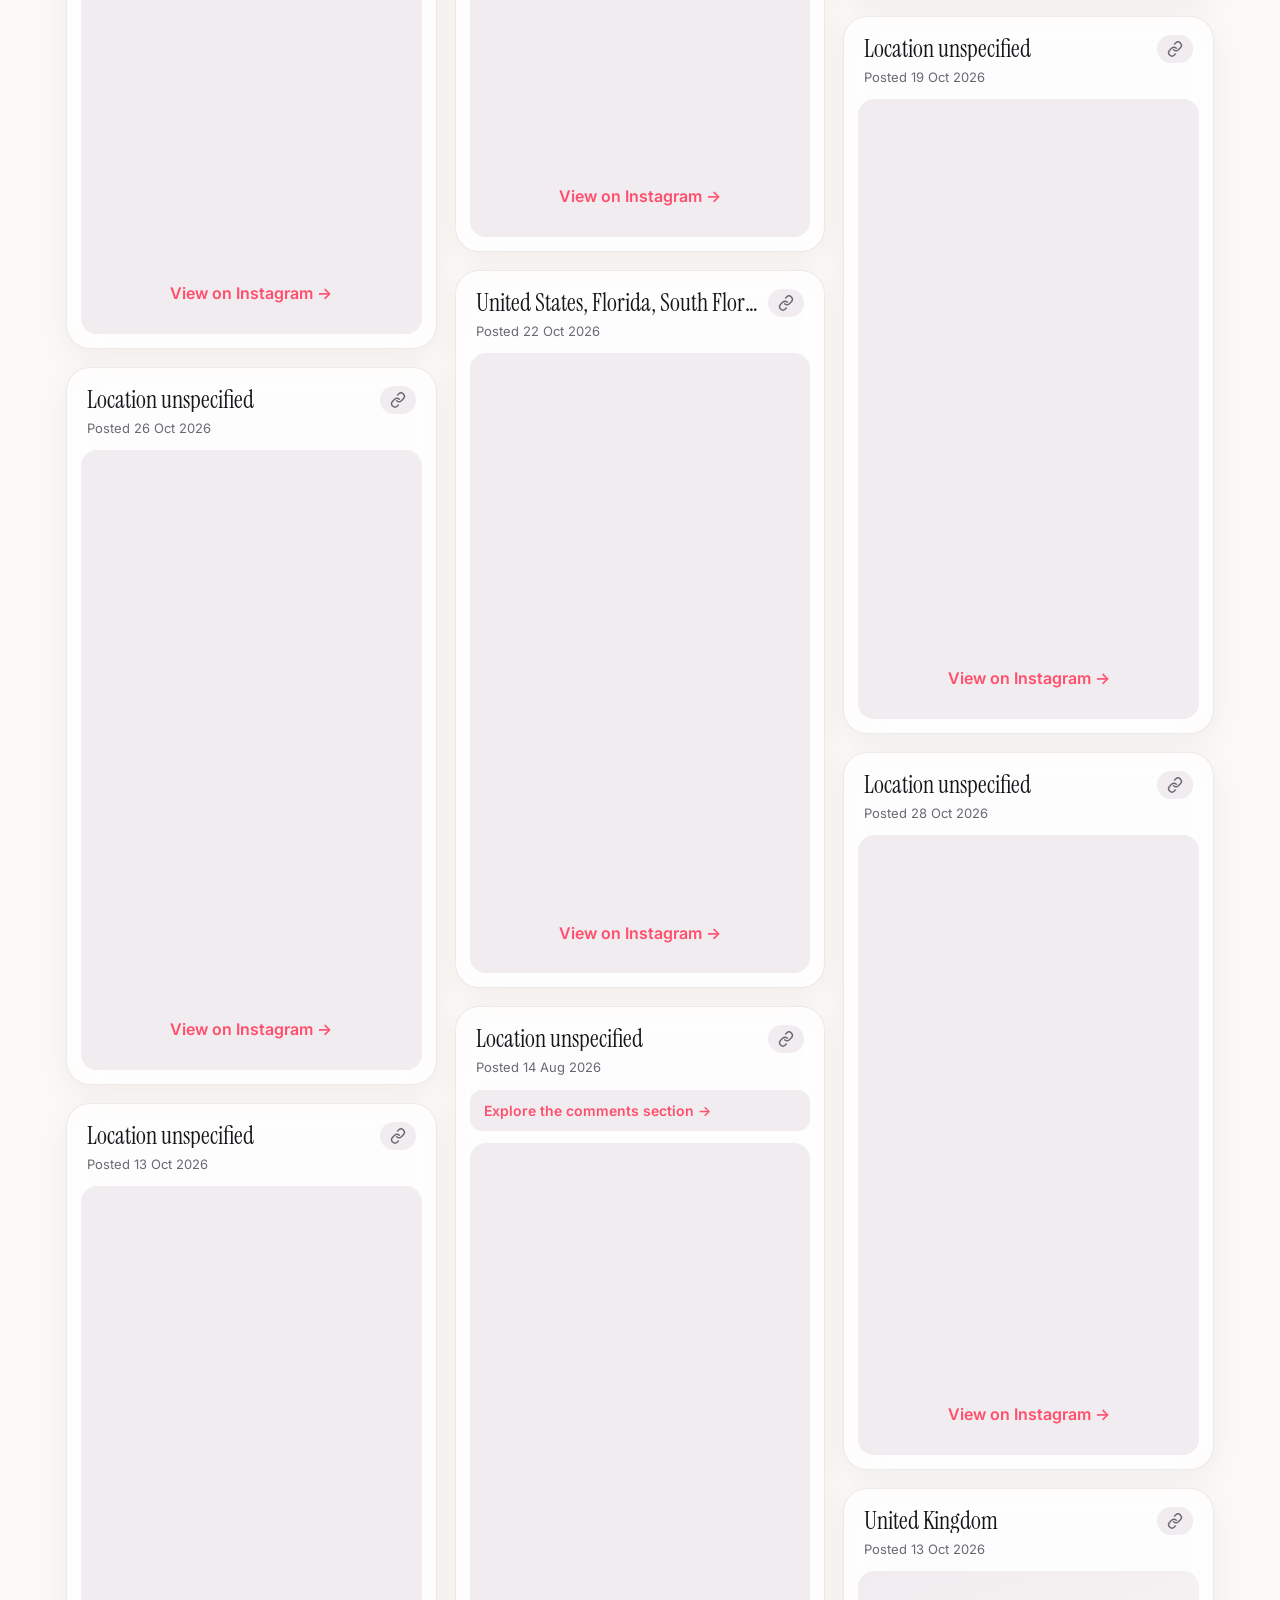
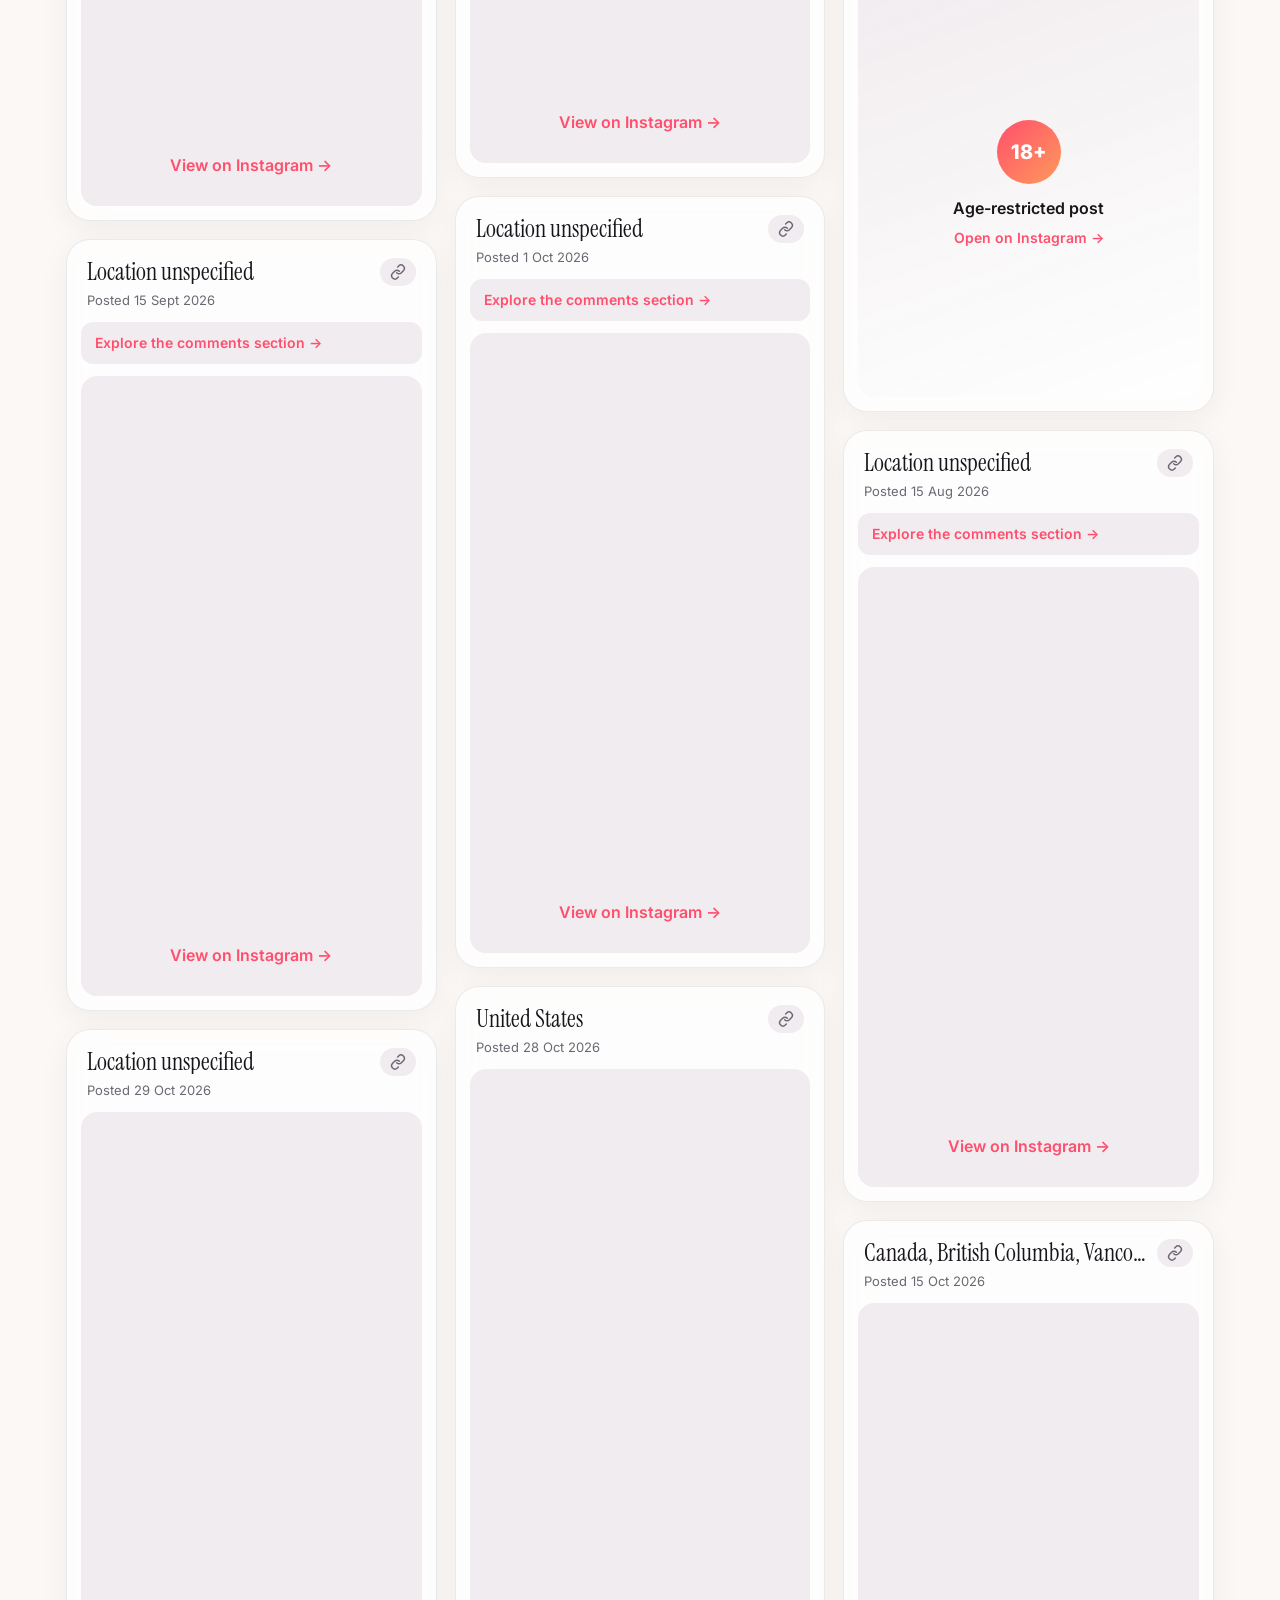
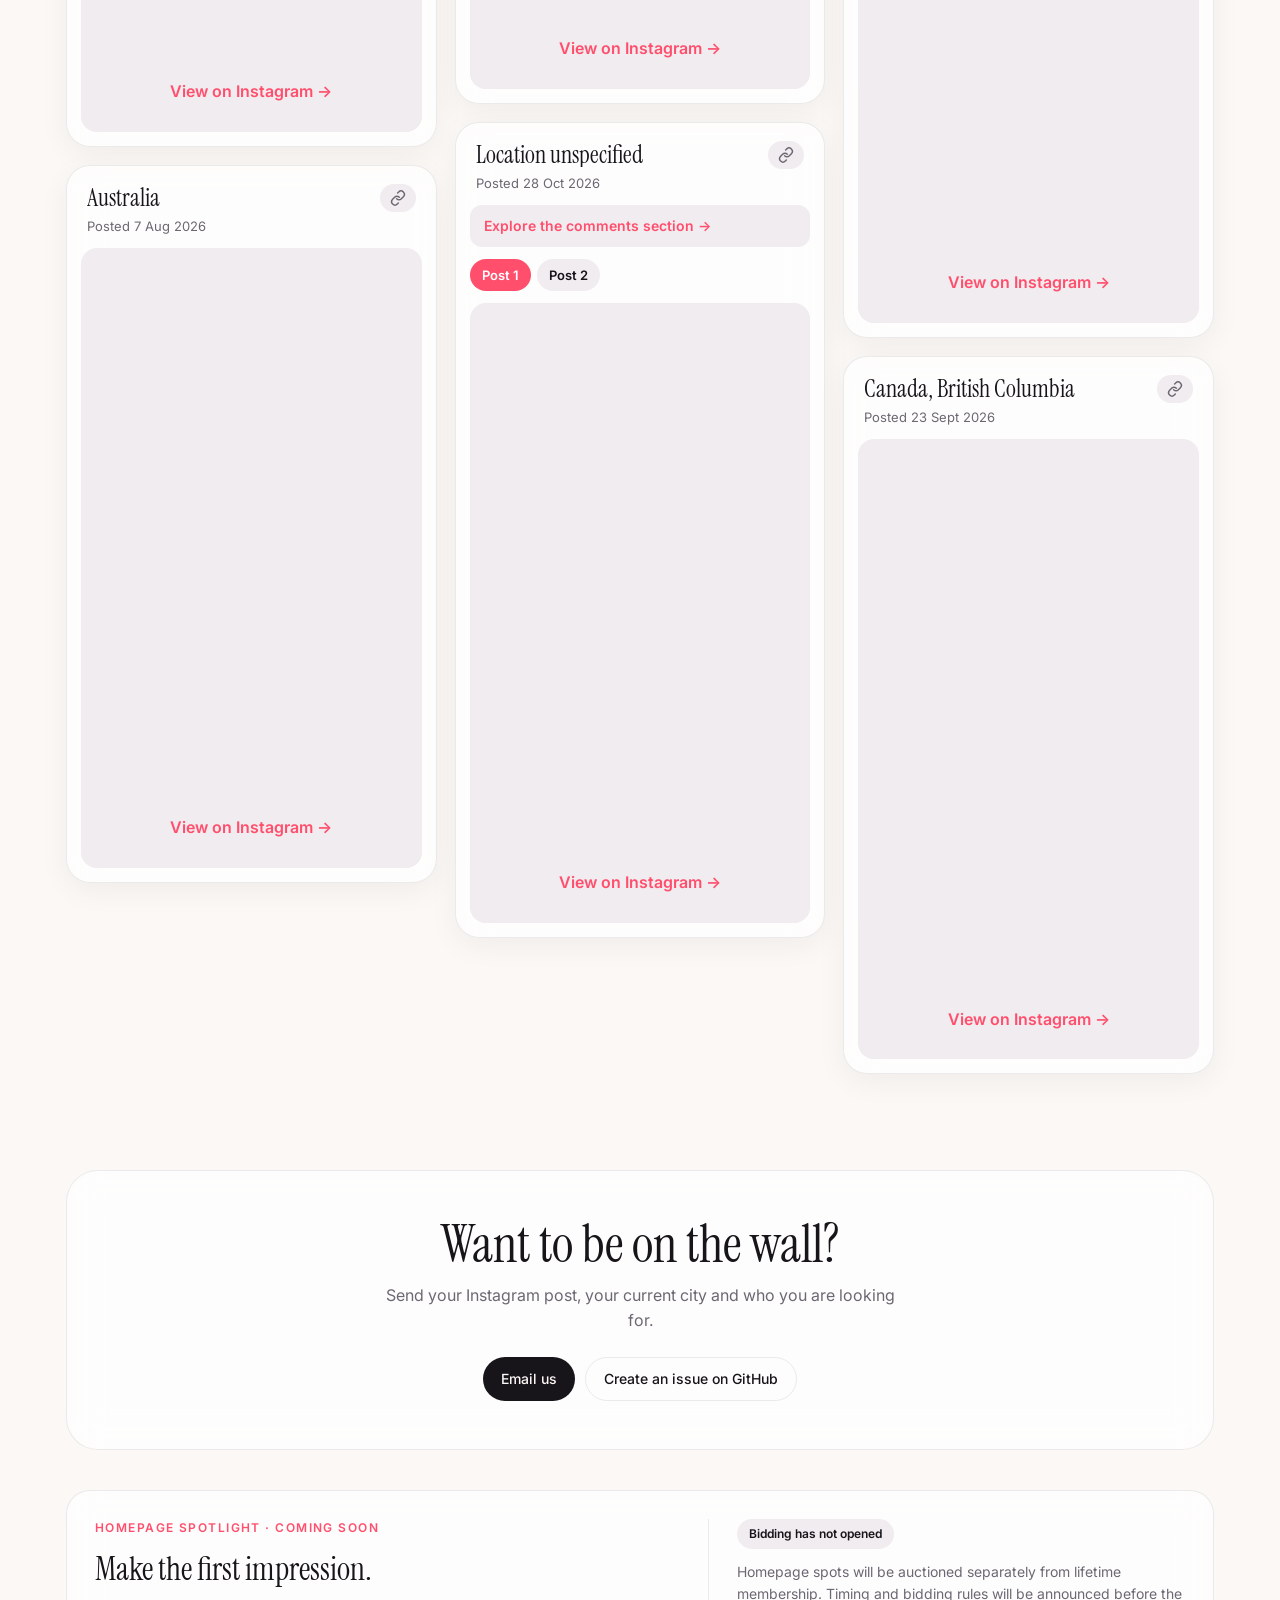
==== commit 77967cac: "Group regulars: extra posts per person, Post 1/2 switcher, /#regulars category Co-Authored-By: Claud" ====
--- a/index.html
+++ b/index.html
@@ -101,6 +101,12 @@
       font-weight: 600; font-size: 14px; text-decoration: none;
     }
     .filters a[aria-current] { background: var(--accent); color: #fff; }
+    .ecard .posts { display: flex; flex-wrap: wrap; gap: 6px; margin: 0 0 12px; }
+    .ecard .posts button {
+      padding: 6px 12px; border: 0; border-radius: 999px; background: var(--chip); color: var(--text);
+      font: inherit; font-weight: 600; font-size: 13px; cursor: pointer;
+    }
+    .ecard .posts button[aria-pressed] { background: var(--accent); color: #fff; }
     .ecard .fallback {
       display: block; padding: 28px; border-radius: 16px; background: var(--chip);
       color: var(--accent); font-weight: 600; text-decoration: none; text-align: center;
@@ -258,7 +264,24 @@
       c.append(head);
       if (p.note) c.append(el("a", { class: "note", href: p.post_url, target: "_blank", rel: "noopener" }, `${p.note} →`));
 
-      c.append(embedFrame(p.post_url, { restricted: p.age_restricted, noEmbed: p.no_embed, eager: i < 6 }));
+      const frame = embedFrame(p.post_url, { restricted: p.age_restricted, noEmbed: p.no_embed, eager: i < 6 });
+      // Regulars: extra posts from the same person, switched in place with numbered buttons.
+      if (p.more_posts?.length) {
+        const posts = [p.post_url, ...p.more_posts];
+        const tabs = el("div", { class: "posts", role: "group", "aria-label": "Posts" });
+        posts.forEach((url, k) => {
+          const b = el("button", { type: "button" }, `Post ${k + 1}`);
+          if (k === 0) b.setAttribute("aria-pressed", "true");
+          b.addEventListener("click", () => {
+            tabs.querySelectorAll("button").forEach((x) => x.removeAttribute("aria-pressed"));
+            b.setAttribute("aria-pressed", "true");
+            c.querySelector(".frame").replaceWith(k === 0 ? frame : embedFrame(url, { eager: true }));
+          });
+          tabs.append(b);
+        });
+        c.append(tabs);
+      }
+      c.append(frame);
       const more = personUrl(p);
       if (more) c.append(el("a", { class: "more", href: more }, "Read more →"));
       return c;
@@ -321,24 +344,33 @@
         // (visitor seed + profile id). New profiles slot in without reshuffling everyone else.
         // A shared link (#id) puts that person first; "pinned" profiles come next.
         const rank = (p) => hash(`${visitorSeed()}:${p.id}`);
-        // #comments is a category: only posts whose comment sections are worth reading ("note").
-        const COMMENTS = "comments";
+        // Categories, each with its own share link: #comments (comment sections worth reading,
+        // "note") and #regulars (people who post more than once, "more_posts").
+        const CATEGORIES = [
+          { hash: "comments", label: "Explore the comments", test: (p) => p.note },
+          { hash: "regulars", label: "Regulars", test: (p) => p.more_posts?.length },
+        ];
         const order = (list) => {
           const target = decodeURIComponent(location.hash.slice(1));
-          if (target === COMMENTS) return list.filter((p) => p.note && !p.hidden).sort((a, b) => rank(a) - rank(b));
+          const cat = CATEGORIES.find((k) => k.hash === target);
+          if (cat) return list.filter((p) => cat.test(p) && !p.hidden).sort((a, b) => rank(a) - rank(b));
           const tier = (p) => (p.id === target ? 0 : p.pinned ? 1 : 2);
           // "hidden" profiles stay out of the list, but a direct #link still shows them.
           return list.filter((p) => !p.hidden || p.id === target)
             .sort((a, b) => tier(a) - tier(b) || rank(a) - rank(b));
         };
-        const commentCount = data.filter((p) => p.note && !p.hidden).length;
         const filters = () => {
-          const onComments = location.hash === `#${COMMENTS}`;
           const all = el("a", { href: "#" }, "Everyone");
-          const com = el("a", { href: `#${COMMENTS}` }, `Explore the comments (${commentCount})`);
-          (onComments ? com : all).setAttribute("aria-current", "true");
-          $("filters").replaceChildren(all, com);
-          $("filters").hidden = commentCount === 0;
+          let current = all;
+          const links = CATEGORIES.map((k) => {
+            const n = data.filter((p) => k.test(p) && !p.hidden).length;
+            const a = n && el("a", { href: `#${k.hash}` }, `${k.label} (${n})`);
+            if (a && location.hash === `#${k.hash}`) current = a;
+            return a;
+          }).filter(Boolean);
+          current.setAttribute("aria-current", "true");
+          $("filters").replaceChildren(all, ...links);
+          $("filters").hidden = links.length === 0;
         };
         filters();
         render(order(data));
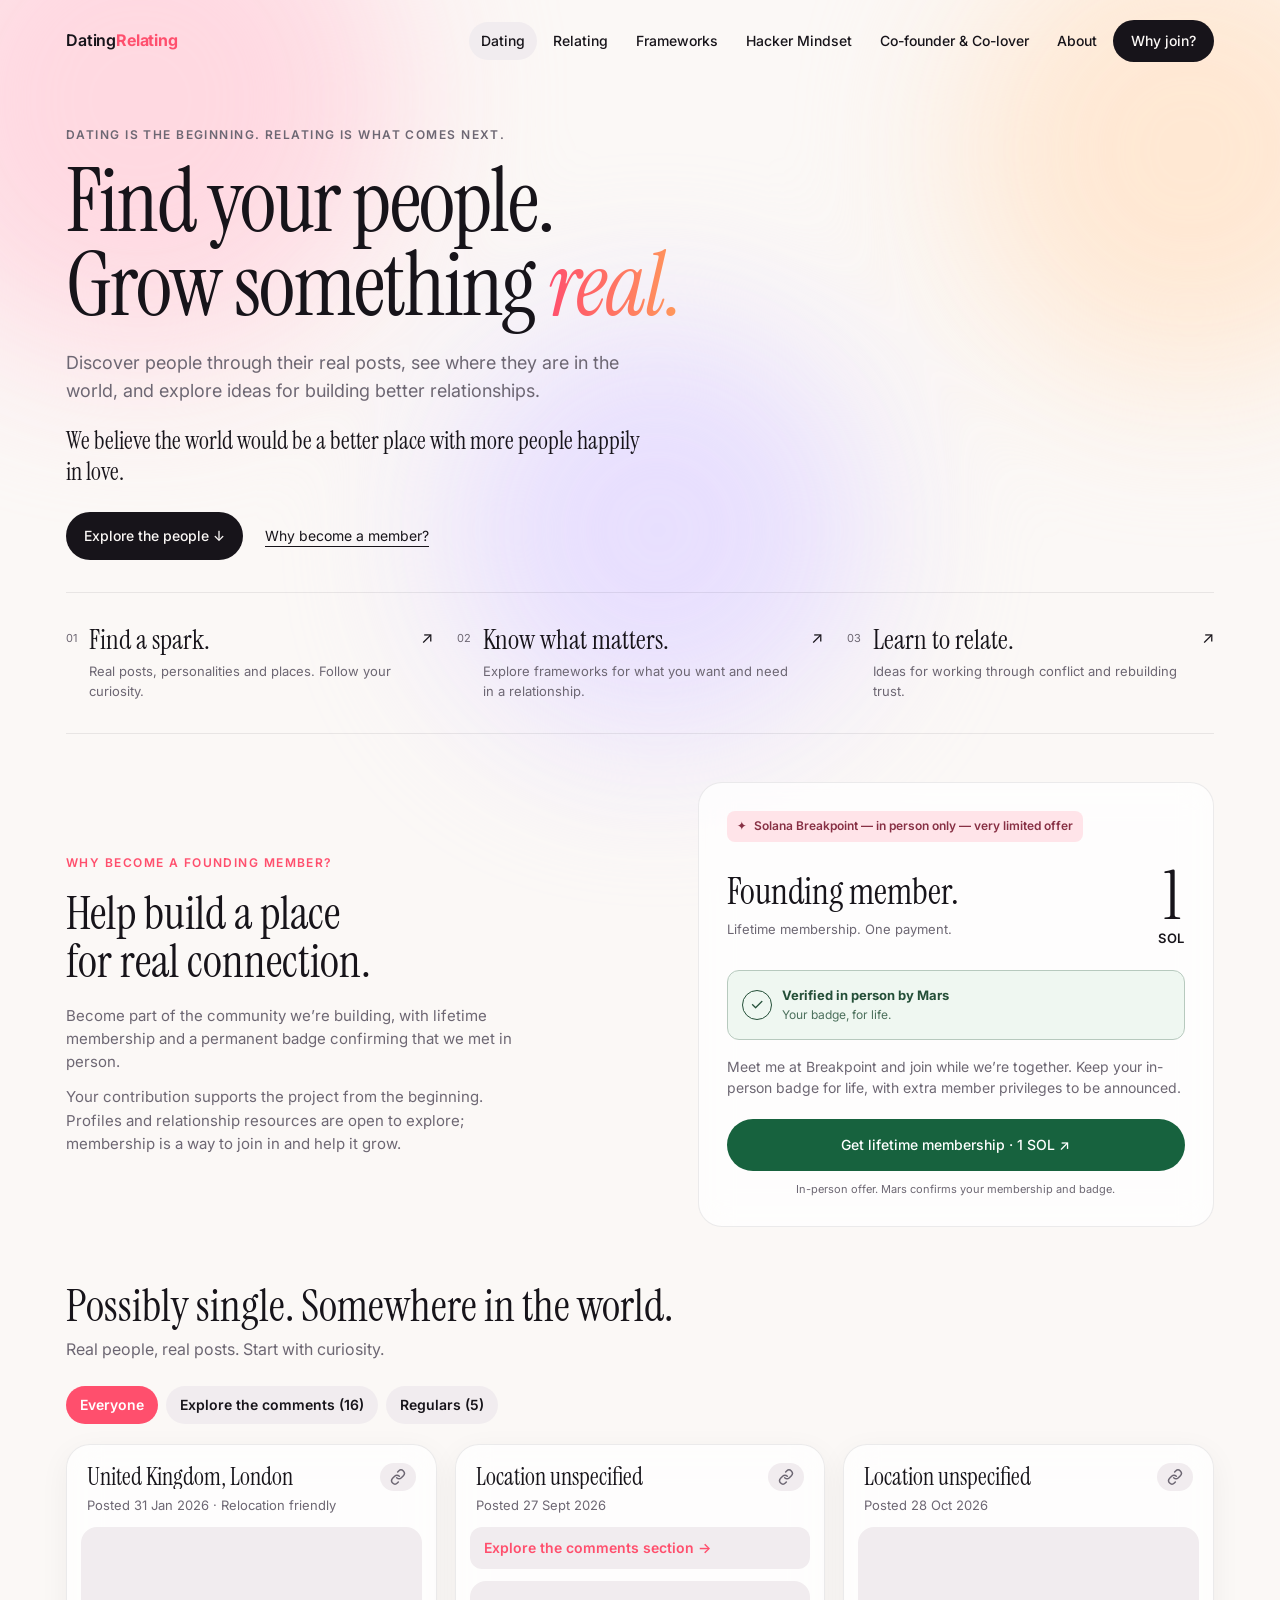
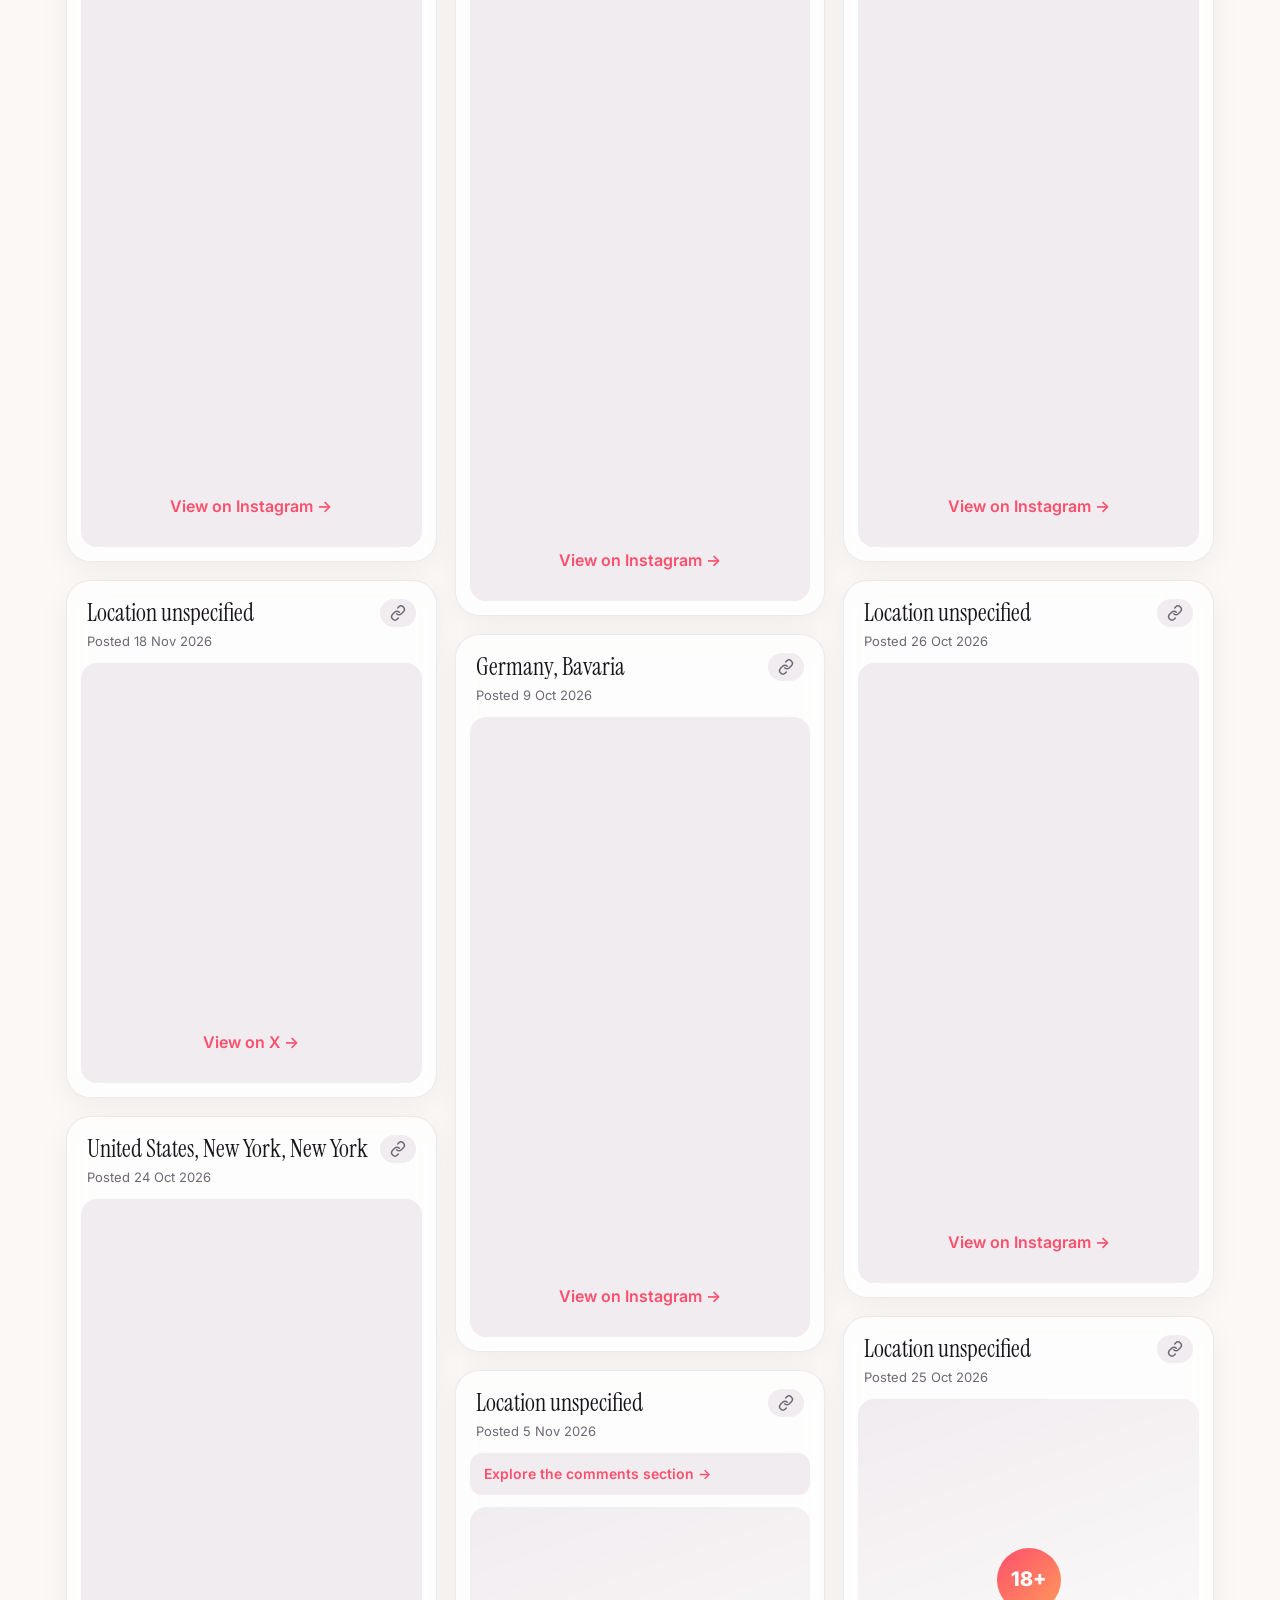
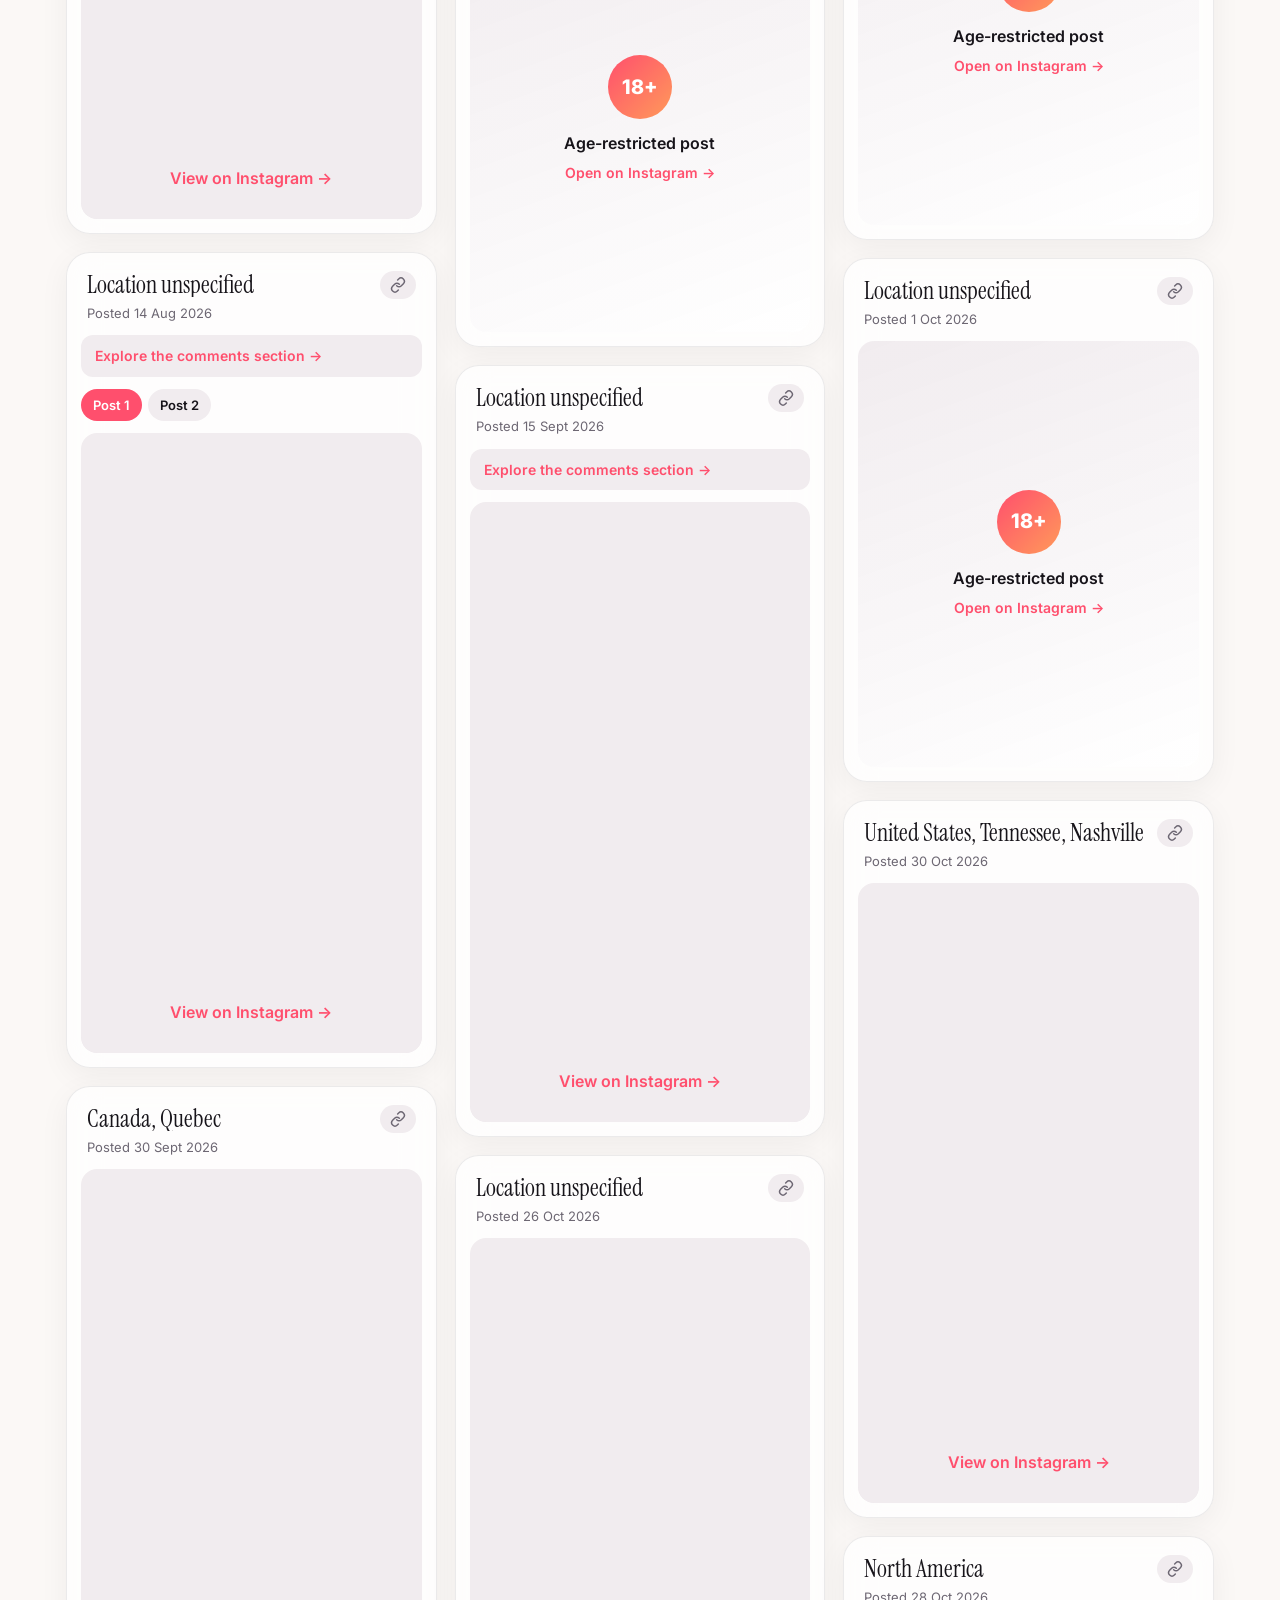
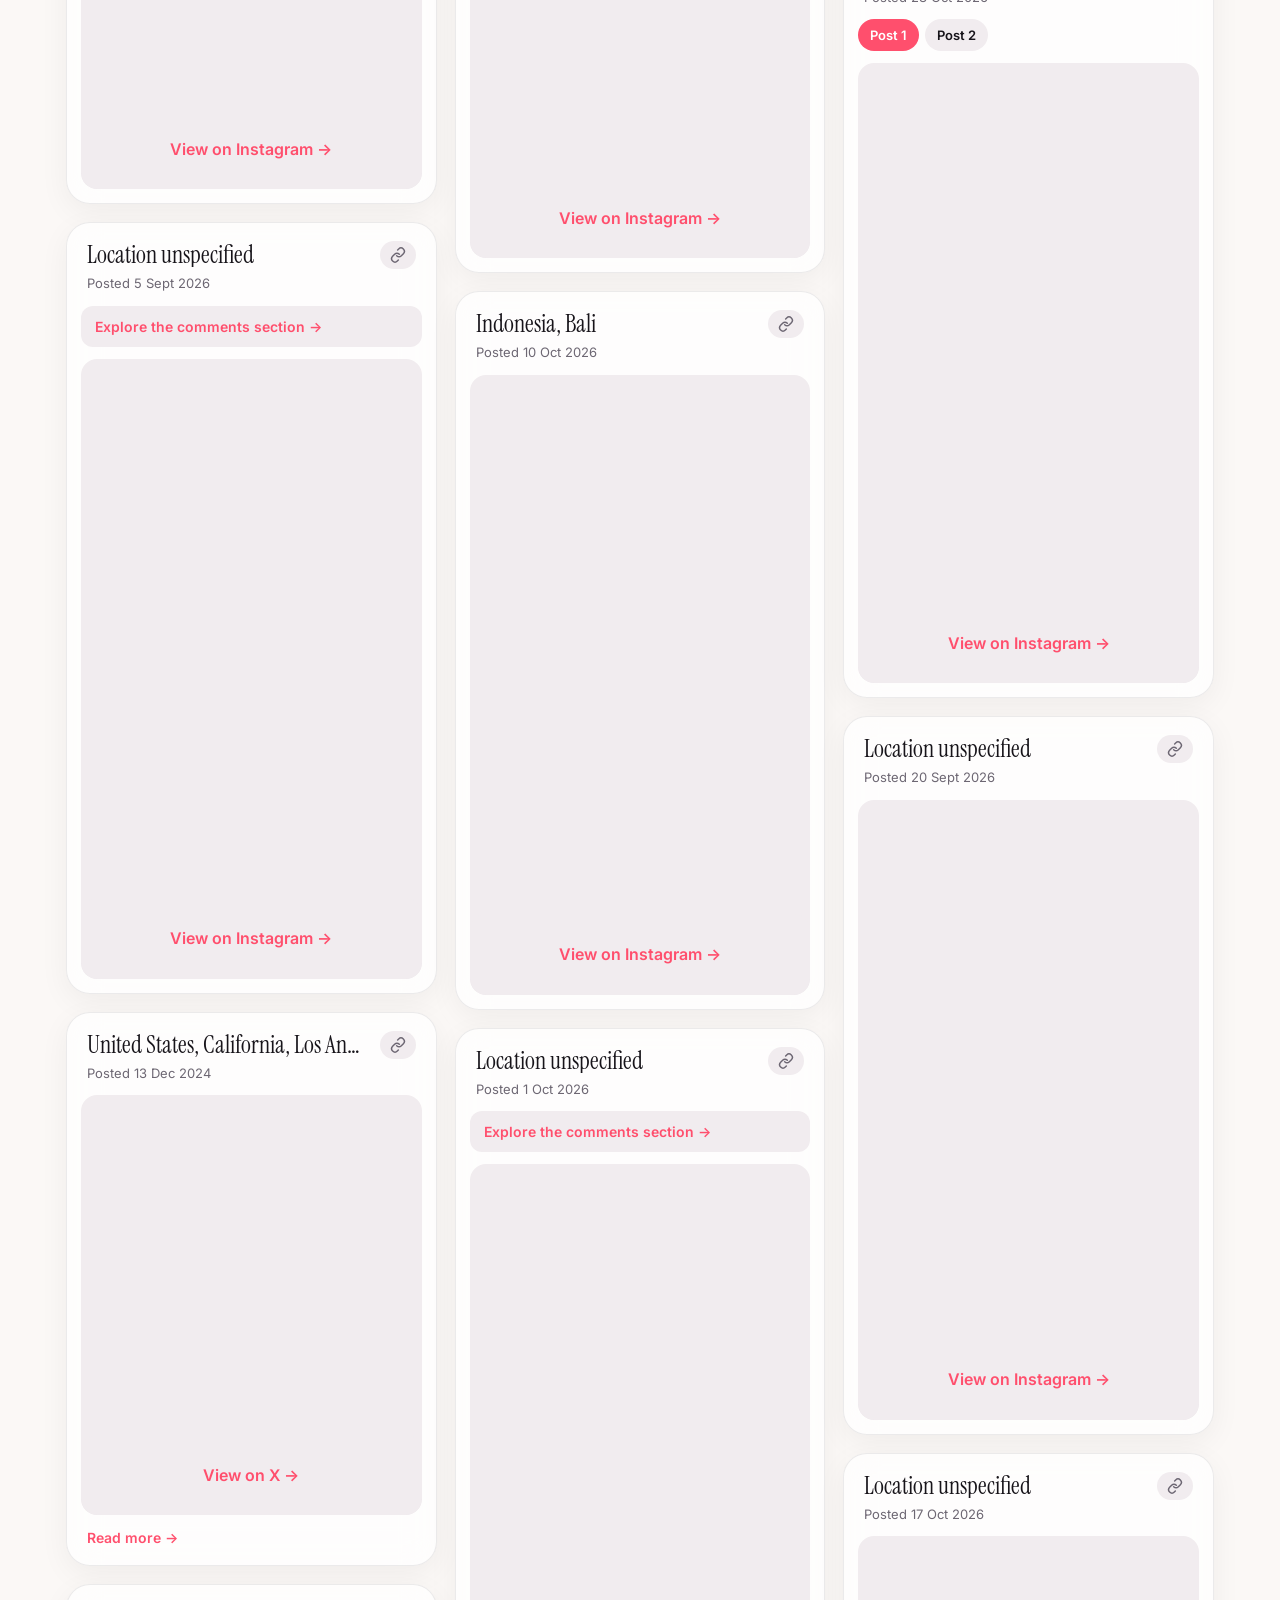
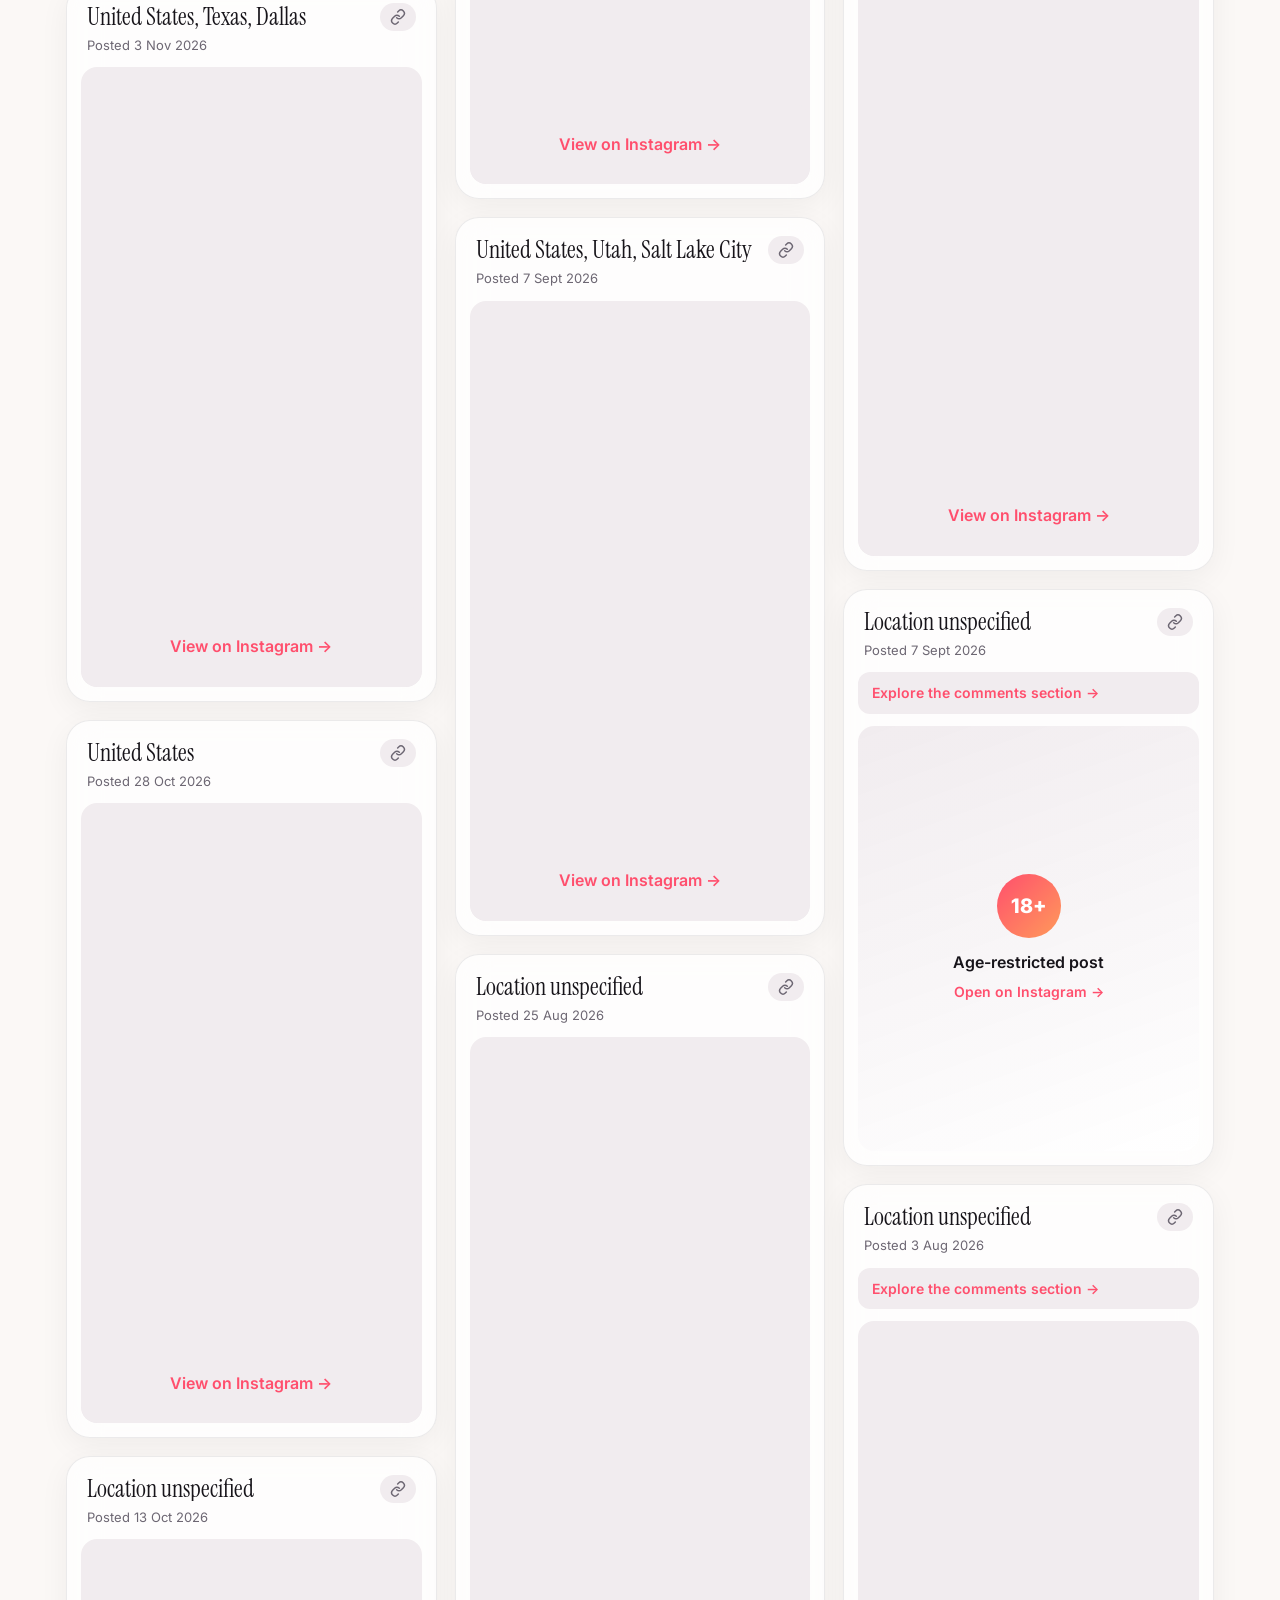
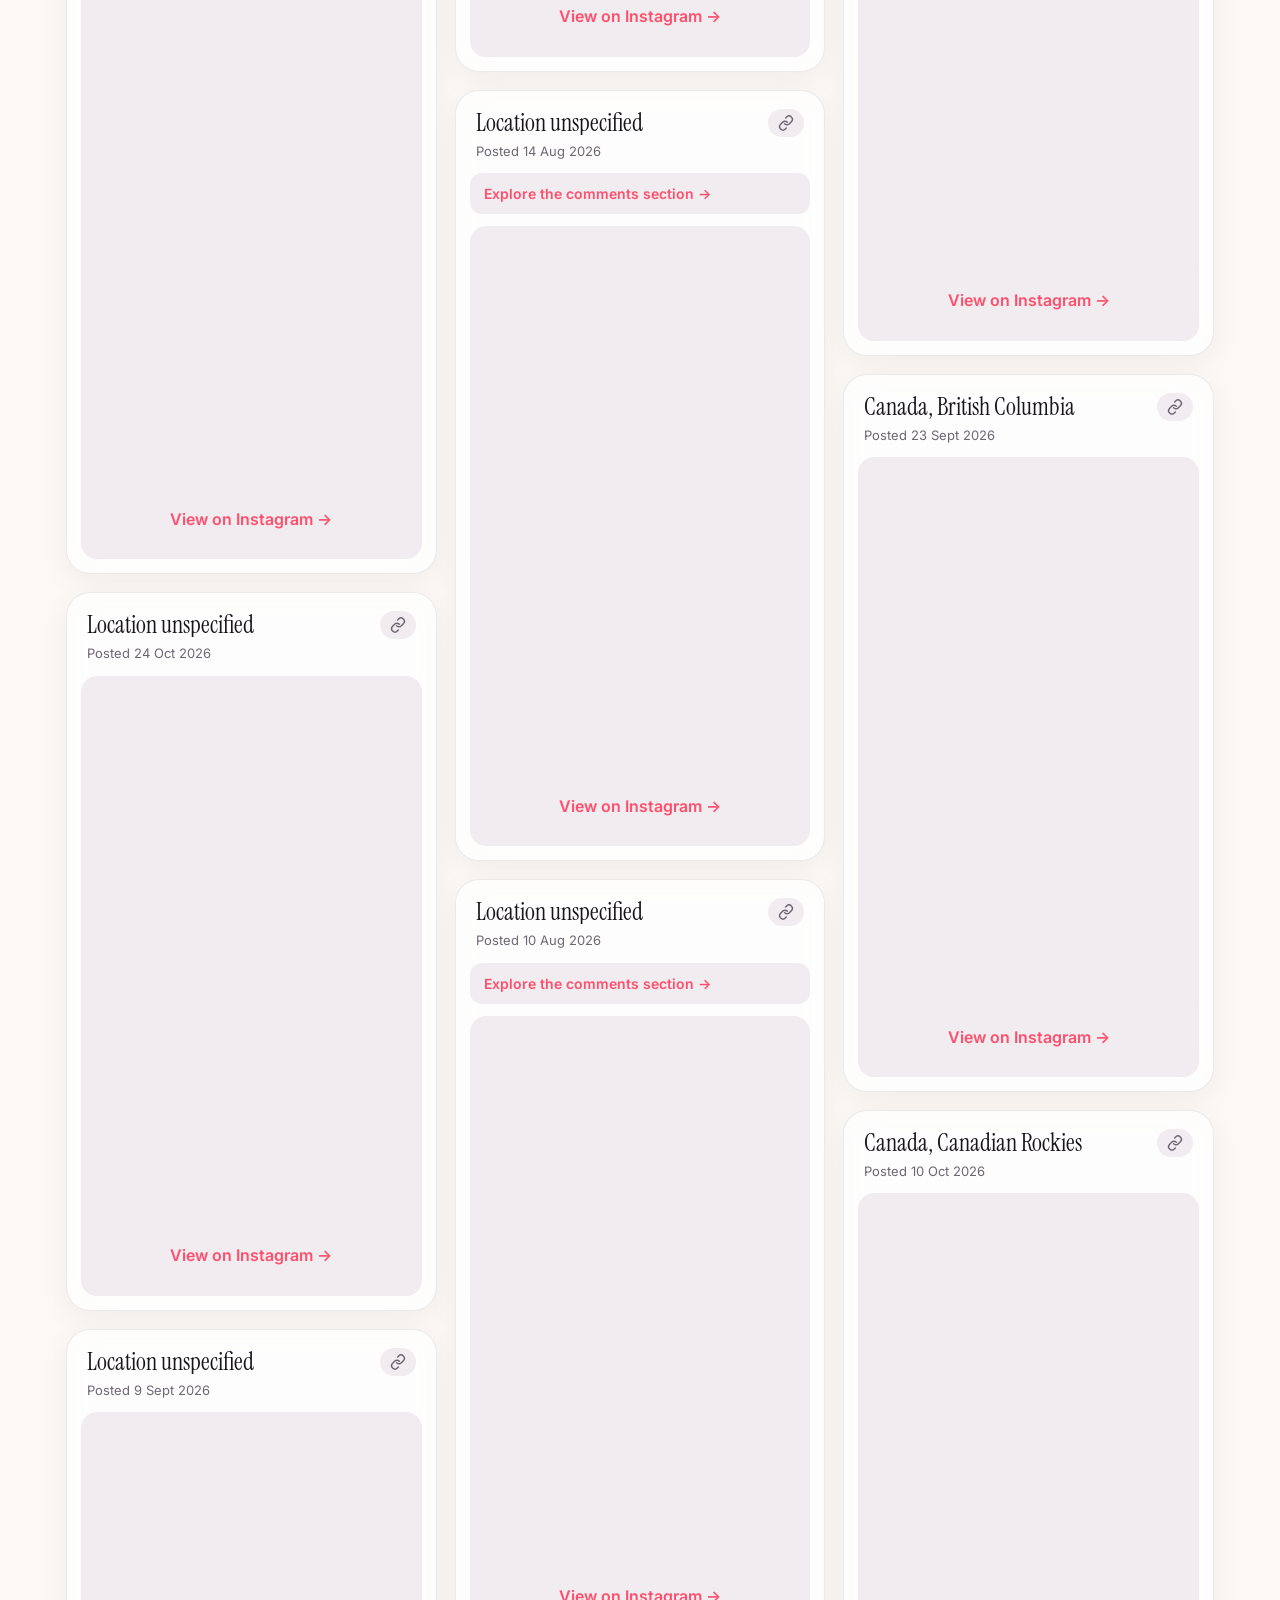
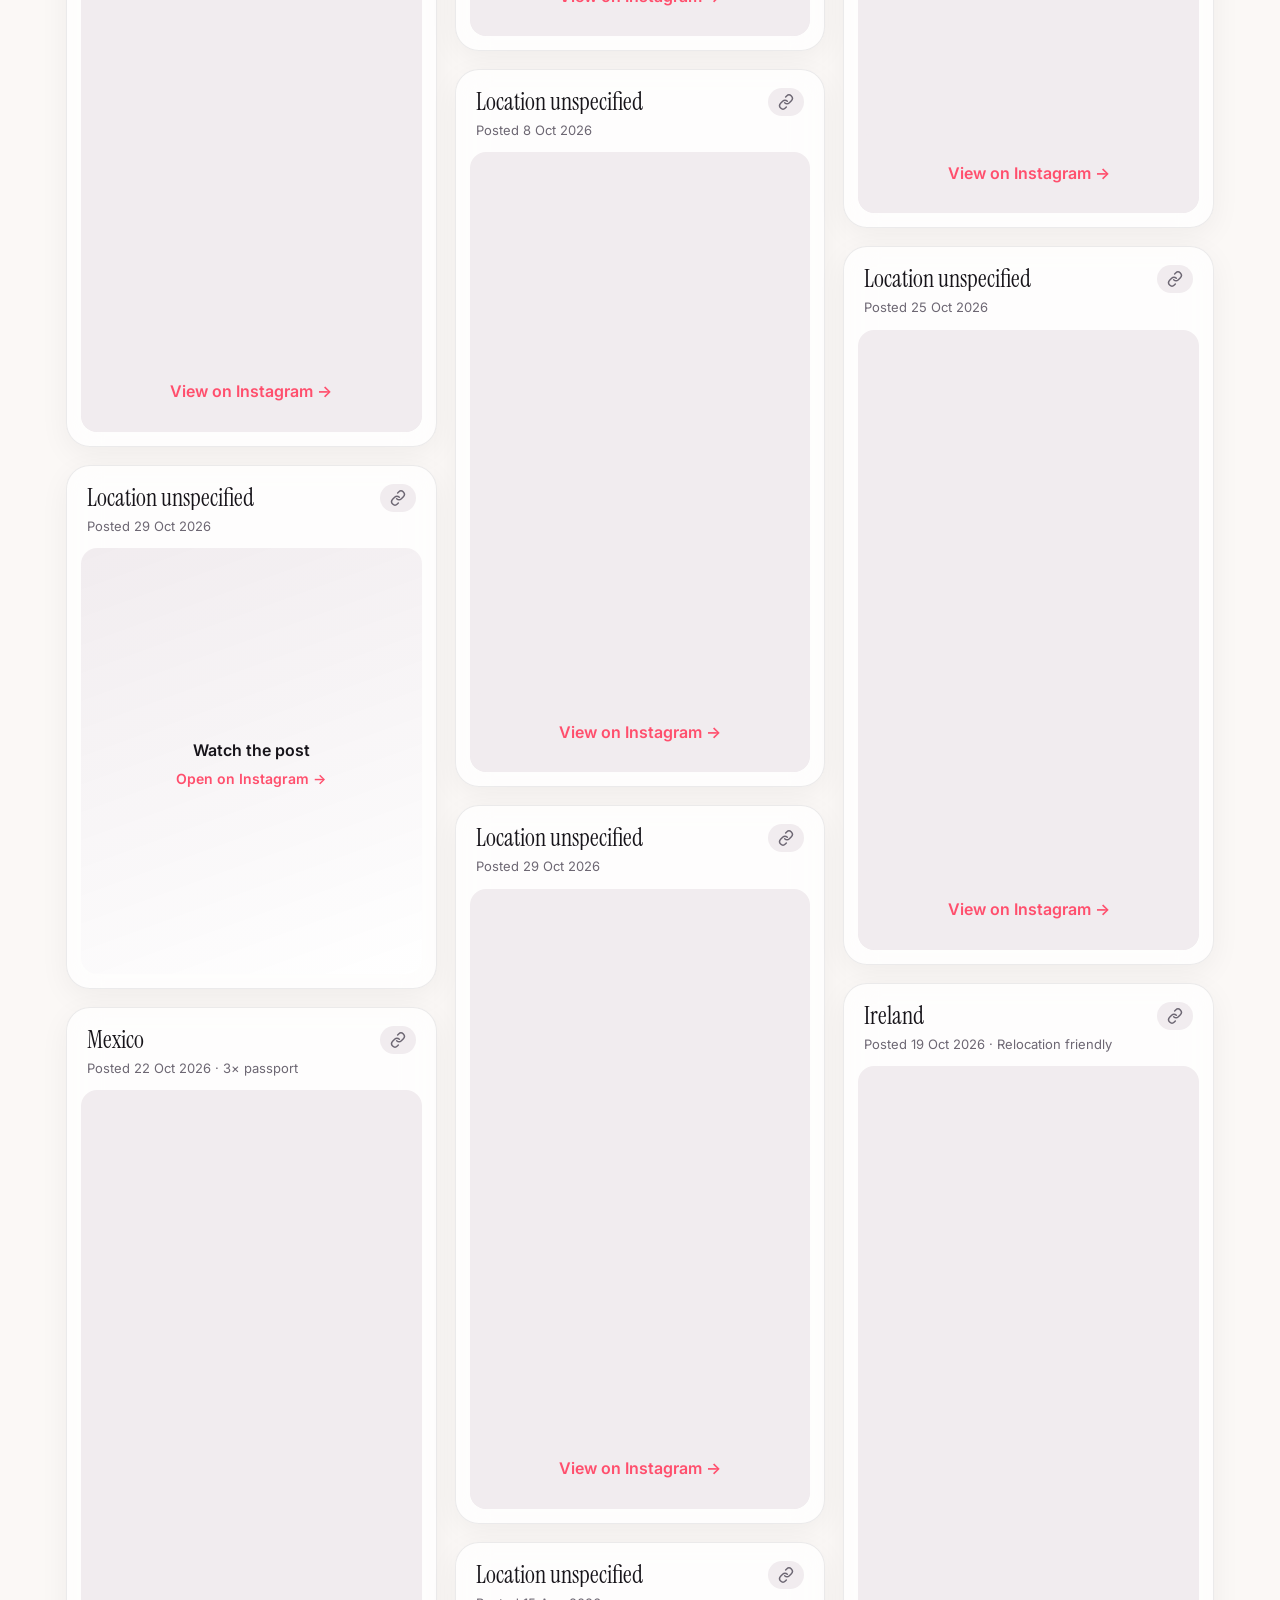
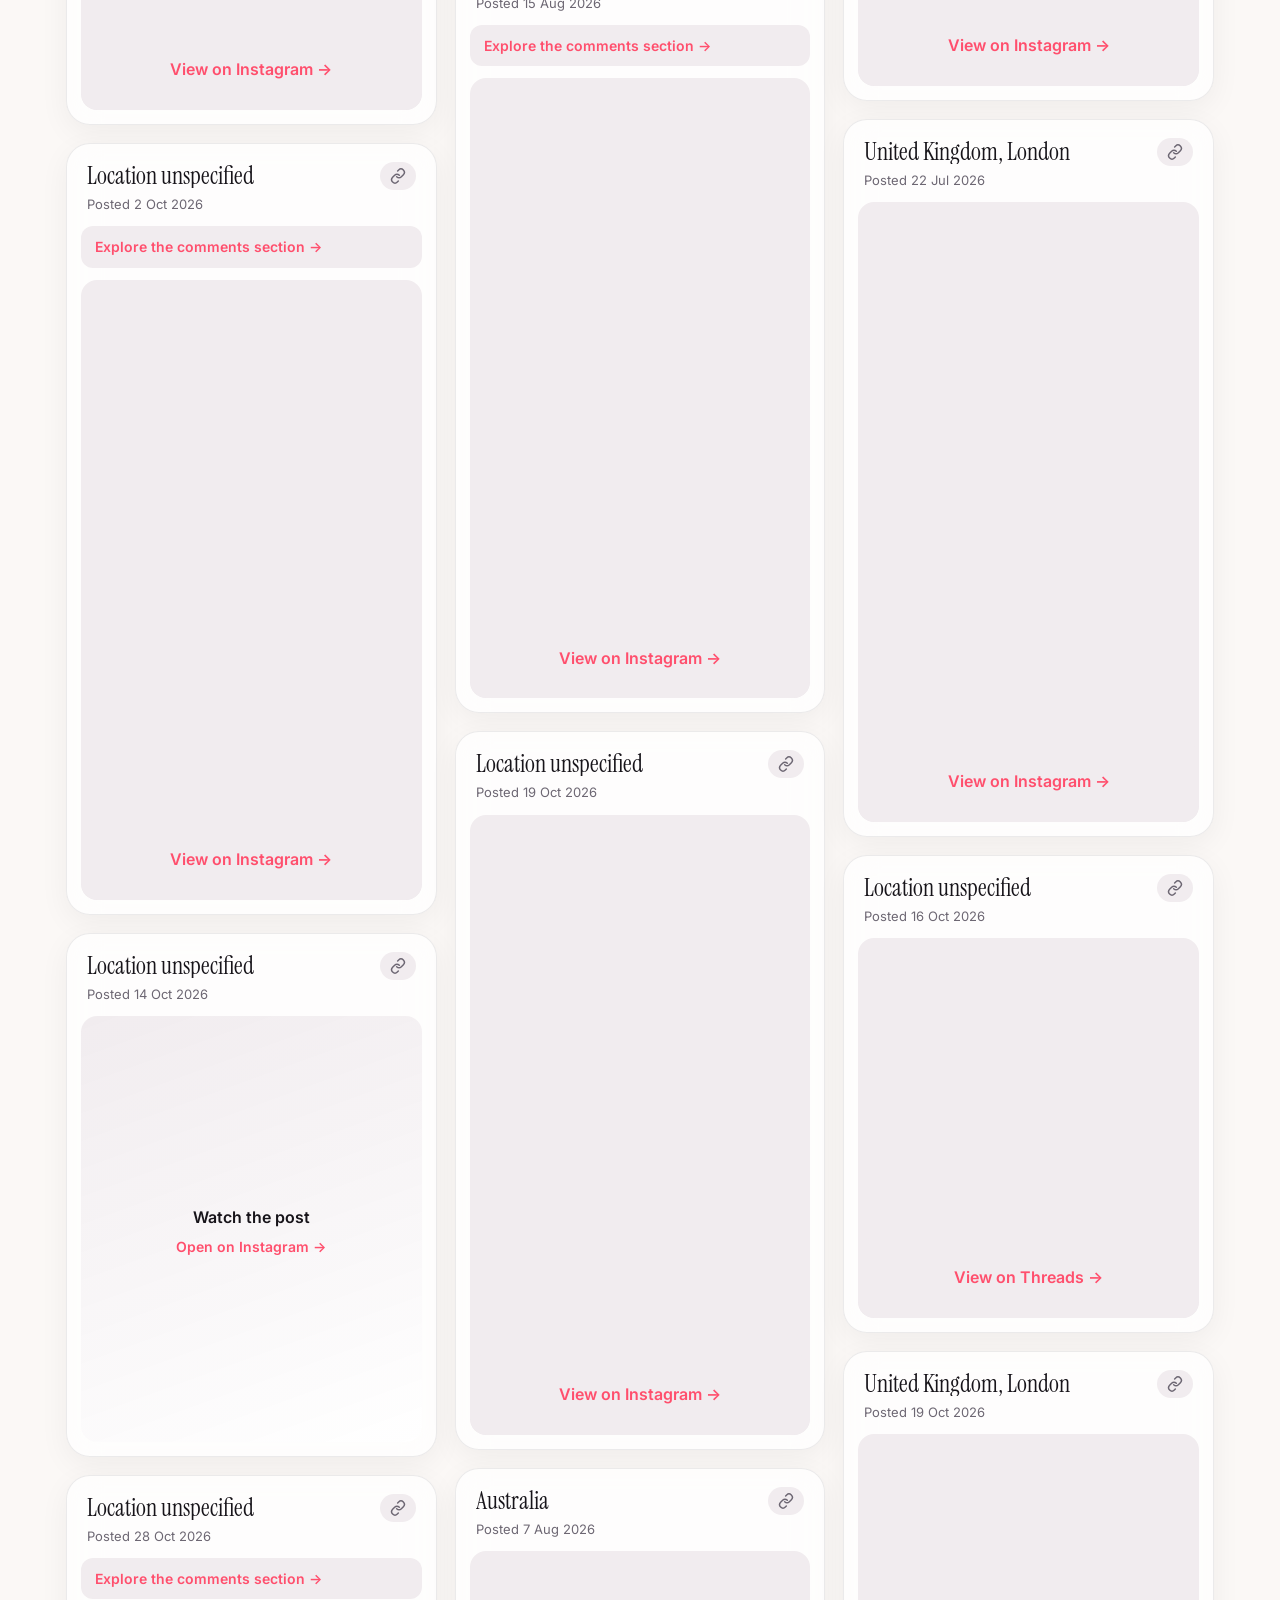
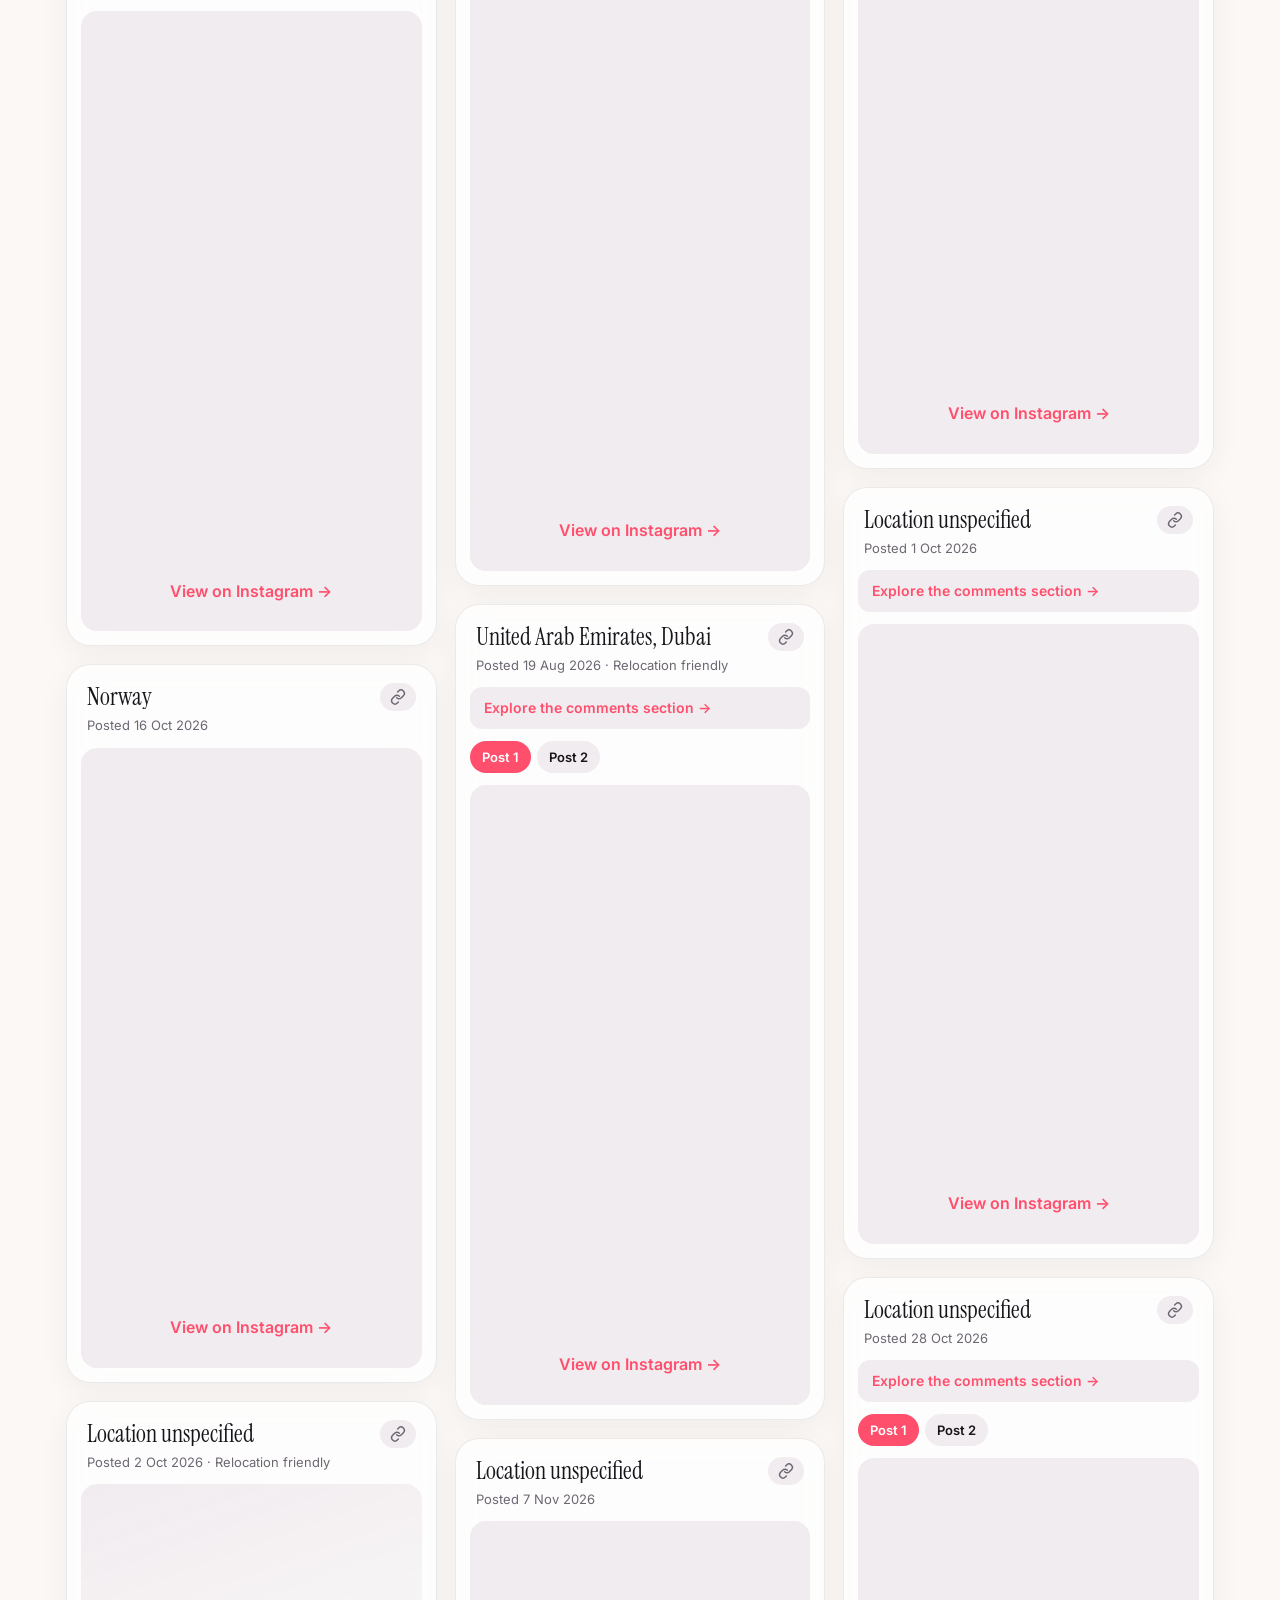
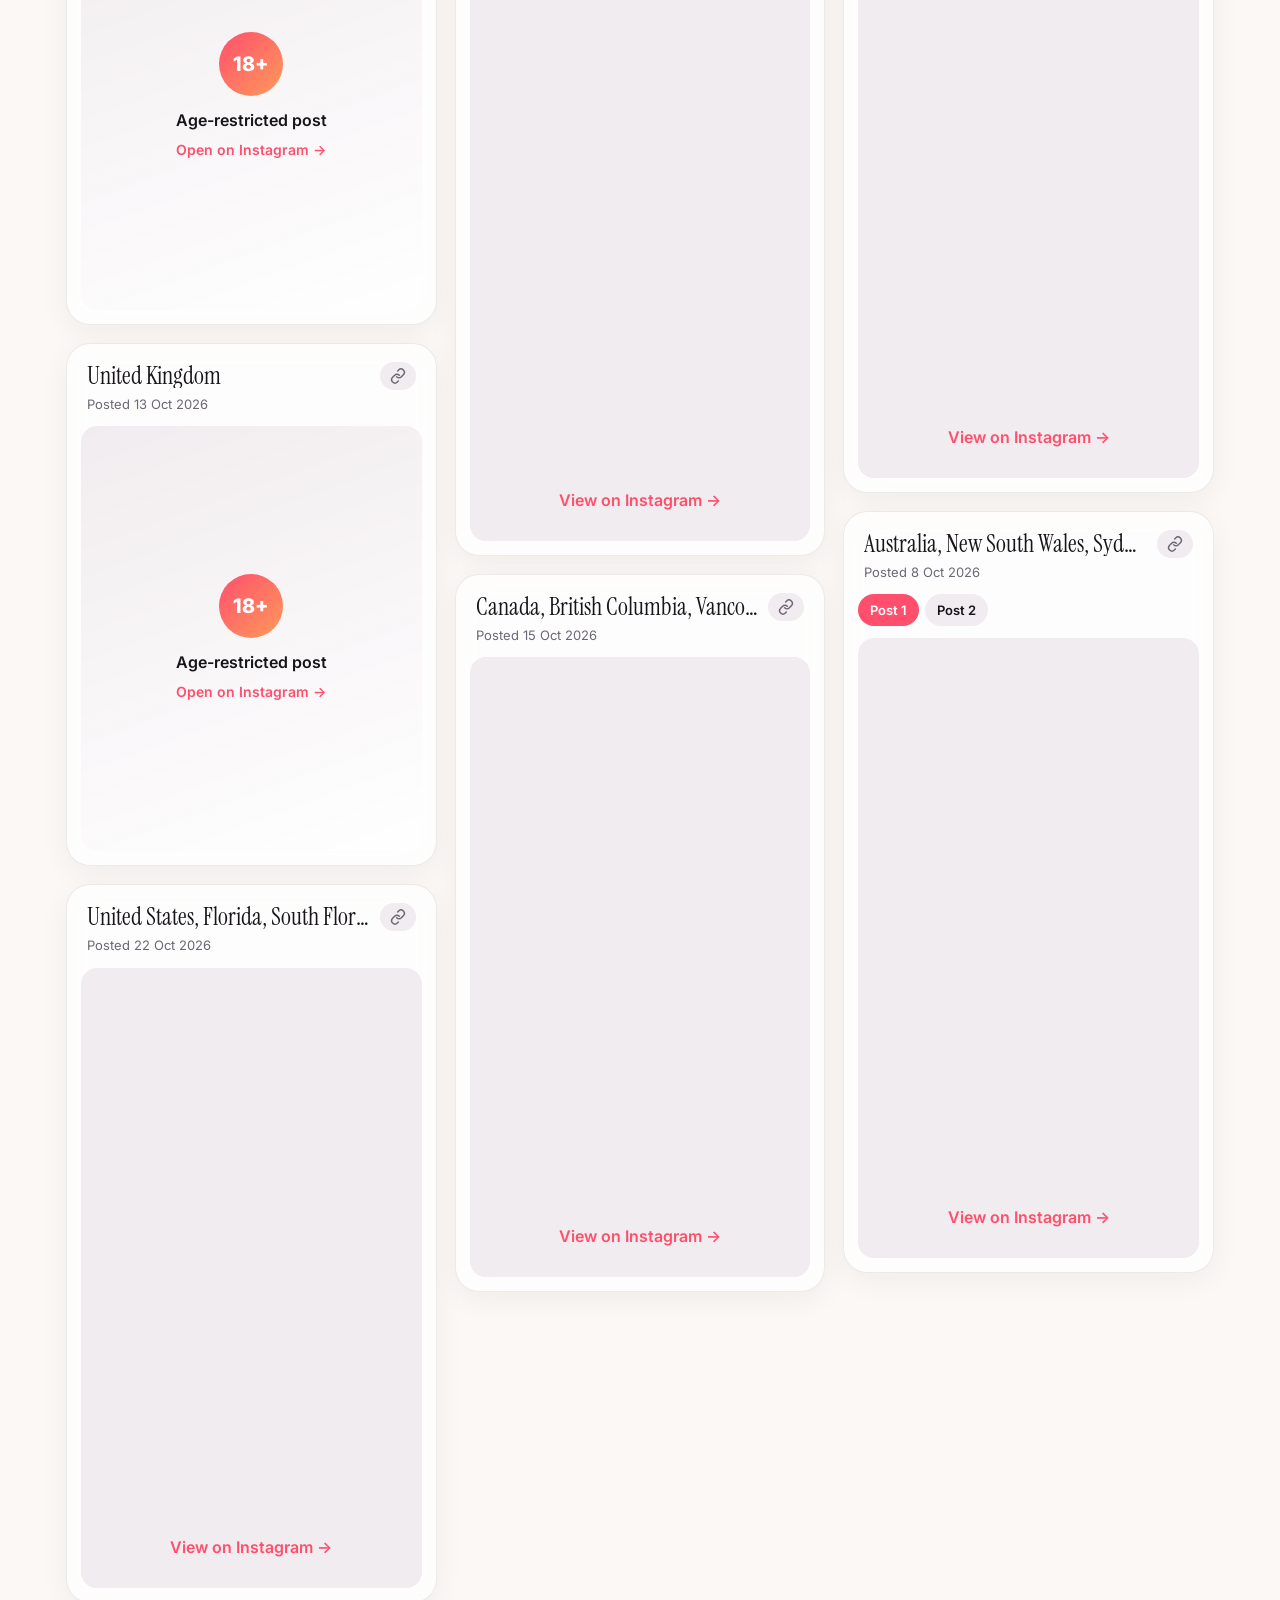
==== commit 61ff7d61: "Add Ann (via Lucy Guo's X post) as featured; featured profiles sit right after pinned Co-Authored-By" ====
--- a/index.html
+++ b/index.html
@@ -342,7 +342,7 @@
       .then((data) => {
         // Random order per visitor, but stable across reloads: each profile's rank is a hash of
         // (visitor seed + profile id). New profiles slot in without reshuffling everyone else.
-        // A shared link (#id) puts that person first; "pinned" profiles come next.
+        // A shared link (#id) puts that person first; "pinned" profiles come next, then "featured".
         const rank = (p) => hash(`${visitorSeed()}:${p.id}`);
         // Categories, each with its own share link: #comments (comment sections worth reading,
         // "note") and #regulars (people who post more than once, "more_posts").
@@ -354,7 +354,7 @@
           const target = decodeURIComponent(location.hash.slice(1));
           const cat = CATEGORIES.find((k) => k.hash === target);
           if (cat) return list.filter((p) => cat.test(p) && !p.hidden).sort((a, b) => rank(a) - rank(b));
-          const tier = (p) => (p.id === target ? 0 : p.pinned ? 1 : 2);
+          const tier = (p) => (p.id === target ? 0 : p.pinned ? 1 : p.featured ? 2 : 3);
           // "hidden" profiles stay out of the list, but a direct #link still shows them.
           return list.filter((p) => !p.hidden || p.id === target)
             .sort((a, b) => tier(a) - tier(b) || rank(a) - rank(b));
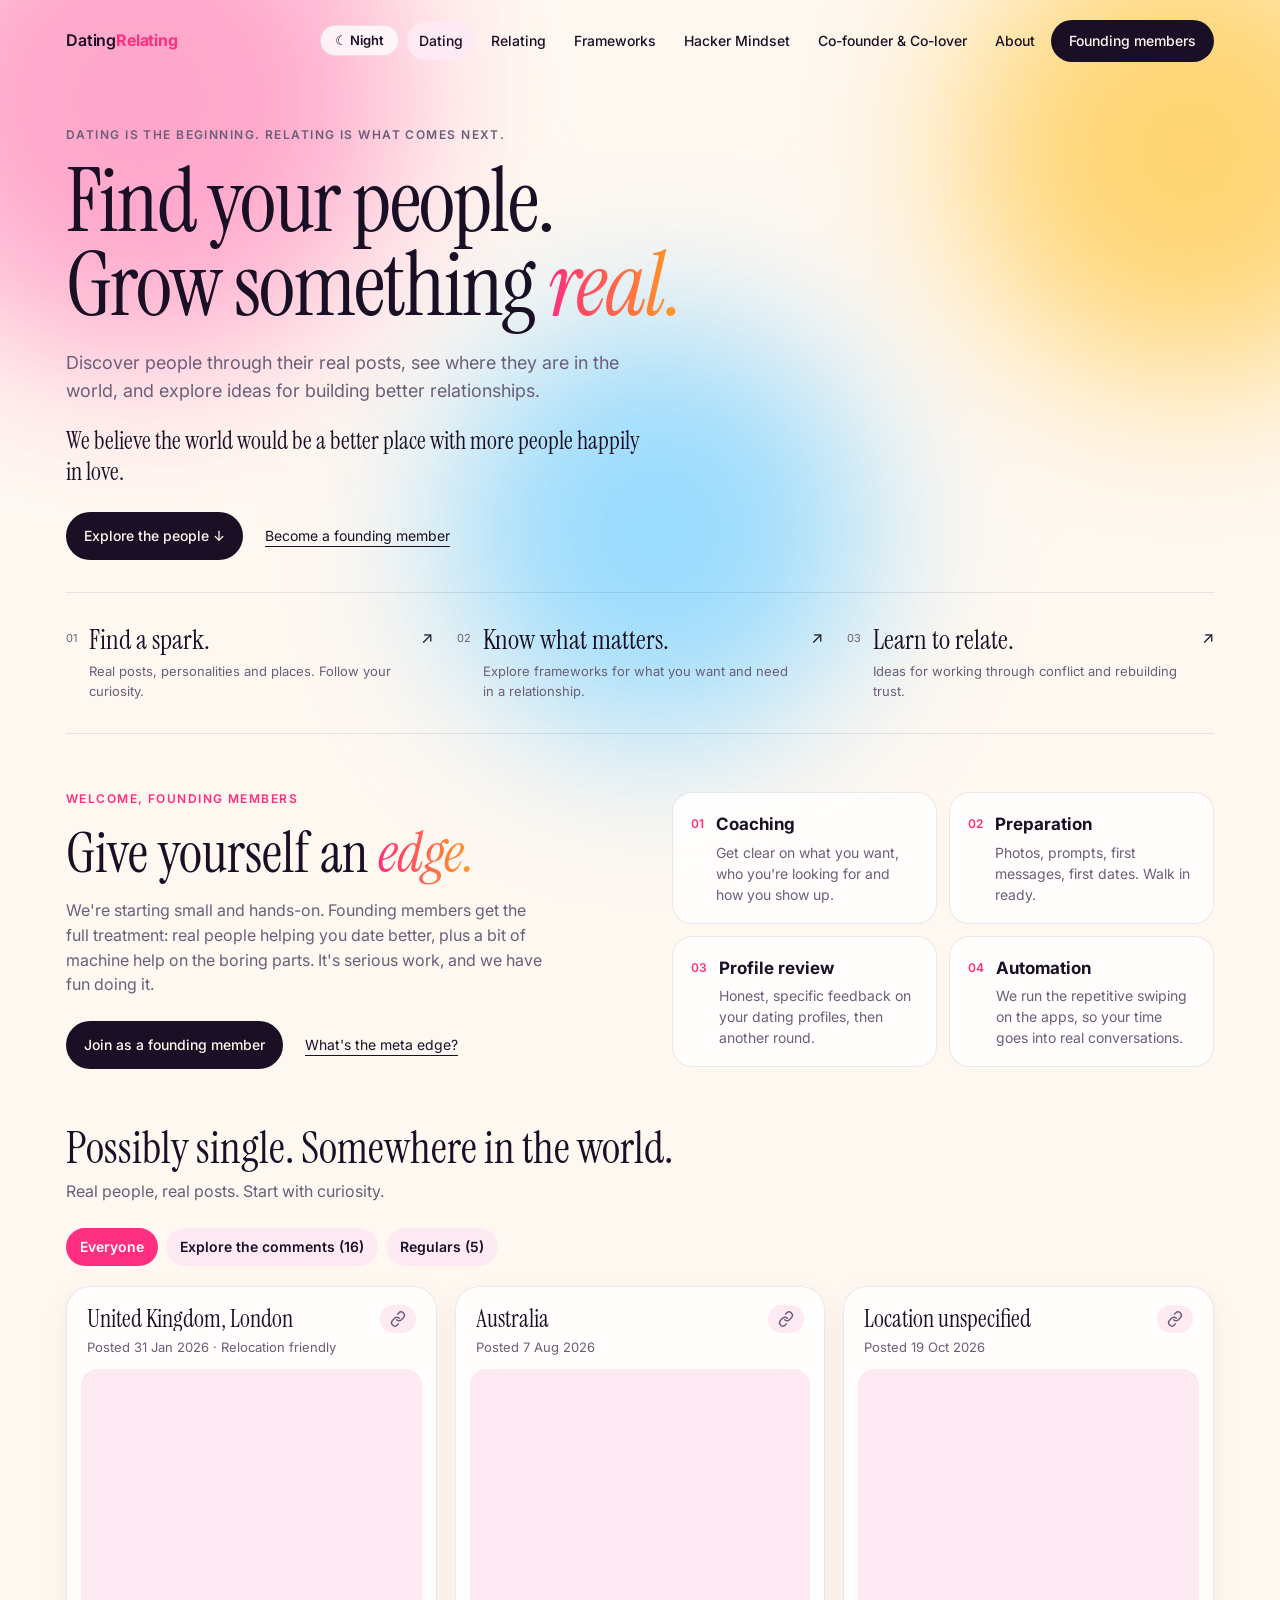
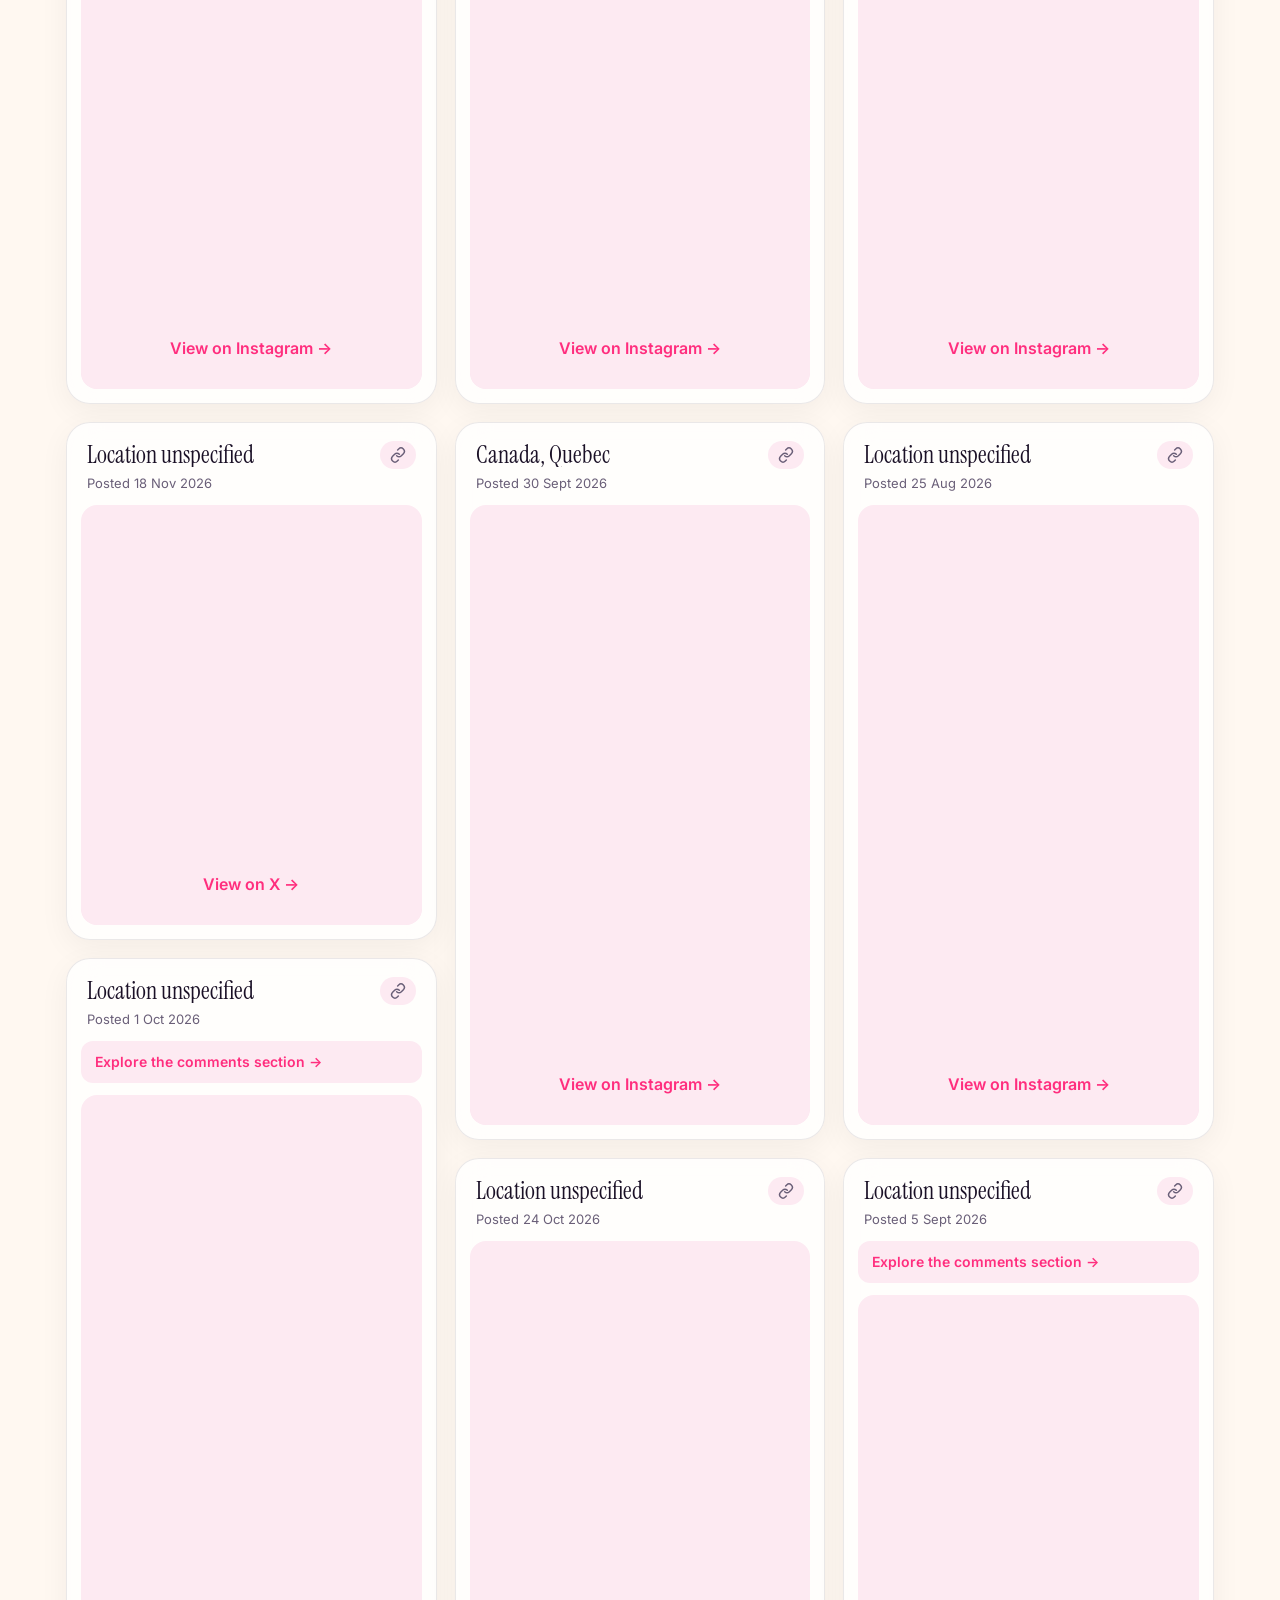
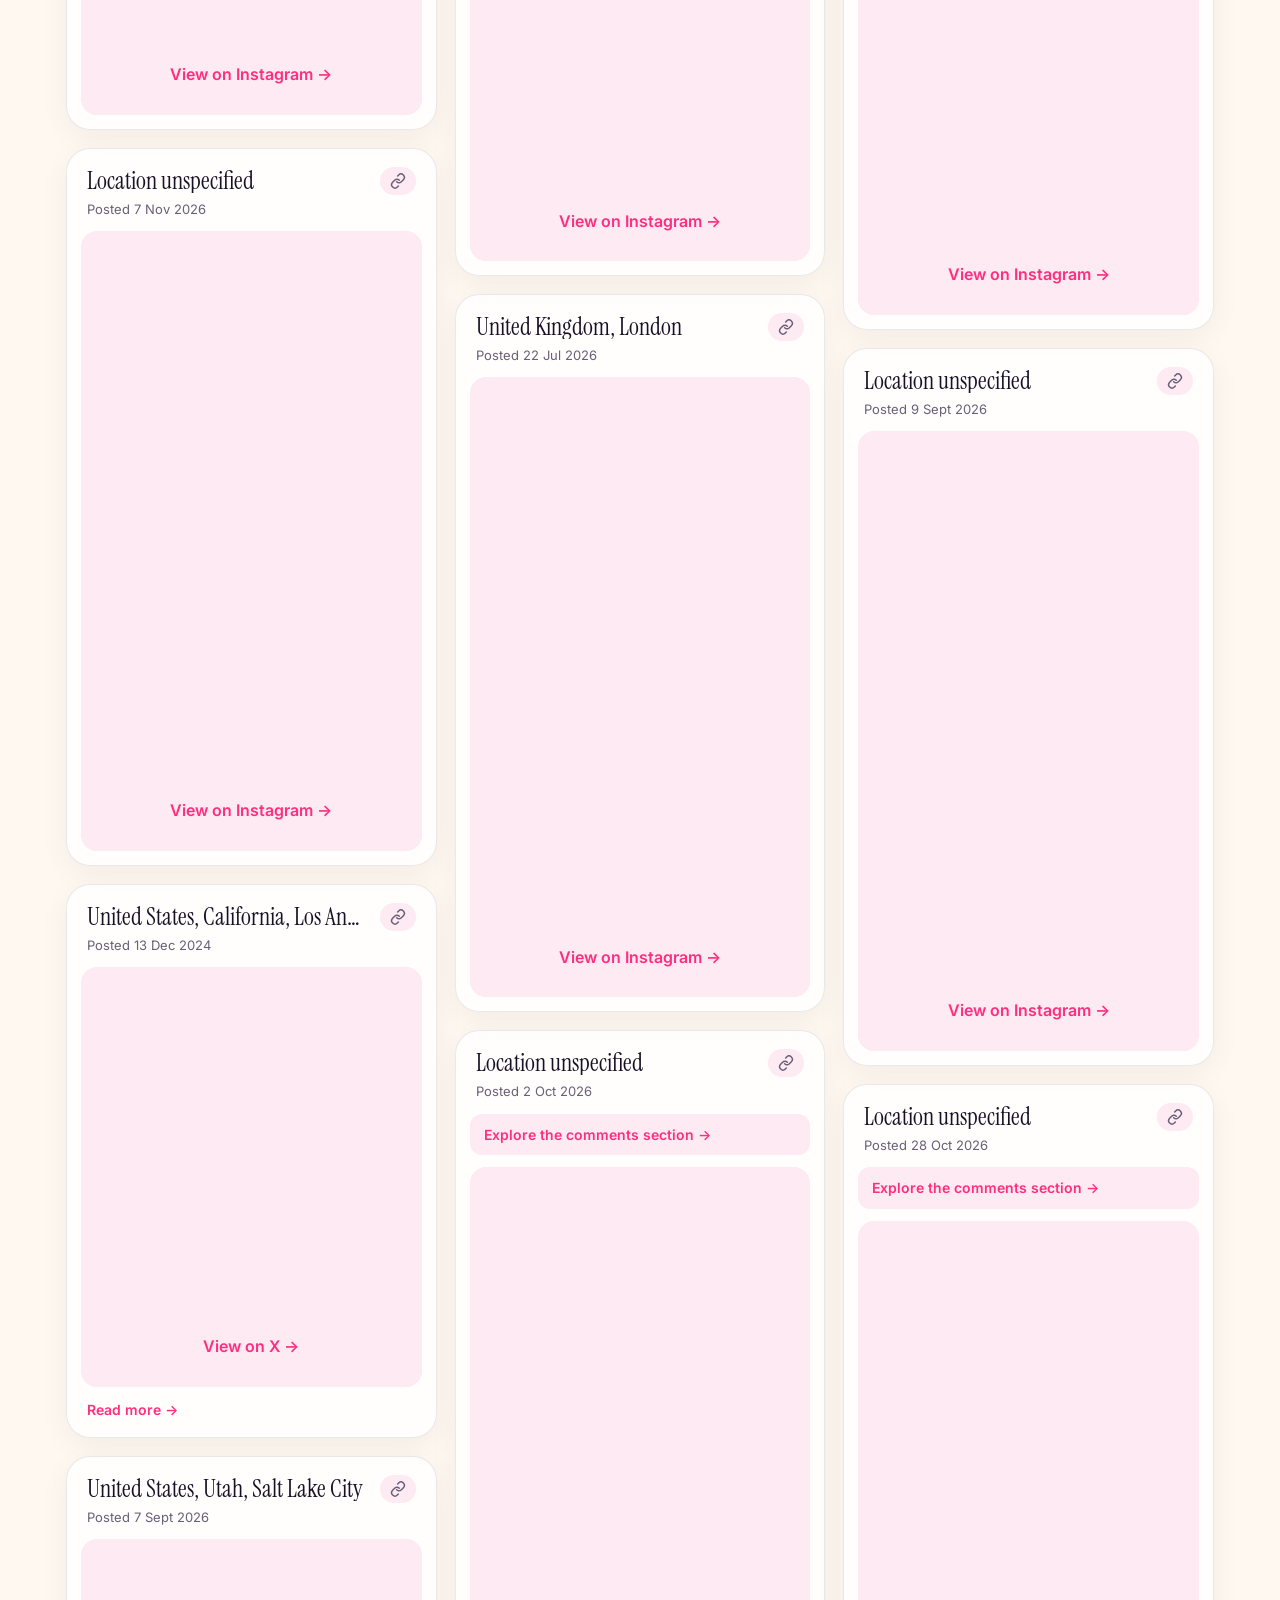
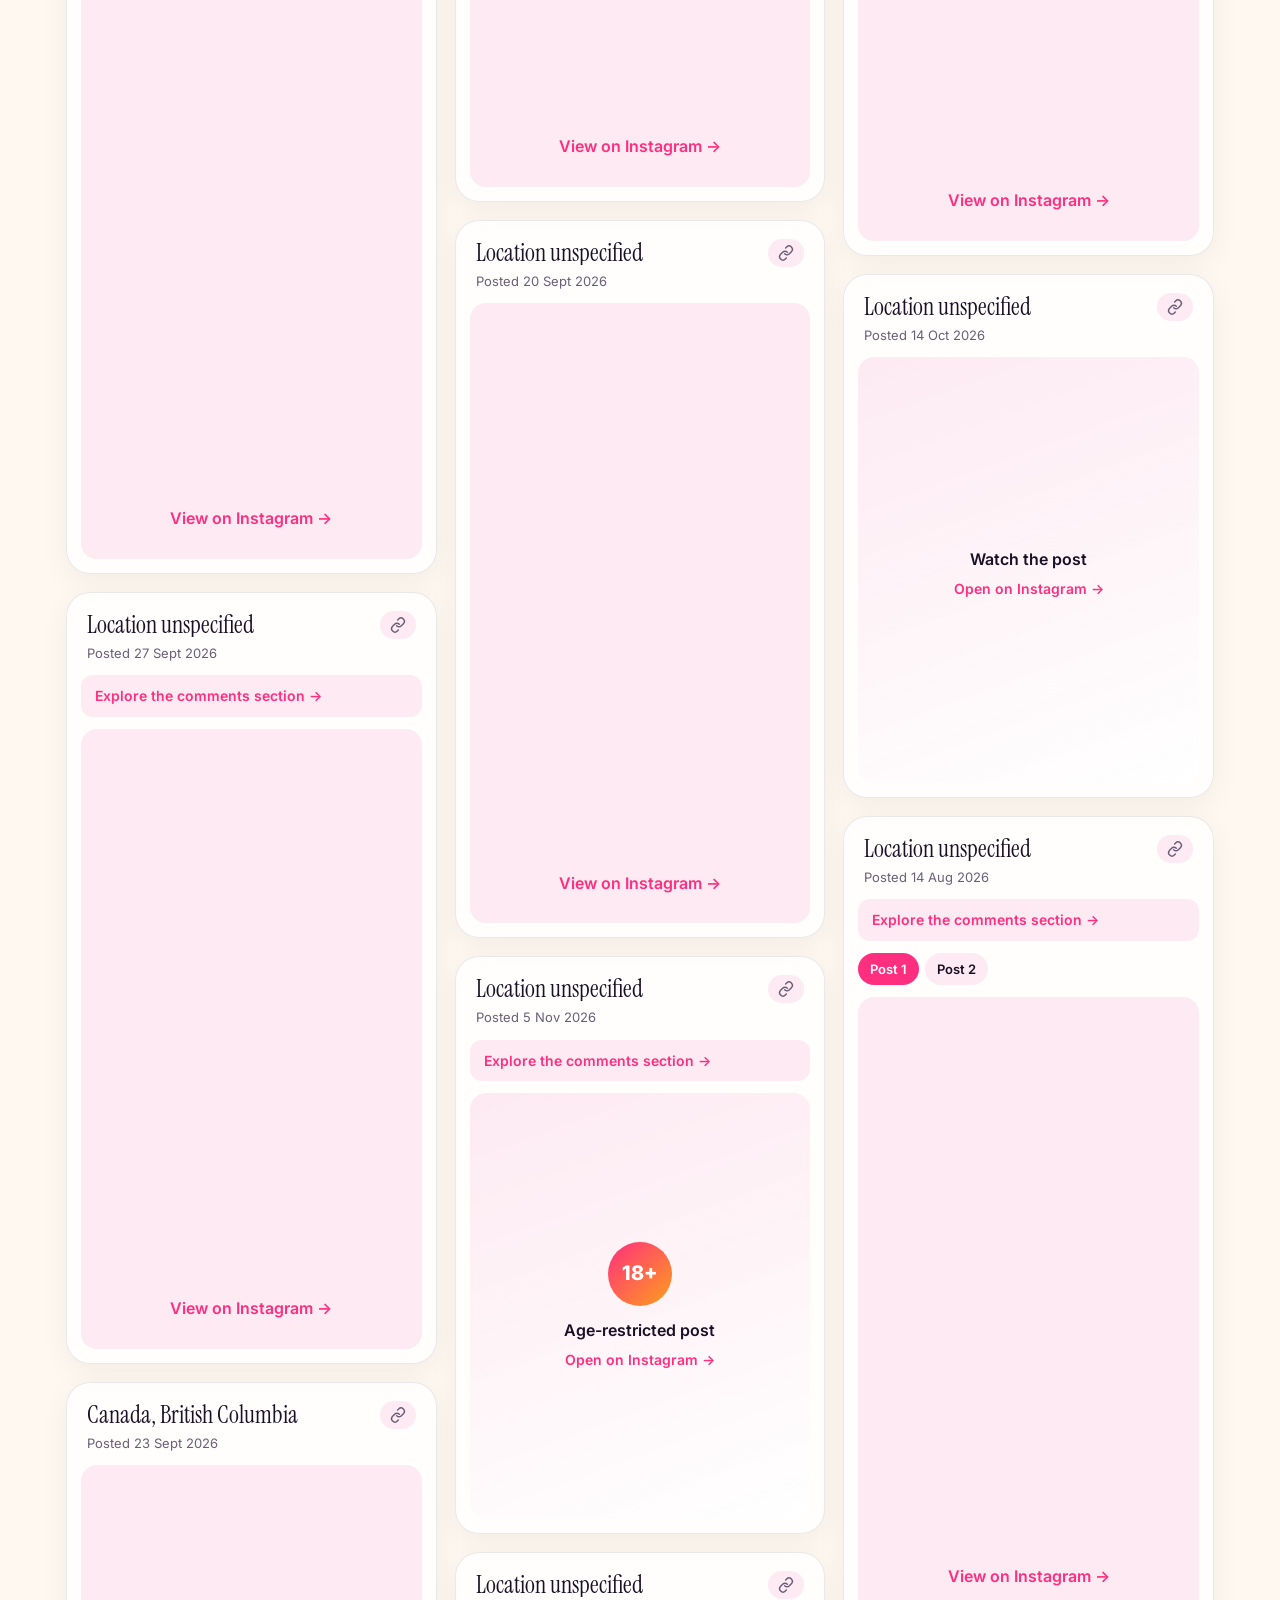
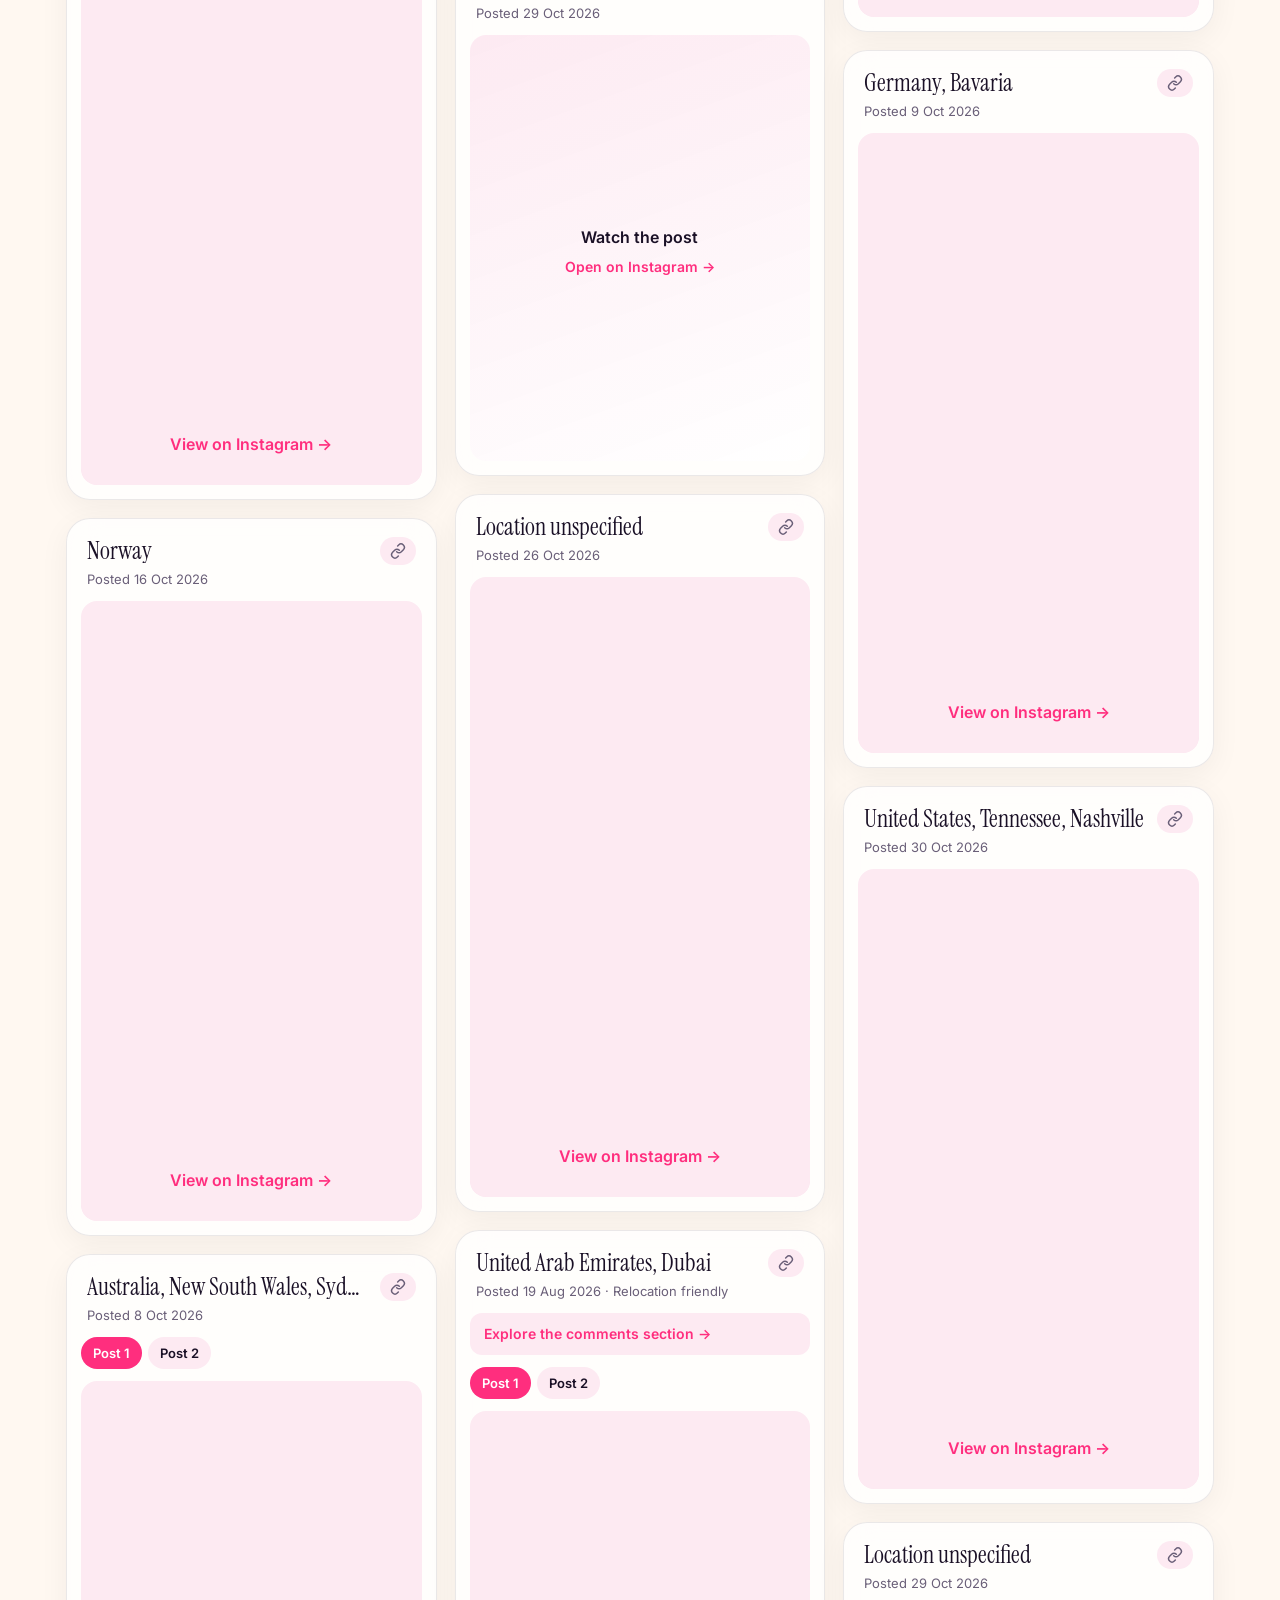
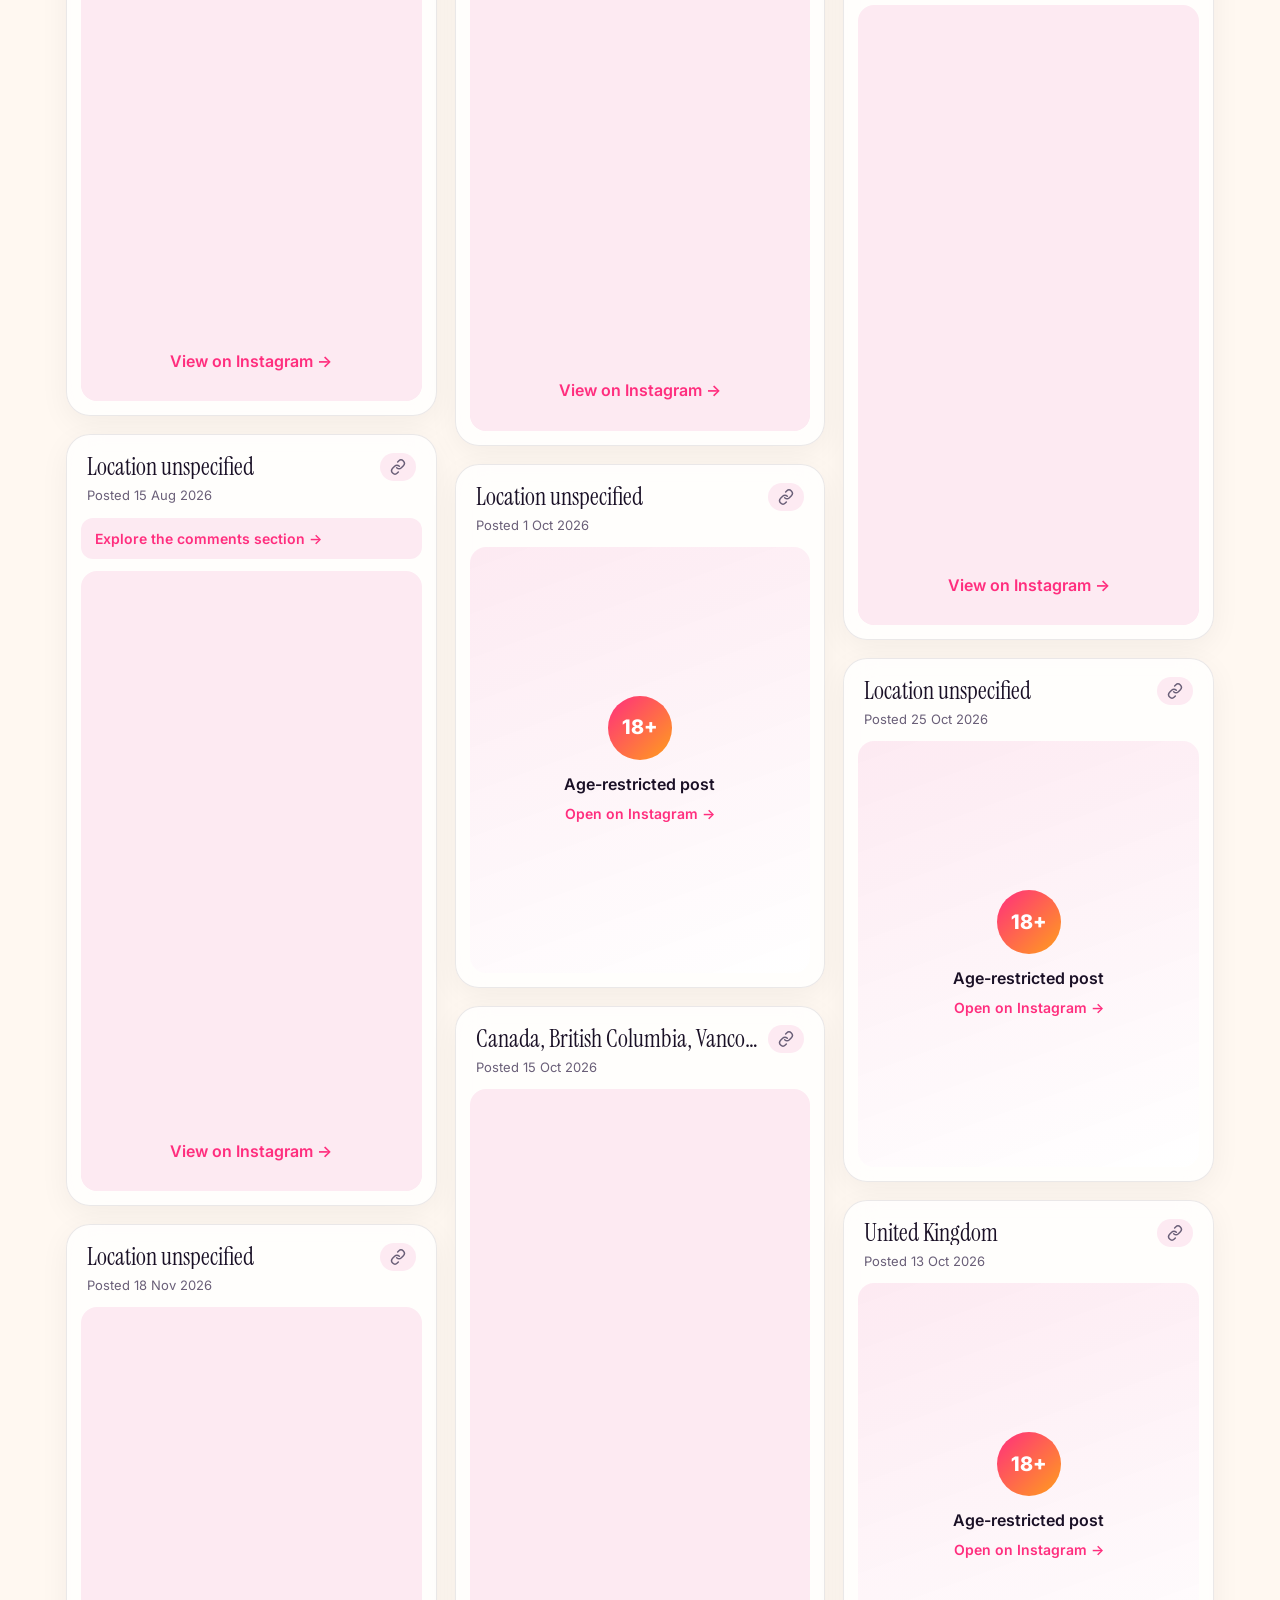
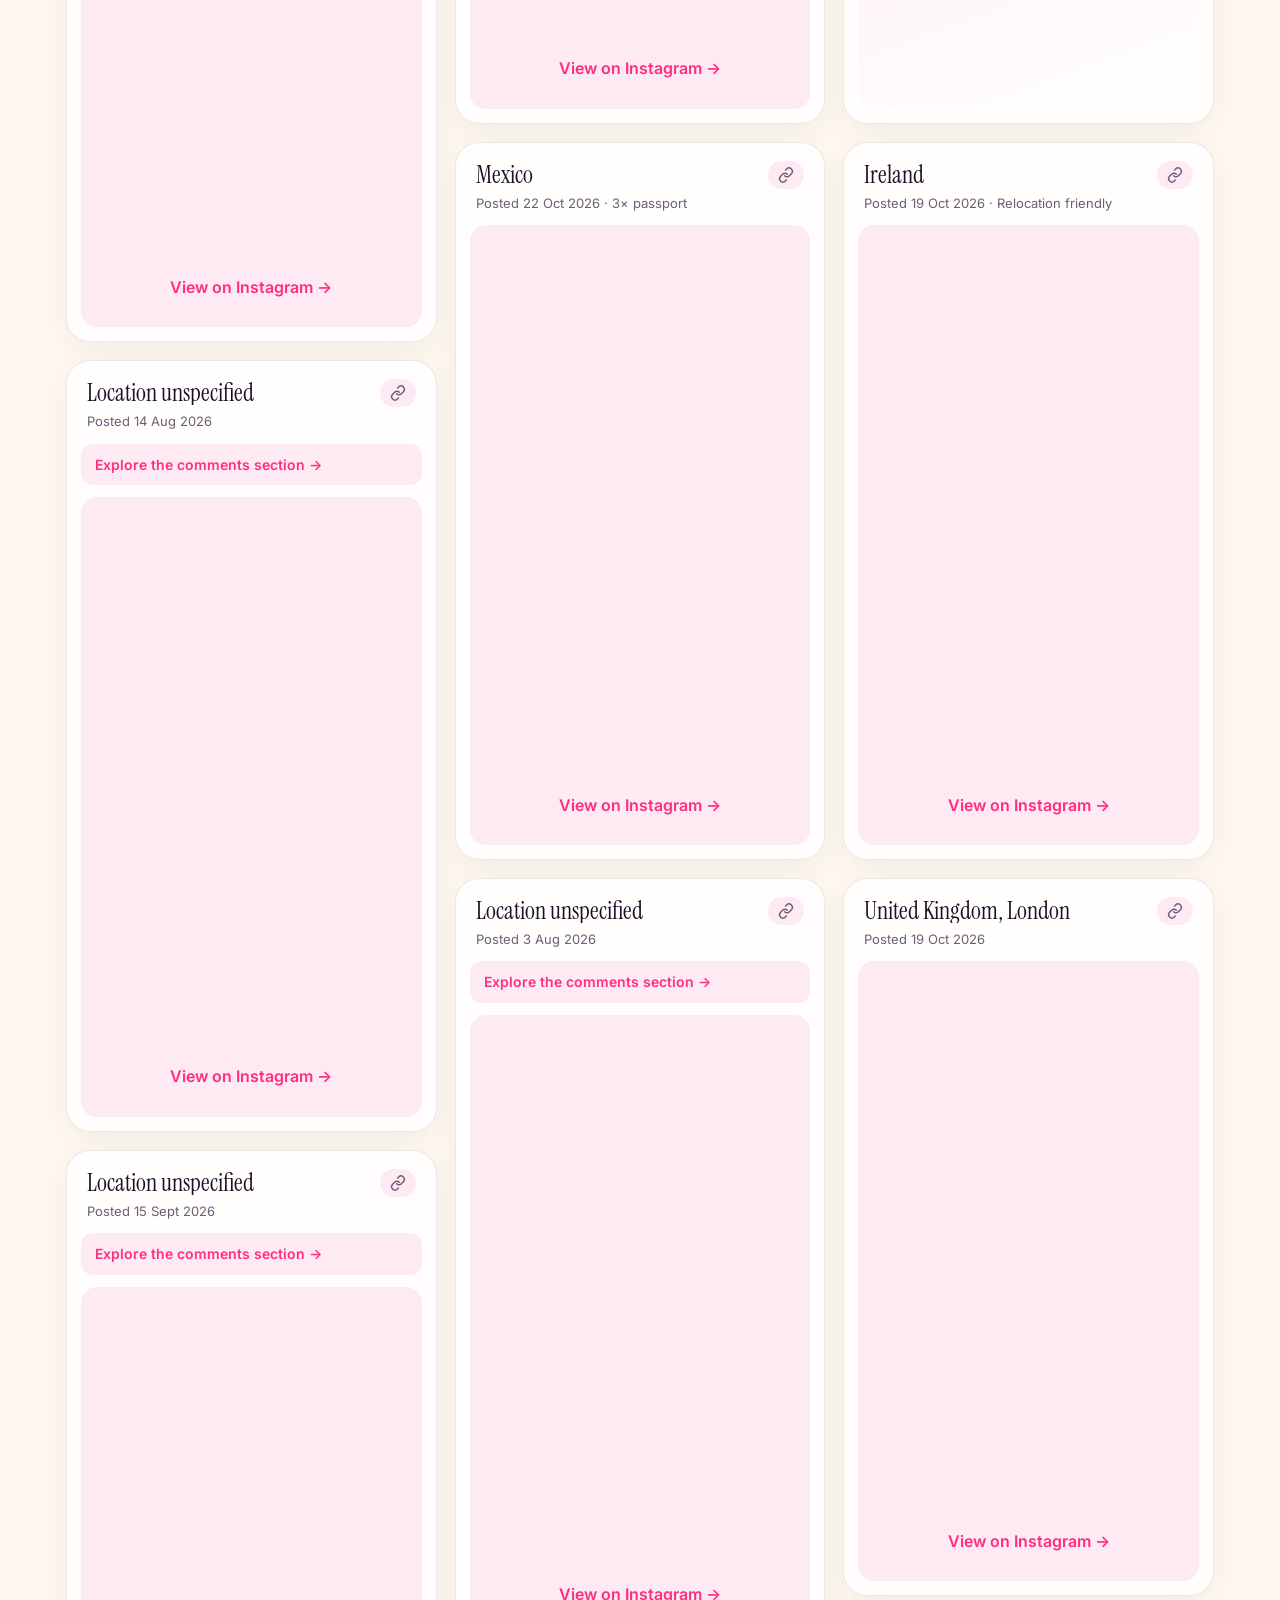
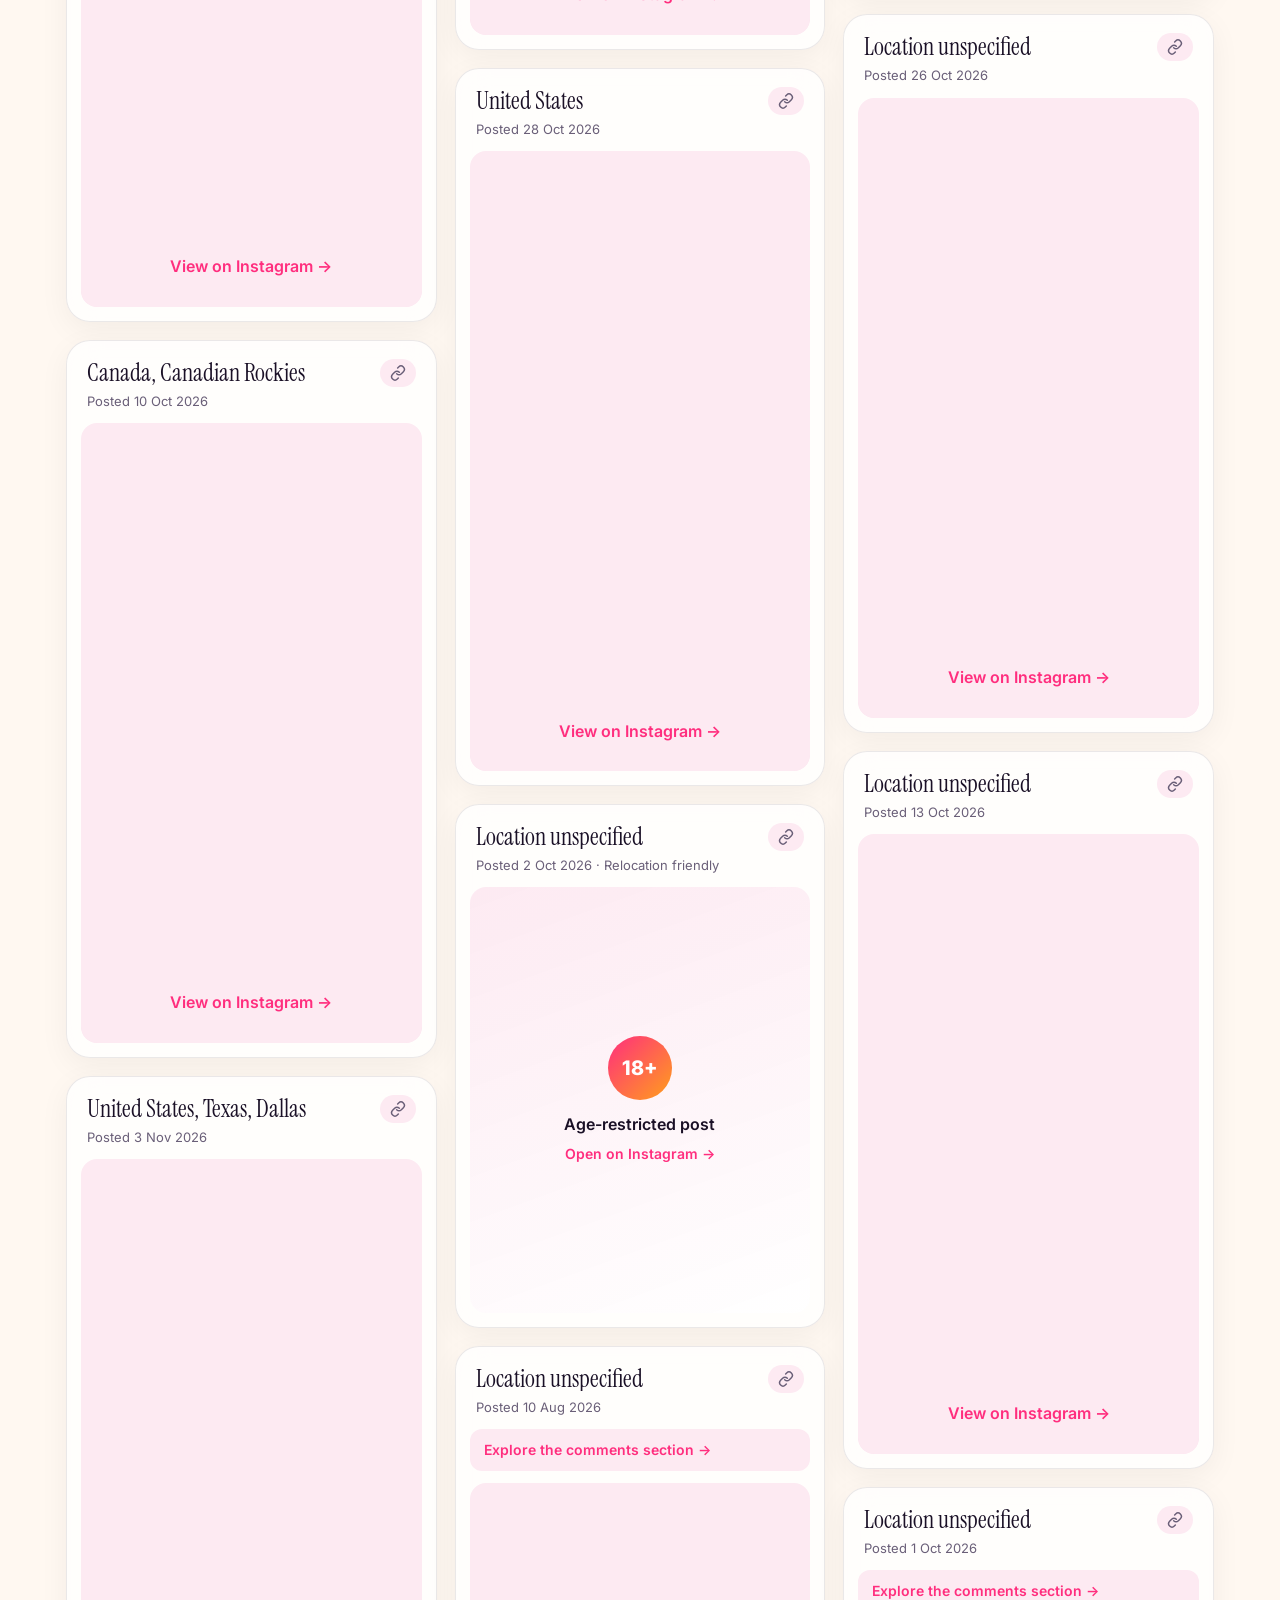
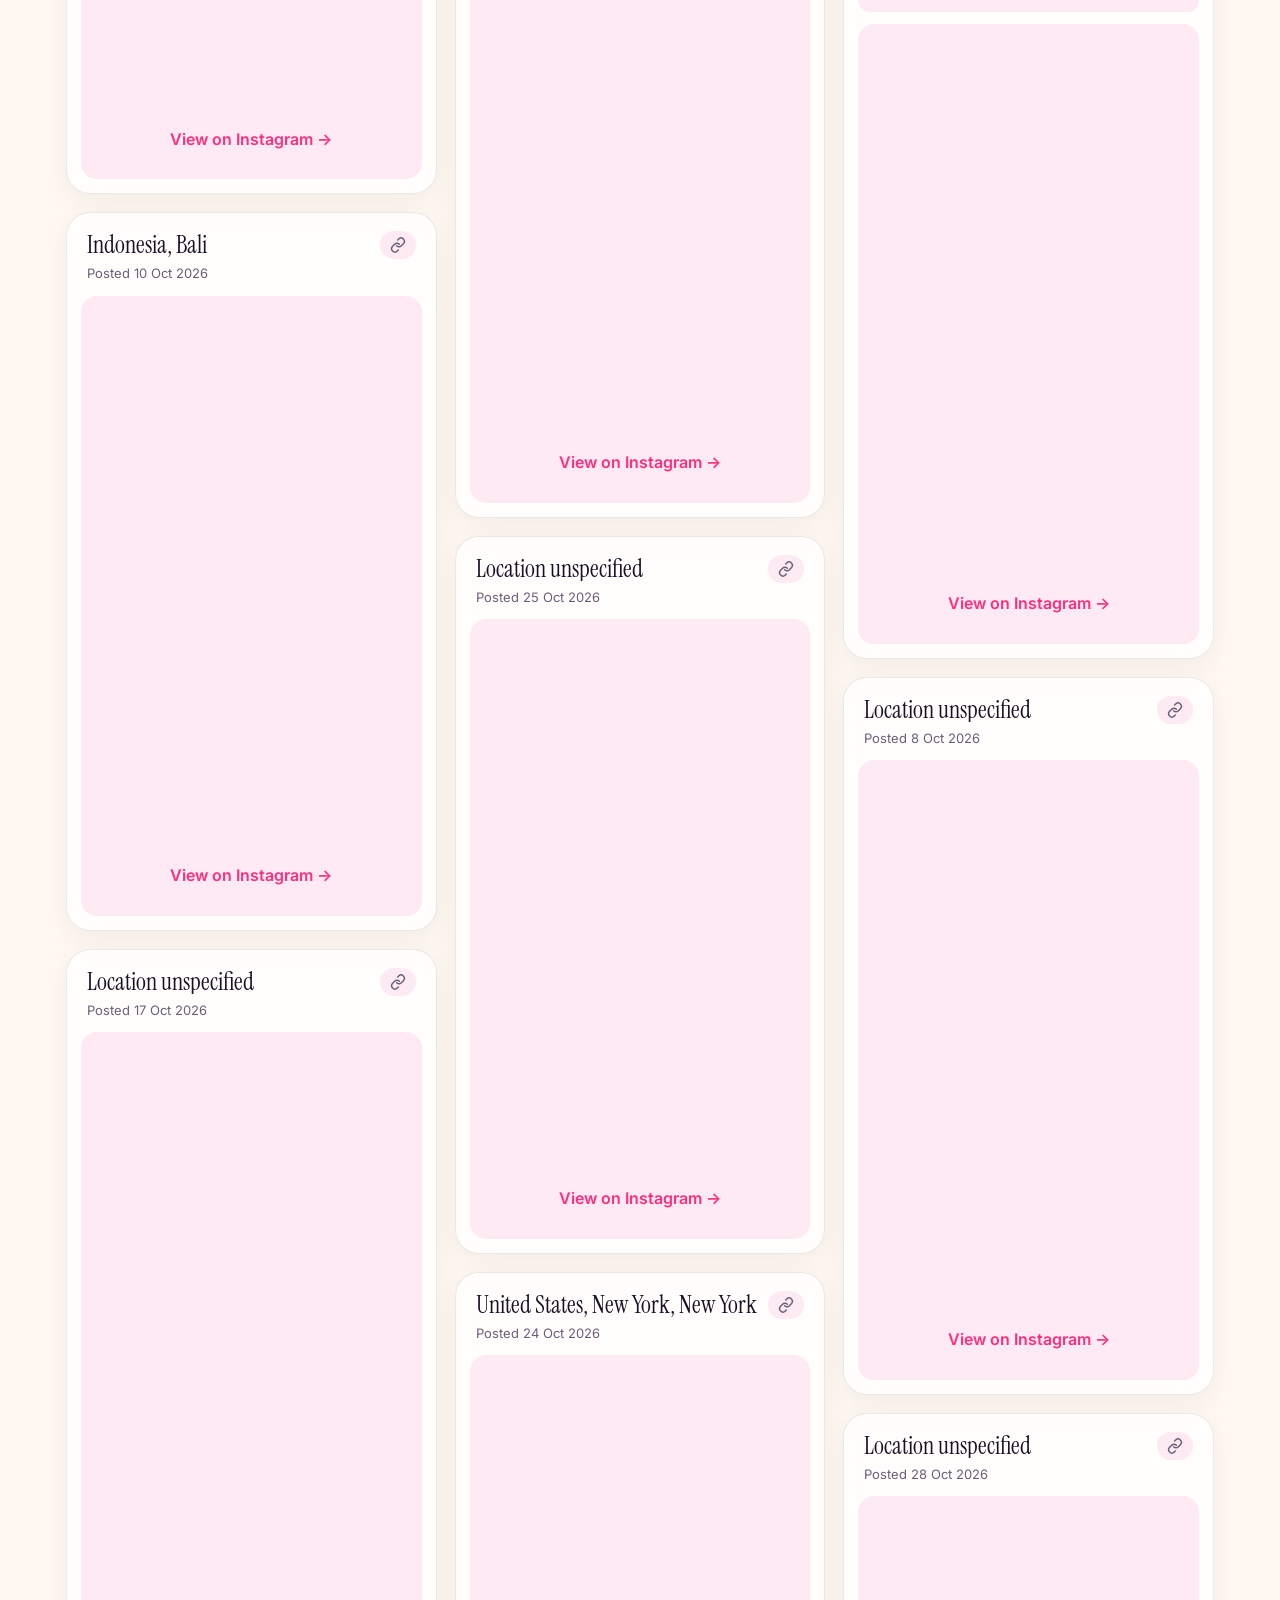
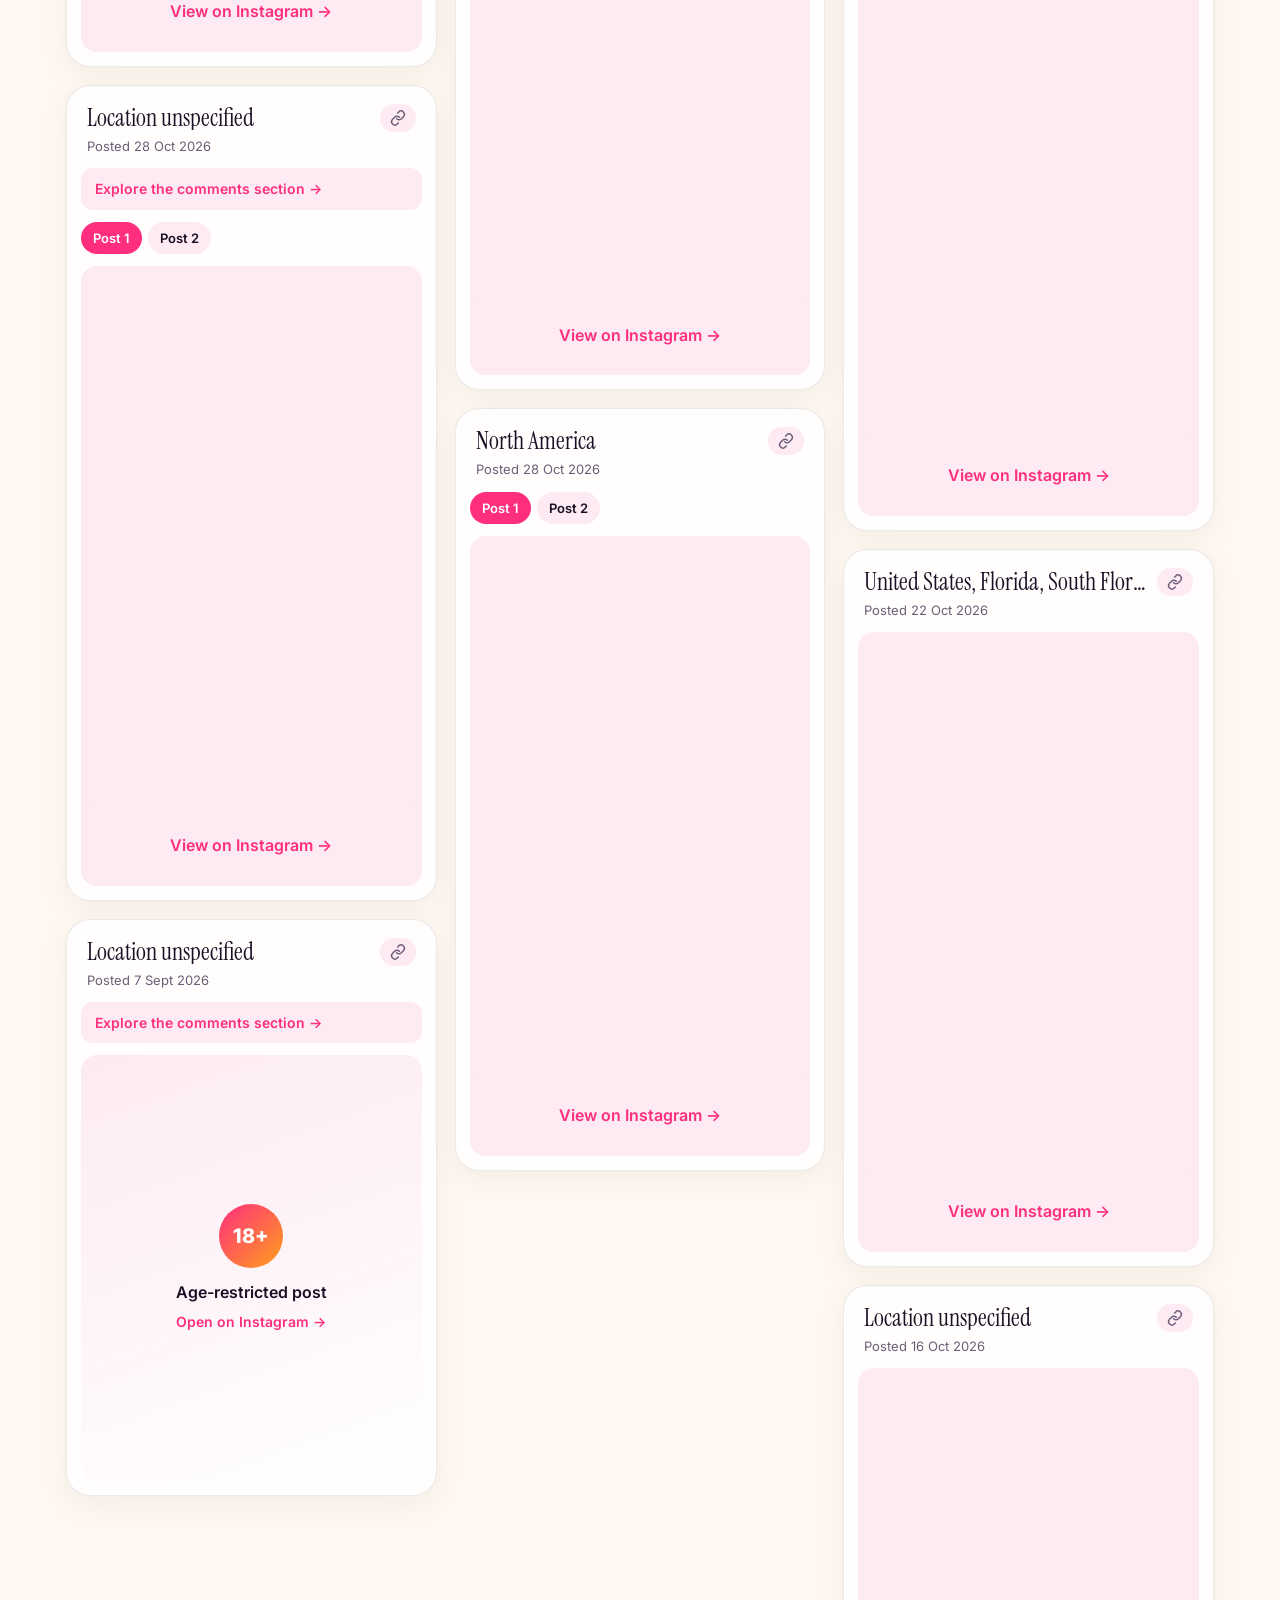
==== commit 00392c9c: "Homepage refresh: bright palette, Day/Night toggle on every page, founding members section replaces " ====
--- a/index.html
+++ b/index.html
@@ -8,7 +8,8 @@
   <link rel="preconnect" href="https://fonts.googleapis.com">
   <link rel="preconnect" href="https://fonts.gstatic.com" crossorigin>
   <link href="https://fonts.googleapis.com/css2?family=Instrument+Serif:ital@0;1&family=Inter:wght@400;500;600&display=swap" rel="stylesheet">
-  <link rel="stylesheet" href="/style.css?v=value-first-green-buy-5">
+  <link rel="stylesheet" href="/style.css?v=bright-night-1">
+  <script src="/theme.js"></script>
   <!-- Open connections to the embed hosts early, so posts appear faster -->
   <link rel="preconnect" href="https://www.instagram.com">
   <link rel="preconnect" href="https://scontent.cdninstagram.com" crossorigin>
@@ -129,7 +130,7 @@
         <a href="/hacker-mindset/">Hacker Mindset</a>
         <a href="/co-founder-co-lover/">Co-founder &amp; Co-lover</a>
         <a href="/about/">About</a>
-        <a class="btn" href="#membership">Why join?</a>
+        <a class="btn" href="#founding">Founding members</a>
       </div>
     </nav>
 
@@ -138,7 +139,7 @@
       <h1>Find your people.<br>Grow something <em>real.</em></h1>
       <p class="lede">Discover people through their real posts, see where they are in the world, and explore ideas for building better relationships.</p>
       <p class="connection-mission">We believe the world would be a better place with more people happily in love.</p>
-      <div class="connection-actions"><a class="btn" href="#grid">Explore the people ↓</a><a class="connection-secondary" href="#membership">Why become a member?</a></div>
+      <div class="connection-actions"><a class="btn" href="#grid">Explore the people ↓</a><a class="connection-secondary" href="#founding">Become a founding member</a></div>
     </header>
 
     <section class="connection-values" aria-label="What you can explore">
@@ -147,22 +148,19 @@
       <a href="/relating/"><span class="value-number" aria-hidden="true">03</span><div><h2>Learn to relate.</h2><p>Ideas for working through conflict and rebuilding trust.</p></div><span aria-hidden="true">↗</span></a>
     </section>
 
-    <section class="membership-section" id="membership" aria-labelledby="why-join-title">
-      <div class="membership-reason">
-        <p class="eyebrow">Why become a founding member?</p>
-        <h2 id="why-join-title">Help build a place<br>for real connection.</h2>
-        <p>Become part of the community we’re building, with lifetime membership and a permanent badge confirming that we met in person.</p>
-        <p>Your contribution supports the project from the beginning. Profiles and relationship resources are open to explore; membership is a way to join in and help it grow.</p>
-      </div>
-      <aside class="membership-offer panel" aria-labelledby="membership-title">
-        <p class="offer-exclusive"><span aria-hidden="true">✦</span> Solana Breakpoint — in person only — very limited offer</p>
-        <div class="offer-price-row"><div><h2 id="membership-title">Founding member.</h2><p class="membership-caption">Lifetime membership. One payment.</p></div><p class="membership-price">1 <span>SOL</span></p></div>
-        <div class="founder-badge"><span class="badge-mark" aria-hidden="true">✓</span><div><strong>Verified in person by Mars</strong><span>Your badge, for life.</span></div></div>
-        <p class="membership-description">Meet me at Breakpoint and join while we’re together. Keep your in-person badge for life, with extra member privileges to be announced.</p>
-        <button class="btn membership-buy" type="button" data-membership-open hidden>Get lifetime membership · 1 SOL ↗</button>
-        <noscript><a class="btn" href="mailto:datingrelatingdotcom@gmail.com?subject=1%20SOL%20lifetime%20membership">Ask about membership</a></noscript>
-        <p class="membership-note" id="membership-availability">In-person offer. Mars confirms your membership and badge.</p>
-      </aside>
+    <section class="founding" id="founding" aria-labelledby="founding-title">
+      <div class="founding-intro">
+        <p class="eyebrow">Welcome, founding members</p>
+        <h2 id="founding-title">Give yourself an <em>edge.</em></h2>
+        <p>We're starting small and hands-on. Founding members get the full treatment: real people helping you date better, plus a bit of machine help on the boring parts. It's serious work, and we have fun doing it.</p>
+        <div class="connection-actions"><a class="btn" href="mailto:datingrelatingdotcom@gmail.com?subject=Founding%20member">Join as a founding member</a><a class="connection-secondary" href="/about/#meta-edge">What's the meta edge?</a></div>
+      </div>
+      <ol class="founding-steps">
+        <li><span aria-hidden="true">01</span><div><h3>Coaching</h3><p>Get clear on what you want, who you're looking for and how you show up.</p></div></li>
+        <li><span aria-hidden="true">02</span><div><h3>Preparation</h3><p>Photos, prompts, first messages, first dates. Walk in ready.</p></div></li>
+        <li><span aria-hidden="true">03</span><div><h3>Profile review</h3><p>Honest, specific feedback on your dating profiles, then another round.</p></div></li>
+        <li><span aria-hidden="true">04</span><div><h3>Automation</h3><p>We run the repetitive swiping on the apps, so your time goes into real conversations.</p></div></li>
+      </ol>
     </section>
 
     <div class="people-heading"><h2 class="section-title">Possibly single. Somewhere in the world.</h2><p>Real people, real posts. Start with curiosity.</p></div>
@@ -187,7 +185,7 @@
       </div>
       <div class="auction-status">
         <span class="auction-label">Bidding has not opened</span>
-        <p>Homepage spots will be auctioned separately from lifetime membership. Timing and bidding rules will be announced before the first auction.</p>
+        <p>Homepage spots will be auctioned separately from founding membership. Timing and bidding rules will be announced before the first auction.</p>
         <a href="mailto:datingrelatingdotcom@gmail.com?subject=Homepage%20auction%20interest">Ask about a homepage spot ↗</a>
       </div>
     </section>
@@ -203,26 +201,6 @@
     </p>
   </div>
 
-  <dialog id="membership-checkout" class="membership-checkout" aria-labelledby="checkout-title">
-    <div class="checkout-heading"><div><p class="eyebrow">Solana Breakpoint · In person only · Very limited offer</p><h2 id="checkout-title">Send 1 SOL. You’re in.</h2></div><button type="button" class="checkout-close" id="checkout-close" aria-label="Close membership checkout">×</button></div>
-    <div id="payment-unavailable">
-      <p>Membership payments aren't open yet. Get in touch about the 1 SOL lifetime offer.</p>
-      <a class="btn" href="mailto:datingrelatingdotcom@gmail.com?subject=1%20SOL%20lifetime%20membership">Ask about membership ↗</a>
-    </div>
-    <div id="payment-ready" hidden>
-      <p class="payment-context">Lifetime membership + your in-person badge.<br><strong>Solana mainnet · 1 SOL + network fee</strong></p>
-      <a class="btn wallet-primary" id="payment-wallet">Open wallet · Send 1 SOL ↗</a>
-      <p class="wallet-help">Opens a Solana Pay compatible wallet. Or copy the address into Phantom and send 1 SOL.</p>
-      <div class="address-block"><label for="payment-recipient">Mars’s receiving address</label><div class="address-copy-row"><textarea id="payment-recipient" readonly rows="2" spellcheck="false" autocapitalize="off"></textarea><button class="btn ghost" type="button" id="address-copy">Copy address</button></div></div>
-      <p id="payment-status" class="payment-status" role="status" aria-live="polite"></p>
-      <figure class="payment-qr"><div id="payment-qr" role="img" aria-label="QR code of Mars’s Solana receiving address"></div><figcaption>Scan this address with your wallet.<br>Enter <strong>1 SOL</strong> to send.</figcaption></figure>
-      <div class="receipt-note"><strong>Then show me your payment.</strong><p>Show Mars the transaction and your profile while you’re together. He’ll verify the payment and confirm your lifetime membership and in-person badge.</p><a id="payment-receipt">Send payment details by email ↗</a></div>
-      <details class="payment-more"><summary>Payment details &amp; another way to copy</summary><p id="payment-recipient-note"></p><p>This is a direct wallet transfer, not an NFT mint. Payment alone does not verify an in-person meeting. Extra privileges will be announced.</p><p class="order-note">Order <span id="payment-order"></span></p><label class="payment-link-label" for="payment-link">Solana Pay link</label><input id="payment-link" type="text" readonly spellcheck="false"><button class="btn ghost" type="button" id="payment-copy">Copy payment link</button></details>
-    </div>
-  </dialog>
-  <script src="/membership-config.js"></script>
-  <script src="/vendor/qrcode-2.0.4.js"></script>
-  <script src="/membership.js?v=mobile-membership-2"></script>
   <script src="/embeds.js"></script>
   <script>
     const $ = (id) => document.getElementById(id);
--- a/style.css
+++ b/style.css
@@ -1,28 +1,47 @@
 :root {
-  --bg: #fbf8f6;
-  --surface: rgba(255, 255, 255, 0.72);
-  --text: #17141a;
-  --muted: #6d6773;
-  --line: rgba(23, 20, 26, 0.08);
-  --accent: #ff4f6d;
-  --accent-2: #ff9a5a;
-  --chip: #f1ecef;
-  --blob-1: #ffd5df;
-  --blob-2: #ffe6cf;
-  --blob-3: #e5dcff;
-}
+  --bg: #fff8f1;
+  --surface: rgba(255, 255, 255, 0.78);
+  --text: #1a1026;
+  --muted: #6a5f78;
+  --line: rgba(26, 16, 38, 0.09);
+  --accent: #ff2e7e;
+  --accent-2: #ff9f1c;
+  --chip: #fdeaf2;
+  --blob-1: #ff9ec7;
+  --blob-2: #ffd166;
+  --blob-3: #8fd8ff;
+  color-scheme: light;
+}
+/* Night mode: follows the device unless the visitor picked day or night (theme.js). */
 @media (prefers-color-scheme: dark) {
-  :root {
-    --bg: #0f0d12;
-    --surface: rgba(28, 25, 32, 0.72);
-    --text: #f4f0f6;
-    --muted: #a49cab;
-    --line: rgba(255, 255, 255, 0.08);
-    --chip: #26222b;
-    --blob-1: #4a1a2a;
-    --blob-2: #45281a;
-    --blob-3: #2a2148;
+  :root:not([data-theme="light"]) {
+    --bg: #120a24;
+    --surface: rgba(32, 20, 56, 0.72);
+    --text: #fbf3ff;
+    --muted: #b9a8cf;
+    --line: rgba(255, 255, 255, 0.1);
+    --accent: #ff4f9a;
+    --accent-2: #ffc93c;
+    --chip: #2c1d4a;
+    --blob-1: #7a1f63;
+    --blob-2: #6b3a12;
+    --blob-3: #18487d;
+    color-scheme: dark;
   }
+}
+:root[data-theme="dark"] {
+  --bg: #120a24;
+  --surface: rgba(32, 20, 56, 0.72);
+  --text: #fbf3ff;
+  --muted: #b9a8cf;
+  --line: rgba(255, 255, 255, 0.1);
+  --accent: #ff4f9a;
+  --accent-2: #ffc93c;
+  --chip: #2c1d4a;
+  --blob-1: #7a1f63;
+  --blob-2: #6b3a12;
+  --blob-3: #18487d;
+  color-scheme: dark;
 }
 * { box-sizing: border-box; }
 body {
@@ -78,6 +97,12 @@
 .lede { max-width: 520px; color: var(--muted); font-size: 18px; margin: 24px 0 0; }
 
 /* Site nav */
+.theme-toggle {
+  margin-left: auto; margin-right: 8px; padding: 8px 14px; border-radius: 999px; cursor: pointer;
+  border: 1px solid var(--line); background: var(--surface); color: var(--text);
+  font: 600 13px/1 Inter, system-ui, sans-serif;
+}
+.theme-toggle:hover { background: var(--chip); }
 .navlinks { display: flex; align-items: center; gap: 4px; flex-wrap: wrap; justify-content: flex-end; }
 .navlinks a:not(.btn) {
   color: var(--text); text-decoration: none; font-size: 14px; font-weight: 500;
@@ -139,8 +164,7 @@
 .frame.restricted .r-sub { color: var(--accent); font-weight: 600; font-size: 14px; }
 .frame.threads iframe { height: 380px; }
 
-/* Breakpoint lifetime membership */
-/* Introduce the purpose and useful resources before the membership offer. */
+/* Homepage: purpose, values, founding members */
 .connection-hero { padding: 44px 0 32px; max-width: 880px; }
 .connection-hero .eyebrow { color: var(--muted); }
 .connection-hero h1 { font-size: clamp(46px, 7.4vw, 88px); }
@@ -156,25 +180,9 @@
 .connection-values h2 { font: 400 27px/1.1 'Instrument Serif', Georgia, serif; margin: 0; }
 .connection-values p { font-size: 13px; color: var(--muted); margin: 8px 0 0; line-height: 1.5; }
 .connection-values a > span:last-child { margin-left: auto; font-size: 16px; }
-.membership-section { display: grid; grid-template-columns: minmax(0, 1.1fr) minmax(320px, 1fr); gap: clamp(28px, 5vw, 64px); align-items: center; padding: 48px 0 56px; }
-.membership-reason h2 { font: 400 clamp(34px, 4vw, 46px)/1.05 'Instrument Serif', Georgia, serif; margin: 0 0 18px; }
-.membership-reason > p:not(.eyebrow) { color: var(--muted); max-width: 460px; font-size: 15px; margin: 12px 0 0; }
 button.btn { font-family: inherit; border: 0; cursor: pointer; }
 button.btn.ghost { border: 1px solid var(--line); }
-.membership-offer { padding: 28px; scroll-margin-top: 16px; }
-.offer-exclusive { display: inline-flex; align-items: center; gap: 7px; color: #873044; background: #ffe4e9; padding: 6px 10px; border-radius: 8px; font-size: 12px; font-weight: 600; margin: 0 0 22px; }
-.offer-price-row { display: flex; align-items: center; gap: 12px; justify-content: space-between; }
-.membership-offer h2, .homepage-auction h2, .membership-checkout h2 { font: 400 36px/1.05 'Instrument Serif', Georgia, serif; margin: 0; }
-.membership-price { flex: none; font: 400 68px/.95 'Instrument Serif', Georgia, serif; margin: 0; letter-spacing: -.04em; text-align: center; }
-.membership-price span { display: block; font: 600 13px/1.5 Inter, sans-serif; letter-spacing: .05em; }
-.membership-caption { font-size: 13px; color: var(--muted); margin: 8px 0 0; }
-.founder-badge { display: flex; gap: 10px; align-items: center; padding: 14px; border: 1px solid #b7c9be; background: #eff7f1; color: #244f38; border-radius: 12px; margin-top: 22px; }
-.badge-mark { border: 1px solid currentColor; border-radius: 50%; width: 30px; height: 30px; display: grid; place-items: center; flex: none; }
-.founder-badge strong { display: block; font-size: 13px; }
-.founder-badge span:not(.badge-mark) { display: block; font-size: 12px; opacity: .8; margin-top: 1px; }
-.membership-description { color: var(--muted); font-size: 14px; margin: 16px 0 20px; }
-.membership-buy { width: 100%; justify-content: center; min-height: 52px; padding: 14px; text-align: center; line-height: 1.4; }
-.membership-note { font-size: 11px; color: var(--muted); text-align: center; margin: 10px 0 0; }
+.homepage-auction h2 { font: 400 36px/1.05 'Instrument Serif', Georgia, serif; margin: 0; }
 .homepage-auction { display: grid; grid-template-columns: 1.2fr 1fr; gap: 40px; padding: 28px; margin-bottom: 48px; }
 .homepage-auction p:not(.eyebrow) { color: var(--muted); max-width: 480px; margin: 12px 0 0; }
 .homepage-auction h2 { font-size: 32px; }
@@ -187,39 +195,6 @@
 .founder-note { max-width: 720px; margin: 0 auto 40px; padding: 20px 24px; }
 .founder-note summary { cursor: pointer; font-weight: 500; }
 .founder-note p { color: var(--muted); margin-bottom: 0; }
-.checkout-open { overflow: hidden; }
-.membership-checkout { background: var(--bg); color: var(--text); width: min(480px, calc(100% - 32px)); max-height: calc(100dvh - 32px); overflow-y: auto; overscroll-behavior: contain; border: 1px solid var(--line); border-radius: 24px; padding: 0 24px 24px; }
-.membership-checkout::backdrop { background: rgba(15, 13, 18, .65); backdrop-filter: blur(5px); }
-.checkout-heading { position: sticky; top: 0; z-index: 1; display: flex; align-items: center; gap: 8px; justify-content: space-between; background: var(--bg); padding: 22px 0 12px; }
-.checkout-heading .eyebrow { font-size: 10px; margin-bottom: 7px; }
-.membership-checkout h2 { font-size: 30px; }
-.checkout-close { flex: none; border: 1px solid var(--line); border-radius: 50%; background: var(--chip); color: var(--text); font-size: 24px; width: 44px; height: 44px; cursor: pointer; }
-.membership-checkout p { color: var(--muted); }
-.payment-context { font-size: 13px; margin: 0 0 16px; line-height: 1.65; }
-.payment-context strong { font-weight: 500; color: var(--text); }
-.wallet-primary { width: 100%; justify-content: center; min-height: 52px; font-size: 15px; }
-.wallet-help { font-size: 12px; line-height: 1.5; margin: 10px 0 18px; }
-.address-block { background: var(--chip); padding: 12px; border-radius: 12px; }
-.address-block label { display: block; font-size: 11px; font-weight: 600; margin-bottom: 6px; }
-.address-copy-row { display: flex; flex-direction: column; gap: 8px; }
-#payment-recipient { resize: none; display: block; width: 100%; min-height: 42px; border: 0; background: transparent; color: var(--text); font: 13px/1.6 ui-monospace, SFMono-Regular, Consolas, monospace; overflow-wrap: anywhere; padding: 0; }
-#address-copy { justify-content: center; min-height: 44px; background: var(--surface); border-color: var(--line); border-radius: 8px; }
-.payment-status { font-size: 12px; margin: 6px 0; min-height: 18px; }
-.payment-qr { margin: 6px 0 18px; display: flex; flex-direction: column; align-items: center; text-align: center; }
-#payment-qr { width: 192px; height: 192px; background: #fff; border-radius: 10px; overflow: hidden; }
-#payment-qr svg { display: block; width: 100%; height: 100%; }
-.payment-qr figcaption { font-size: 12px; color: var(--muted); margin-top: 8px; }
-.receipt-note { border-top: 1px solid var(--line); padding-top: 16px; font-size: 13px; }
-.receipt-note p { margin: 6px 0; }
-.receipt-note a { color: var(--text); display: inline-block; padding: 8px 0; text-underline-offset: 3px; }
-.payment-more { border-top: 1px solid var(--line); margin-top: 16px; padding-top: 12px; font-size: 12px; }
-.payment-more summary { cursor: pointer; min-height: 44px; display: flex; align-items: center; gap: 8px; }
-.payment-more summary::before { content: '+'; font-size: 20px; }
-.payment-more[open] summary::before { content: '−'; }
-.order-note { overflow-wrap: anywhere; }
-.payment-link-label { display: block; margin-top: 12px; }
-#payment-link { width: 100%; min-height: 44px; padding: 10px; margin: 4px 0 8px; border: 1px solid var(--line); background: var(--surface); color: var(--text); border-radius: 6px; font-size: 16px; }
-#payment-copy { min-height: 44px; }
 [hidden] { display: none !important; }
 :focus-visible { outline: 3px solid var(--accent); outline-offset: 3px; }
 @media (max-width: 760px) {
@@ -236,35 +211,32 @@
   .connection-values a + a { border-top: 1px solid var(--line); }
   .connection-values h2 { font-size: 25px; }
   .connection-values p { margin-top: 4px; }
-  .membership-section { grid-template-columns: 1fr; gap: 22px; padding: 32px 0; }
-  .membership-reason .eyebrow { font-size: 10px; margin-bottom: 10px; }
-  .membership-reason h2 { font-size: 34px; margin-bottom: 12px; }
-  .membership-reason > p:not(.eyebrow) { font-size: 14px; }
-  .membership-offer { padding: 20px; width: 100%; border-radius: 20px; }
-  .offer-exclusive { margin-bottom: 16px; font-size: 11px; }
-  .membership-offer h2 { font-size: 32px; }
-  .membership-price { font-size: 60px; }
-  .founder-badge { margin-top: 16px; padding: 12px; }
-  .membership-description { font-size: 13px; margin: 12px 0 16px; }
   .homepage-auction { grid-template-columns: 1fr; gap: 20px; padding: 22px; margin-bottom: 32px; }
   .auction-status { border-left: 0; border-top: 1px solid var(--line); padding: 20px 0 0; }
 }
 @media (max-width: 560px) {
   .dating-home .navlinks { padding-bottom: 3px; }
   .dating-home .navlinks a:not(.btn) { font-size: 12px; min-height: 44px; display: inline-flex; align-items: center; }
-  .membership-checkout { width: 100%; max-width: 100%; height: 100dvh; max-height: 100dvh; margin: 0; border: 0; border-radius: 0; padding: 0 20px max(24px, env(safe-area-inset-bottom)); }
-  .checkout-heading { padding-top: max(16px, env(safe-area-inset-top)); }
-}
-@media (max-width: 350px) {
-  .membership-offer { padding: 16px; }
-  .membership-offer h2 { font-size: 29px; }
-  .membership-caption { font-size: 12px; }
-  .membership-buy { font-size: 12px; }
-  .membership-checkout { padding-left: 16px; padding-right: 16px; }
-  .membership-checkout h2 { font-size: 27px; }
 }
 @media (prefers-reduced-motion: reduce) { *, *::before, *::after { transition: none !important; scroll-behavior: auto !important; } }
 
-/* Keep the original design; only the membership buy button is green. */
-.membership-buy { background: #17623e; color: #fff; }
-.membership-buy:hover { background: #104b2e; }
+
+/* Founding members */
+.founding { display: grid; grid-template-columns: minmax(0, 1fr) minmax(0, 1fr); gap: clamp(28px, 5vw, 64px); align-items: center; padding: 56px 0; scroll-margin-top: 16px; }
+.founding h2 { font: 400 clamp(36px, 5vw, 56px)/1.02 'Instrument Serif', Georgia, serif; margin: 0 0 16px; }
+.founding h2 em { background: linear-gradient(90deg, var(--accent), var(--accent-2)); -webkit-background-clip: text; background-clip: text; color: transparent; }
+.founding-intro > p:not(.eyebrow) { color: var(--muted); max-width: 480px; margin: 0; }
+.founding-steps { list-style: none; margin: 0; padding: 0; display: grid; grid-template-columns: repeat(2, minmax(0, 1fr)); gap: 12px; }
+.founding-steps li {
+  display: flex; gap: 12px; padding: 18px; border-radius: 20px; border: 1px solid var(--line);
+  background: var(--surface); backdrop-filter: blur(16px); -webkit-backdrop-filter: blur(16px);
+}
+.founding-steps li > span { color: var(--accent); font-weight: 600; font-size: 12px; padding-top: 4px; }
+.founding-steps h3 { margin: 0 0 4px; font-size: 17px; }
+.founding-steps p { margin: 0; color: var(--muted); font-size: 14px; line-height: 1.5; }
+@media (max-width: 760px) {
+  .founding { grid-template-columns: 1fr; padding: 36px 0; }
+}
+@media (max-width: 420px) {
+  .founding-steps { grid-template-columns: 1fr; }
+}
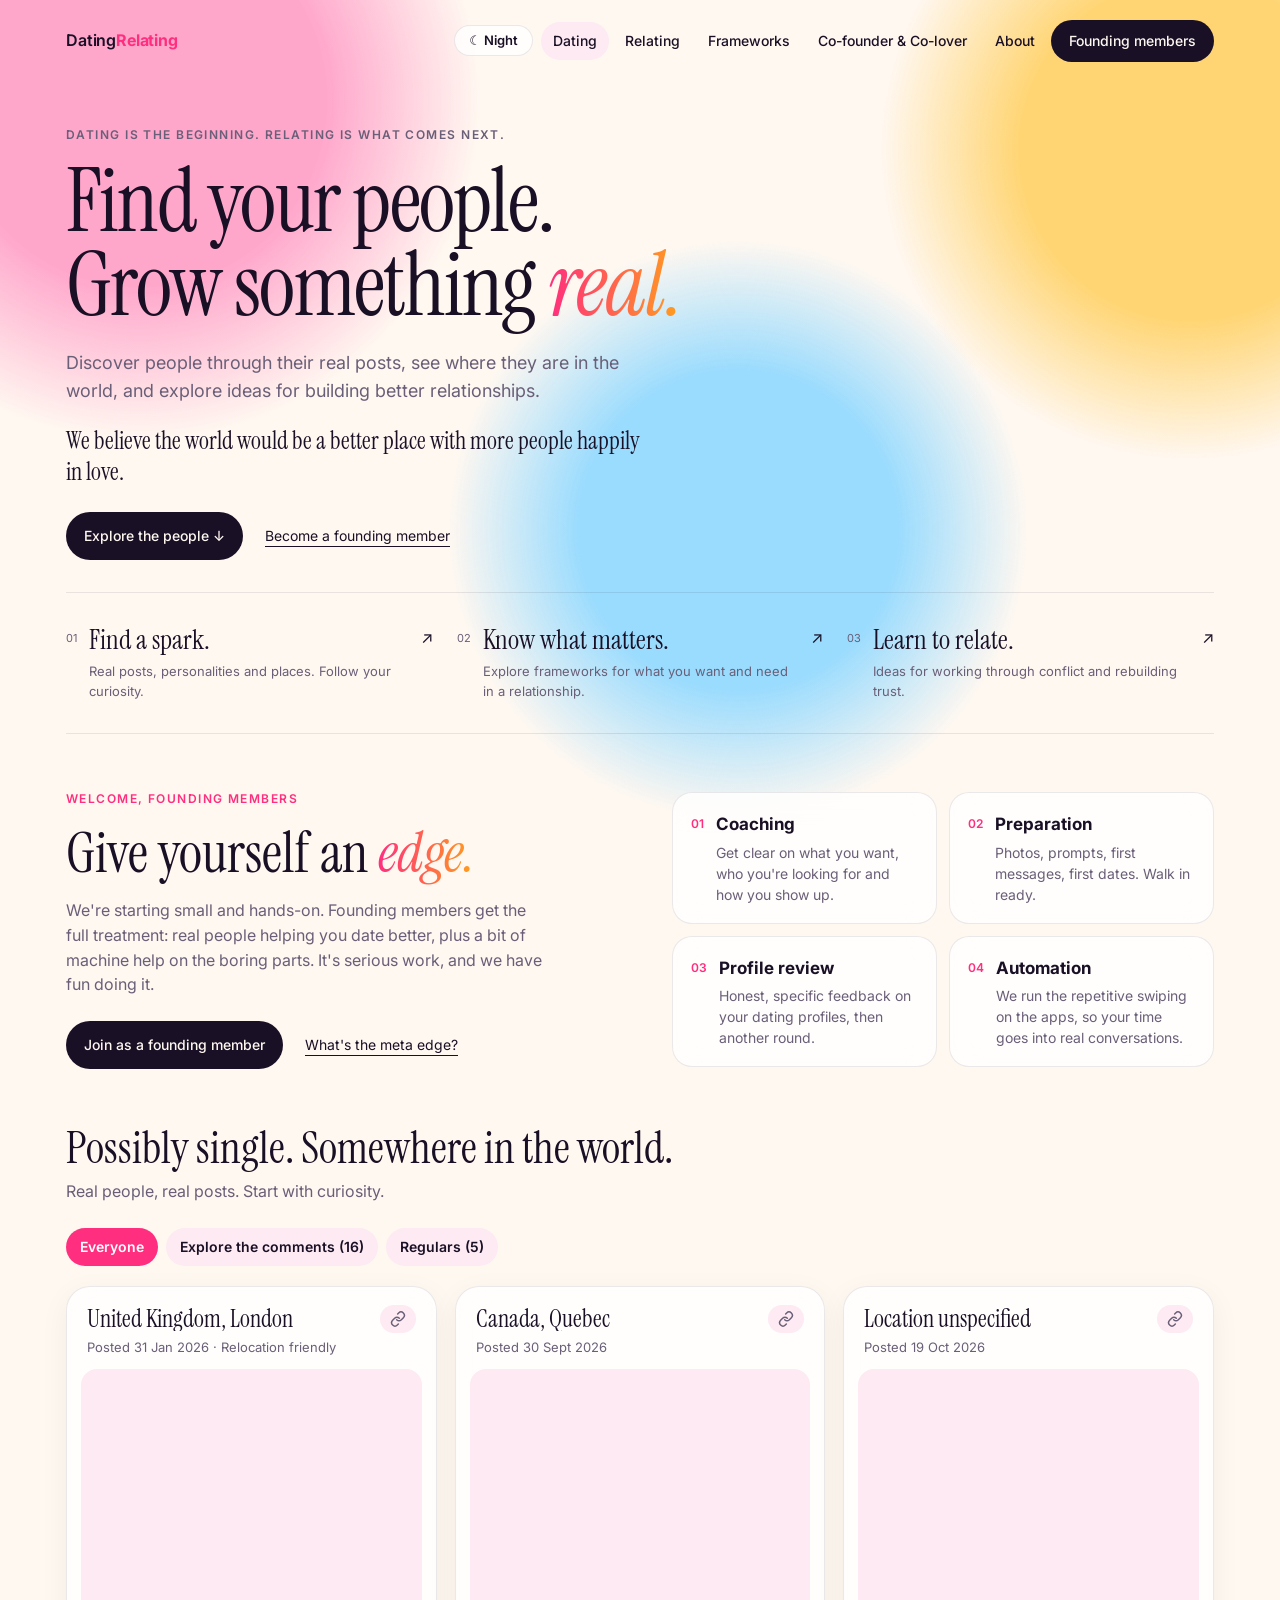
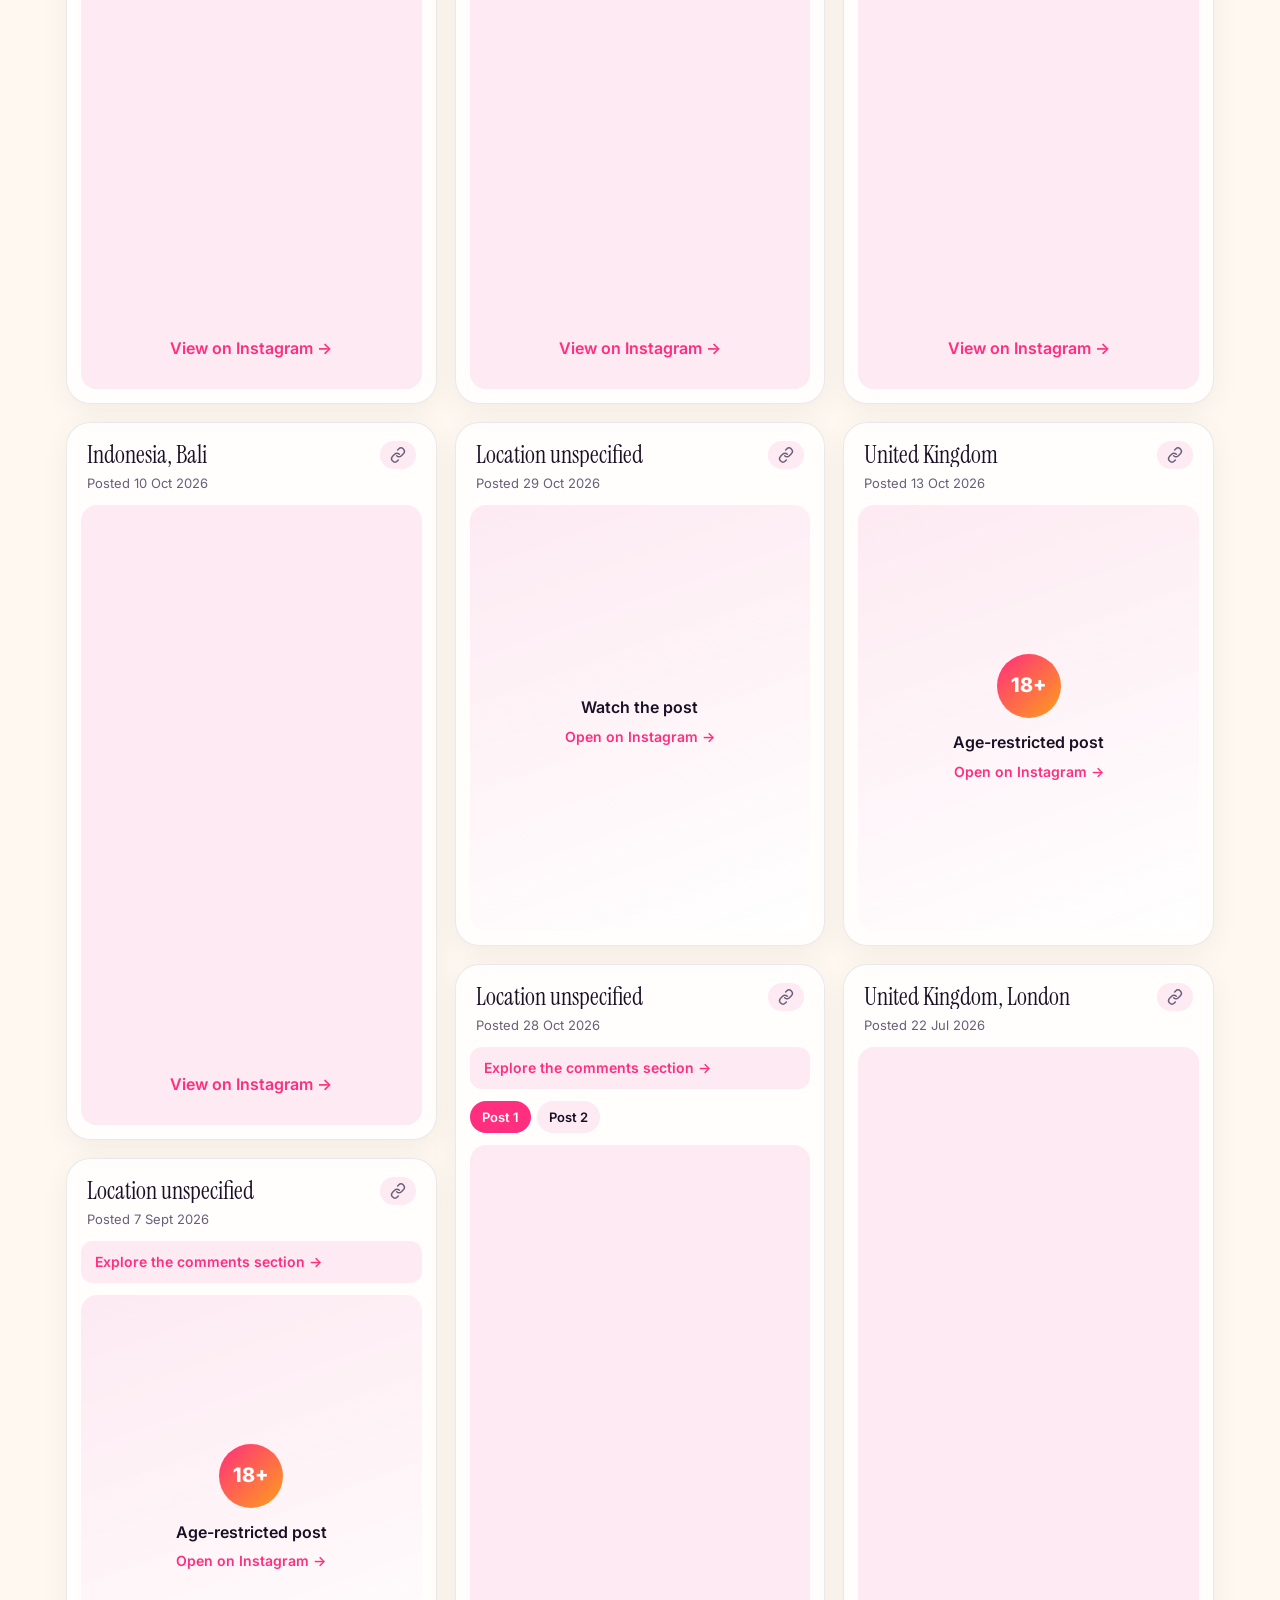
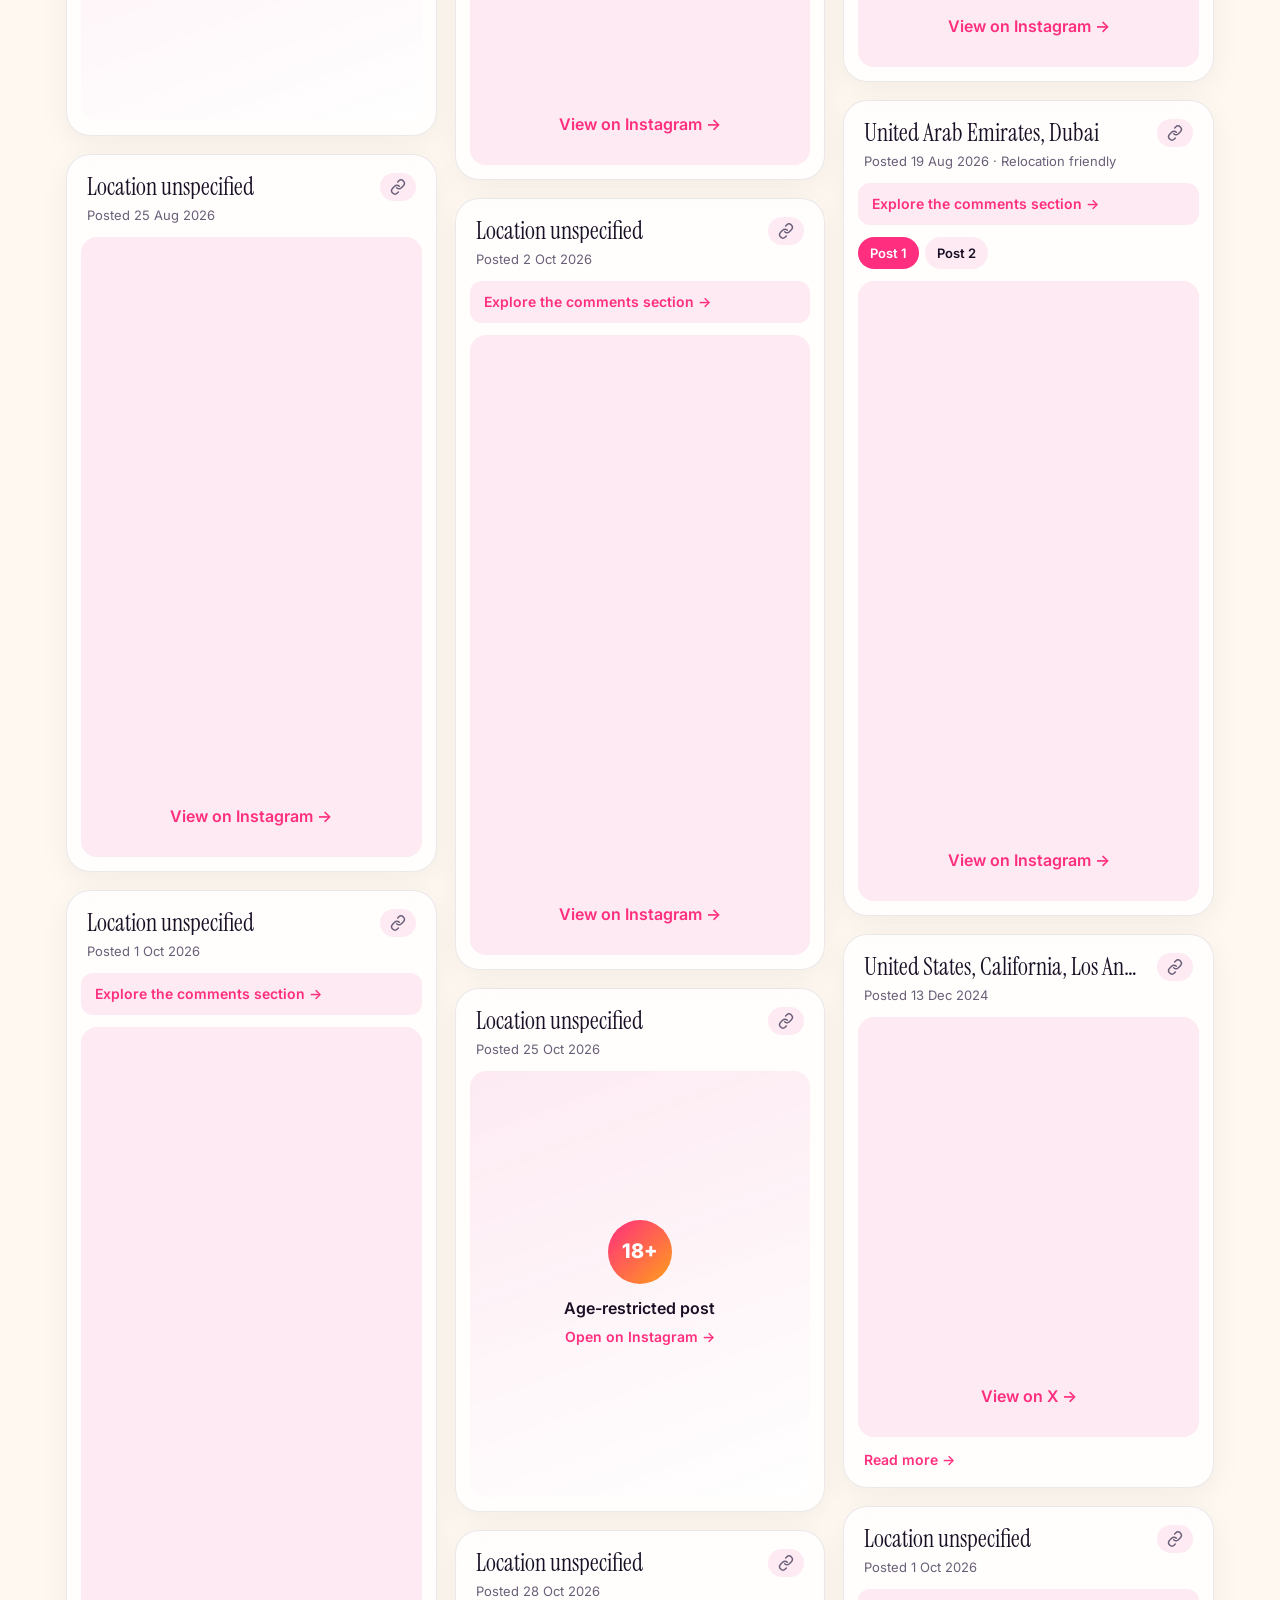
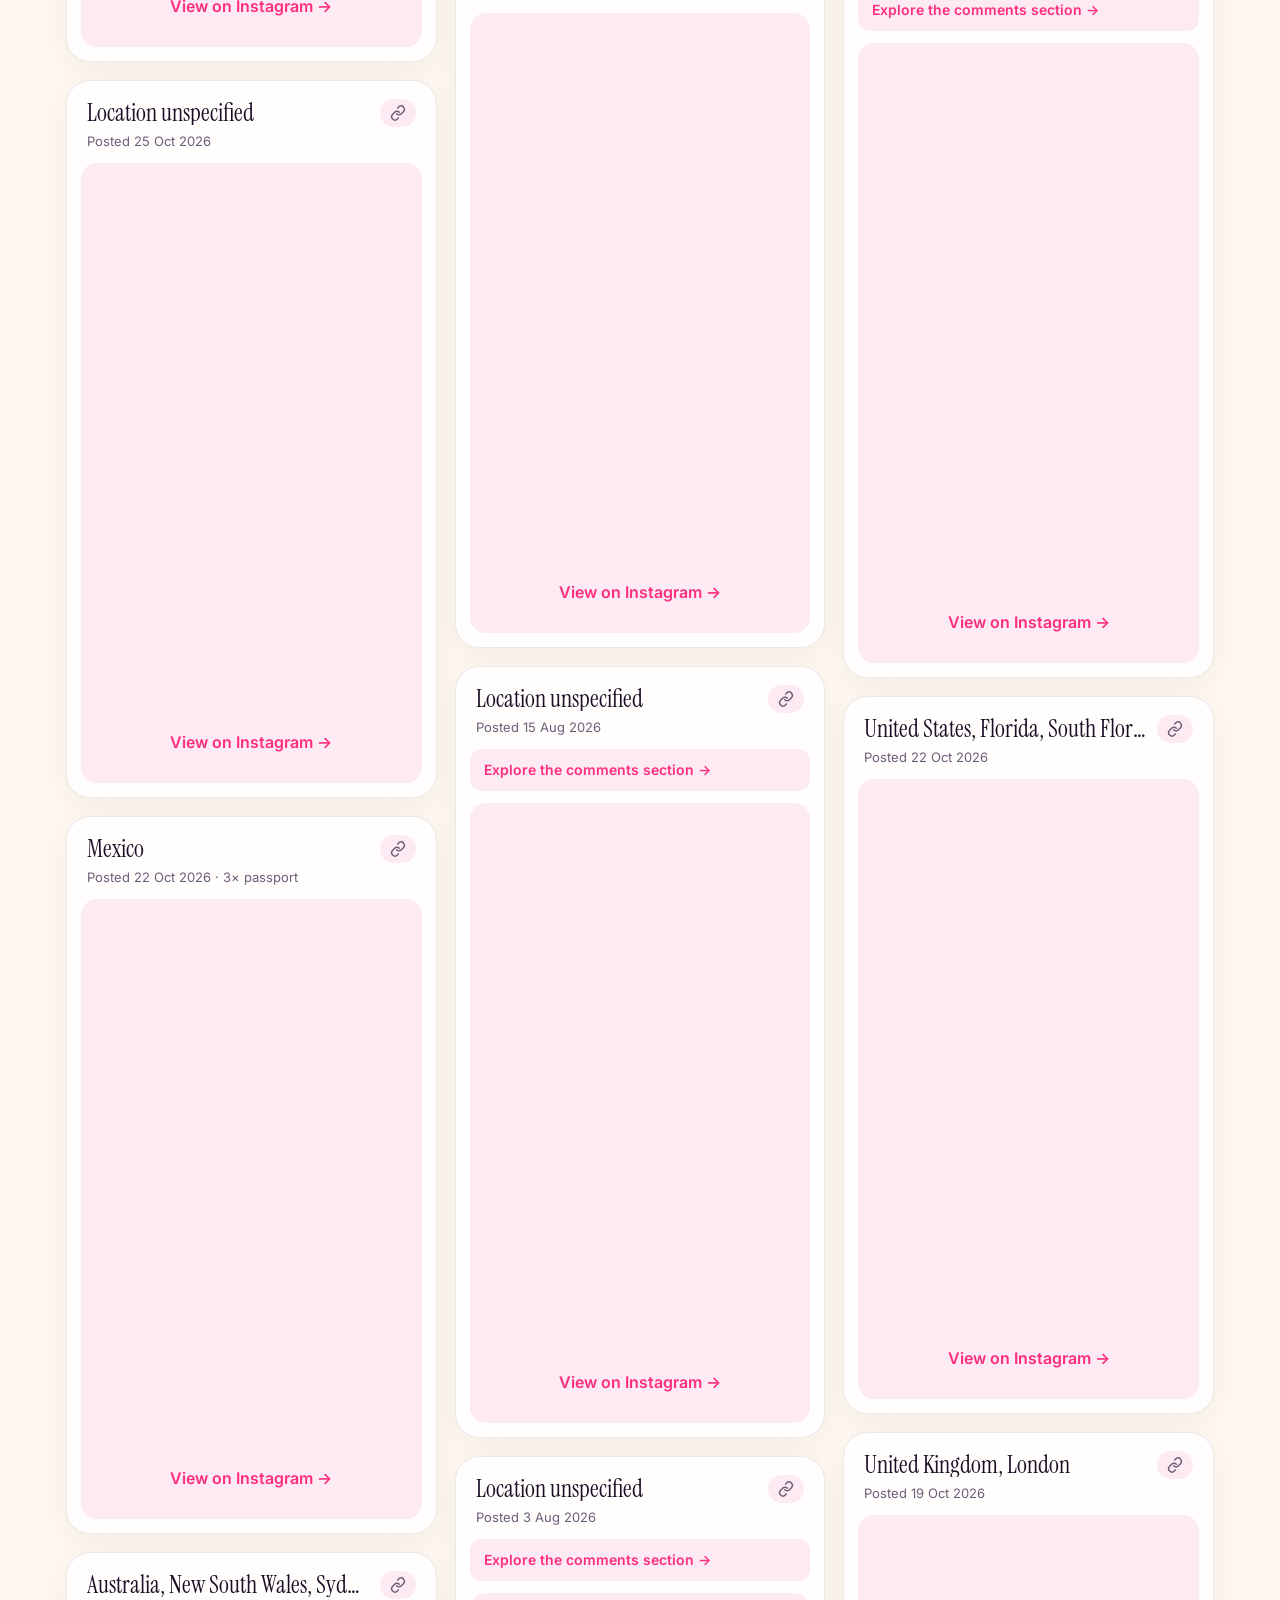
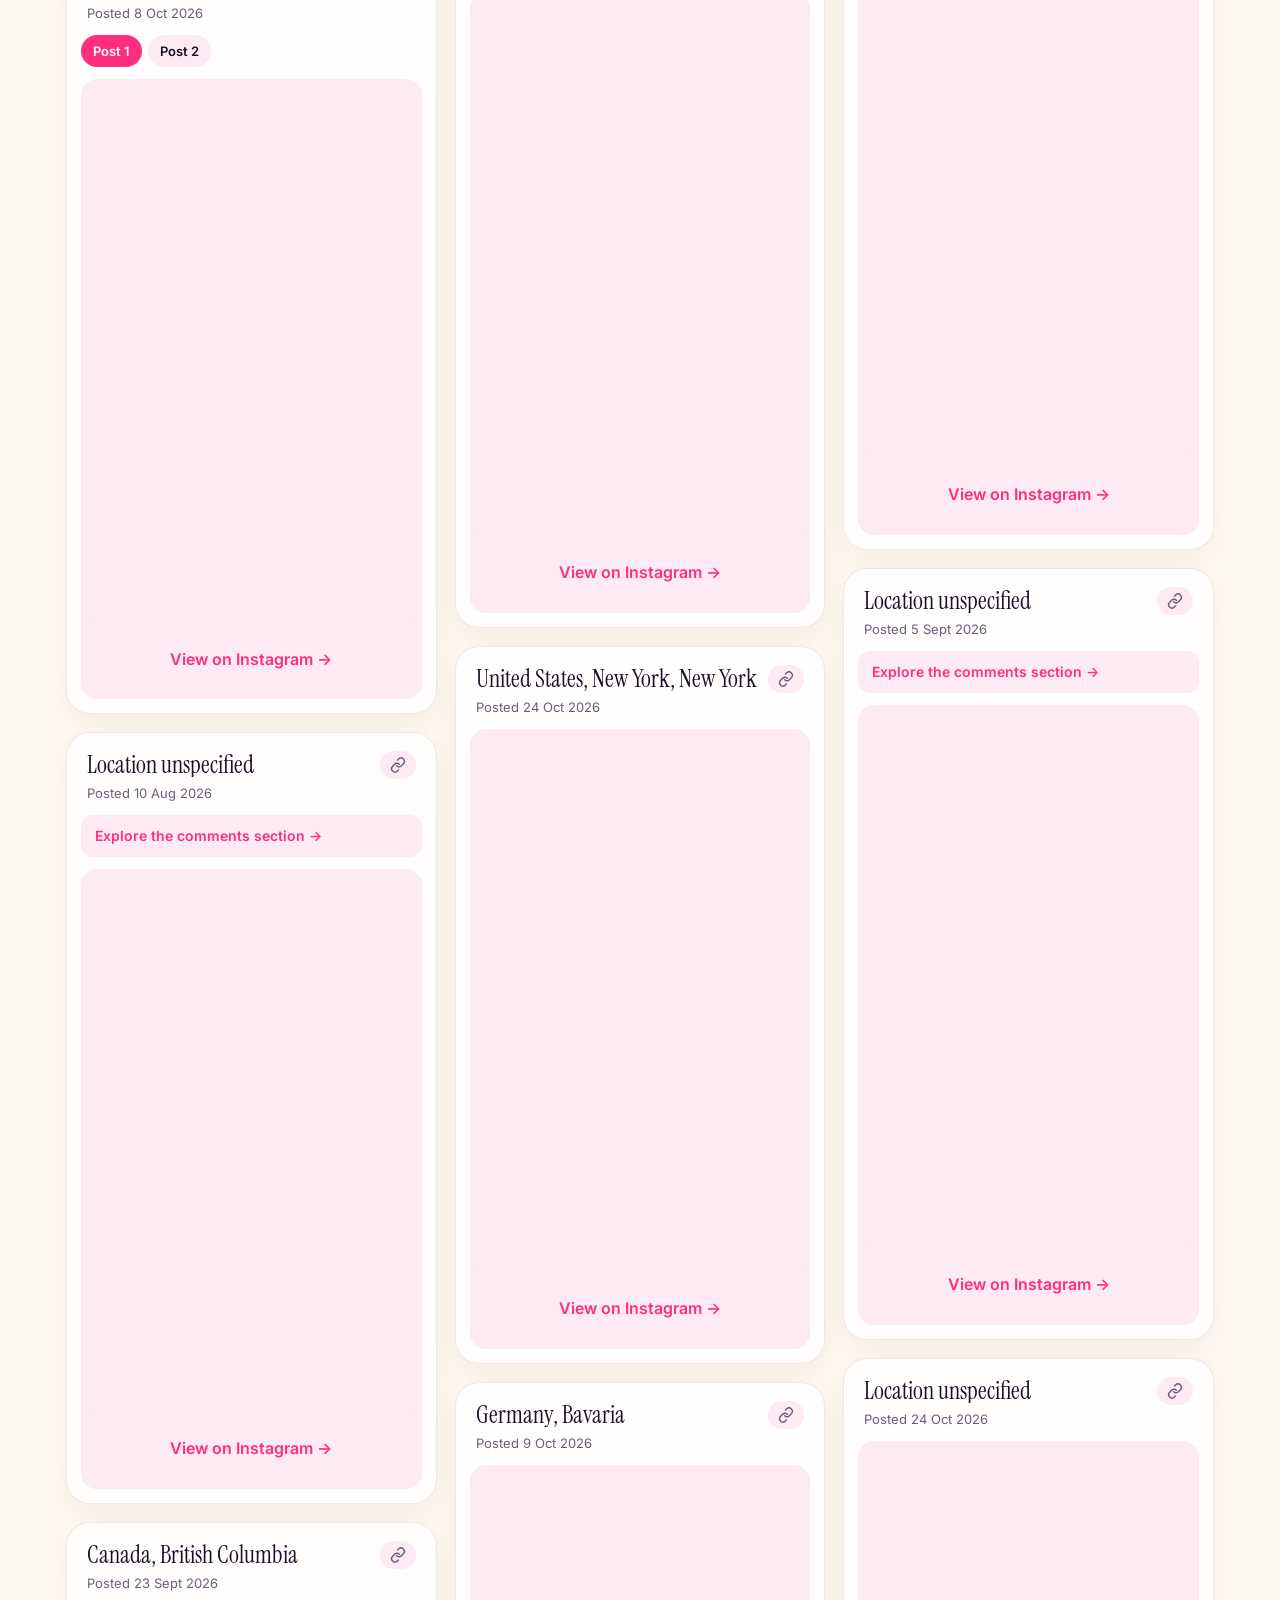
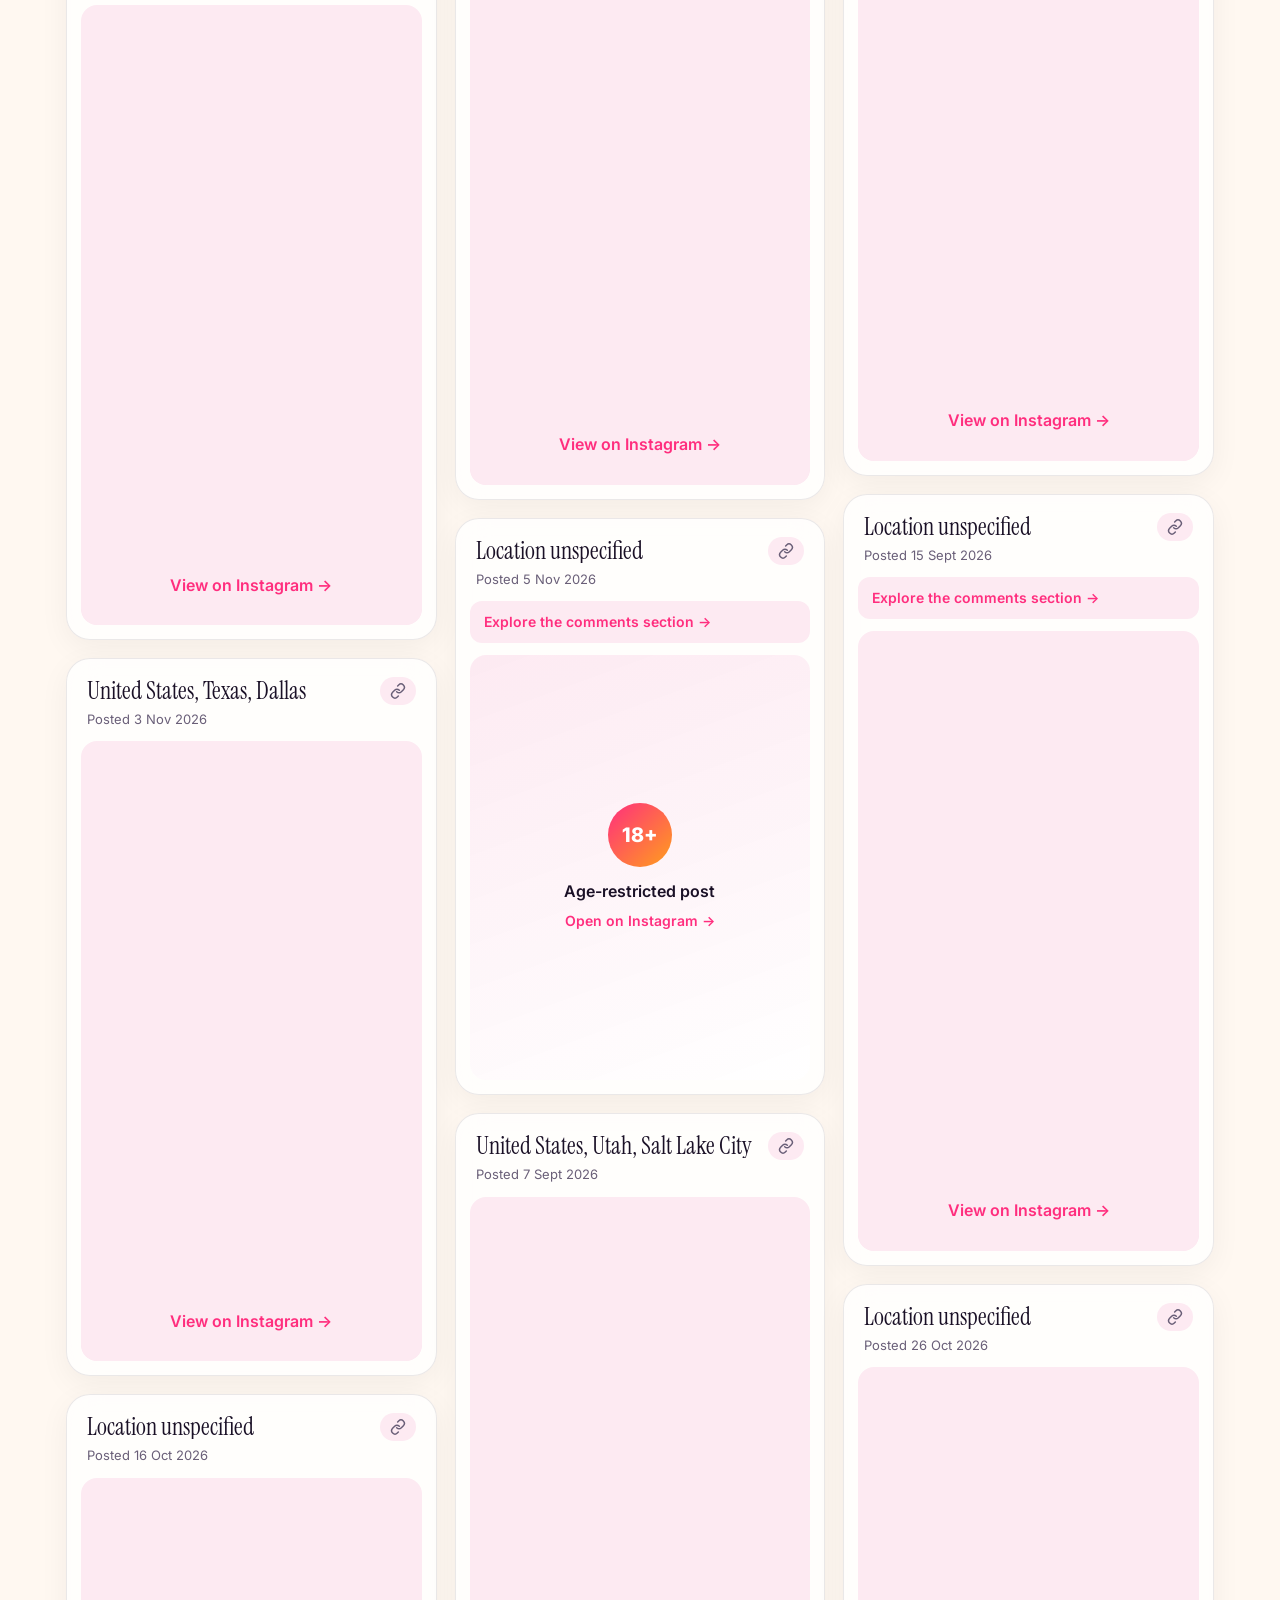
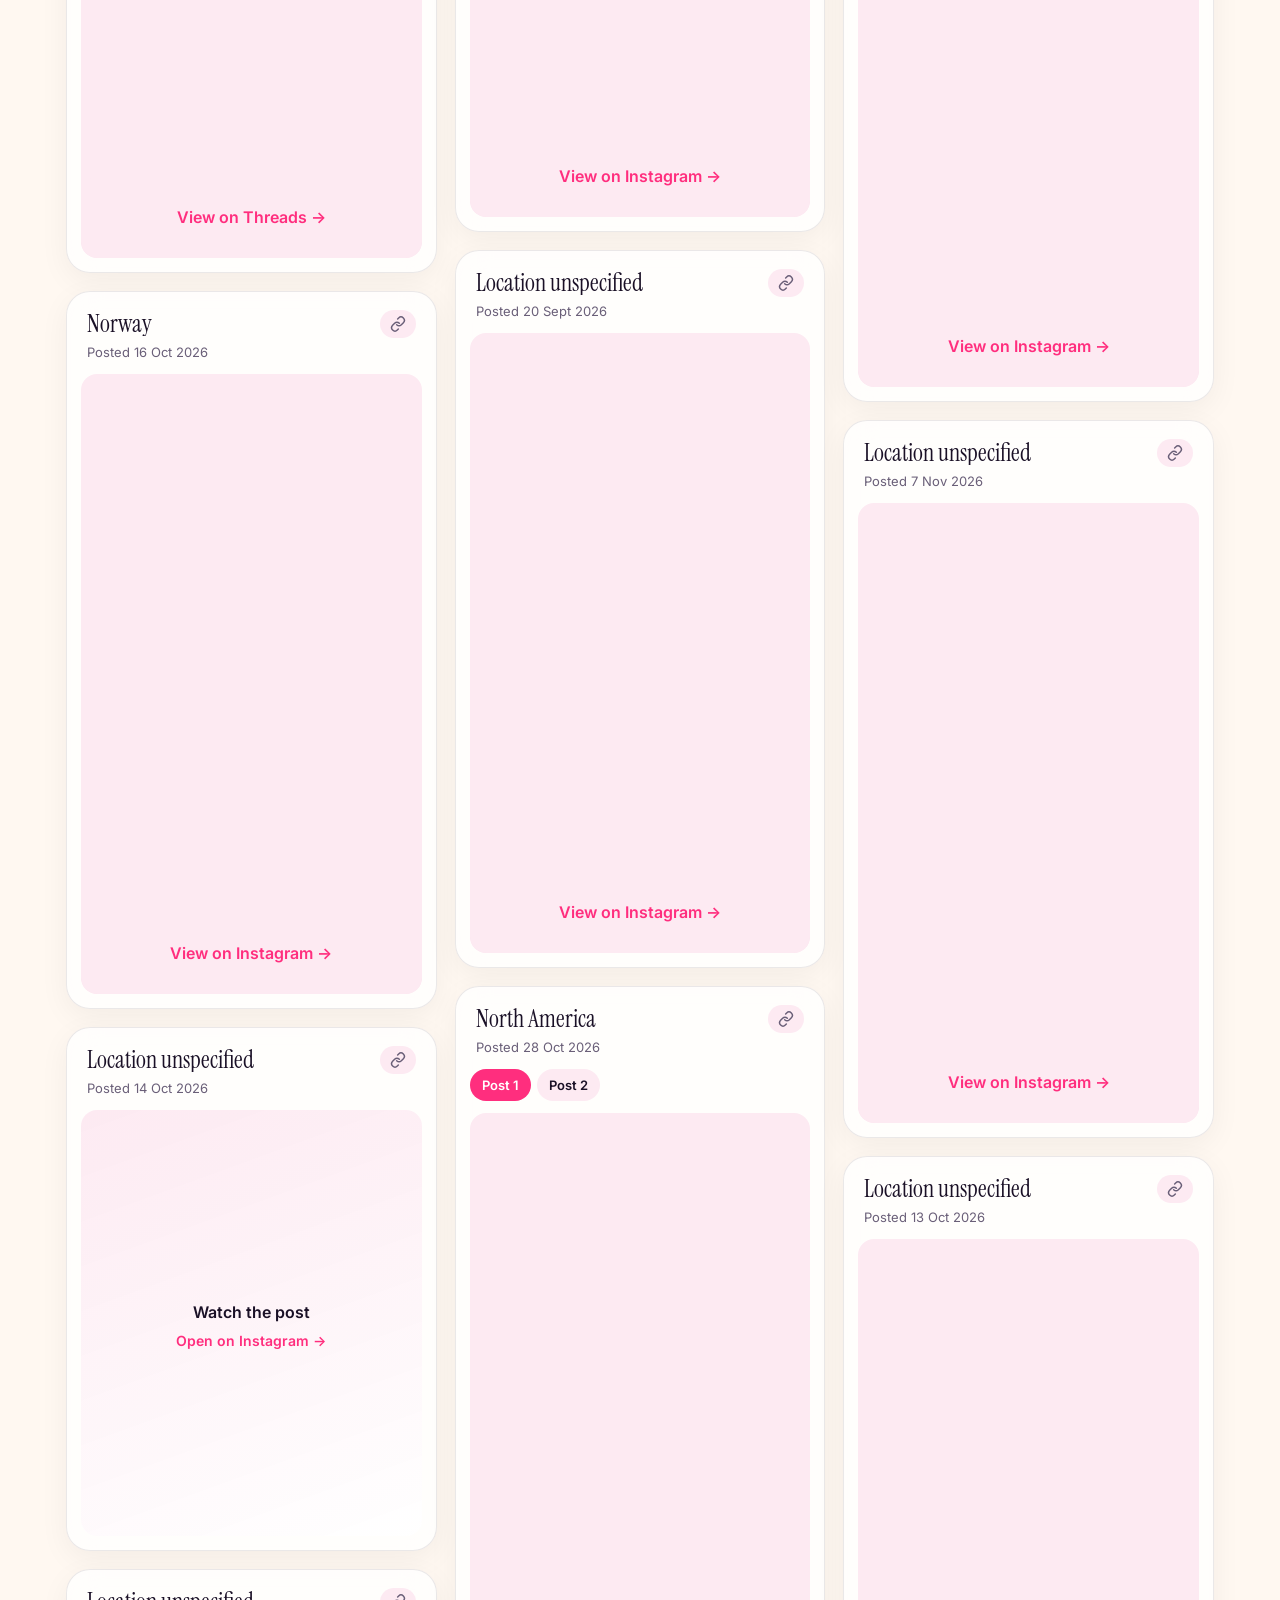
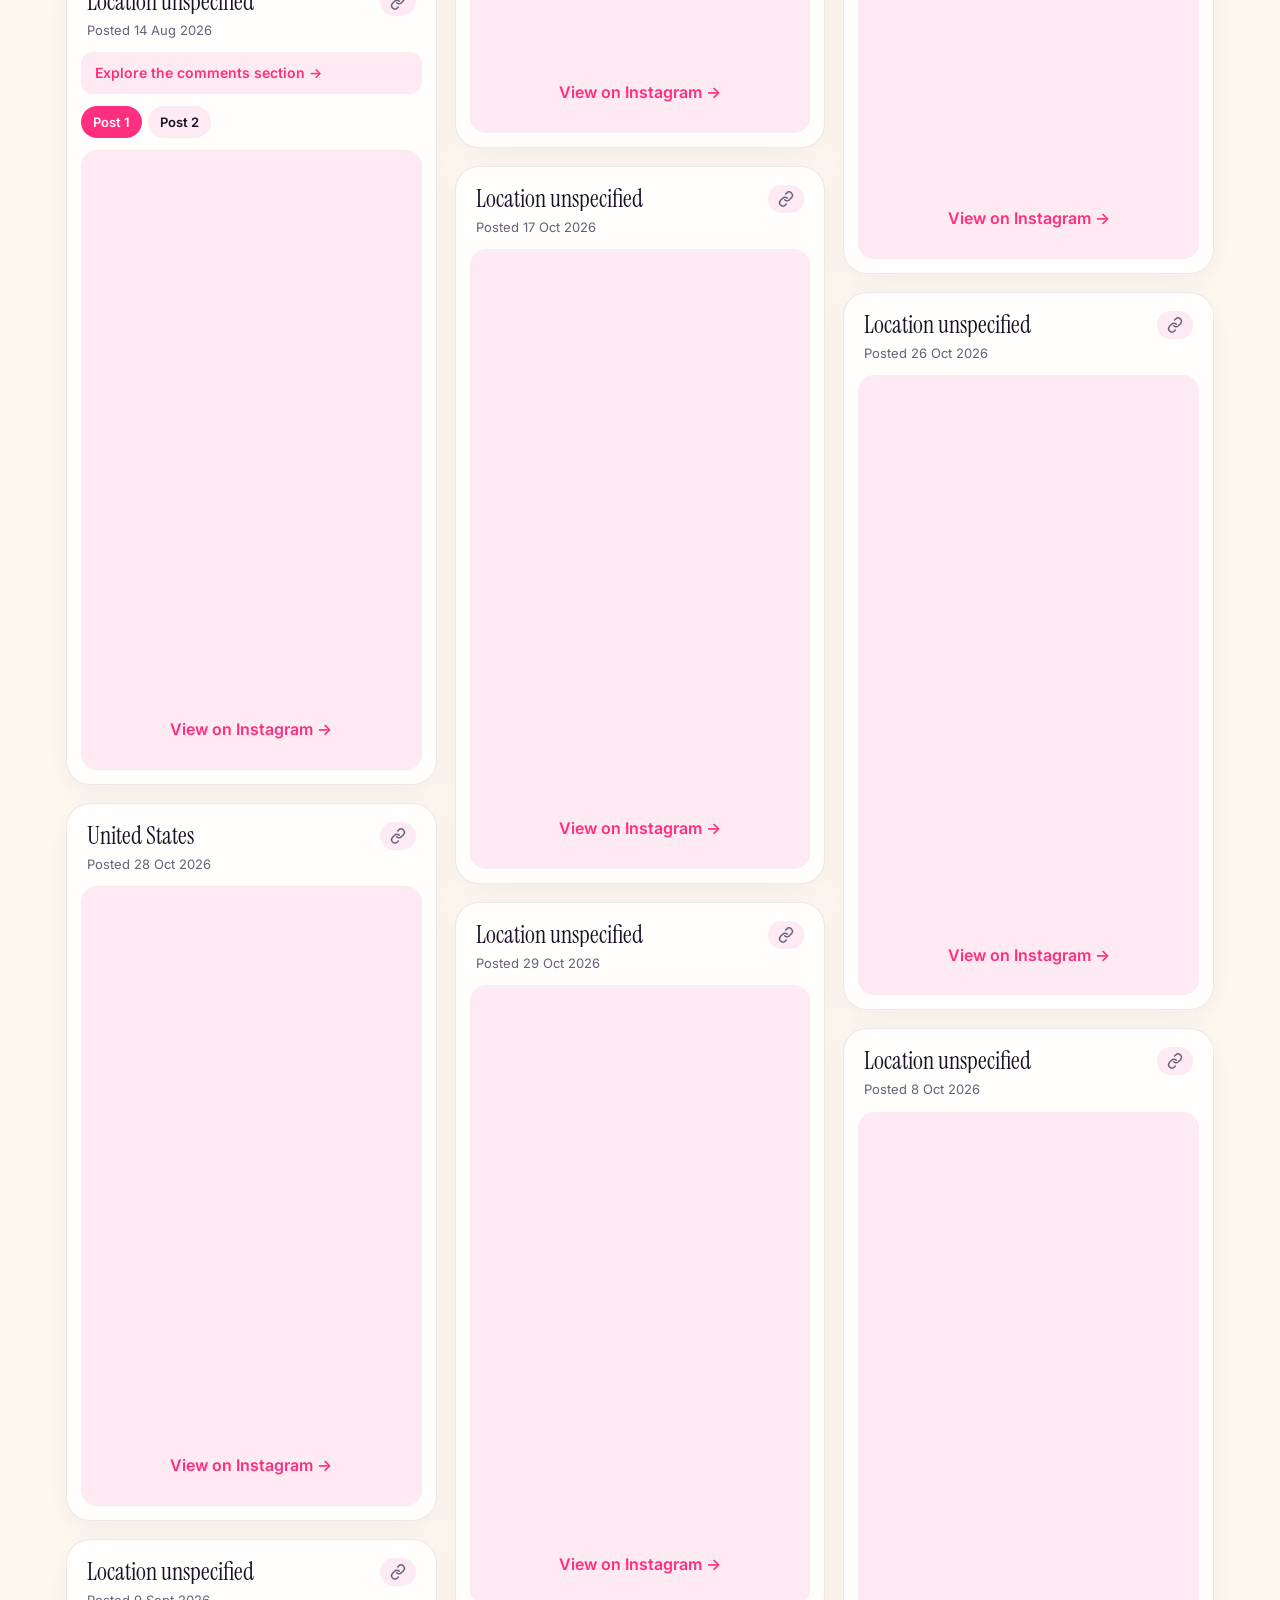
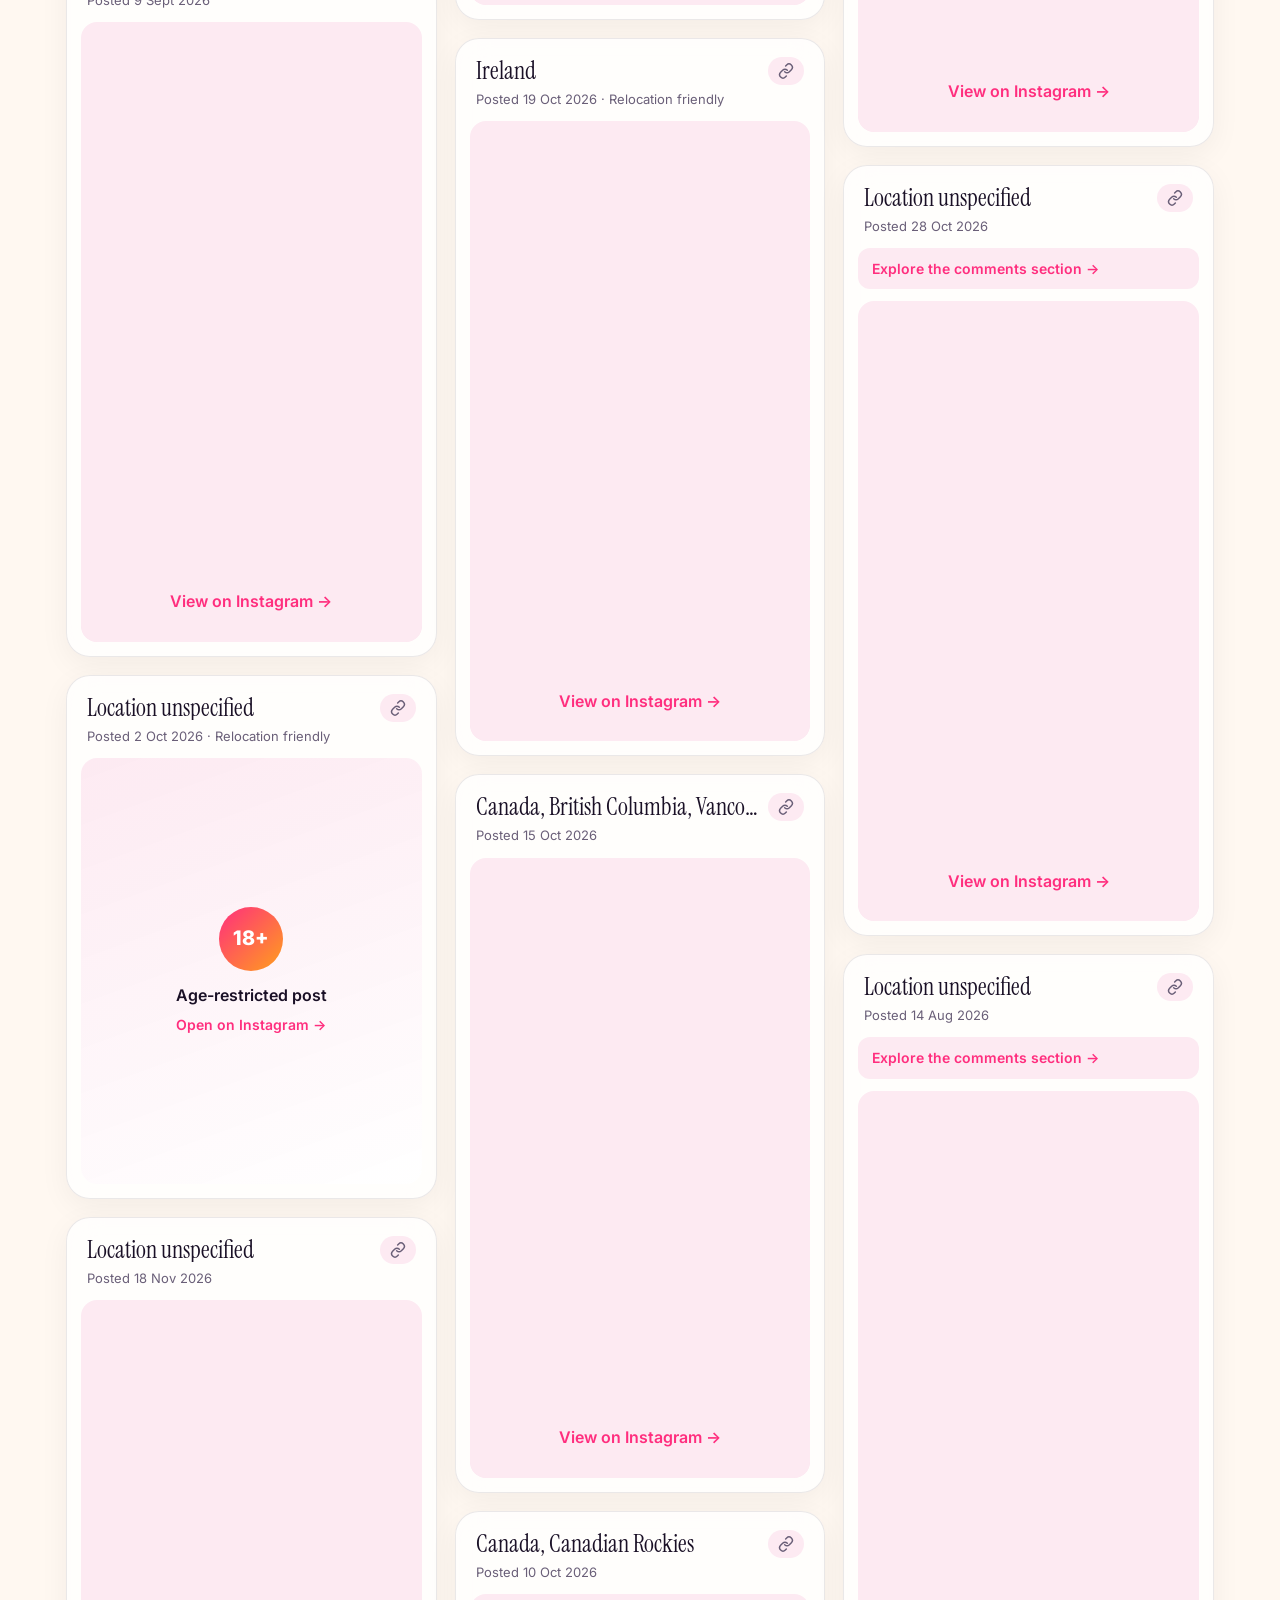
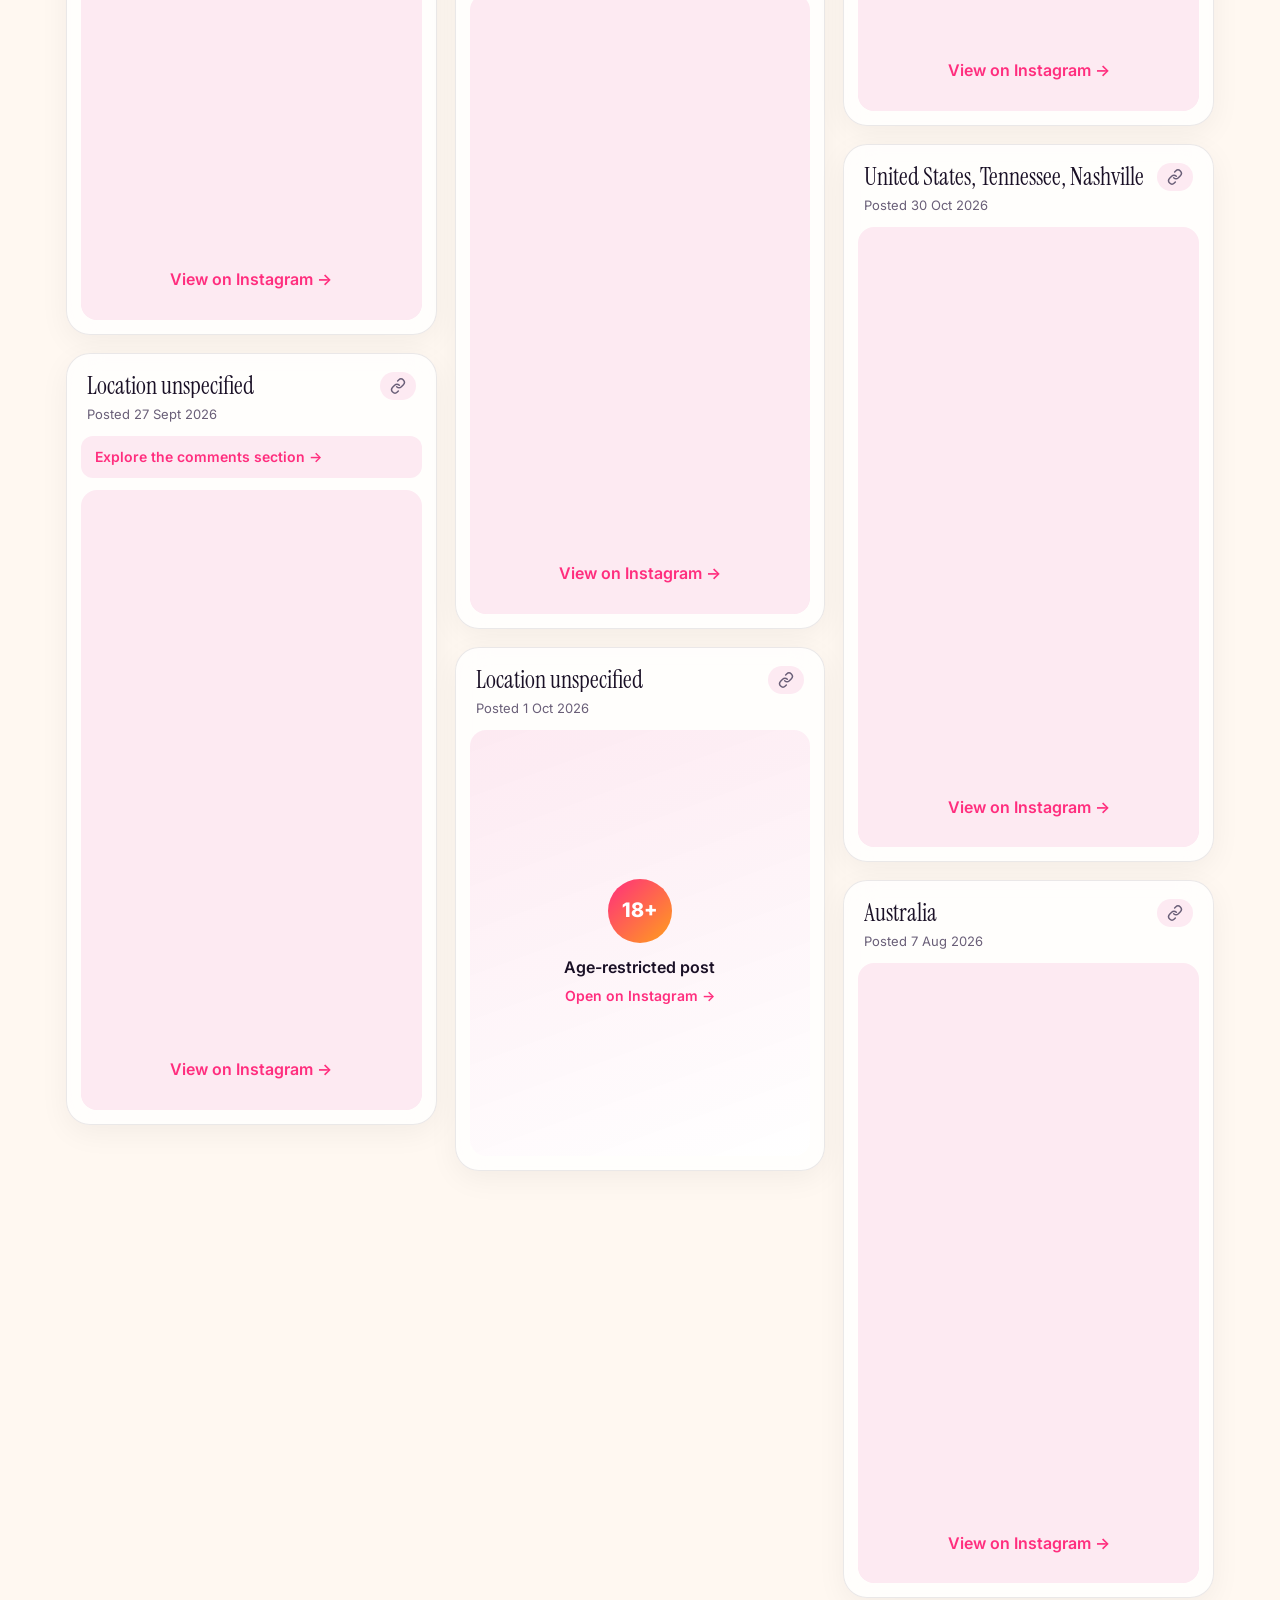
==== commit 168731d8: "Faster page switches (prefetch/prerender, cheaper background glows); drop Hacker Mindset from nav; r" ====
--- a/index.html
+++ b/index.html
@@ -8,7 +8,7 @@
   <link rel="preconnect" href="https://fonts.googleapis.com">
   <link rel="preconnect" href="https://fonts.gstatic.com" crossorigin>
   <link href="https://fonts.googleapis.com/css2?family=Instrument+Serif:ital@0;1&family=Inter:wght@400;500;600&display=swap" rel="stylesheet">
-  <link rel="stylesheet" href="/style.css?v=bright-night-1">
+  <link rel="stylesheet" href="/style.css?v=bright-night-2">
   <script src="/theme.js"></script>
   <!-- Open connections to the embed hosts early, so posts appear faster -->
   <link rel="preconnect" href="https://www.instagram.com">
@@ -127,7 +127,6 @@
         <a href="/" aria-current="page">Dating</a>
         <a href="/relating/">Relating</a>
         <a href="/frameworks/">Frameworks</a>
-        <a href="/hacker-mindset/">Hacker Mindset</a>
         <a href="/co-founder-co-lover/">Co-founder &amp; Co-lover</a>
         <a href="/about/">About</a>
         <a class="btn" href="#founding">Founding members</a>
--- a/style.css
+++ b/style.css
@@ -52,11 +52,13 @@
   -webkit-font-smoothing: antialiased;
   overflow-x: hidden;
 }
-.blobs { position: fixed; inset: 0; z-index: -1; pointer-events: none; filter: blur(80px); opacity: .9; }
+/* Soft colour glows drawn as radial gradients: same look as a big blur filter, far cheaper
+   to paint on phones (a full-screen filter: blur() made scrolling and page switches sluggish). */
+.blobs { position: fixed; inset: 0; z-index: -1; pointer-events: none; opacity: .9; }
 .blobs span { position: absolute; border-radius: 50%; }
-.blobs span:nth-child(1) { width: 520px; height: 520px; background: var(--blob-1); top: -160px; left: -120px; }
-.blobs span:nth-child(2) { width: 460px; height: 460px; background: var(--blob-2); top: -80px; right: -140px; }
-.blobs span:nth-child(3) { width: 420px; height: 420px; background: var(--blob-3); top: 320px; left: 35%; }
+.blobs span:nth-child(1) { width: 680px; height: 680px; background: radial-gradient(closest-side, var(--blob-1) 55%, transparent); top: -240px; left: -200px; }
+.blobs span:nth-child(2) { width: 620px; height: 620px; background: radial-gradient(closest-side, var(--blob-2) 55%, transparent); top: -160px; right: -220px; }
+.blobs span:nth-child(3) { width: 580px; height: 580px; background: radial-gradient(closest-side, var(--blob-3) 55%, transparent); top: 240px; left: 35%; }
 
 .wrap { max-width: 1180px; margin: 0 auto; padding: 0 16px; }
 
